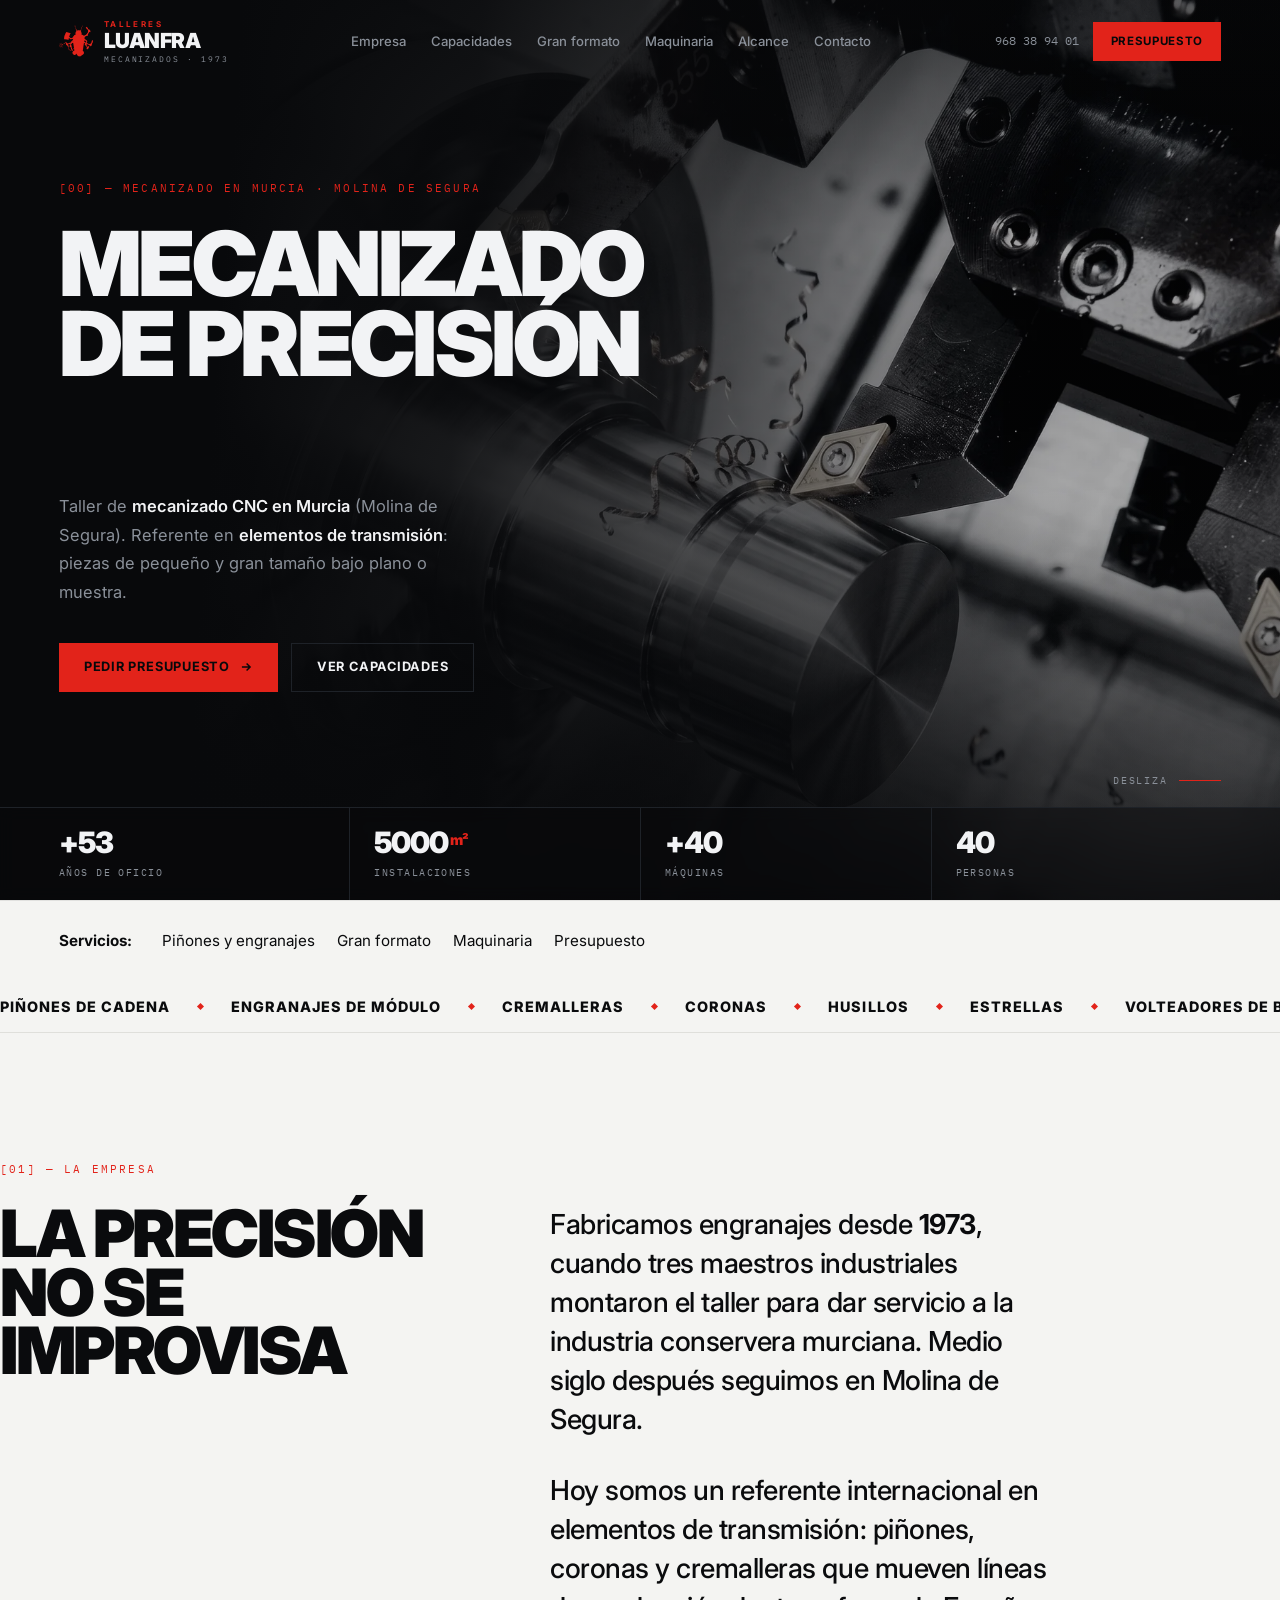
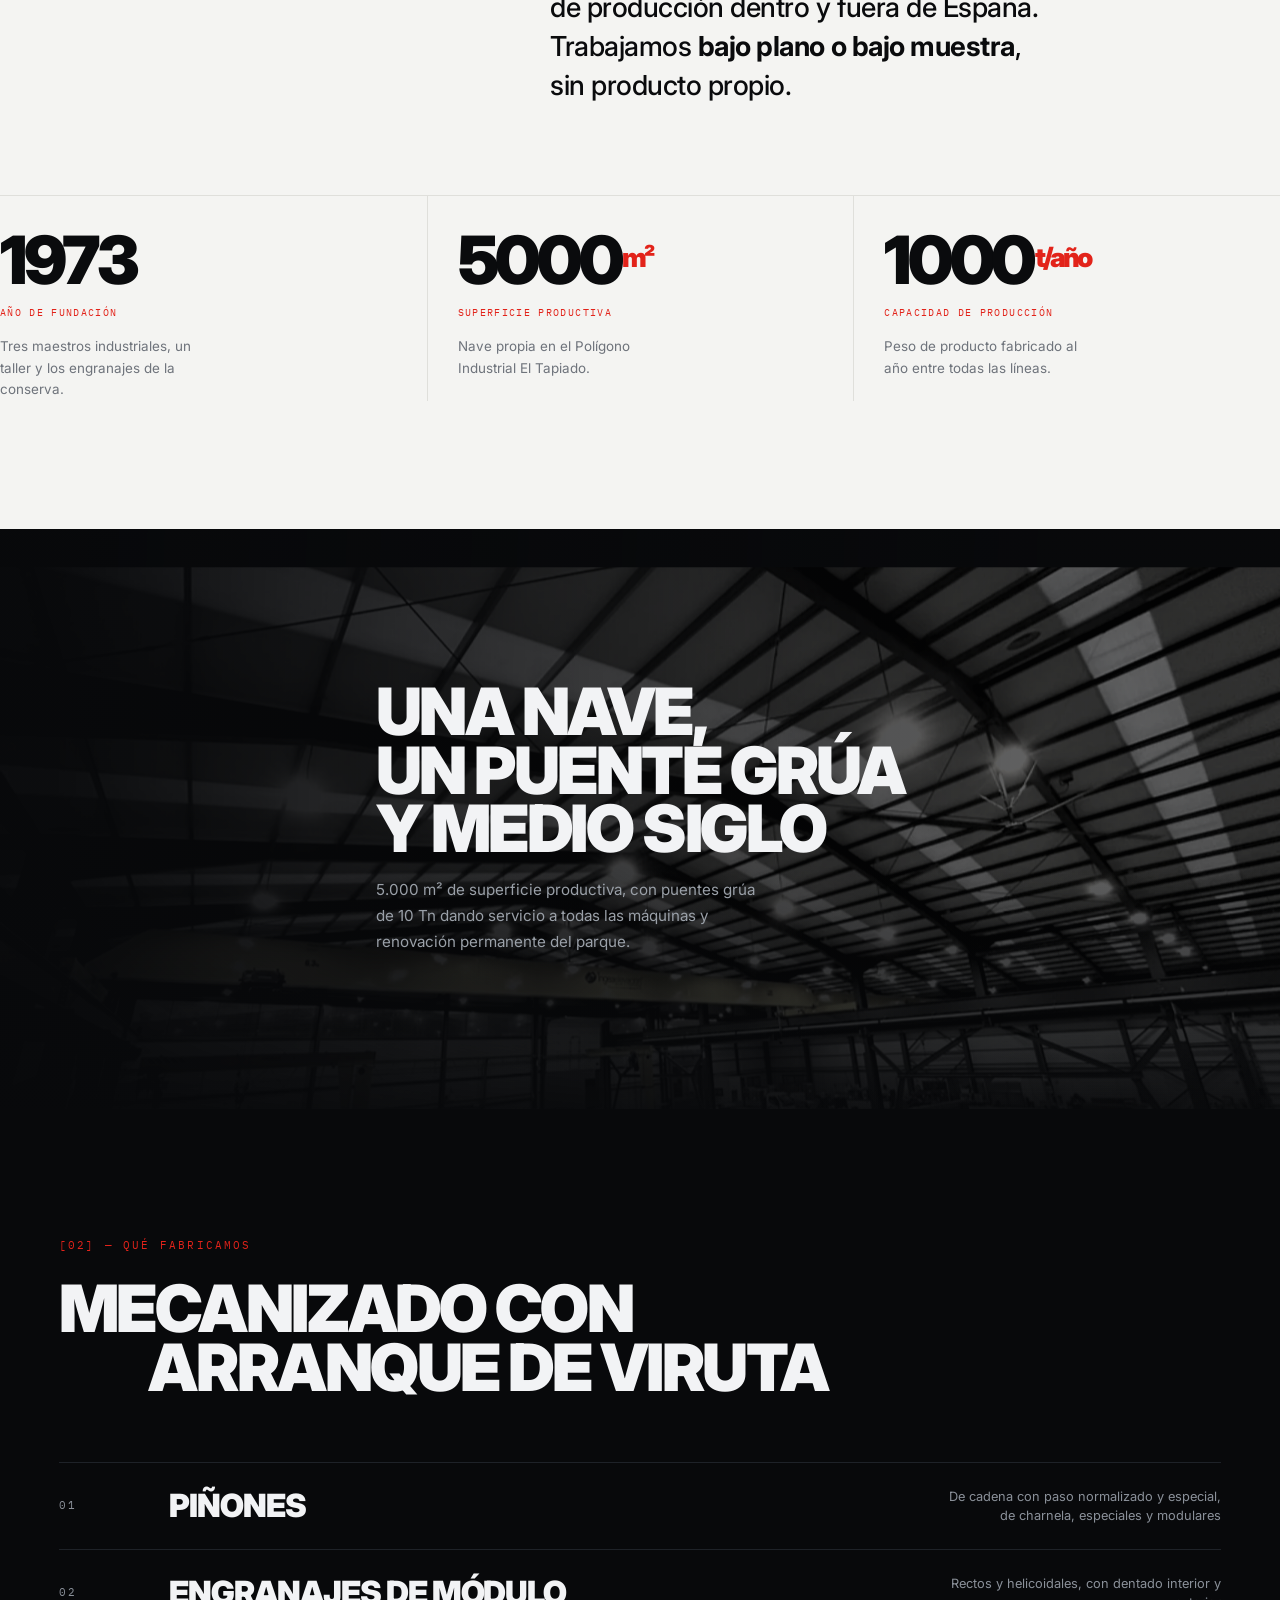
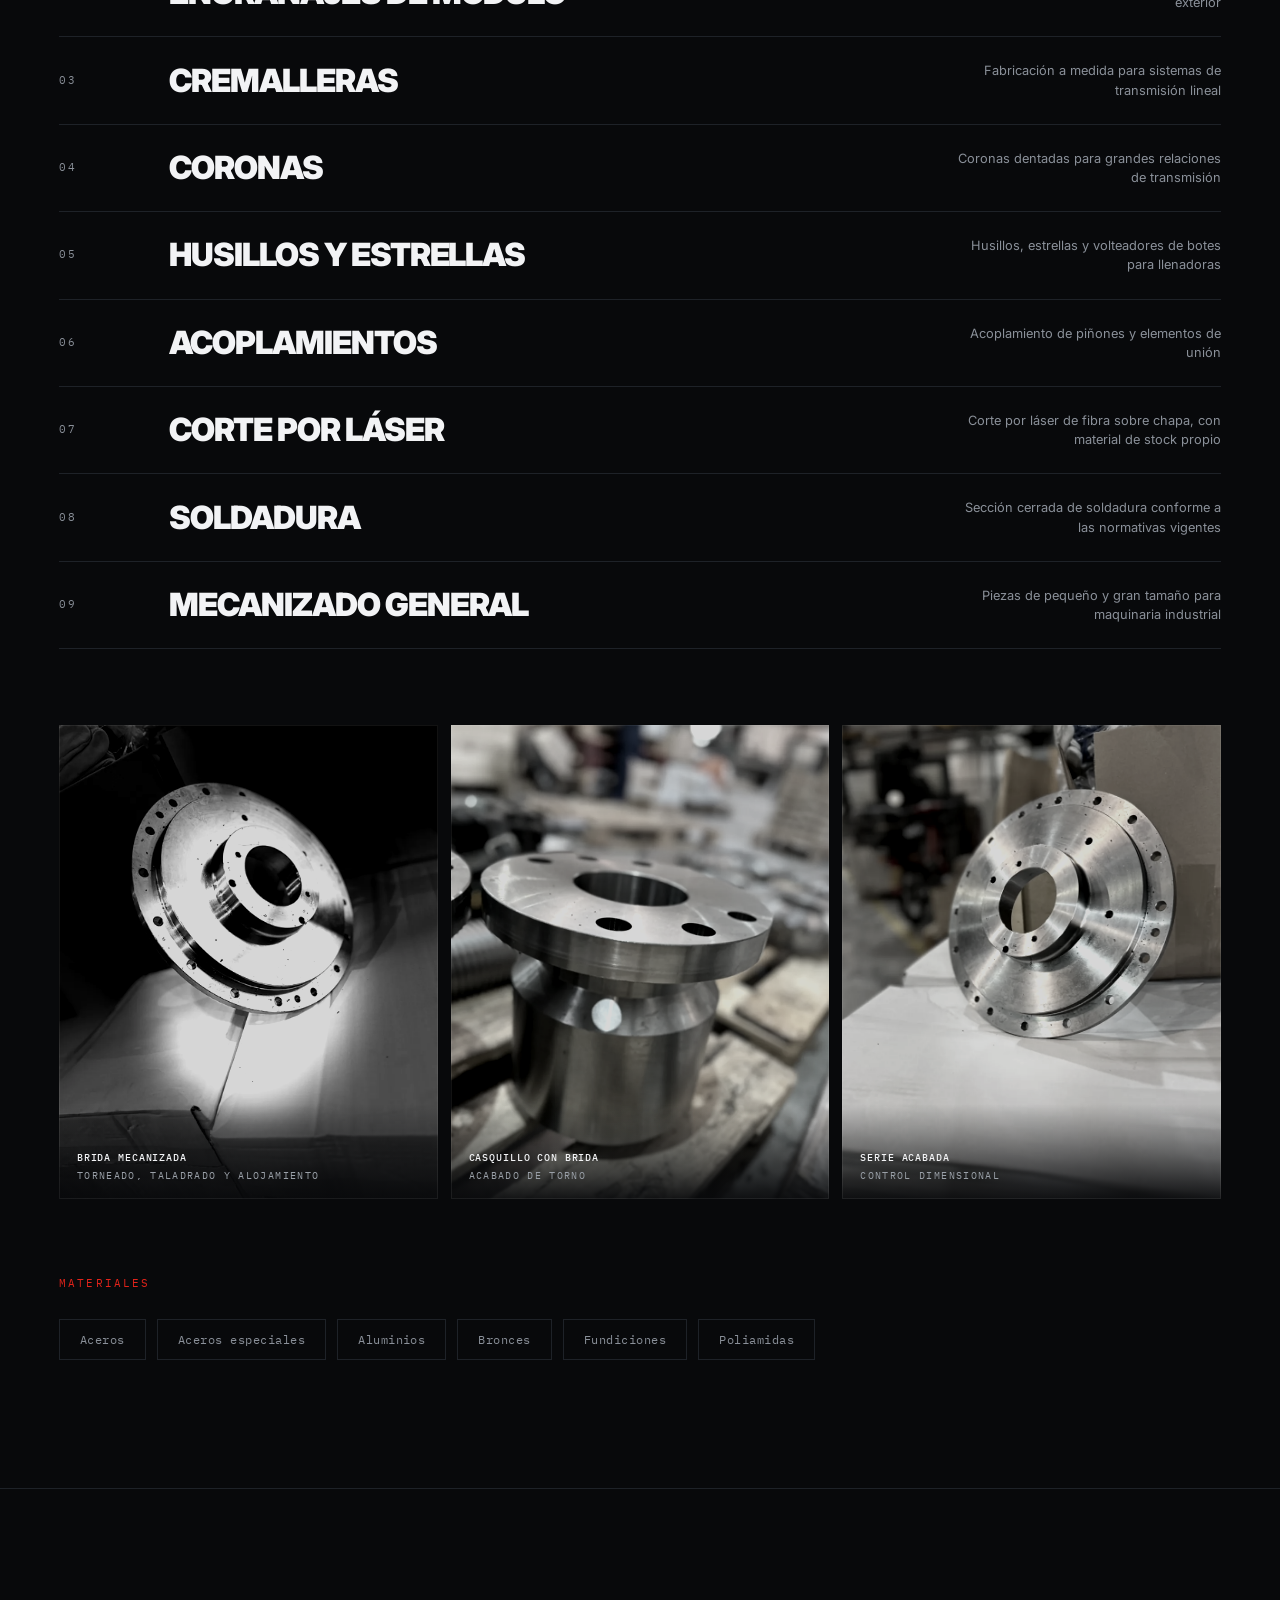
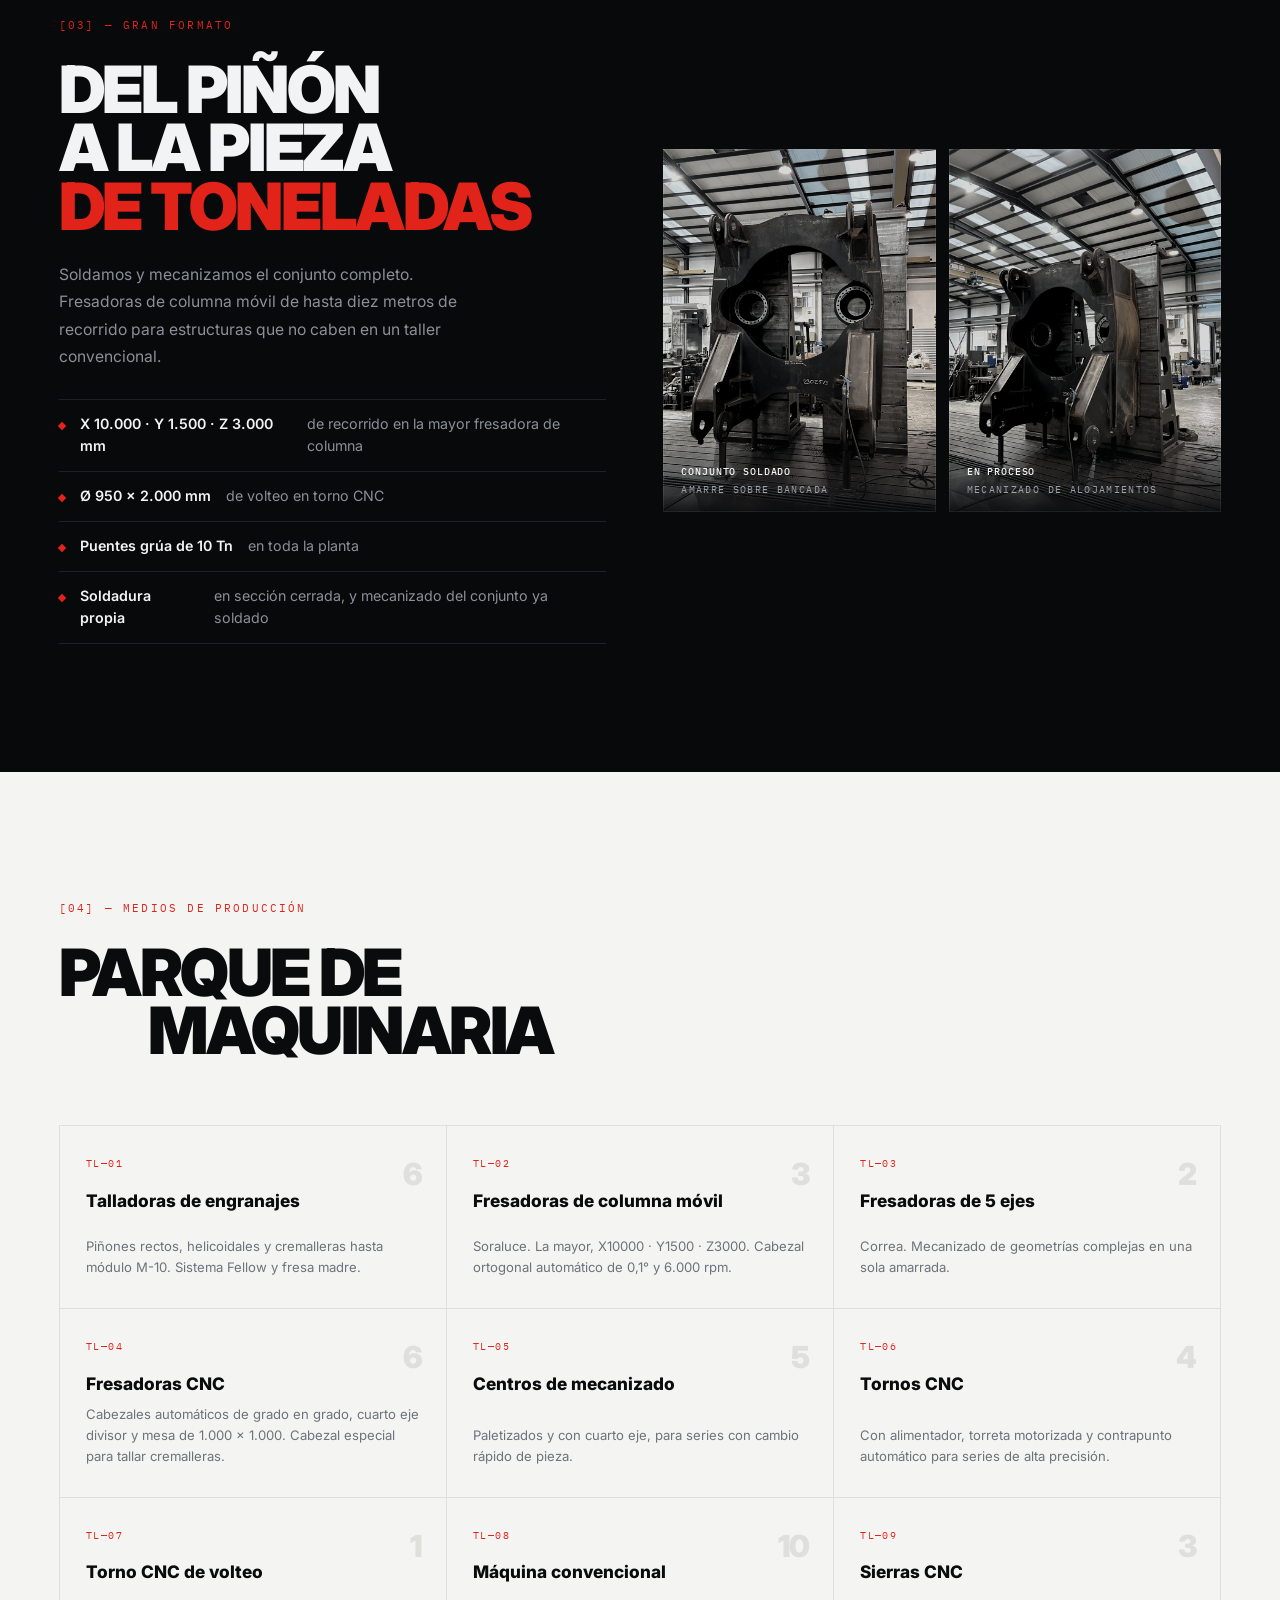
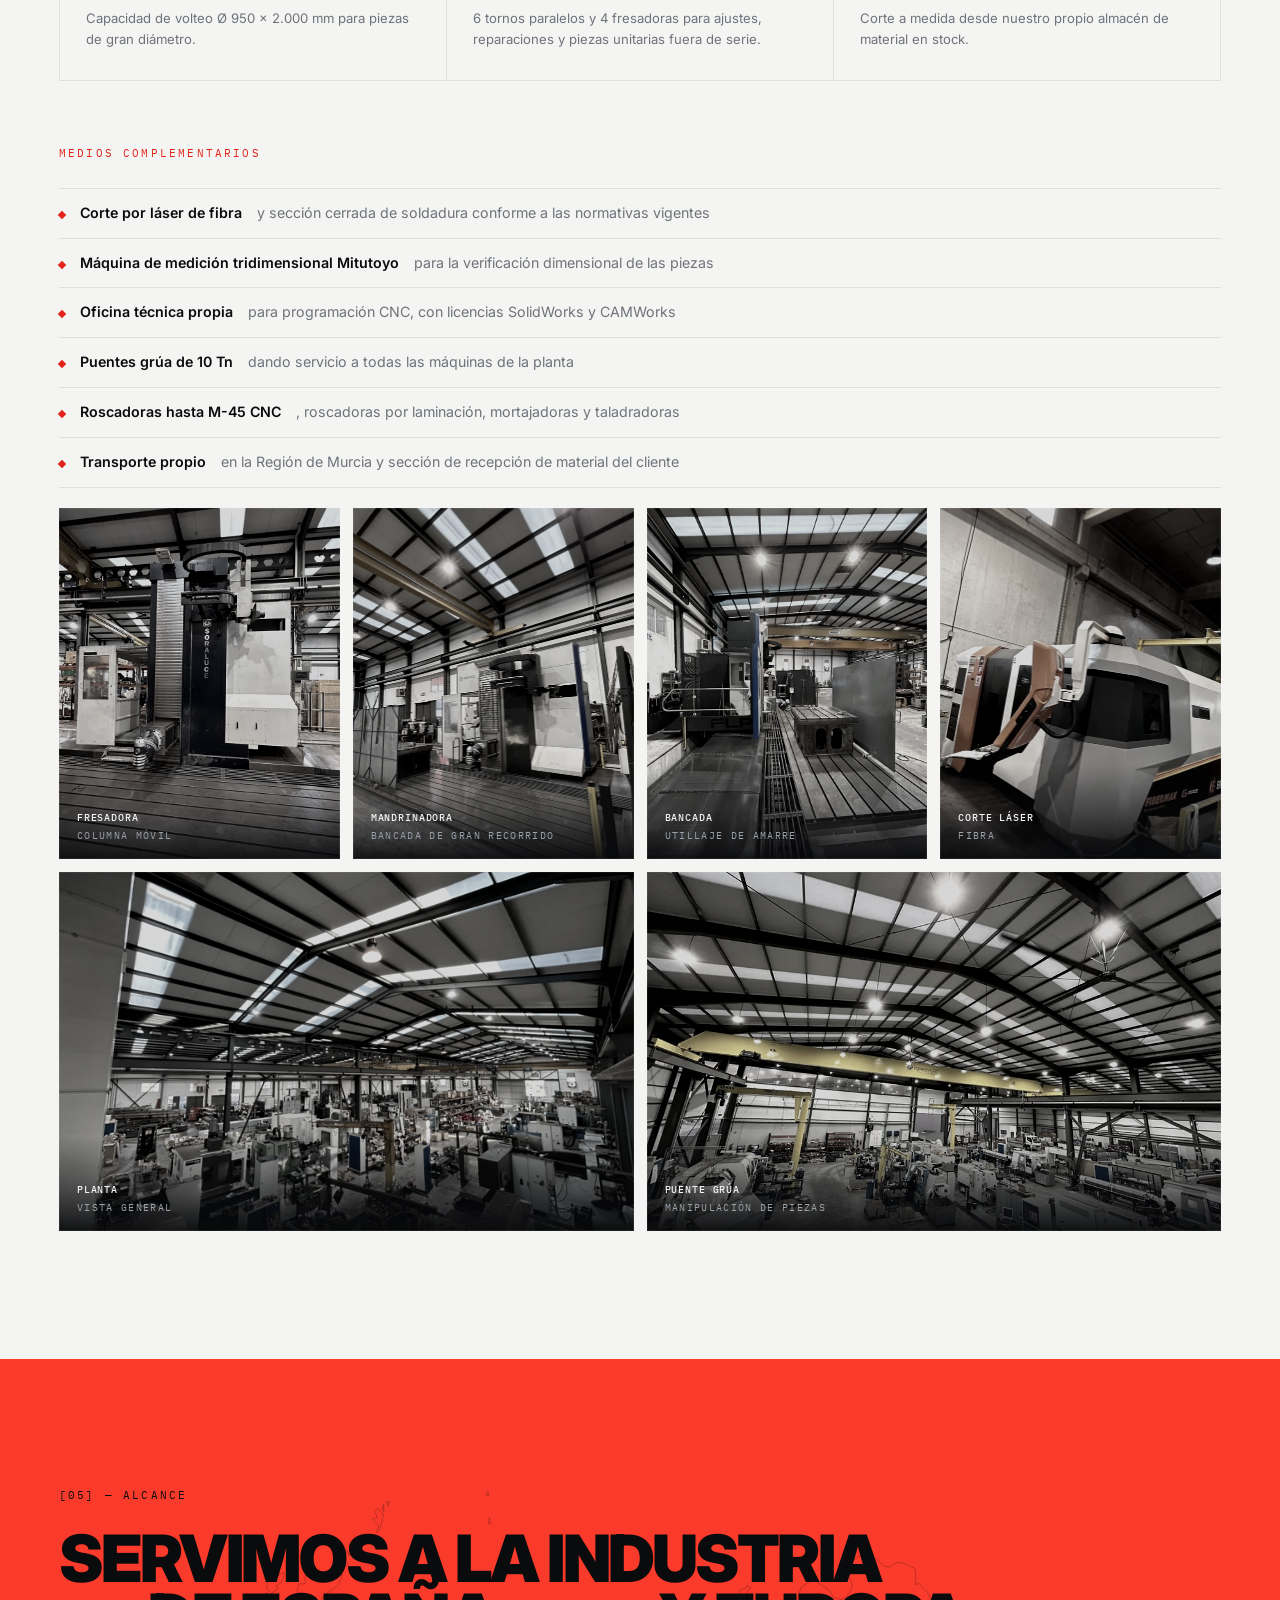
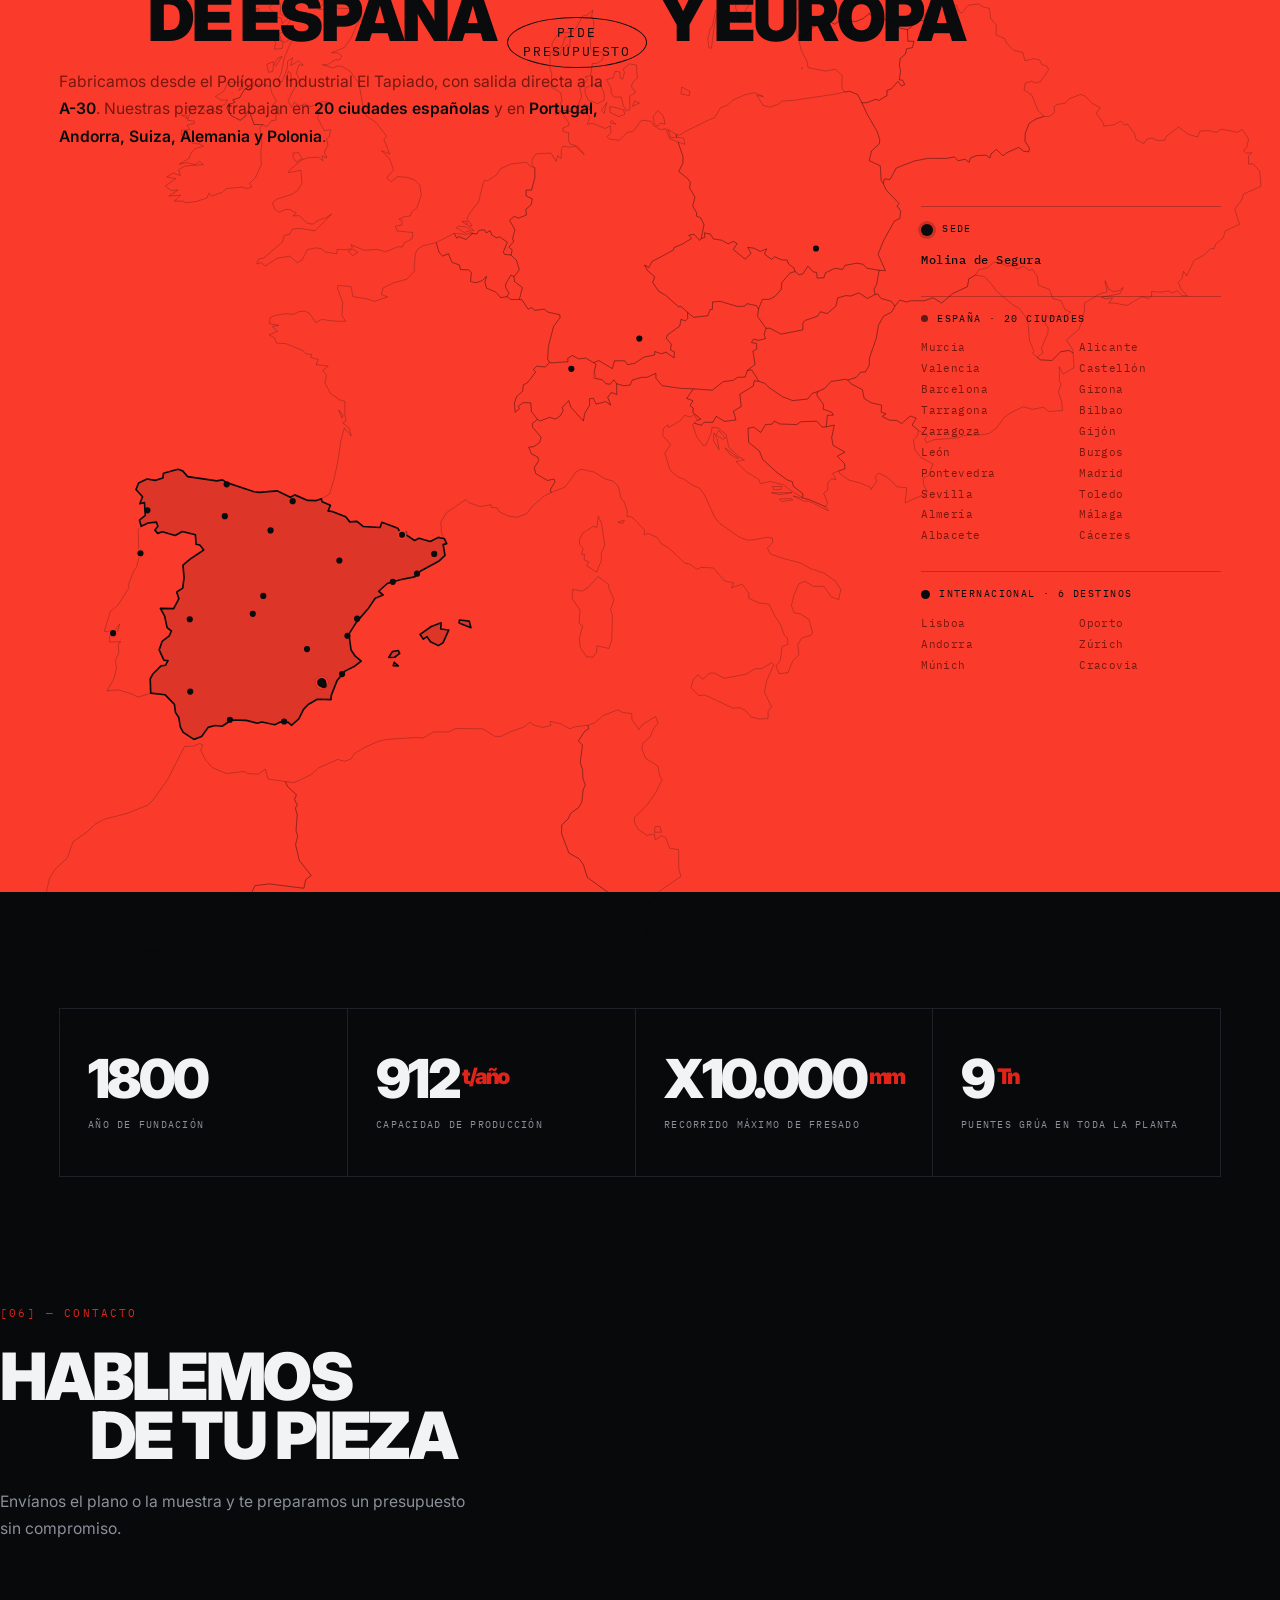
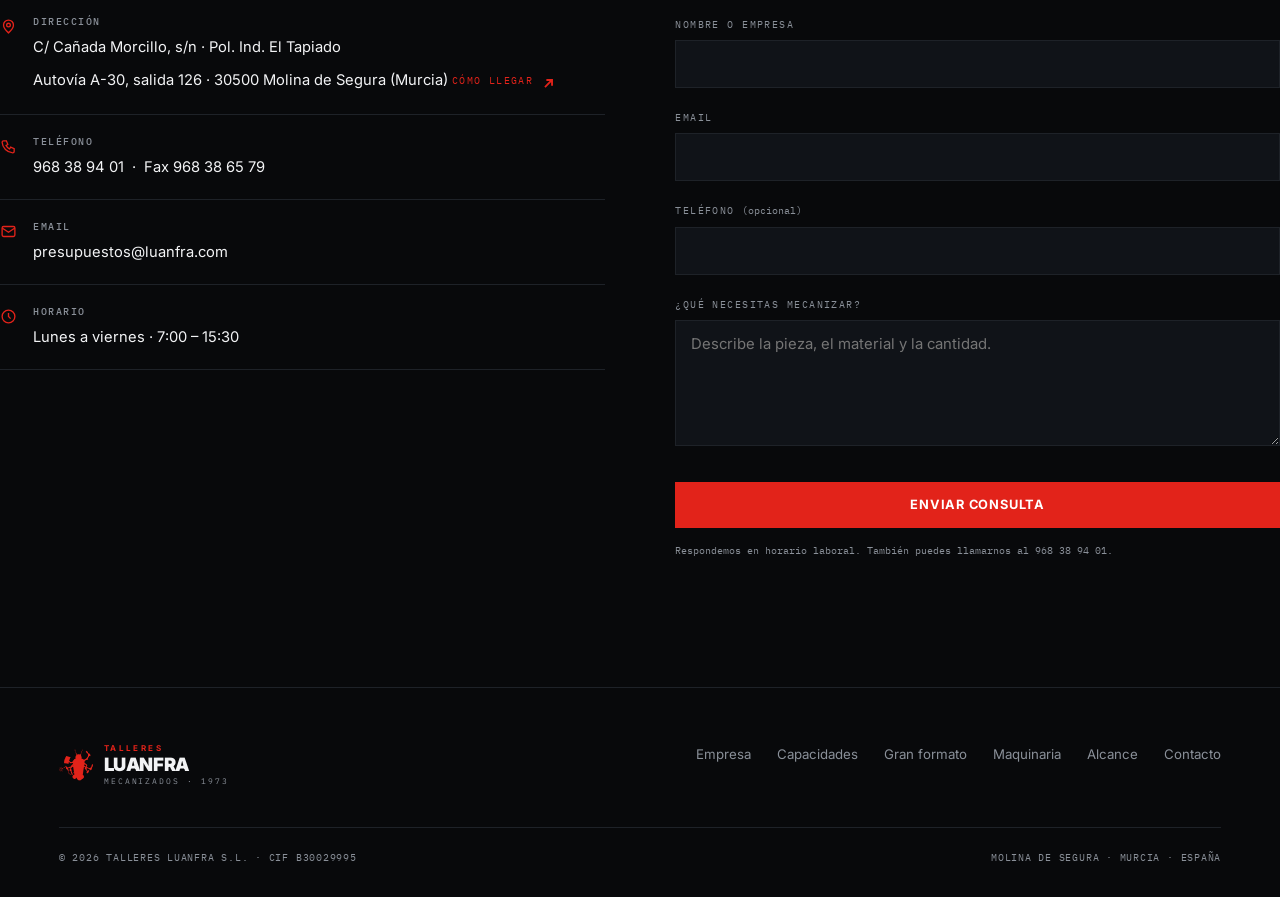
==== index.html @ c5b6d97c "Redirect SEO landings to the polished home. Permanent redirects for pinones, engranajes, gran format" ====
<!DOCTYPE html>
<html lang="es">
<head>
<meta charset="UTF-8">
<meta name="viewport" content="width=device-width, initial-scale=1.0">
<title>Talleres Luanfra S.L. — Mecanizado de precisión desde 1973 | Molina de Segura, Murcia</title>
<meta name="description" content="Referente internacional en el mecanizado de elementos de transmisión. Piñones, engranajes, cremalleras, coronas, husillos y estrellas. Mecanizado de piezas de pequeño y gran tamaño bajo plano o muestra. Molina de Segura, Murcia.">
<meta name="theme-color" content="#08090B">
<meta property="og:title" content="Talleres Luanfra S.L. — Mecanizado de precisión desde 1973">
<meta property="og:description" content="Referente internacional en el mecanizado de elementos de transmisión. Molina de Segura, Murcia.">
<meta property="og:type" content="website">
<link rel="icon" href="/favicon.ico" sizes="any">
<link rel="icon" type="image/png" sizes="96x96" href="/favicon-96.png">
<link rel="apple-touch-icon" sizes="180x180" href="/apple-touch-icon.png">
<link rel="manifest" href="/site.webmanifest">
<link rel="canonical" href="https://www.luanfra.com/">
<meta property="og:url" content="https://www.luanfra.com/">
<meta property="og:image" content="https://www.luanfra.com/og-image.jpg">
<meta property="og:image:width" content="1200">
<meta property="og:image:height" content="630">
<meta property="og:image:alt" content="Torneado de precisión en Talleres Luanfra">
<meta name="twitter:card" content="summary_large_image">
<meta name="twitter:image" content="https://www.luanfra.com/og-image.jpg">
<meta property="og:locale" content="es_ES">
<meta property="og:site_name" content="Talleres Luanfra S.L.">
<meta name="robots" content="index, follow, max-image-preview:large">
<meta name="geo.region" content="ES-MC">
<meta name="geo.placename" content="Molina de Segura">
<script type="application/ld+json">
{
  "@context": "https://schema.org",
  "@type": ["Organization","LocalBusiness","ProfessionalService"],
  "additionalType": "https://schema.org/ManufacturingBusiness",
  "sameAs": [
    "https://www.linkedin.com/company/talleres-luanfra-sl"
  ],
  "name": "Talleres Luanfra S.L.",
  "alternateName": "Luanfra",
  "url": "https://www.luanfra.com/",
  "logo": "https://www.luanfra.com/img/logo.png",
  "image": "https://www.luanfra.com/og-image.jpg",
  "description": "Mecanizado de precisión y fabricación de elementos de transmisión: piñones, engranajes de módulo, cremalleras, coronas, husillos y estrellas. Piezas de pequeño y gran tamaño bajo plano o muestra.",
  "foundingDate": "1973",
  "numberOfEmployees": {
    "@type": "QuantitativeValue",
    "value": 40
  },
  "address": {
    "@type": "PostalAddress",
    "streetAddress": "Calle Cañada Morcillo, s/n · Polígono Industrial El Tapiado",
    "addressLocality": "Molina de Segura",
    "addressRegion": "Murcia",
    "postalCode": "30500",
    "addressCountry": "ES"
  },
  "geo": {
    "@type": "GeoCoordinates",
    "latitude": 38.0548,
    "longitude": -1.2131
  },
  "telephone": "+34968389401",
  "faxNumber": "+34968386579",
  "email": "presupuestos@luanfra.com",
  "openingHoursSpecification": [
    {
      "@type": "OpeningHoursSpecification",
      "dayOfWeek": [
        "Monday",
        "Tuesday",
        "Wednesday",
        "Thursday",
        "Friday"
      ],
      "opens": "07:00",
      "closes": "15:30"
    }
  ],
  "areaServed": [
    {
      "@type": "Country",
      "name": "España"
    },
    {
      "@type": "Country",
      "name": "Portugal"
    },
    {
      "@type": "Country",
      "name": "Andorra"
    },
    {
      "@type": "Country",
      "name": "Suiza"
    },
    {
      "@type": "Country",
      "name": "Alemania"
    },
    {
      "@type": "Country",
      "name": "Polonia"
    }
  ],
  "knowsAbout": [
    "Mecanizado CNC",
    "Fabricación de engranajes",
    "Piñones de cadena",
    "Cremalleras",
    "Coronas dentadas",
    "Torneado",
    "Fresado",
    "Corte por láser",
    "Soldadura"
  ],
  "hasOfferCatalog": {
    "@type": "OfferCatalog",
    "name": "Capacidades de mecanizado",
    "itemListElement": [
      {
        "@type": "Offer",
        "itemOffered": {
          "@type": "Service",
          "name": "Piñones"
        }
      },
      {
        "@type": "Offer",
        "itemOffered": {
          "@type": "Service",
          "name": "Engranajes de módulo"
        }
      },
      {
        "@type": "Offer",
        "itemOffered": {
          "@type": "Service",
          "name": "Cremalleras"
        }
      },
      {
        "@type": "Offer",
        "itemOffered": {
          "@type": "Service",
          "name": "Coronas"
        }
      },
      {
        "@type": "Offer",
        "itemOffered": {
          "@type": "Service",
          "name": "Husillos y estrellas"
        }
      },
      {
        "@type": "Offer",
        "itemOffered": {
          "@type": "Service",
          "name": "Acoplamientos"
        }
      },
      {
        "@type": "Offer",
        "itemOffered": {
          "@type": "Service",
          "name": "Corte por láser"
        }
      },
      {
        "@type": "Offer",
        "itemOffered": {
          "@type": "Service",
          "name": "Soldadura"
        }
      },
      {
        "@type": "Offer",
        "itemOffered": {
          "@type": "Service",
          "name": "Mecanizado general"
        }
      }
    ]
  }
}
</script>
<link rel="preconnect" href="https://fonts.googleapis.com">
<link rel="preconnect" href="https://fonts.gstatic.com" crossorigin>
<link href="https://fonts.googleapis.com/css2?family=Inter:wght@400;500;600;700;800;900&family=IBM+Plex+Mono:wght@400;500&display=swap" rel="stylesheet">
<style>
/* ============================================================
   TALLERES LUANFRA S.L.
   Ritmo cromático: negro → blanco → negro → blanco → ROJO → negro
   ============================================================ */
:root{
  --rojo:#E2231A;
  --rojo-fondo:#FA3B2B;
  --f:'Inter',-apple-system,BlinkMacSystemFont,'Segoe UI',sans-serif;
  --mono:'IBM Plex Mono',ui-monospace,monospace;
  --ancho:1340px;
  --pad:clamp(20px,4.6vw,60px);
}
*{margin:0;padding:0;box-sizing:border-box}
html{scroll-behavior:smooth;-webkit-text-size-adjust:100%;background:#08090B}
[id]{scroll-margin-top:86px}
body{font-family:var(--f);line-height:1.6;overflow-x:hidden;-webkit-font-smoothing:antialiased}
img,svg,canvas{display:block;max-width:100%}
a{color:inherit;text-decoration:none}
ul,ol{list-style:none}
button{font:inherit;cursor:pointer;border:0;background:none;color:inherit}
::selection{background:var(--rojo);color:#fff}

/* ---------- temas de sección ---------- */
.tema{background:var(--bg);color:var(--fg)}
.t-negro {--bg:#08090B;--fg:#F2F3F5;--sec:#8A9099;--rule:#1E2228;--acc:#E2231A;--panel:#101318}
.t-blanco{--bg:#F4F4F2;--fg:#0A0B0D;--sec:#6E737B;--rule:#DFDFDB;--acc:#E2231A;--panel:#EAEAE7}
.t-rojo  {--bg:var(--rojo-fondo);--fg:#0A0B0D;--sec:#7A170F;--rule:rgba(10,11,13,.26);--acc:#0A0B0D;--panel:rgba(10,11,13,.06)}

.wrap{max-width:var(--ancho);margin:0 auto;padding-left:var(--pad);padding-right:var(--pad)}
.sec{padding:clamp(76px,10vw,138px) 0}

/* ---------- tipografía ---------- */
.h-xxl,.h-xl,.h-l{font-weight:900;letter-spacing:-0.038em;line-height:0.90;text-transform:uppercase}
.h-xxl{font-size:clamp(2.7rem,7vw,6.2rem)}
.h-xl{font-size:clamp(2.1rem,5.1vw,4.3rem)}
.h-l{font-size:clamp(1.5rem,2.8vw,2.3rem);letter-spacing:-0.028em}
.sangria{display:block;padding-left:clamp(0px,7vw,5.5em)}
.acc{color:var(--acc)}
.perfil{color:transparent;-webkit-text-stroke:1.4px currentColor;opacity:.55}

.marca-sec{font-family:var(--mono);font-size:.68rem;letter-spacing:.2em;text-transform:uppercase;
  color:var(--acc);margin-bottom:26px;display:block}
.cuerpo{color:var(--sec);font-size:.98rem;line-height:1.75;max-width:40ch}
.cuerpo strong{color:var(--fg);font-weight:600}
.declara{font-size:clamp(1.15rem,2.2vw,1.72rem);line-height:1.42;letter-spacing:-0.018em;
  font-weight:500;color:var(--fg);max-width:30ch}
.declara + .declara{margin-top:1.15em}

/* insignia inline, guiño a la referencia */
.insignia{display:inline-flex;flex-direction:column;align-items:center;justify-content:center;
  border:1px solid currentColor;border-radius:50%;padding:.42em 1.15em;margin:0 .18em;
  font-family:var(--mono);font-size:.2em;letter-spacing:.14em;line-height:1.45;
  text-transform:uppercase;font-weight:400;vertical-align:.32em;white-space:nowrap;
  transition:background .3s,color .3s}
.insignia:hover{background:var(--acc);color:var(--bg);border-color:var(--acc)}

/* ---------- animaciones ---------- */
.rv{opacity:0;transform:translateY(28px);transition:opacity .85s cubic-bezier(.16,1,.3,1),transform .85s cubic-bezier(.16,1,.3,1)}
.rv.on{opacity:1;transform:none}
.rv.d1{transition-delay:.09s}.rv.d2{transition-delay:.18s}.rv.d3{transition-delay:.27s}
@media (prefers-reduced-motion:reduce){
  html{scroll-behavior:auto}
  .rv{opacity:1;transform:none;transition:none}
  .cinta-pista{animation:none!important}
  *{animation-duration:.001s!important;transition-duration:.05s!important}
}

/* ============================================================ NAV */
.nav{position:fixed;inset:0 0 auto 0;z-index:140;padding:20px 0;
  border-bottom:1px solid transparent;
  transition:background .45s,padding .4s,border-color .45s,color .45s;
  color:var(--nav-fg)}
.nav.fija{background:var(--nav-bg);backdrop-filter:blur(14px);padding:11px 0;border-color:var(--nav-rule)}
.nav-negro {--nav-fg:#F2F3F5;--nav-sec:#8A9099;--nav-bg:rgba(8,9,11,.9);--nav-rule:#1E2228;--nav-acc:#E2231A;--nav-inv:#08090B}
.nav-blanco{--nav-fg:#0A0B0D;--nav-sec:#6E737B;--nav-bg:rgba(244,244,242,.93);--nav-rule:#DFDFDB;--nav-acc:#E2231A;--nav-inv:#F4F4F2}
.nav-rojo  {--nav-fg:#0A0B0D;--nav-sec:#7A170F;--nav-bg:rgba(250,59,43,.94);--nav-rule:rgba(10,11,13,.22);--nav-acc:#0A0B0D;--nav-inv:var(--rojo-fondo)}
.nav-in{display:flex;align-items:center;justify-content:space-between;gap:22px}
.marca{display:flex;align-items:center;gap:11px}
/* El logotipo es una silueta usada como máscara CSS: el color lo pone
   el fondo, así cambia solo con el tema de cada sección. */
.marca-logo{display:block;width:34px;height:34px;flex-shrink:0;
  background:var(--nav-acc);transition:background .45s;
  -webkit-mask:url(img/logo.png) center/contain no-repeat;
          mask:url(img/logo.png) center/contain no-repeat}
.marca-txt{font-weight:900;font-size:1.3rem;letter-spacing:-0.025em;line-height:1}
.marca-txt .sup{display:block;font-size:.5rem;font-weight:700;font-style:normal;
  letter-spacing:.3em;color:var(--nav-acc);margin-bottom:3px;text-transform:uppercase;
  transition:color .45s}
.marca-txt small{display:block;font-family:var(--mono);font-weight:400;font-size:.5rem;
  letter-spacing:.24em;color:var(--nav-sec);margin-top:3px;transition:color .45s}
.menu{display:flex;gap:25px;align-items:center}
.menu a{font-size:.82rem;font-weight:500;color:var(--nav-sec);position:relative;padding:6px 0;transition:color .25s}
.menu a::after{content:'';position:absolute;left:0;bottom:0;width:0;height:2px;background:var(--nav-acc);
  transition:width .3s cubic-bezier(.16,1,.3,1)}
.menu a:hover{color:var(--nav-fg)}
.menu a:hover::after{width:100%}
.nav-acc{display:flex;align-items:center;gap:14px}
.tel{font-family:var(--mono);font-size:.78rem;color:var(--nav-sec);transition:color .25s}
.tel:hover{color:var(--nav-fg)}
.btn{display:inline-flex;align-items:center;justify-content:center;gap:9px;
  font-weight:700;font-size:.8rem;letter-spacing:.06em;text-transform:uppercase;
  padding:13px 25px;transition:background .28s,color .28s,transform .2s,border-color .28s;white-space:nowrap}
.btn-acc{background:var(--nav-acc,var(--acc));color:var(--nav-inv,var(--bg))}
.btn-acc:hover{transform:translateY(-2px);opacity:.88}
.btn-linea{border:1px solid var(--rule);color:var(--fg)}
.btn-linea:hover{background:var(--fg);color:var(--bg);border-color:var(--fg)}
.btn-sm{padding:10px 18px;font-size:.72rem}
.burger{display:none;padding:8px;margin:-8px}
.burger span{display:block;width:23px;height:2px;background:var(--nav-fg);margin:5px 0;transition:transform .3s,opacity .3s}
.burger.x span:nth-child(1){transform:translateY(7px) rotate(45deg)}
.burger.x span:nth-child(2){opacity:0}
.burger.x span:nth-child(3){transform:translateY(-7px) rotate(-45deg)}

/* ============================================================ HERO */
.hero{position:relative;min-height:100svh;display:flex;align-items:center;overflow:hidden;isolation:isolate}
/* Fotografía real del taller ocupando el panel derecho. Imagen fija:
   sin animación ni librerías 3D. El degradado la funde con el negro. */
.hero-maquina{position:absolute;inset:0;z-index:0}
.hero-maquina picture{display:block;width:100%;height:100%}
.hero-maquina img{width:100%;height:100%;object-fit:cover;object-position:62% 50%}
.hero::after{content:'';position:absolute;inset:0;z-index:1;pointer-events:none;
  background:linear-gradient(94deg,#08090B 18%,rgba(8,9,11,.93) 36%,rgba(8,9,11,.62) 56%,rgba(8,9,11,.3) 80%),
             radial-gradient(130% 95% at 50% 106%,rgba(8,9,11,.9),transparent 55%),
             linear-gradient(rgba(8,9,11,.5) 0%,transparent 26%,transparent 54%,rgba(8,9,11,.8))}
.hero-in{position:relative;z-index:2;width:100%;padding-top:118px;padding-bottom:146px}
.hero h1{margin:24px 0 26px;max-width:17ch}
.hero .cuerpo{max-width:42ch;font-size:1.03rem}
.hero-ctas{display:flex;gap:13px;flex-wrap:wrap;margin-top:36px}
.barra{position:absolute;left:0;right:0;bottom:0;z-index:3;
  border-top:1px solid var(--rule);background:rgba(8,9,11,.5);backdrop-filter:blur(8px)}
.barra-in{display:grid;grid-template-columns:repeat(4,1fr)}
.dato{padding:20px 0 20px 24px;border-left:1px solid var(--rule)}
.dato:first-child{border-left:0;padding-left:0}
.dato b{display:block;font-weight:900;font-size:clamp(1.4rem,2.3vw,2rem);letter-spacing:-0.035em;line-height:1}
.dato b em{font-style:normal;color:var(--acc);font-size:.48em;vertical-align:.55em;margin-left:2px}
.dato span{font-family:var(--mono);font-size:.6rem;letter-spacing:.15em;text-transform:uppercase;
  color:var(--sec);display:block;margin-top:7px}
.pista{position:absolute;right:var(--pad);bottom:112px;z-index:4;display:flex;align-items:center;gap:11px;
  font-family:var(--mono);font-size:.6rem;letter-spacing:.2em;color:var(--sec);transition:opacity .4s}
.pista.off{opacity:0}
.pista i{display:block;width:42px;height:1px;background:currentColor;position:relative;overflow:hidden}
.pista i::after{content:'';position:absolute;inset:0;background:var(--acc);animation:corre 2s ease-in-out infinite}
@keyframes corre{0%{transform:translateX(-100%)}60%,100%{transform:translateX(100%)}}

/* ============================================================ CINTA */
.cinta{overflow:hidden;padding:14px 0;border-bottom:1px solid var(--rule);position:relative;z-index:5}
.cinta-pista{display:flex;width:max-content;animation:desliza 46s linear infinite}
.cinta:hover .cinta-pista{animation-play-state:paused}
.cinta-item{display:flex;align-items:center;gap:28px;padding-right:28px;white-space:nowrap;
  font-weight:800;font-size:.9rem;letter-spacing:.07em;text-transform:uppercase}
.cinta-item::after{content:'';width:5px;height:5px;background:var(--acc);transform:rotate(45deg);flex-shrink:0}
@keyframes desliza{to{transform:translateX(-50%)}}

/* ============================================================ EMPRESA (blanco) */
.declara-fila{display:grid;grid-template-columns:minmax(0,.9fr) minmax(0,1.35fr);gap:clamp(30px,5vw,80px);
  align-items:start}
.stats{display:grid;grid-template-columns:repeat(3,1fr);gap:0;margin-top:clamp(56px,7vw,96px);
  border-top:1px solid var(--rule)}
.stat{padding:34px 30px 0 0;border-left:1px solid var(--rule);padding-left:30px}
.stat:first-child{border-left:0;padding-left:0}
.stat b{display:block;font-weight:900;font-size:clamp(2.4rem,5.2vw,4.2rem);letter-spacing:-0.05em;line-height:.92}
.stat b em{font-style:normal;font-size:.4em;vertical-align:.62em;color:var(--acc);margin-left:2px}
.stat .et{font-family:var(--mono);font-size:.6rem;letter-spacing:.14em;text-transform:uppercase;
  color:var(--acc);display:block;margin-top:14px}
.stat p{font-size:.84rem;color:var(--sec);margin-top:16px;line-height:1.6;max-width:26ch}

/* ============================================================ FOTOGRAFÍA */
.foto{position:relative;overflow:hidden;background:var(--panel);display:block}
.foto picture,.banda picture{display:block;width:100%;height:100%}
.foto img{width:100%;height:100%;object-fit:cover;display:block;
  filter:grayscale(.76) contrast(1.15) brightness(.84);transform:scale(1.015);
  transition:filter .85s cubic-bezier(.16,1,.3,1),transform 1.2s cubic-bezier(.16,1,.3,1)}
.foto:hover img{filter:grayscale(0) contrast(1.03) brightness(.98);transform:scale(1.05)}
.foto figcaption{position:absolute;left:0;right:0;bottom:0;padding:46px 18px 15px;
  background:linear-gradient(transparent,rgba(8,9,11,.94));pointer-events:none;
  font-family:var(--mono);font-size:.6rem;letter-spacing:.14em;text-transform:uppercase;color:#9AA0A8}
.foto figcaption b{color:#F2F3F5;font-weight:500;display:block;margin-bottom:3px;letter-spacing:.09em}
.foto::after{content:'';position:absolute;inset:0;border:1px solid rgba(255,255,255,.07);pointer-events:none}

.banda{position:relative;height:min(74svh,580px);overflow:hidden}
.banda img{width:100%;height:116%;object-fit:cover;filter:grayscale(.84) contrast(1.2) brightness(.48);will-change:transform}
.banda::after{content:'';position:absolute;inset:0;
  background:linear-gradient(92deg,rgba(8,9,11,.95) 5%,rgba(8,9,11,.6) 44%,rgba(8,9,11,.22) 80%),
             linear-gradient(transparent 58%,rgba(8,9,11,.88))}
.banda-txt{position:absolute;inset:0;z-index:2;display:flex;align-items:center;color:#F2F3F5}
.banda-txt .h-xl{max-width:14ch}
.banda-txt p{margin-top:18px;max-width:40ch;color:#9AA0A8;font-size:.95rem;line-height:1.7}

.piezas{display:grid;grid-template-columns:repeat(3,1fr);gap:13px;margin-top:clamp(46px,6vw,76px)}
.piezas .foto{aspect-ratio:4/5}
.galeria{display:grid;grid-template-columns:repeat(4,1fr);gap:13px;margin-top:20px}
.galeria .foto{aspect-ratio:4/5}
.planta{display:grid;grid-template-columns:repeat(2,1fr);gap:13px}
.planta .foto{aspect-ratio:16/10}

/* ============================================================ CAPACIDADES */
.caps{border-top:1px solid var(--rule)}
.cap{display:grid;grid-template-columns:88px 1fr auto;gap:22px;align-items:center;
  padding:24px 0;border-bottom:1px solid var(--rule);position:relative;
  transition:padding-left .4s cubic-bezier(.16,1,.3,1)}
.cap::before{content:'';position:absolute;left:0;top:0;bottom:0;width:0;background:var(--acc);
  transition:width .4s cubic-bezier(.16,1,.3,1)}
.cap:hover{padding-left:24px}
.cap:hover::before{width:4px}
.cap-num{font-family:var(--mono);font-size:.7rem;letter-spacing:.15em;color:var(--sec);transition:color .3s}
.cap:hover .cap-num{color:var(--acc)}
.cap-nom{font-weight:900;font-size:clamp(1.3rem,2.5vw,2rem);letter-spacing:-0.032em;text-transform:uppercase;line-height:1}
.cap-det{font-size:.8rem;color:var(--sec);text-align:right;max-width:34ch;line-height:1.5}
.chips{display:flex;flex-wrap:wrap;gap:11px;margin-top:26px}
.chip{font-family:var(--mono);font-size:.76rem;letter-spacing:.04em;border:1px solid var(--rule);
  padding:10px 20px;color:var(--sec);transition:all .3s}
.chip:hover{border-color:var(--acc);color:var(--fg)}

/* ============================================================ GRAN FORMATO */
.gf-grid{display:grid;grid-template-columns:1fr 1.02fr;gap:clamp(30px,4.5vw,68px);align-items:center}
.gf-fotos{display:grid;grid-template-columns:repeat(2,1fr);gap:13px}
.gf-fotos .foto{aspect-ratio:3/4}
.gf-lista{margin-top:28px;border-top:1px solid var(--rule)}
.gf-lista li{display:flex;gap:15px;align-items:baseline;padding:13px 0;border-bottom:1px solid var(--rule);
  font-size:.89rem;color:var(--sec)}
.gf-lista li::before{content:'';width:6px;height:6px;background:var(--acc);flex-shrink:0;transform:rotate(45deg)}
.gf-lista b{color:var(--fg);font-weight:600}

/* ============================================================ MAQUINARIA */
.maq-grid{display:grid;grid-template-columns:repeat(3,1fr);gap:1px;background:var(--rule);
  border:1px solid var(--rule);margin-bottom:clamp(40px,5vw,64px)}
.ficha{background:var(--bg);padding:30px 26px;min-height:182px;display:flex;flex-direction:column;
  transition:background .35s;position:relative}
.ficha:hover{background:var(--panel)}
.ficha .n{font-family:var(--mono);font-size:.62rem;letter-spacing:.15em;color:var(--acc);margin-bottom:18px}
.ficha h3{font-weight:800;font-size:1.08rem;line-height:1.25;margin-bottom:9px}
.ficha p{font-size:.82rem;color:var(--sec);line-height:1.6;margin-top:auto}
.ficha .cant{position:absolute;top:24px;right:24px;font-weight:900;font-size:1.9rem;
  letter-spacing:-0.045em;color:var(--rule);transition:color .35s}
.ficha:hover .cant{color:var(--acc)}

/* ============================================================ MAPA (rojo) */
.alcance-grid{display:grid;grid-template-columns:minmax(0,1fr) minmax(240px,300px);
  gap:clamp(28px,4vw,64px);align-items:start;margin-top:clamp(28px,3.5vw,44px)}
.mapa-euro{max-height:62vh;display:flex}
.mapa-svg{width:100%;height:auto;max-height:62vh;overflow:visible}
.mapa-svg .pais{fill:none;stroke:#0A0B0D;stroke-width:1;opacity:.34}
.mapa-svg .espana{fill:rgba(10,11,13,.12);stroke:#0A0B0D;stroke-width:2.4;stroke-linejoin:round}
.mapa-svg .punto{fill:#0A0B0D;transition:r .25s ease}
.mapa-svg .punto.int{stroke:var(--bg);stroke-width:2}
.mapa-svg .sede{fill:#0A0B0D;stroke:var(--bg);stroke-width:2.5}
.mapa-svg .halo{fill:#0A0B0D;opacity:.22;transform-origin:center;transform-box:fill-box}
.tema.on .mapa-svg .halo{animation:latido 2.8s ease-out infinite}
@keyframes latido{0%{transform:scale(.5);opacity:.42}70%,100%{transform:scale(3);opacity:0}}
/* al señalar una ciudad del listado, su punto crece en el mapa */
.mapa-svg circle.resalta{r:11;filter:drop-shadow(0 0 6px rgba(10,11,13,.5))}

.destinos{display:grid;gap:26px}
.dest-bloque{border-top:1px solid var(--rule);padding-top:14px}
.dest-tit{display:flex;align-items:center;gap:9px;
  font-family:var(--mono);font-size:.64rem;letter-spacing:.14em;text-transform:uppercase;
  color:var(--fg);margin-bottom:12px}
.dest-tit .pt{width:9px;height:9px;border-radius:50%;background:#0A0B0D;flex-shrink:0}
.dest-tit .pt.nac{width:7px;height:7px;opacity:.65}
.dest-tit .pt.sede{width:12px;height:12px;box-shadow:0 0 0 3px rgba(10,11,13,.2)}
.dest-lista{display:grid;gap:3px}
.dest-lista.col2{grid-template-columns:1fr 1fr;gap:3px 16px}
.dest-lista li{font-family:var(--mono);font-size:.7rem;letter-spacing:.04em;color:var(--sec);
  cursor:default;transition:color .2s,transform .2s;outline:none}
.dest-lista li:hover,.dest-lista li:focus{color:var(--fg);transform:translateX(3px)}
.dest-lista li.es-sede{color:var(--fg);font-weight:500;font-size:.78rem}

@media(max-width:960px){
  .alcance-grid{grid-template-columns:1fr;gap:34px}
  .mapa-euro,.mapa-svg{max-height:none}
  .dest-lista.col2{grid-template-columns:repeat(auto-fill,minmax(108px,1fr))}
}


/* ============================================================ CIFRAS / CONTACTO */
.cifras-grid{display:grid;grid-template-columns:repeat(4,1fr);gap:1px;background:var(--rule);
  border:1px solid var(--rule)}
.cifra{background:var(--bg);padding:clamp(28px,3.6vw,44px) clamp(18px,2.2vw,32px)}
.cifra b{display:block;font-weight:900;font-size:clamp(2rem,4.2vw,3.4rem);letter-spacing:-0.048em;line-height:.95}
.cifra b em{font-style:normal;font-size:.4em;color:var(--acc);vertical-align:.62em;margin-left:3px}
.cifra span{font-family:var(--mono);font-size:.6rem;letter-spacing:.13em;text-transform:uppercase;
  color:var(--sec);display:block;margin-top:13px}
.cont-grid{display:grid;grid-template-columns:1fr 1fr;gap:clamp(38px,5.5vw,84px);margin-top:52px}
.datos li{display:flex;gap:16px;padding:19px 0;border-bottom:1px solid var(--rule);align-items:flex-start}
.datos svg{width:17px;height:17px;color:var(--acc);flex-shrink:0;margin-top:4px}
.datos b{display:block;font-family:var(--mono);font-size:.6rem;letter-spacing:.16em;text-transform:uppercase;
  color:var(--sec);margin-bottom:5px;font-weight:500}
.datos a,.datos span{font-size:.92rem}
.datos a{transition:color .25s}
.datos a:hover{color:var(--acc)}
.datos .ir{display:inline-flex;align-items:center;gap:7px;margin-top:11px;
  font-family:var(--mono);font-size:.62rem;letter-spacing:.14em;text-transform:uppercase;
  color:var(--acc);border-bottom:1px solid transparent;padding-bottom:2px;transition:border-color .25s}
.datos .ir:hover{border-color:var(--acc)}
.form label{display:block;font-family:var(--mono);font-size:.6rem;letter-spacing:.15em;text-transform:uppercase;
  color:var(--sec);margin:22px 0 8px}
.form input,.form textarea{width:100%;background:var(--panel);border:1px solid var(--rule);color:var(--fg);
  padding:14px 15px;font-family:var(--f);font-size:.93rem;transition:border-color .25s}
.form input:focus,.form textarea:focus{outline:none;border-color:var(--acc)}
.form textarea{min-height:126px;resize:vertical}
.form .btn{margin-top:28px;width:100%;background:var(--acc);color:#fff}
.nota{font-family:var(--mono);font-size:.6rem;color:var(--sec);margin-top:15px;line-height:1.7}
.aviso{margin-top:17px;padding:12px 15px;border:1px solid var(--acc);font-size:.84rem;color:var(--fg);display:none}
.aviso.ver{display:block}
.aviso.bien{border-color:#2E9E5B;color:#8FE0AC}
.form button[disabled]{opacity:.6;cursor:progress}

footer{padding:56px 0 32px;border-top:1px solid var(--rule)}
.pie{display:flex;justify-content:space-between;gap:34px;flex-wrap:wrap;align-items:flex-start}
.pie-nav{display:flex;gap:26px;flex-wrap:wrap}
.pie-nav a{font-size:.83rem;color:var(--sec);transition:color .25s}
.pie-nav a:hover{color:var(--fg)}
.legal{margin-top:42px;padding-top:22px;border-top:1px solid var(--rule);display:flex;
  justify-content:space-between;gap:15px;flex-wrap:wrap;
  font-family:var(--mono);font-size:.6rem;letter-spacing:.08em;color:var(--sec)}



/* ============================================================ RESPONSIVE */
@media(max-width:1100px){
  .declara-fila{grid-template-columns:1fr;gap:34px}
  .maq-grid{grid-template-columns:repeat(2,1fr)}
  .maq-grid .ficha:last-child{grid-column:1/-1}
  .galeria{grid-template-columns:repeat(2,1fr)}
  .gf-grid{grid-template-columns:1fr}
  .cifras-grid{grid-template-columns:repeat(2,1fr)}
  .cap{grid-template-columns:64px 1fr;gap:16px}
  .cap-det{display:none}
}
@media(max-width:860px){
  .menu{position:fixed;inset:0 0 auto 0;flex-direction:column;align-items:flex-start;
    background:var(--nav-bg);backdrop-filter:blur(16px);padding:94px var(--pad) 38px;gap:4px;
    transform:translateY(-101%);transition:transform .45s cubic-bezier(.16,1,.3,1);
    border-bottom:1px solid var(--nav-rule)}
  .menu.abierto{transform:none}
  .menu a{font-size:1.5rem;font-weight:800;letter-spacing:-0.025em;color:var(--nav-fg);
    padding:10px 0;text-transform:uppercase}
  .burger{display:block;z-index:2}
  .tel,.nav-acc .btn{display:none}
  .barra-in{grid-template-columns:repeat(2,1fr)}
  .dato{padding:15px 0 15px 16px}
  .dato:nth-child(odd){border-left:0;padding-left:0}
  .dato:nth-child(n+3){border-top:1px solid var(--rule)}
  .hero-in{padding-bottom:184px}
  .hero-maquina img{opacity:.5;object-position:58% 50%}
  .pista{display:none}
  .stats{grid-template-columns:1fr}
  .stat{border-left:0;padding-left:0;border-top:1px solid var(--rule);padding-top:26px;margin-top:8px}
  .stat:first-child{border-top:0;margin-top:0}
  .cont-grid{grid-template-columns:1fr}
  .planta{grid-template-columns:1fr}
  .banda{height:min(60svh,420px)}
  .sangria{padding-left:0}
}
@media(max-width:560px){
  .piezas{grid-template-columns:1fr 1fr}
  .piezas .foto:first-child{grid-column:1/-1;aspect-ratio:4/3}
  .maq-grid,.cifras-grid{grid-template-columns:1fr}

}
</style>
</head>
<body>

<!-- ============ NAV ============ -->
<nav class="nav nav-negro" id="nav">
  <div class="wrap nav-in">
    <a class="marca" href="#top" aria-label="Talleres Luanfra — inicio">
      <i class="marca-logo" aria-hidden="true"></i>
      <span class="marca-txt"><i class="sup">Talleres</i>LUANFRA<small>MECANIZADOS · 1973</small></span>
    </a>
    <div class="menu" id="menu">
      <a href="#empresa">Empresa</a>
      <a href="#capacidades">Capacidades</a>
      <a href="#granformato">Gran formato</a>
      <a href="#maquinaria">Maquinaria</a>
      <a href="#alcance">Alcance</a>
      <a href="#contacto">Contacto</a>
    </div>
    <div class="nav-acc">
      <a class="tel" href="tel:+34968389401">968 38 94 01</a>
      <a class="btn btn-acc btn-sm" href="#contacto">Presupuesto</a>
      <button class="burger" id="burger" aria-label="Menú" aria-expanded="false" aria-controls="menu">
        <span></span><span></span><span></span>
      </button>
    </div>
  </div>
</nav>

<!-- ============ HERO (negro) ============ -->
<header class="hero tema t-negro" id="top" data-tema="negro">
  <div class="hero-maquina" aria-hidden="true">
    <picture><source srcset="img/hero-torno.webp" type="image/webp">
      <img src="img/hero-torno.jpg" alt="" width="2000" height="1267" fetchpriority="high" decoding="async"></picture>
  </div>
  <div class="wrap hero-in">
    <span class="marca-sec">[00] — Mecanizado en Murcia · Molina de Segura</span>
    <h1 class="h-xxl">Mecanizado<br>de precisión<br><span class="perfil">desde 1973</span></h1>
    <p class="cuerpo">Taller de <strong>mecanizado CNC en Murcia</strong> (Molina de Segura). Referente en <strong>elementos de transmisión</strong>: piezas de pequeño y gran tamaño bajo plano o muestra.</p>
    <div class="hero-ctas">
      <a class="btn btn-acc" href="#contacto">Pedir presupuesto
        <svg width="14" height="14" viewBox="0 0 24 24" fill="none" stroke="currentColor" stroke-width="2.6" aria-hidden="true"><path d="M5 12h14M13 6l6 6-6 6"/></svg></a>
      <a class="btn btn-linea" href="#capacidades">Ver capacidades</a>
    </div>
  </div>
  <div class="pista" id="pista"><span>DESLIZA</span><i></i></div>
  <div class="barra">
    <div class="wrap barra-in">
      <div class="dato"><b data-desde="1973">+53</b><span>Años de oficio</span></div>
      <div class="dato"><b data-n="5000" data-mil="1">5.000<em>m²</em></b><span>Instalaciones</span></div>
      <div class="dato"><b data-n="40" data-pre="+">+40</b><span>Máquinas</span></div>
      <div class="dato"><b data-n="40">40</b><span>Personas</span></div>
    </div>
  </div>
</header>

<section id="seo-servicios" class="tema t-blanco" data-tema="blanco" style="padding:28px 0;border-top:1px solid rgba(0,0,0,.08)">
  <div class="wrap" style="display:flex;flex-wrap:wrap;gap:14px 22px;align-items:center;font-size:.95rem">
    <strong style="margin-right:8px">Servicios:</strong>
    <a href="#capacidades">Piñones y engranajes</a>
    <a href="#granformato">Gran formato</a>
    <a href="#maquinaria">Maquinaria</a>
    <a href="#contacto">Presupuesto</a>
  </div>
</section>
<!-- ============ EMPRESA (blanco) ============ -->
<section class="tema t-blanco" data-tema="blanco" id="empresa">
  <div class="cinta" aria-hidden="true">
    <div class="cinta-pista" id="cintaPista">
      <span class="cinta-item">Piñones de cadena</span>
      <span class="cinta-item">Engranajes de módulo</span>
      <span class="cinta-item">Cremalleras</span>
      <span class="cinta-item">Coronas</span>
      <span class="cinta-item">Husillos</span>
      <span class="cinta-item">Estrellas</span>
      <span class="cinta-item">Volteadores de botes</span>
      <span class="cinta-item">Piñones de charnela</span>
      <span class="cinta-item">Acoplamientos</span>
      <span class="cinta-item">Mecanizado general</span>
    </div>
  </div>

  <div class="wrap sec">
    <span class="marca-sec rv">[01] — La empresa</span>
    <div class="declara-fila">
      <h2 class="h-xl rv">La precisión<br>no se improvisa</h2>
      <div class="rv d1">
        <p class="declara">Fabricamos engranajes desde <strong>1973</strong>, cuando tres maestros industriales montaron el taller para dar servicio a la industria conservera murciana. Medio siglo después seguimos en Molina de Segura.</p>
        <p class="declara">Hoy somos un referente internacional en elementos de transmisión: piñones, coronas y cremalleras que mueven líneas de producción dentro y fuera de España. Trabajamos <strong>bajo plano o bajo muestra</strong>, sin producto propio.</p>
      </div>
    </div>

    <div class="stats">
      <div class="stat rv"><b data-n="1973">1973</b><span class="et">Año de fundación</span>
        <p>Tres maestros industriales, un taller y los engranajes de la conserva.</p></div>
      <div class="stat rv d1"><b data-n="5000" data-mil="1">5.000<em>m²</em></b><span class="et">Superficie productiva</span>
        <p>Nave propia en el Polígono Industrial El Tapiado.</p></div>
      <div class="stat rv d2"><b data-n="1000" data-mil="1">1.000<em>t/año</em></b><span class="et">Capacidad de producción</span>
        <p>Peso de producto fabricado al año entre todas las líneas.</p></div>
    </div>
  </div>
</section>

<!-- ============ BANDA (foto nave) ============ -->
<div class="banda tema t-negro" data-tema="negro">
  <picture><source srcset="img/nave-panoramica.webp" type="image/webp"><img src="img/nave-panoramica.jpg" alt="Interior de la nave de Talleres Luanfra con puente grúa y línea de tornos CNC" id="bandaImg" loading="lazy" decoding="async" width="1700" height="1275"></picture>
  <div class="banda-txt">
    <div class="wrap">
      <h2 class="h-xl rv">Una nave,<br>un puente grúa<br>y medio siglo</h2>
      <p class="rv d1">5.000 m² de superficie productiva, con puentes grúa de 10 Tn dando servicio a todas las máquinas y renovación permanente del parque.</p>
    </div>
  </div>
</div>

<!-- ============ CAPACIDADES (negro) ============ -->
<section class="tema t-negro sec" data-tema="negro" id="capacidades">
  <div class="wrap">
    <span class="marca-sec rv">[02] — Qué fabricamos</span>
    <h2 class="h-xl rv" style="margin-bottom:clamp(40px,5vw,72px)">Mecanizado con<br><span class="sangria">arranque de viruta</span></h2>
    <div class="caps">
      <div class="cap rv"><span class="cap-num">01</span><span class="cap-nom">Piñones</span><span class="cap-det">De cadena con paso normalizado y especial, de charnela, especiales y modulares</span></div>
      <div class="cap rv"><span class="cap-num">02</span><span class="cap-nom">Engranajes de módulo</span><span class="cap-det">Rectos y helicoidales, con dentado interior y exterior</span></div>
      <div class="cap rv"><span class="cap-num">03</span><span class="cap-nom">Cremalleras</span><span class="cap-det">Fabricación a medida para sistemas de transmisión lineal</span></div>
      <div class="cap rv"><span class="cap-num">04</span><span class="cap-nom">Coronas</span><span class="cap-det">Coronas dentadas para grandes relaciones de transmisión</span></div>
      <div class="cap rv"><span class="cap-num">05</span><span class="cap-nom">Husillos y estrellas</span><span class="cap-det">Husillos, estrellas y volteadores de botes para llenadoras</span></div>
      <div class="cap rv"><span class="cap-num">06</span><span class="cap-nom">Acoplamientos</span><span class="cap-det">Acoplamiento de piñones y elementos de unión</span></div>
      <div class="cap rv"><span class="cap-num">07</span><span class="cap-nom">Corte por láser</span><span class="cap-det">Corte por láser de fibra sobre chapa, con material de stock propio</span></div>
      <div class="cap rv"><span class="cap-num">08</span><span class="cap-nom">Soldadura</span><span class="cap-det">Sección cerrada de soldadura conforme a las normativas vigentes</span></div>
      <div class="cap rv"><span class="cap-num">09</span><span class="cap-nom">Mecanizado general</span><span class="cap-det">Piezas de pequeño y gran tamaño para maquinaria industrial</span></div>
    </div>

    <div class="piezas">
      <figure class="foto rv"><picture><source srcset="img/pieza-bn.webp" type="image/webp"><img src="img/pieza-bn.jpg" alt="Brida mecanizada de acero con taladros pasantes y alojamiento torneado" loading="lazy" decoding="async" width="1000" height="1333"></picture>
        <figcaption><b>Brida mecanizada</b>Torneado, taladrado y alojamiento</figcaption></figure>
      <figure class="foto rv d1"><picture><source srcset="img/pieza-macro.webp" type="image/webp"><img src="img/pieza-macro.jpg" alt="Detalle macro de pieza cilíndrica con brida y acabado de torneado" loading="lazy" decoding="async" width="900" height="1200"></picture>
        <figcaption><b>Casquillo con brida</b>Acabado de torno</figcaption></figure>
      <figure class="foto rv d2"><picture><source srcset="img/pieza-brida.webp" type="image/webp"><img src="img/pieza-brida.jpg" alt="Brida de acero acabada con círculo de taladros y chavetero" loading="lazy" decoding="async" width="850" height="1133"></picture>
        <figcaption><b>Serie acabada</b>Control dimensional</figcaption></figure>
    </div>

    <span class="marca-sec rv" style="margin-top:clamp(50px,6vw,80px)">Materiales</span>
    <div class="chips rv">
      <span class="chip">Aceros</span><span class="chip">Aceros especiales</span><span class="chip">Aluminios</span>
      <span class="chip">Bronces</span><span class="chip">Fundiciones</span><span class="chip">Poliamidas</span>
    </div>
  </div>
</section>

<!-- ============ GRAN FORMATO (negro) ============ -->
<section class="tema t-negro sec" data-tema="negro" id="granformato" style="border-top:1px solid #1E2228">
  <div class="wrap gf-grid">
    <div>
      <span class="marca-sec rv">[03] — Gran formato</span>
      <h2 class="h-xl rv">Del piñón<br>a la pieza<br><span class="acc">de toneladas</span></h2>
      <p class="cuerpo rv d1" style="margin-top:24px">Soldamos y mecanizamos el conjunto completo. Fresadoras de columna móvil de hasta diez metros de recorrido para estructuras que no caben en un taller convencional.</p>
      <ul class="gf-lista rv d2">
        <li><b>X 10.000 · Y 1.500 · Z 3.000 mm</b> de recorrido en la mayor fresadora de columna</li>
        <li><b>Ø 950 × 2.000 mm</b> de volteo en torno CNC</li>
        <li><b>Puentes grúa de 10 Tn</b> en toda la planta</li>
        <li><b>Soldadura propia</b> en sección cerrada, y mecanizado del conjunto ya soldado</li>
      </ul>
    </div>
    <div class="gf-fotos">
      <figure class="foto rv d1"><picture><source srcset="img/granformato-1.webp" type="image/webp"><img src="img/granformato-1.jpg" alt="Estructura soldada de gran tamaño amarrada sobre la bancada de la mandrinadora" loading="lazy" decoding="async" width="1050" height="1400"></picture>
        <figcaption><b>Conjunto soldado</b>Amarre sobre bancada</figcaption></figure>
      <figure class="foto rv d2"><picture><source srcset="img/granformato-2.webp" type="image/webp"><img src="img/granformato-2.jpg" alt="Vista lateral de la estructura de gran formato durante el mecanizado" loading="lazy" decoding="async" width="900" height="1200"></picture>
        <figcaption><b>En proceso</b>Mecanizado de alojamientos</figcaption></figure>
    </div>
  </div>
</section>

<!-- ============ MAQUINARIA (blanco) ============ -->
<section class="tema t-blanco sec" data-tema="blanco" id="maquinaria">
  <div class="wrap">
    <span class="marca-sec rv">[04] — Medios de producción</span>
    <h2 class="h-xl rv" style="margin-bottom:clamp(40px,5vw,68px)">Parque de<br><span class="sangria">maquinaria</span></h2>
    <div class="maq-grid">
      <article class="ficha rv"><span class="cant">6</span><span class="n">TL—01</span>
        <h3>Talladoras de engranajes</h3><p>Piñones rectos, helicoidales y cremalleras hasta módulo M-10. Sistema Fellow y fresa madre.</p></article>
      <article class="ficha rv d1"><span class="cant">3</span><span class="n">TL—02</span>
        <h3>Fresadoras de columna móvil</h3><p>Soraluce. La mayor, X10000 · Y1500 · Z3000. Cabezal ortogonal automático de 0,1° y 6.000 rpm.</p></article>
      <article class="ficha rv d2"><span class="cant">2</span><span class="n">TL—03</span>
        <h3>Fresadoras de 5 ejes</h3><p>Correa. Mecanizado de geometrías complejas en una sola amarrada.</p></article>
      <article class="ficha rv"><span class="cant">6</span><span class="n">TL—04</span>
        <h3>Fresadoras CNC</h3><p>Cabezales automáticos de grado en grado, cuarto eje divisor y mesa de 1.000 × 1.000. Cabezal especial para tallar cremalleras.</p></article>
      <article class="ficha rv d1"><span class="cant">5</span><span class="n">TL—05</span>
        <h3>Centros de mecanizado</h3><p>Paletizados y con cuarto eje, para series con cambio rápido de pieza.</p></article>
      <article class="ficha rv d2"><span class="cant">4</span><span class="n">TL—06</span>
        <h3>Tornos CNC</h3><p>Con alimentador, torreta motorizada y contrapunto automático para series de alta precisión.</p></article>
      <article class="ficha rv"><span class="cant">1</span><span class="n">TL—07</span>
        <h3>Torno CNC de volteo</h3><p>Capacidad de volteo Ø 950 × 2.000 mm para piezas de gran diámetro.</p></article>
      <article class="ficha rv d1"><span class="cant">10</span><span class="n">TL—08</span>
        <h3>Máquina convencional</h3><p>6 tornos paralelos y 4 fresadoras para ajustes, reparaciones y piezas unitarias fuera de serie.</p></article>
      <article class="ficha rv d2"><span class="cant">3</span><span class="n">TL—09</span>
        <h3>Sierras CNC</h3><p>Corte a medida desde nuestro propio almacén de material en stock.</p></article>
    </div>

    <span class="marca-sec rv" style="margin-top:clamp(44px,5vw,68px)">Medios complementarios</span>
    <ul class="gf-lista rv" style="margin-top:20px;max-width:none">
      <li><b>Corte por láser de fibra</b> y sección cerrada de soldadura conforme a las normativas vigentes</li>
      <li><b>Máquina de medición tridimensional Mitutoyo</b> para la verificación dimensional de las piezas</li>
      <li><b>Oficina técnica propia</b> para programación CNC, con licencias SolidWorks y CAMWorks</li>
      <li><b>Puentes grúa de 10 Tn</b> dando servicio a todas las máquinas de la planta</li>
      <li><b>Roscadoras hasta M-45 CNC</b>, roscadoras por laminación, mortajadoras y taladradoras</li>
      <li><b>Transporte propio</b> en la Región de Murcia y sección de recepción de material del cliente</li>
    </ul>

    <div class="galeria">
      <figure class="foto rv"><picture><source srcset="img/maq-soraluce.webp" type="image/webp"><img src="img/maq-soraluce.jpg" alt="Fresadora de columna móvil con cabezal automático" loading="lazy" decoding="async" width="820" height="1093"></picture>
        <figcaption><b>Fresadora</b>Columna móvil</figcaption></figure>
      <figure class="foto rv d1"><picture><source srcset="img/maq-mandrinadora.webp" type="image/webp"><img src="img/maq-mandrinadora.jpg" alt="Mandrinadora de gran formato con bancada de ranuras en T" loading="lazy" decoding="async" width="950" height="713"></picture>
        <figcaption><b>Mandrinadora</b>Bancada de gran recorrido</figcaption></figure>
      <figure class="foto rv d2"><picture><source srcset="img/maq-bancada.webp" type="image/webp"><img src="img/maq-bancada.jpg" alt="Bancada de mecanizado con utillaje de amarre" loading="lazy" decoding="async" width="820" height="1093"></picture>
        <figcaption><b>Bancada</b>Utillaje de amarre</figcaption></figure>
      <figure class="foto rv d3"><picture><source srcset="img/maq-laser.webp" type="image/webp"><img src="img/maq-laser.jpg" alt="Máquina de corte por láser de fibra en la planta" loading="lazy" decoding="async" width="950" height="713"></picture>
        <figcaption><b>Corte láser</b>Fibra</figcaption></figure>
    </div>

    <div class="planta" style="margin-top:13px">
      <figure class="foto rv"><picture><source srcset="img/nave-planta.webp" type="image/webp"><img src="img/nave-planta.jpg" alt="Vista general de la planta con las líneas de tornos y fresadoras" loading="lazy" decoding="async" width="1400" height="1050"></picture>
        <figcaption><b>Planta</b>Vista general</figcaption></figure>
      <figure class="foto rv d1"><picture><source srcset="img/nave-puente.webp" type="image/webp"><img src="img/nave-puente.jpg" alt="Puente grúa sobre la zona de mecanizado" loading="lazy" decoding="async" width="950" height="713"></picture>
        <figcaption><b>Puente grúa</b>Manipulación de piezas</figcaption></figure>
    </div>
  </div>
</section>

<!-- ============ ALCANCE (rojo) ============ -->
<section class="tema t-rojo sec" data-tema="rojo" id="alcance">
  <div class="wrap">
    <span class="marca-sec rv" style="color:#0A0B0D">[05] — Alcance</span>
    <div class="mapa-cab">
      <h2 class="h-xl rv">Servimos a la industria<br><span class="sangria">de España <a class="insignia" href="#contacto"><span>Pide</span><span>presupuesto</span></a> y Europa</span></h2>
    </div>
    <p class="cuerpo rv d1" style="max-width:56ch;margin-bottom:clamp(36px,4.5vw,56px)">Fabricamos desde el Polígono Industrial El Tapiado, con salida directa a la <strong>A-30</strong>. Nuestras piezas trabajan en <strong>20 ciudades españolas</strong> y en <strong>Portugal, Andorra, Suiza, Alemania y Polonia</strong>.</p>
    <div class="alcance-grid">
      <div class="mapa-euro rv">
        <svg class="mapa-svg" viewBox="174.3 58 1181.4 814" role="img"
             aria-label="Mapa de Europa con las 20 ciudades españolas y los 6 destinos internacionales a los que servimos, con origen en Molina de Segura">
          <path class="pais" d="M563.3,74.9L553.3,78.2L542.9,84.6L534.6,82.5L523.8,72.1L514.6,72.5L519.6,68.5L510.9,63.4L504.4,62.8L494.4,67.2L488.0,62.4L484.9,53.3L490.9,48.1L513.7,40.7L521.6,35.1L527.9,24.9L526.3,5.9L508.2,9.3L510.0,5.2L527.8,-9.3L537.2,-12.5L552.0,-13.2L558.3,-8.1L556.9,-15.1L564.2,-12.1L560.5,-20.7L565.8,-31.3L563.7,-40.2L567.6,-42.6L569.7,-53.4L560.6,-51.8L550.6,-70.1L555.3,-85.1L561.7,-91.2L568.6,-92.9L557.2,-94.6L541.0,-87.0L531.3,-90.9L524.7,-87.7L516.5,-93.2L512.9,-85.7L507.5,-94.9L514.1,-108.9L524.5,-125.5L519.7,-136.2L523.5,-148.1L529.8,-147.2L523.2,-153.8L511.3,-146.9L514.3,-158.3L506.9,-153.0L506.9,-144.4L498.8,-123.1L492.8,-124.2L498.0,-137.8L501.7,-156.7L510.8,-179.1L518.0,-190.6L503.6,-180.9L497.9,-183.2L495.9,-190.0L491.6,-192.1L503.7,-197.4L500.4,-200.4L509.1,-209.5L510.9,-216.0L505.5,-224.2L507.3,-230.1L512.4,-231.9L508.8,-238.7L513.9,-248.9L526.1,-247.3L520.7,-256.4L523.5,-266.1L532.4,-266.2L532.5,-279.5L536.8,-282.5L541.9,-277.8L586.7,-279.3L580.8,-263.8L558.0,-247.6L556.2,-242.2L560.8,-240.0L551.9,-228.6L559.3,-228.9L572.5,-233.1L581.0,-230.5L608.5,-229.3L615.8,-218.0L608.1,-206.7L599.7,-187.2L589.0,-172.8L570.8,-165.5L580.1,-165.3L586.2,-160.6L582.4,-155.0L576.4,-155.2L564.8,-147.9L557.8,-148.1L573.3,-143.2L579.6,-146.4L586.3,-145.7L598.5,-138.3L611.1,-120.3L618.3,-79.3L621.9,-73.1L635.4,-64.4L651.3,-43.9L647.4,-39.2L655.7,-17.9L643.8,-22.8L655.6,-10.8L661.5,5.0L651.4,17.3L658.2,22.6L667.1,15.1L682.1,16.3L691.8,20.0L699.9,27.4L702.0,41.8L695.5,60.7L687.7,66.8L686.2,72.4L676.2,73.8L669.6,77.4L674.1,79.6L673.6,85.5L664.2,87.6L666.7,94.4L689.5,96.7L688.5,105.8L677.1,111.9L674.1,117.9L668.2,117.2L649.8,124.7L637.2,121.3L618.6,122.6L599.3,114.5L601.6,118.5L595.5,121.7L579.2,121.5L578.5,127.5L562.4,125.4L555.6,120.3L548.6,119.0L535.5,121.9L528.2,136.7L521.0,140.7L509.8,131.2L491.7,134.2L474.3,145.6L468.2,140.6L461.9,142.5L464.4,135.4L472.0,134.0L499.1,110.6L502.2,100.9L509.6,99.2L513.9,91.6L524.9,90.7L546.8,94.3L571.2,69.7ZM525.8,-14.7L528.8,-11.5L519.5,-6.0L514.8,-12.9L515.1,-19.2L522.8,-19.9ZM602.9,-308.6L602.9,-308.6L602.9,-308.6ZM647.4,-371.3L644.7,-376.2L647.0,-382.1ZM640.8,-373.0L646.9,-367.7L641.4,-345.4L637.0,-340.8L639.9,-351.1L630.6,-360.6L638.3,-362.6L634.4,-370.6L638.4,-376.4ZM655.3,-386.2L653.6,-379.7L651.4,-385.7ZM584.5,-287.8L584.5,-287.8L584.5,-287.8ZM590.6,-284.5L590.6,-284.5L590.6,-284.5ZM588.6,-299.5L596.0,-295.0L593.0,-291.9L581.1,-297.3L582.5,-305.4L589.1,-303.1ZM598.0,-306.7L591.1,-312.9L592.4,-315.6ZM477.5,-187.3L477.5,-187.3L477.5,-187.3ZM512.0,-124.4L505.9,-126.9L507.6,-138.3L511.9,-135.6ZM499.0,-171.9L487.4,-170.6L489.8,-180.6L485.6,-184.4L491.9,-188.4L500.4,-179.2ZM486.3,-152.5L485.5,-138.6L479.0,-136.9L476.6,-148.8ZM489.9,-146.0L487.3,-148.1L492.4,-157.5L498.9,-160.4ZM501.4,-275.5L496.7,-267.2L490.0,-263.1L492.9,-259.0L476.6,-247.4L473.7,-251.1L480.6,-255.8L475.8,-260.6L478.8,-271.8L486.2,-269.2L485.1,-273.7L501.4,-282.7ZM489.3,-205.1L489.3,-205.1L489.3,-205.1ZM496.8,-231.9L495.7,-222.2L507.9,-216.0L499.0,-207.9L497.7,-216.1L489.8,-217.2L487.4,-224.0L479.6,-231.1L484.5,-236.6L495.0,-239.6ZM469.4,-245.0L472.0,-241.7L465.1,-237.9L461.1,-243.9ZM463.9,-216.6L460.3,-217.9L461.5,-230.6L465.3,-229.6ZM458.1,-209.8L458.1,-209.8L458.1,-209.8ZM470.9,-60.6L458.0,-60.9L452.0,-77.8L448.9,-80.1L444.6,-72.1L437.8,-67.1L424.1,-74.1L418.0,-85.2L420.9,-89.8L430.4,-93.5L426.7,-96.6L437.2,-100.2L444.2,-112.5L449.2,-115.0L452.3,-112.2L457.7,-118.3L471.6,-119.2L481.3,-116.7L484.1,-106.7L490.5,-95.0L484.8,-89.0L493.3,-86.8L494.7,-75.3L489.9,-81.4L490.0,-67.4L483.3,-66.3L476.5,-57.9ZM609.6,125.7L601.6,130.2L595.3,123.9L602.1,120.9Z"/><path class="pais" d="M1895.4,84.6L1874.9,94.3L1871.7,104.3L1860.5,113.8L1858.3,120.7L1854.1,119.8L1843.1,129.9L1829.4,137.3L1818.3,160.2L1813.9,153.3L1811.6,163.5L1806.2,169.7L1810.1,179.0L1819.3,189.0L1811.7,188.8L1804.8,181.6L1797.3,185.0L1792.5,181.8L1781.1,183.6L1767.3,182.8L1767.3,189.3L1762.6,193.2L1753.3,190.2L1731.3,203.1L1714.0,199.7L1704.7,199.6L1710.4,192.1L1700.2,193.4L1693.7,191.2L1721.1,186.0L1725.8,176.9L1719.4,181.8L1711.6,182.9L1704.7,179.3L1699.3,166.9L1702.4,183.2L1691.2,186.4L1669.1,199.7L1669.6,209.2L1666.8,223.8L1660.8,238.2L1643.2,253.5L1652.4,268.2L1652.9,272.4L1646.7,268.6L1634.7,270.7L1621.8,283.4L1605.2,282.5L1600.2,278.5L1608.9,272.5L1606.6,265.5L1616.1,242.7L1616.3,236.0L1610.1,225.0L1615.8,217.9L1619.8,224.4L1621.8,219.2L1641.0,219.3L1649.4,212.8L1641.0,209.4L1635.1,196.2L1623.1,192.9L1618.3,179.7L1602.5,173.7L1600.2,160.0L1592.8,149.6L1589.7,152.7L1580.6,145.8L1571.1,150.1L1563.5,144.7L1556.8,145.8L1546.0,140.6L1536.6,140.1L1527.9,148.2L1515.5,150.8L1509.9,158.9L1500.6,164.3L1498.7,175.7L1477.2,185.6L1461.1,199.6L1448.3,191.8L1435.6,196.3L1416.8,196.1L1409.7,198.0L1399.8,195.3L1392.9,204.1L1387.6,197.0L1372.5,192.8L1367.7,186.2L1363.8,187.1L1362.4,179.1L1366.2,172.3L1369.8,151.8L1379.0,152.4L1368.3,128.3L1376.5,108.0L1392.2,79.9L1400.0,76.3L1401.3,65.4L1395.8,58.1L1398.9,54.3L1380.1,34.8L1375.9,25.1L1377.6,18.4L1385.7,19.4L1394.8,2.6L1421.0,-7.6L1441.0,-11.5L1468.2,-11.4L1479.5,-13.6L1485.1,-8.0L1495.2,-10.2L1501.1,-5.7L1503.1,-12.1L1512.5,-15.6L1525.9,-16.2L1531.4,-12.1L1533.3,-18.3L1540.8,-24.6L1550.5,-15.3L1555.9,-19.7L1573.3,-27.5L1580.7,-21.9L1588.0,-21.1L1589.2,-26.2L1582.5,-36.7L1583.1,-48.4L1588.6,-62.5L1598.4,-68.9L1610.6,-72.8L1617.6,-72.3L1625.5,-78.6L1625.2,-86.9L1628.7,-90.1L1640.9,-91.7L1646.7,-98.3L1663.5,-104.7L1670.5,-102.2L1680.8,-91.6L1692.5,-85.3L1686.3,-77.6L1697.5,-62.1L1697.3,-58.4L1712.6,-60.5L1722.3,-65.9L1727.7,-60.4L1732.4,-61.3L1742.0,-48.1L1744.7,-38.9L1756.0,-33.1L1760.7,-39.8L1767.9,-41.2L1775.9,-37.5L1786.5,-38.0L1789.0,-43.6L1806.3,-57.2L1820.5,-46.9L1834.3,-42.5L1837.9,-51.4L1851.3,-51.8L1861.9,-49.4L1868.7,-54.2L1892.5,-49.5L1899.3,-53.9L1908.8,-39.4L1906.2,-27.9L1901.3,-22.6L1905.3,-19.2L1913.5,-19.6L1908.7,-15.0L1908.7,-3.1L1915.5,-3.5L1924.9,7.2L1926.9,29.4L1901.3,40.5L1898.6,49.3L1888.5,62.3ZM1714.2,202.6L1714.2,202.6L1714.2,202.6Z"/><path class="pais" d="M1077.4,997.0L1077.5,1024.6L1080.5,1036.0L1052.8,1055.2L1043.8,1063.5L1038.8,1073.7L1031.5,1075.8L1024.1,1088.6L1031.1,1110.3L1030.7,1123.1L1017.8,1144.2L1001.8,1153.2L976.0,1060.3L944.3,1037.7L938.2,1018.4L932.3,1010.4L917.3,1001.9L906.6,973.6L906.8,961.0L916.3,951.9L919.8,943.9L931.4,935.7L936.1,926.9L938.1,909.1L941.2,903.0L937.7,893.0L937.2,880.4L933.8,869.7L937.0,844.4L931.1,838.3L940.0,824.6L946.2,820.6L944.9,815.5L954.6,812.0L966.9,801.5L988.4,793.0L996.1,796.9L1009.0,798.4L1009.3,807.2L1019.2,821.7L1025.1,813.8L1043.7,802.8L1047.3,812.5L1041.4,819.5L1035.5,832.6L1025.1,841.9L1023.7,849.4L1029.2,863.6L1047.0,875.1L1049.8,890.0L1053.2,894.5L1044.2,913.2L1031.7,931.2L1013.1,949.4L1013.0,957.3L1018.2,967.4L1031.2,976.1L1042.0,973.9L1043.1,982.8L1052.6,976.4L1058.3,979.2L1064.3,994.7ZM1061.6,918.5L1061.6,918.5L1061.6,918.5ZM1052.2,971.5L1042.3,971.5L1042.7,963.8L1050.1,963.0Z"/><path class="pais" d="M953.4,286.5L957.0,289.2L954.2,299.1L953.5,309.5L956.7,309.6L965.7,311.5L971.2,317.3L977.5,318.0L982.8,311.6L986.8,317.3L987.1,333.0L978.9,330.0L973.9,337.1L978.3,348.4L970.8,343.4L956.9,347.0L953.0,338.5L947.3,339.1L947.5,348.5L940.3,360.6L938.4,371.7L920.3,351.8L917.0,342.0L907.3,351.8L909.0,356.5L904.8,363.9L897.9,368.8L889.2,366.3L875.2,371.6L871.4,369.4L862.5,357.7L861.7,345.2L850.4,344.8L843.4,350.4L845.2,353.7L838.8,359.0L837.8,345.0L841.1,335.9L849.5,328.6L850.9,318.9L856.6,316.0L868.9,300.0L865.4,296.5L870.5,291.6L882.9,292.9L889.2,285.9L892.0,286.9L916.0,285.1L915.5,280.2L922.4,276.0L931.5,281.1L941.5,279.8Z"/><path class="pais" d="M1182.4,-260.9L1176.6,-253.2L1177.9,-241.9L1181.8,-238.2L1170.3,-220.1L1169.9,-214.4L1165.1,-210.7L1167.6,-219.5L1161.1,-228.1L1159.6,-242.6L1168.1,-258.2L1175.2,-259.6L1177.1,-264.2ZM1125.2,-172.1L1121.5,-172.7L1119.9,-185.6L1123.8,-202.1L1126.3,-203.7L1131.2,-227.2L1133.8,-226.3L1128.4,-199.0ZM1183.9,-265.7L1183.9,-265.7L1183.9,-265.7ZM1154.7,-318.3L1154.7,-318.3L1154.7,-318.3ZM1155.6,-341.5L1155.6,-341.5L1155.6,-341.5Z"/><path class="espana" d="M668.4,728.9L661.0,728.6L662.4,723.8ZM730.2,675.0L741.9,676.6L733.6,695.2L726.9,699.3L715.3,693.6L710.3,686.2L705.0,689.9L700.2,683.0L716.5,671.4L731.0,666.0ZM774.3,673.1L757.1,666.2L757.6,661.9L771.8,663.5ZM663.1,716.3L654.4,716.6L659.7,708.0L668.2,706.4L670.4,710.6ZM556.1,485.2L557.2,489.5L569.3,494.7L566.0,502.9L573.0,503.9L591.7,511.4L597.6,518.8L608.1,518.1L617.1,525.5L641.7,527.0L644.4,519.3L667.8,528.2L670.5,533.1L672.3,541.2L680.5,538.1L692.2,546.0L698.6,542.8L715.0,547.4L726.8,541.4L735.7,543.4L739.0,550.5L733.8,552.0L736.5,567.7L727.3,576.3L701.0,590.5L692.2,599.1L672.7,602.9L652.3,608.7L639.8,620.0L646.2,625.3L634.7,630.1L625.2,644.3L607.1,665.4L596.3,682.6L599.5,705.7L605.6,714.7L614.3,721.8L603.9,729.9L590.6,736.5L579.2,750.0L570.7,771.5L570.2,778.1L550.2,777.5L537.0,785.2L530.1,792.4L523.3,806.3L512.4,815.5L508.0,811.3L496.3,810.9L488.2,814.7L469.5,810.8L462.3,812.5L446.7,808.4L424.9,807.8L411.4,816.9L401.0,815.9L391.0,818.6L381.5,832.0L370.2,836.1L354.6,825.8L350.4,817.8L348.1,804.1L343.3,796.7L341.8,785.1L328.0,770.9L307.2,768.6L306.5,747.8L310.0,741.1L322.2,728.8L328.9,727.9L332.4,721.2L326.6,720.7L319.5,705.6L323.8,693.2L334.3,685.1L337.3,678.0L331.1,673.1L327.4,655.8L321.3,645.0L340.7,645.3L348.3,630.8L345.1,621.0L353.9,615.5L355.8,600.1L354.3,582.0L364.6,573.1L384.5,559.9L378.8,552.5L373.3,551.4L372.4,537.6L353.3,532.9L342.9,538.7L324.2,533.2L317.4,535.6L313.3,530.8L317.7,525.3L315.6,519.2L303.3,520.4L293.4,525.2L290.8,516.4L299.3,509.4L298.1,490.7L291.3,492.3L295.3,482.2L285.7,471.5L289.5,462.2L301.8,456.2L313.8,458.2L324.9,454.9L325.8,447.9L347.1,442.0L353.8,444.4L361.2,452.8L403.5,458.9L412.0,457.6L418.2,461.5L458.0,474.9L465.6,475.8L491.5,473.5L510.9,482.9L517.4,479.4L536.2,487.5L548.7,487.7ZM-158.6,1126.9L-165.3,1137.3L-177.9,1141.6L-184.1,1122.1L-166.2,1123.1L-155.5,1118.1L-147.1,1122.0ZM-36.6,1129.3L-43.5,1130L-38.2,1121.3L-26.0,1119.5L-25.1,1127.0ZM-66.8,1161.6L-74.3,1165.8L-80.8,1161.8L-67.9,1158.9L-49.3,1135.3L-45.4,1144.6L-53.8,1160.2ZM-200.9,1134.5L-205.7,1128.0L-196.6,1128.5ZM-222.6,1102.8L-226.1,1087.6L-221.8,1084.2L-214.5,1089.4Z"/><path class="pais" d="M1369.8,151.8L1366.2,172.3L1362.4,179.1L1363.8,187.1L1352.7,192.9L1340.3,184.6L1328.3,189.4L1321.5,188.7L1309.4,192.0L1306.6,204.3L1293.9,215.0L1284.1,212.2L1280.0,218.7L1262.3,224.8L1258.7,227.9L1258.4,238.8L1226.7,244.9L1210.4,236.3L1204.7,236.4L1192.5,219.1L1193.9,208.2L1199.6,194.1L1209.4,194.3L1217.8,189.9L1227.0,179.5L1227.9,169.6L1239.9,155.8L1247.3,153.5L1252.6,158.4L1258.4,157.2L1266.0,145.8L1273.6,154.1L1278.6,155.0L1279.5,163.3L1289.4,162.6L1291.5,155.4L1305.3,148.9L1316.5,150.5L1319.8,144.7L1337.6,141.3L1346.3,143.0L1351.8,148.7Z"/><path class="pais" d="M1194.4,313.7L1187.6,313.0L1186.3,320.5L1166.6,332.6L1168.6,350.7L1157.2,357.3L1161.0,370.1L1144.1,372.2L1132.2,364.7L1127.4,373.4L1114.2,373.6L1110.7,378.0L1099.8,374.8L1104.4,370.7L1109.6,368.9L1097.9,359.1L1098.7,352.7L1093.9,349.3L1098.2,342.0L1089.1,338.7L1098.7,324.7L1126.6,326.7L1142.2,314.3L1157.1,312.3L1163.2,308L1174.3,307.6L1177.7,297.8L1184.1,297.2Z"/><path class="pais" d="M1427.3,385.5L1425.4,394.2L1419.8,398.9L1422.1,413.7L1430.5,424.7L1448.3,434.3L1442.0,451.2L1433.9,455.2L1435.1,465.7L1440.2,474.2L1435.1,481.8L1430.9,480.5L1407.6,491.0L1410.2,469L1396.4,467.7L1381.2,453.5L1369.0,447.5L1364.3,452.5L1366.2,459.4L1358.2,471.4L1357.4,468.3L1341.4,461.8L1326.3,458.0L1312.4,448.4L1310.8,444.5L1319.7,441.4L1319.7,434.3L1308.8,423.0L1320.0,417.1L1302.6,407.1L1300.6,396.1L1304.4,377.5L1292.6,380.2L1294.3,363.4L1303.2,363.0L1300.4,358.7L1288.1,354.3L1288.7,347.7L1278.7,333.8L1280.1,328.7L1290.0,324.4L1299.5,314.0L1320.9,310.7L1323.9,311.8L1329.2,317.6L1345.4,325.9L1348.0,338.8L1358.1,345.1L1373.4,348.5L1372.8,358.8L1379.7,361.1L1374.1,365.1L1385.2,370.5L1395.2,370.7L1402.8,375.4L1415.1,364.3L1423.9,367.5L1417.9,377.5Z"/><path class="pais" d="M1600.2,278.5L1605.2,282.5L1621.8,283.4L1634.7,270.7L1646.7,268.6L1652.9,272.4L1654.2,293.7L1638.2,303.1L1632.6,292.6L1632.8,314.7L1635.3,317.1L1631.2,329.2L1636.2,344.0L1637.2,356.2L1617.6,357.9L1609.6,351.6L1593.4,354.6L1579.8,350.8L1560.3,360.5L1551.9,366.8L1541.1,382.0L1531.1,389.5L1519.1,391.8L1492.5,392.9L1485.7,396.1L1449.5,399.0L1439.2,403.4L1436.2,398.3L1440.5,392.3L1427.3,385.5L1417.9,377.5L1423.9,367.5L1415.1,364.3L1402.8,375.4L1395.2,370.7L1385.2,370.5L1374.1,365.1L1379.7,361.1L1372.8,358.8L1373.4,348.5L1358.1,345.1L1348.0,338.8L1345.4,325.9L1329.2,317.6L1323.9,311.8L1336.2,308.2L1342.7,300.5L1349.7,300.0L1355.5,290.2L1355.5,280.3L1365.6,251.2L1368.8,231.9L1376.1,218.9L1388.0,212.7L1392.9,204.1L1399.8,195.3L1409.7,198.0L1416.8,196.1L1435.6,196.3L1448.3,191.8L1461.1,199.6L1477.2,185.6L1498.7,175.7L1500.6,164.3L1509.9,158.9L1522.8,160.7L1531.0,168.6L1541.2,182.2L1565.2,202.6L1574.2,207.0L1584.4,221.5L1587.2,230.5L1589.2,254.7L1595.8,269.7L1593.6,272.8Z"/><path class="pais" d="M-133.9,895.1L-114.8,906.2L-122.4,909.9L-135,902.4ZM293.4,525.2L303.3,520.4L315.6,519.2L317.7,525.3L313.3,530.8L317.4,535.6L324.2,533.2L342.9,538.7L353.3,532.9L372.4,537.6L373.3,551.4L378.8,552.5L384.5,559.9L364.6,573.1L354.3,582.0L355.8,600.1L353.9,615.5L345.1,621.0L348.3,630.8L340.7,645.3L321.3,645.0L327.4,655.8L331.1,673.1L337.3,678.0L334.3,685.1L323.8,693.2L319.5,705.6L326.6,720.7L332.4,721.2L328.9,727.9L322.2,728.8L310.0,741.1L306.5,747.8L307.2,768.6L288.9,774.5L277.5,769.0L259.7,763.8L243.2,765.4L253.8,747.0L257.2,732.2L255.8,720.5L260.6,709.9L259.9,696.4L263.6,693.5L247.0,694.1L247.5,683.6L259.3,678.2L261.9,667.9L252.6,680.1L239.5,678.4L248.6,649.1L259.1,640.6L275.8,614.5L274.4,611.1L282.4,590.8L286.8,584.1L290.2,570.7L288.8,529.9Z"/><path class="pais" d="M1375.9,25.1L1380.1,34.8L1398.9,54.3L1395.8,58.1L1401.3,65.4L1400.0,76.3L1392.2,79.9L1376.5,108.0L1368.3,128.3L1379.0,152.4L1369.8,151.8L1351.8,148.7L1346.3,143.0L1337.6,141.3L1319.8,144.7L1316.5,150.5L1305.3,148.9L1291.5,155.4L1289.4,162.6L1279.5,163.3L1278.6,155.0L1273.6,154.1L1266.0,145.8L1258.4,157.2L1252.6,158.4L1247.3,153.5L1245.7,148.6L1237.7,142.7L1235.7,136.9L1227.1,136.5L1217.4,132.0L1213.1,135.9L1202.5,128.2L1205.6,120.6L1196.3,124.3L1187.1,119.5L1178.1,118.3L1183.0,127.2L1174.3,135.5L1157.0,121.5L1162.6,113.1L1157.7,109.7L1149.4,113.1L1139.9,107.9L1127.7,105.9L1123.7,99.0L1115.0,97.2L1115.5,103.7L1110.2,105.7L1114.3,85.3L1109.6,75.3L1103.6,73.0L1103.5,67.8L1097.9,58.1L1101.1,45.1L1093.4,32.0L1094.3,23.4L1090.5,17.9L1077.5,7.7L1083.5,-4.5L1083.8,-13.6L1076.5,-35.3L1086.6,-31.9L1084.8,-41.1L1074.4,-42.2L1073.9,-46.2L1079.1,-45.5L1088.3,-51.3L1121.5,-67.6L1129.6,-70.6L1138.5,-85.3L1147.7,-88.7L1157.5,-97.0L1173.6,-104.0L1187.2,-107.3L1201.0,-101.8L1191.3,-103.2L1200.6,-88.7L1210.3,-86.2L1222.3,-90.2L1227.4,-94.9L1245.2,-96.2L1302.2,-104.6L1319.4,-108.2L1326.7,-109.4L1338.5,-104.5L1344.7,-92.5L1352.0,-76.6L1367.0,-50.5L1370.8,-38.2L1369.9,-32.5L1358.7,-22.3L1355.3,-8.1L1371.4,-0.7L1372.8,20.7Z"/><path class="pais" d="M800.4,-395.2L796.4,-395.0L799.3,-401.2ZM803.6,-354.8L800.0,-353.1L801.2,-362.3Z"/><path class="pais" d="M832.8,129.6L823.3,128.5L821.6,125.1L827.4,110.9L816.4,103.0L811.2,104.4L804.5,100.0L802.4,93.9L796.6,97.2L793.8,92.8L785.9,93.6L782.8,98.9L777.2,97.9L770.4,95.0L764.6,96.6L753.2,89.8L756.2,87.5L766.8,88.4L774.6,94.4L778.8,93.7L770.5,87.3L776.0,86.7L768.8,76.6L773.2,67.4L785.6,51.7L791.6,26.7L794.4,20.0L798.0,21.7L812.2,12.3L817.4,3.6L833.2,-3.5L855.8,-5.7L860.5,-0.0L867.5,2.1L867.6,16.3L862.8,34.8L854.7,34.9L854.8,43.4L863.8,47.4L862.2,56.2L854.5,62.7L855.2,71.2L843.4,75.8L837.4,73.0L830.8,79.0L838.6,92.6L835.1,105.9L836.8,109.8L829.6,118.0L834.5,121.9ZM777.2,97.9L767.0,106.8L757.0,102.7L753.6,104.8L749.9,97.9L766.5,99.4ZM841.3,-8.9L841.3,-8.9L841.3,-8.9ZM829.3,-6.1L829.3,-6.1L829.3,-6.1ZM804.7,1.6L804.7,1.6L804.7,1.6ZM811.2,-2.3L811.2,-2.3L811.2,-2.3ZM798,13.6L798,13.6L798,13.6ZM768.8,80.2L768.8,85.7L761.1,80.5ZM853.2,-12.7L853.2,-12.7L853.2,-12.7Z"/><path class="pais" d="M503.8,897.6L506.7,904.7L519.8,916.9L516.9,923.9L521.1,931.4L518.3,936.2L520.9,946.2L519.2,969.3L521.6,977.2L518.5,989.6L523.9,1012.5L541.3,1034.7L533.3,1040.8L530.7,1053.3L480.5,1046.9L459.3,1049.4L454.5,1059.6L435.7,1064.2L418.8,1064.7L418.7,1080.1L415.9,1088.2L424.3,1095.9L420.2,1101.7L407.6,1101.9L391.7,1111.2L361.9,1119.6L350.8,1133.8L337.6,1142.8L322.5,1145.4L290.1,1144.0L282.3,1155.4L262.5,1149.5L243.3,1158.7L234.2,1159.5L185.5,1184.5L183.5,1189.3L175.1,1238.5L169.1,1237.5L167.9,1261.8L165.5,1265.2L136.9,1261.8L120.0,1270.9L107.0,1265.8L96.5,1266.4L84.1,1257.2L67.3,1252.7L44.7,1255.0L44.5,1268.3L37.2,1272.8L21.4,1291.6L6.4,1292.4L-4.4,1311.1L-16.8,1336.8L-25.6,1350.0L-60.0,1365.6L-76.7,1384.5L-100.7,1389.2L-107.5,1393.0L-119.0,1409.4L-132.4,1438.0L-140.5,1460.8L-166.0,1479.3L-171.2,1492.4L-181.4,1498.1L-211.4,1490.5L-225.0,1484.8L-272.6,1473.1L-286.4,1472.0L-275.9,1448.2L-258.9,1432.2L-250.0,1431.3L-238.9,1419.8L-224.8,1395.9L-196.9,1367.5L-206.3,1369.3L-200.0,1361.4L-182.3,1353.6L-158.5,1337.6L-150.5,1335.8L-137.9,1321.4L-128.3,1295.0L-109.3,1271.5L-100.1,1256.0L-76.3,1249.2L-56.3,1240.7L-27.5,1198.4L-14.2,1187.5L31.1,1186.0L58.6,1178.3L77.5,1164.7L107.5,1152.2L142.6,1119.8L153.4,1106.1L157.2,1089.1L150.0,1073.8L153.1,1067.6L159.5,1038.8L167.9,1025.5L185.3,1009.1L193.9,985.5L214.2,971.1L226.6,959.5L240.5,952.3L273.5,943.8L303.6,931.6L310.7,924.3L332.0,894.5L356.5,846.4L369.0,846.0L378.7,842.1L383.3,844.1L380.0,851.7L387.6,866.7L397.4,877.4L417.5,885.9L444.3,882.9L448.1,885.9L463.9,886.9L474.4,879.5L478.5,894.0Z"/><path class="pais" d="M837.2,161.1L838.0,168.3L849.4,177.0L845.0,194.3L832.5,194.4L827.0,190.3L829.9,184.9L824.8,176.8L825.3,171.2L832.7,158.8Z"/><path class="pais" d="M1258.3,-142.9L1256.6,-143.0L1258.3,-142.9ZM1319.4,-108.2L1315.4,-114.4L1315.9,-132.4L1306.0,-141.6L1292.0,-138.8L1266.2,-143.8L1264.4,-153.3L1255.9,-170.0L1252.9,-182.7L1267.2,-198.3L1278.1,-205.4L1292.3,-206.9L1299.9,-209.7L1305.3,-207.1L1309.1,-210.2L1326.4,-212.3L1335.6,-211.1L1346.4,-215.4L1355.4,-223.0L1362.3,-214.3L1377.4,-214.6L1391.3,-208.2L1401.4,-201.0L1411.1,-199.3L1411.7,-182.4L1420.7,-182.3L1418.5,-173.1L1409.8,-171.2L1408.2,-163.6L1400.5,-157.2L1399.3,-146.4L1401.2,-138.9L1399.2,-126.2L1404.1,-125.4L1407.2,-119.2L1402.3,-117.0L1397.2,-123.6L1387.4,-112.8L1381.2,-110.5L1381.3,-103.1L1369.3,-95.9L1365.0,-97.8L1352.2,-92.8L1344.7,-92.5L1338.5,-104.5L1326.7,-109.4Z"/><path class="pais" d="M1411.1,-199.3L1401.4,-201.0L1391.3,-208.2L1377.4,-214.6L1362.3,-214.3L1355.4,-223.0L1346.4,-215.4L1335.6,-211.1L1326.4,-212.3L1309.1,-210.2L1305.3,-207.1L1299.9,-209.7L1292.3,-206.9L1278.1,-205.4L1267.2,-198.3L1252.9,-182.7L1250.1,-192.0L1246.1,-220.4L1251.6,-231.6L1251.4,-247.4L1256.1,-261.4L1276.6,-273.8L1280.5,-267.9L1296.6,-257.3L1303.3,-246.6L1314.4,-243.0L1321.6,-246.7L1329.1,-257.0L1330.5,-265.4L1321.8,-291.9L1340.2,-306.6L1344.8,-307.1L1360.5,-301.6L1366.1,-301.5L1377.3,-292.0L1384.5,-290.3L1394.9,-297.2L1406.2,-296.1L1420.9,-289.1L1423.0,-286.0L1423.3,-264.8L1427.5,-267.1L1440.1,-253.8L1446.8,-240.7L1447.0,-234.5L1441.1,-229.3L1436.5,-219.3L1436.3,-213.2L1421.5,-210.7L1416.8,-203.0Z"/><path class="pais" d="M871.4,369.4L875.2,371.6L889.2,366.3L897.9,368.8L904.8,363.9L909.0,356.5L907.3,351.8L917.0,342.0L920.3,351.8L938.4,371.7L940.3,360.6L947.5,348.5L947.3,339.1L953.0,338.5L956.9,347.0L970.8,343.4L978.3,348.4L973.9,337.1L978.9,330.0L987.1,333.0L986.8,317.3L997.4,320.2L1006.5,319.3L1009.6,312.1L1022.8,308.0L1031.1,307.9L1044.1,302.0L1044.2,309.3L1053.2,320.1L1080.3,324.0L1098.7,324.7L1089.1,338.7L1098.2,342.0L1093.9,349.3L1098.7,352.7L1097.9,359.1L1109.6,368.9L1104.4,370.7L1100.2,362.1L1094.9,365.7L1085.6,363.5L1080.2,370.8L1062.6,381.3L1061.9,377.1L1054.9,382.8L1054.1,393.1L1065.7,405.6L1057.2,418.7L1064.7,442.9L1076.3,453.3L1084.3,456.1L1099.4,466.4L1107.4,469.2L1115.1,479.5L1130.4,513.0L1137.7,521.3L1165.4,540.8L1177.2,545.3L1186.1,545.2L1206.4,541.2L1214.1,542.3L1214.5,549.1L1206.7,557.1L1211.5,565.8L1232.9,573.0L1254.6,578.4L1270.1,587.2L1289.6,593.5L1305.9,605.1L1313.9,617.3L1310.9,632.2L1299.9,628.1L1289.2,612.5L1274.3,613.1L1261.8,605.5L1252.6,609.1L1245.2,626.4L1241.9,640.9L1246.0,651.4L1255.1,653.2L1267.5,661.3L1272.7,679.9L1270.4,684.2L1257.5,687.7L1251.1,697.4L1252.7,712.6L1243.6,721.9L1237.0,738.5L1223.9,740.3L1219.3,729.0L1225.4,721.7L1228.4,700.7L1236.9,697.2L1236.0,688.1L1231.6,684.5L1226.0,668.6L1217.7,656.0L1209.3,638.9L1193.6,636.9L1179.5,630.1L1180.0,623.0L1170.0,609.7L1154.4,615.0L1158.1,608.1L1144.2,604.7L1128.1,586.0L1109.7,585.3L1104.0,588.1L1094.4,580.8L1085.9,578.6L1063.2,557.1L1052.7,551.0L1045.6,541.2L1032.5,535.5L1027.0,537.6L1027.5,530.4L1009.2,511.7L1002.1,510.6L1002.1,502.0L998.4,490.7L993.2,484.0L989.5,467.3L981.8,459.4L970.2,456.1L954,446.1L935.1,442.0L927.7,446.0L911.8,467.9L891.0,476.3L890.4,471.4L897.0,460.3L895.5,456.3L886.1,458.4L869.0,448.5L866.7,439.9L873.1,429.5L871.7,424.0L862.6,419.6L858.6,409.9L866.0,408.9L874.2,403.5L876.7,395.4L864.1,380.3L864.0,375.1ZM1076.9,558.0L1076.9,558.0L1076.9,558.0ZM1069.4,458.6L1069.4,458.6L1069.4,458.6ZM998.1,516.4L996.2,521.2L988.6,519.3ZM1138.6,611.4L1138.6,611.4L1138.6,611.4ZM1084.9,815.3L1084.9,815.3L1084.9,815.3ZM1216.3,727.1L1205.7,750.5L1202.5,767.4L1213.0,788.6L1207.8,795.4L1207.8,805.8L1194.2,806.3L1182.8,803.2L1176.3,795.2L1166.7,789.6L1157.2,790.8L1115.8,771.4L1107.0,772.3L1095.4,760.9L1098.7,748.9L1105.5,741.7L1112.8,748.4L1122.1,739.6L1129.6,739.3L1143.5,747.0L1175.6,741.1L1188.1,733.2L1198.9,732.8L1212.9,724.0ZM975.9,616.3L983.0,632.2L978.1,646.8L980.8,655.5L979.7,692.5L975.3,703.5L958.4,699.4L957.6,709.2L952.5,716.0L943.3,715.7L933.8,702.2L932.5,688.5L937.4,670.4L931.9,666.7L933.6,647.8L922.0,630.5L922.9,617.3L936.2,619.9L945.3,614.5L959.8,598.5L975.2,610.2ZM936.5,709.0L936.5,709.0L936.5,709.0ZM924.9,610.9L924.9,610.9L924.9,610.9Z"/><path class="pais" d="M360.4,-69.7L351.8,-74.6L359.9,-74.4ZM449.2,-115.0L444.2,-112.5L437.2,-100.2L426.7,-96.6L430.4,-93.5L420.9,-89.8L418.0,-85.2L424.1,-74.1L437.8,-67.1L444.6,-72.1L448.9,-80.1L452.0,-77.8L458.0,-60.9L470.9,-60.6L466.4,-56.0L469.5,-34.8L467.8,-21.0L468.5,-2.0L460.2,16.4L451.3,25.2L454.9,30.6L447.2,32.5L440.7,30.4L417.2,32.6L412.0,37.8L396.1,43.7L392.3,39.1L389.2,46.3L373.7,51.5L358.1,53.2L353.3,50.8L341.5,50.9L351.1,42.2L333.8,43.5L347.2,34.6L336.5,35.3L328.6,28.8L343.8,18.1L330.6,15.7L339.8,9.9L350.4,13.5L347.8,5.2L357.3,-0.4L384.0,-2.4L378.4,-7.3L371.8,-2.2L360.4,-5.3L349.0,-3.1L362.9,-11.3L366.0,-19.2L372.1,-25.8L384.1,-29.3L378.3,-32.5L368.3,-33.5L360.2,-43.2L351.6,-45.7L352.1,-52.6L364.2,-53.2L360.1,-60.2L370.3,-62.3L370.9,-66.0L361.0,-67.0L364.8,-78.1L360.5,-87.3L370.7,-87.6L382.4,-85.4L386.5,-80.1L391.3,-83.2L404.2,-78.7L402.8,-84.3L415.5,-90.4L419.4,-96.6L409.8,-96.6L401.6,-101.6L414.4,-110.1L419.5,-122.4L434.8,-122.0L438.7,-124.3L439.8,-117.9L435.7,-110.8L441.4,-113.9L441.0,-121.4L450.5,-128.1L457.7,-121.1Z"/><path class="pais" d="M1363.8,187.1L1367.7,186.2L1372.5,192.8L1387.6,197.0L1392.9,204.1L1388.0,212.7L1376.1,218.9L1368.8,231.9L1365.6,251.2L1355.5,280.3L1355.5,290.2L1349.7,300.0L1342.7,300.5L1336.2,308.2L1323.9,311.8L1320.9,310.7L1299.5,314.0L1290.0,324.4L1280.1,328.7L1272.1,331.4L1265.5,339.6L1243.7,341.9L1228.8,336.2L1210.6,323.8L1203.0,316.7L1194.4,313.7L1184.1,297.2L1177.7,297.8L1188.8,289.1L1185.7,269.8L1191.3,266.5L1190.8,258.5L1183.5,257.2L1186.8,252.1L1193.8,254.1L1204.2,251.5L1202.0,245.3L1204.7,236.4L1210.4,236.3L1226.7,244.9L1258.4,238.8L1258.7,227.9L1262.3,224.8L1280.0,218.7L1284.1,212.2L1293.9,215.0L1306.6,204.3L1309.4,192.0L1321.5,188.7L1328.3,189.4L1340.3,184.6L1352.7,192.9Z"/><path class="pais" d="M953.4,286.5L941.5,279.8L931.5,281.1L922.4,276.0L915.5,280.2L916.0,285.1L892.0,286.9L889.2,285.9L886.2,282.0L887.4,262.5L894.9,233.7L904.4,220.9L904.0,216.6L886.7,212.8L881.3,208.4L867.4,210.3L863.1,206.2L857.9,208.6L848.7,194.8L845.0,194.3L849.4,177.0L838.0,168.3L837.2,161.1L844.9,151.1L840.7,137.2L832.8,129.6L834.5,121.9L829.6,118.0L836.8,109.8L835.1,105.9L838.6,92.6L830.8,79.0L837.4,73.0L843.4,75.8L855.2,71.2L854.5,62.7L862.2,56.2L863.8,47.4L854.8,43.4L854.7,34.9L862.8,34.8L867.6,16.3L867.5,2.1L863.0,-2.5L864.4,-11.7L869.5,-18.1L891.1,-19.2L898.6,-7.2L900.9,-15.4L905.9,-11.0L906.3,-24.4L908.9,-29.3L917.2,-27.7L926.3,-29.2L939.7,-17.0L929.4,-29.5L919.3,-32.4L917.0,-36.0L916.5,-49.1L908.7,-50.4L908.5,-55.7L917.2,-59.6L917.3,-63.2L908.6,-75.6L908.0,-81.2L914.8,-81.1L927.7,-77.2L939.3,-78.9L947.9,-71.7L944.1,-61.3L952.0,-62.6L969.8,-55.1L977.9,-58.9L978.5,-48.9L973.0,-43.1L976.5,-39.4L990.9,-37.9L1001.8,-48.9L1011.0,-50.9L1023.3,-67.2L1036.8,-65.6L1040.9,-59.5L1050.4,-53.3L1058.5,-54.8L1064.2,-40.2L1076.5,-35.3L1083.8,-13.6L1083.5,-4.5L1077.5,7.7L1090.5,17.9L1094.3,23.4L1093.4,32.0L1101.1,45.1L1097.9,58.1L1103.5,67.8L1103.6,73.0L1109.6,75.3L1114.3,85.3L1110.2,105.7L1107.8,108.2L1099.9,99.3L1092.0,100.6L1096.2,105.4L1082.2,113.8L1070.9,118.5L1069.6,122.4L1038.7,138.9L1033.8,147.8L1027.5,144.0L1032.0,152.2L1042.6,161.4L1039.4,169.5L1048.5,182.6L1058.3,188.2L1077.2,205.0L1080.7,204.5L1090.4,213.1L1090.5,222.1L1087.1,225.6L1080.7,223.4L1079.1,233.0L1060.6,246.5L1059.3,250.9L1066.6,259.5L1065.5,268.0L1071.1,270.8L1070.7,279.7L1058.7,271.3L1052.1,273.5L1042.6,270.3L1042.2,275.3L1026.7,278.5L1013.3,287.4L1002.8,289.5L998.7,283.8L983.8,283.8L980.5,295.3L960.9,283.5ZM1056.8,-66.2L1057.2,-61.2L1050.3,-63.2L1047.4,-58.3L1041.8,-61.8L1040.4,-72.7L1046.7,-81.2L1054.8,-73.8ZM1073.9,-46.2L1074.4,-42.2L1065.9,-41.7L1061.6,-53.8ZM985.7,-61.4L977.5,-63.2L979.5,-66.8ZM897.7,-74.9L897.1,-81.0L906.9,-80.5ZM906.0,-71.4L906.0,-71.4L906.0,-71.4Z"/><path class="pais" d="M964.9,521.0L969.5,552.8L964.4,564.8L964.7,574.6L957.8,592.2L943.2,582.8L945.9,577.0L939.5,574.3L939.9,566.1L935.5,566.1L938.1,557.7L932.9,551.8L932.6,544.9L937.6,535.1L952.7,525.3L958.2,526.9L960.0,510.7ZM889.2,285.9L882.9,292.9L870.5,291.6L865.4,296.5L868.9,300.0L856.6,316.0L850.9,318.9L849.5,328.6L841.1,335.9L837.8,345.0L838.8,359.0L845.2,353.7L843.4,350.4L850.4,344.8L861.7,345.2L862.5,357.7L871.4,369.4L864.0,375.1L864.1,380.3L876.7,395.4L874.2,403.5L866.0,408.9L858.6,409.9L862.6,419.6L871.7,424.0L873.1,429.5L866.7,439.9L869.0,448.5L886.1,458.4L895.5,456.3L897.0,460.3L890.4,471.4L891.0,476.3L889.1,477.2L886.9,478.1L879.9,481.9L863.5,496.6L855.6,506.9L841.9,511.9L830.8,510.8L816.1,504.4L813.0,498.6L804.1,497.6L803.6,493.7L788.0,496.5L771.2,490.6L767.2,486.1L738.3,505.6L730.4,519.2L731.4,535.3L735.7,543.4L726.8,541.4L715.0,547.4L698.6,542.8L692.2,546.0L680.5,538.1L680.8,533.1L670.5,533.1L667.8,528.2L644.4,519.3L641.7,527.0L617.1,525.5L608.1,518.1L597.6,518.8L591.7,511.4L573.0,503.9L566.0,502.9L569.3,494.7L557.2,489.5L556.1,485.2L567.9,478.4L574.7,456.1L580.4,429.7L584.6,400.0L589.7,381.9L599.9,393.5L596.7,382.1L587.3,374.1L592.2,371.7L590.4,362.4L590.4,343.0L582.2,340.5L569.3,331.2L561.3,315.8L563.7,304.6L558.2,297.9L566.3,291.3L548.5,289.6L551.8,281.9L540.6,278.8L542.2,274.5L534.5,273.7L528.4,268.5L504.5,258.8L490.8,258.0L487.8,250.4L479.9,245.8L492.2,240.8L484.7,233.9L494.2,232.1L480.5,229.6L481.5,220.9L488.2,217.7L504.1,215.1L515.4,216.2L523.8,212.0L531.9,211.4L539.0,214.7L548.0,228.2L556.6,223.5L576.9,226.1L591.7,226.3L586.2,218.2L587.2,198.4L579.5,178.1L580.3,173.8L599.5,175.5L602.3,190.3L622.2,193.4L633.6,197.1L652.8,190.6L643.7,187.1L646.1,177.6L660.5,170.4L680.9,164.7L692.6,152.4L691.3,150.3L693.2,128.1L696.5,121.0L704.3,116.0L723.7,111.4L727.8,125.7L733.0,130.9L741.6,127.7L746.6,140.2L757.7,144.1L758.9,150.7L770.9,151.1L775.0,154.9L773.7,168.0L781.1,170.0L790.4,167.2L797.0,160.5L794.7,169.4L797.2,177.9L810.4,183.4L817.8,191.7L827.0,190.3L832.5,194.4L845.0,194.3L848.7,194.8L857.9,208.6L863.1,206.2L867.4,210.3L881.3,208.4L886.7,212.8L904.0,216.6L904.4,220.9L894.9,233.7L887.4,262.5L886.2,282.0ZM587.7,363.2L586.2,367.4L581.1,355.4Z"/><path class="pais" d="M1016.8,-133.5L1017.3,-128.4L1010.7,-122.8L1008.2,-116.4L1014.7,-107.9L1005.9,-102.1L1006.4,-83.2L1001.1,-80.7L997.0,-87.5L993.3,-101.0L982.7,-101.0L978.8,-107.0L978.9,-114.0L971.9,-126.4L981.6,-128.8L985.1,-138.8L991.5,-137.5L992.1,-128.5L995.9,-127.1L998.4,-137.5L996.1,-140.9L1005.4,-149.4L1015.8,-147.6ZM939.3,-78.9L927.7,-77.2L914.8,-81.1L908.0,-81.2L904.7,-92.7L907.4,-93.9L905.3,-107.2L891.0,-115.7L892.3,-135.1L889.6,-143.1L889.9,-166.8L900.9,-164.9L904.4,-161.8L905.9,-168.5L914.7,-177.5L918.5,-173.0L919.3,-188.8L912.0,-188.6L906.6,-173.5L898.3,-170.1L892.5,-174.4L892.8,-179.5L901.5,-193.0L920.1,-195.7L927.0,-200.5L937.2,-218.9L945.1,-221.2L952.2,-227.7L950.4,-218.8L953.3,-213.2L953.7,-202.7L948.2,-189.8L949.1,-170.6L955.2,-165.9L965.1,-166.7L967.8,-162.9L966.3,-155.3L957.7,-149.8L951.5,-150.0L948.8,-132.2L940.9,-130.5L944.6,-126.6L933.1,-112.4L936.0,-101.0L930.4,-89.2L938.6,-86.0ZM962.7,-120.1L968.8,-105.9L968.5,-96.3L958.9,-91.4L945.4,-96.4L941.1,-105.9L940.7,-113.9L952.6,-119.4L959.0,-117.2ZM986.0,-85.4L997.3,-82.1L998.7,-75.7L989.9,-72.4L977.1,-78.7L977.1,-87.2ZM968.4,-77.0L964.8,-81.8L972.7,-93.0ZM1020.1,-92.1L1009.9,-87.5L1012.9,-95.3ZM1020.5,-124.2L1020.5,-124.2L1020.5,-124.2ZM960.8,-81.4L960.8,-81.4L960.8,-81.4ZM948.4,-82.5L940.9,-83.0L939.5,-90.7L946.3,-87.5ZM961.1,-128.8L961.1,-128.8L961.1,-128.8ZM968.2,-204.2L968.2,-204.2L968.2,-204.2ZM1092.9,-102.9L1080.8,-105.6L1082.0,-115.6L1093.5,-109.3Z"/><path class="pais" d="M1247.3,153.5L1239.9,155.8L1227.9,169.6L1227.0,179.5L1217.8,189.9L1209.4,194.3L1199.6,194.1L1193.9,208.2L1190.8,203.3L1177.0,200.5L1173.8,204.0L1163.6,204.7L1137.9,197.1L1126.8,198.0L1126.6,208.6L1123.3,208.9L1120.0,218.1L1099.0,220.4L1090.4,213.1L1080.7,204.5L1077.2,205.0L1058.3,188.2L1048.5,182.6L1039.4,169.5L1042.6,161.4L1032.0,152.2L1027.5,144.0L1033.8,147.8L1038.7,138.9L1069.6,122.4L1070.9,118.5L1082.2,113.8L1096.2,105.4L1092.0,100.6L1099.9,99.3L1107.8,108.2L1110.2,105.7L1115.5,103.7L1115.0,97.2L1123.7,99.0L1127.7,105.9L1139.9,107.9L1149.4,113.1L1157.7,109.7L1162.6,113.1L1157.0,121.5L1174.3,135.5L1183.0,127.2L1178.1,118.3L1187.1,119.5L1196.3,124.3L1205.6,120.6L1202.5,128.2L1213.1,135.9L1217.4,132.0L1227.1,136.5L1235.7,136.9L1237.7,142.7L1245.7,148.6Z"/><path class="pais" d="M1099.8,374.8L1110.7,378.0L1114.2,373.6L1127.4,373.4L1132.2,364.7L1144.1,372.2L1161.0,370.1L1157.2,357.3L1168.6,350.7L1166.6,332.6L1186.3,320.5L1187.6,313.0L1194.4,313.7L1203.0,316.7L1210.6,323.8L1228.8,336.2L1243.7,341.9L1265.5,339.6L1272.1,331.4L1280.1,328.7L1278.7,333.8L1288.7,347.7L1288.1,354.3L1300.4,358.7L1303.2,363.0L1294.3,363.4L1292.6,380.2L1286.7,380.5L1279.0,372.0L1255.3,372.7L1249.5,376.9L1225.0,376.0L1217.0,371.9L1213.2,376.4L1204.0,376.8L1197.2,388.3L1186.8,380.6L1178.5,382.3L1179.5,402.9L1195.2,415.4L1199.9,427.7L1220.7,446.6L1235.8,457.6L1243.1,460.1L1244.8,466.9L1258.7,477.9L1258.1,483.3L1239.7,472.4L1230.3,464.7L1210.9,459.9L1196.5,463.1L1194.1,456.6L1176.7,446.2L1161.1,430.8L1173.3,428.4L1165.5,423.9L1150.3,409.6L1146.7,391.2L1134.7,381.8L1126.2,380.8L1124.6,389.9L1117.0,407.0L1113.3,407.3L1103.7,394.8L1097.8,376.7ZM1224.1,485.5L1240.3,484.7L1244.0,486.6L1227.8,489.2ZM1242.7,476.2L1224.2,479.1L1212.6,476.3ZM1226.9,471.3L1216.2,472.1L1214.1,467.3L1228.1,467.1ZM1166.1,439.9L1166.1,439.9L1166.1,439.9ZM1145.7,396.6L1141.5,398.1L1132.0,392.1L1135.9,385.3ZM1147.7,407.3L1147.7,407.3L1147.7,407.3ZM1162.9,426.5L1152.3,420.4L1144.9,410.7L1164.7,425.6ZM1165.6,447.0L1165.6,447.0L1165.6,447.0ZM1171.6,443.6L1171.6,443.6L1171.6,443.6ZM1136.3,413.6L1128.1,400.5L1128.8,389.0L1133.8,398.3ZM1260.3,491.5L1260.3,491.5L1260.3,491.5ZM1291.9,496.9L1295.8,502.6L1267.9,488.9L1258.9,488.3L1244.3,481.0L1261.4,484.9L1268.0,486.4Z"/><path class="pais" d="M1310.8,444.5L1302.1,447.9L1306.9,457.3L1300.2,455.8L1294.9,462.5L1294.7,472.8L1288.8,476.8L1294.7,490.7L1291.9,496.9L1268.0,486.4L1261.4,484.9L1258.1,483.3L1258.7,477.9L1244.8,466.9L1243.1,460.1L1235.8,457.6L1220.7,446.6L1199.9,427.7L1195.2,415.4L1179.5,402.9L1178.5,382.3L1186.8,380.6L1197.2,388.3L1204.0,376.8L1213.2,376.4L1217.0,371.9L1225.0,376.0L1249.5,376.9L1255.3,372.7L1279.0,372.0L1286.7,380.5L1292.6,380.2L1304.4,377.5L1300.6,396.1L1302.6,407.1L1320.0,417.1L1308.8,423.0L1319.7,434.3L1319.7,441.4Z"/><path class="pais" d="M777.2,97.9L782.8,98.9L785.9,93.6L793.8,92.8L796.6,97.2L802.4,93.9L804.5,100.0L811.2,104.4L816.4,103.0L827.4,110.9L821.6,125.1L823.3,128.5L832.8,129.6L840.7,137.2L844.9,151.1L837.2,161.1L832.7,158.8L825.3,171.2L824.8,176.8L829.9,184.9L827.0,190.3L817.8,191.7L810.4,183.4L797.2,177.9L794.7,169.4L797.0,160.5L790.4,167.2L781.1,170.0L773.7,168.0L775.0,154.9L770.9,151.1L758.9,150.7L757.7,144.1L746.6,140.2L741.6,127.7L733.0,130.9L727.8,125.7L723.7,111.4L749.9,97.9L753.6,104.8L757.0,102.7L767.0,106.8Z"/><path class="pais" d="M1610.6,-72.8L1598.4,-68.9L1588.6,-62.5L1583.1,-48.4L1582.5,-36.7L1589.2,-26.2L1588.0,-21.1L1580.7,-21.9L1573.3,-27.5L1555.9,-19.7L1550.5,-15.3L1540.8,-24.6L1533.3,-18.3L1531.4,-12.1L1525.9,-16.2L1512.5,-15.6L1503.1,-12.1L1501.1,-5.7L1495.2,-10.2L1485.1,-8.0L1479.5,-13.6L1468.2,-11.4L1441.0,-11.5L1421.0,-7.6L1394.8,2.6L1385.7,19.4L1377.6,18.4L1375.9,25.1L1372.8,20.7L1371.4,-0.7L1355.3,-8.1L1358.7,-22.3L1369.9,-32.5L1370.8,-38.2L1367.0,-50.5L1352.0,-76.6L1344.7,-92.5L1352.2,-92.8L1365.0,-97.8L1369.3,-95.9L1381.3,-103.1L1381.2,-110.5L1387.4,-112.8L1397.2,-123.6L1402.3,-117.0L1407.2,-119.2L1404.1,-125.4L1399.2,-126.2L1401.2,-138.9L1399.3,-146.4L1400.5,-157.2L1408.2,-163.6L1409.8,-171.2L1418.5,-173.1L1420.7,-182.3L1411.7,-182.4L1411.1,-199.3L1416.8,-203.0L1421.5,-210.7L1436.3,-213.2L1436.5,-219.3L1441.1,-229.3L1447.0,-234.5L1452.0,-231.4L1459.0,-235.4L1465.8,-230.2L1474.2,-236.2L1483.3,-234.6L1485.0,-226.9L1490.1,-223.3L1499.9,-234.9L1514.9,-236.6L1521.5,-232.3L1530.6,-230.2L1532.7,-215.4L1540.8,-205.9L1540.2,-191.5L1552.8,-186.4L1556.1,-179.2L1566.4,-168.9L1579.5,-166.0L1582.4,-153.9L1595.5,-156.9L1603.9,-155.2L1607.0,-148.5L1614.7,-145.9L1617.1,-140.8L1605.3,-123.5L1596.7,-121.4L1592.4,-124.1L1582.9,-121.4L1581.2,-111.3L1592.7,-103.6L1601.8,-80.9Z"/><path class="pais" d="M954.2,299.1L957.0,289.2L953.4,286.5L960.9,283.5L980.5,295.3L983.8,283.8L998.7,283.8L1002.8,289.5L1013.3,287.4L1026.7,278.5L1042.2,275.3L1042.6,270.3L1052.1,273.5L1058.7,271.3L1070.7,279.7L1071.1,270.8L1065.5,268.0L1066.6,259.5L1059.3,250.9L1060.6,246.5L1079.1,233.0L1080.7,223.4L1087.1,225.6L1090.5,222.1L1090.4,213.1L1099.0,220.4L1120.0,218.1L1123.3,208.9L1126.6,208.6L1126.8,198.0L1137.9,197.1L1163.6,204.7L1173.8,204.0L1177.0,200.5L1190.8,203.3L1193.9,208.2L1192.5,219.1L1204.7,236.4L1202.0,245.3L1204.2,251.5L1193.8,254.1L1186.8,252.1L1183.5,257.2L1190.8,258.5L1191.3,266.5L1185.7,269.8L1188.8,289.1L1177.7,297.8L1174.3,307.6L1163.2,308L1157.1,312.3L1142.2,314.3L1126.6,326.7L1098.7,324.7L1080.3,324.0L1053.2,320.1L1044.2,309.3L1044.1,302.0L1031.1,307.9L1022.8,308.0L1009.6,312.1L1006.5,319.3L997.4,320.2L986.8,317.3L982.8,311.6L977.5,318.0L971.2,317.3L965.7,311.5L956.7,309.6Z"/><path class="pais" d="M680.5,538.1L672.3,541.2L670.5,533.1L680.8,533.1Z"/><path class="pais" d="M944.9,815.5L946.2,820.6L940.0,824.6L931.1,838.3L937.0,844.4L933.8,869.7L937.2,880.4L937.7,893.0L941.2,903.0L938.1,909.1L936.1,926.9L931.4,935.7L919.8,943.9L916.3,951.9L906.8,961.0L906.6,973.6L917.3,1001.9L932.3,1010.4L938.2,1018.4L944.3,1037.7L976.0,1060.3L1001.8,1153.2L992.8,1159.6L1008.8,1183.4L1020.0,1217.2L1019.9,1238.3L1023.5,1264.9L1026.9,1278.1L1020.6,1302.1L1026.0,1323.5L1028.9,1326.8L1028.1,1342.3L1011.7,1354.7L1010.4,1368.8L1038.6,1405.7L1040.9,1420.3L1046.1,1433.8L1053.3,1443.8L1062.5,1449.1L1074.1,1444.5L1114.4,1454.0L1140.1,1494.2L1034.3,1571.7L926.6,1648.4L902.2,1670.9L844.4,1725.7L839.8,1728.2L761.6,1744.0L718.7,1751.8L703.7,1742.7L711.8,1728.7L709.5,1708.0L692.6,1698.5L669.3,1692.0L660.1,1681.7L645.3,1679.9L633.3,1673.7L629.9,1663.9L608.0,1648.8L607.8,1633.4L476.0,1524.1L347.3,1414.0L334.0,1402.3L304.0,1375.8L171.9,1257.6L175.1,1238.5L183.5,1189.3L185.5,1184.5L234.2,1159.5L243.3,1158.7L262.5,1149.5L282.3,1155.4L290.1,1144.0L322.5,1145.4L337.6,1142.8L350.8,1133.8L361.9,1119.6L391.7,1111.2L407.6,1101.9L420.2,1101.7L424.3,1095.9L415.9,1088.2L418.7,1080.1L418.8,1064.7L435.7,1064.2L454.5,1059.6L459.3,1049.4L480.5,1046.9L530.7,1053.3L533.3,1040.8L541.3,1034.7L523.9,1012.5L518.5,989.6L521.6,977.2L519.2,969.3L520.9,946.2L518.3,936.2L521.1,931.4L516.9,923.9L519.8,916.9L506.7,904.7L503.8,897.6L516.3,899.2L541.1,887.6L552.1,877.6L580.1,865.3L589.7,868.1L599.6,864.6L604.3,856.7L619.7,847.5L638.5,839.3L650.3,836.2L694.2,833.3L704.3,834.1L719.8,825.3L741.8,825.2L752.3,820.3L791.7,820.7L809.3,831.7L818.5,831.7L830.6,825.4L851.5,818.2L860.9,810.7L864.6,814.7L878.8,818.6L891.2,815.8L889.7,809.7L906.0,813.8L918.4,820.6L927.0,817.6Z"/>
          <circle class="halo" cx="556.6" cy="753.2" r="10"/><circle class="sede" data-c="molina-de-segura" cx="556.6" cy="753.2" r="8"/><circle class="punto nac" data-c="murcia" cx="559.6" cy="756.6" r="4.5"/><circle class="punto nac" data-c="alicante" cx="586.4" cy="740.8" r="4.5"/><circle class="punto nac" data-c="valencia" cx="594.2" cy="684.9" r="4.5"/><circle class="punto nac" data-c="castellon" cx="608.3" cy="660" r="4.5"/><circle class="punto nac" data-c="barcelona" cx="695.7" cy="594.4" r="4.5"/><circle class="punto nac" data-c="girona" cx="720.8" cy="565.5" r="4.5"/><circle class="punto nac" data-c="tarragona" cx="660.4" cy="606.2" r="4.5"/><circle class="punto nac" data-c="bilbao" cx="514.3" cy="488.6" r="4.5"/><circle class="punto nac" data-c="zaragoza" cx="582.4" cy="575.1" r="4.5"/><circle class="punto nac" data-c="gijon" cx="418" cy="464" r="4.5"/><circle class="punto nac" data-c="leon" cx="415.3" cy="510.5" r="4.5"/><circle class="punto nac" data-c="burgos" cx="482" cy="531.3" r="4.5"/><circle class="punto nac" data-c="pontevedra" cx="302.4" cy="502" r="4.5"/><circle class="punto nac" data-c="madrid" cx="471.4" cy="626.8" r="4.5"/><circle class="punto nac" data-c="sevilla" cx="364.9" cy="766.3" r="4.5"/><circle class="punto nac" data-c="toledo" cx="456.1" cy="652.9" r="4.5"/><circle class="punto nac" data-c="almeria" cx="501.8" cy="810" r="4.5"/><circle class="punto nac" data-c="malaga" cx="422.8" cy="807.4" r="4.5"/><circle class="punto nac" data-c="albacete" cx="535.2" cy="704.3" r="4.5"/><circle class="punto nac" data-c="caceres" cx="364.2" cy="660.8" r="4.5"/><circle class="punto int" data-c="lisboa" cx="252.3" cy="681.1" r="5.5"/><circle class="punto int" data-c="oporto" cx="292.3" cy="564.6" r="5.5"/><circle class="punto int" data-c="andorra" cx="673.8" cy="537.6" r="5.5"/><circle class="punto int" data-c="zurich" cx="920.8" cy="295.5" r="5.5"/><circle class="punto int" data-c="munich" cx="1020" cy="251.4" r="5.5"/><circle class="punto int" data-c="cracovia" cx="1277.7" cy="120" r="5.5"/>
        </svg>
      </div>
      <div class="destinos rv d1">
        <div class="dest-bloque">
          <span class="dest-tit"><i class="pt sede"></i>Sede</span>
          <ul class="dest-lista"><li class="es-sede" data-c="molina-de-segura" tabindex="0">Molina de Segura</li></ul>
        </div>
        <div class="dest-bloque">
          <span class="dest-tit"><i class="pt nac"></i>España · 20 ciudades</span>
          <ul class="dest-lista col2"><li data-c="murcia" tabindex="0">Murcia</li><li data-c="alicante" tabindex="0">Alicante</li><li data-c="valencia" tabindex="0">Valencia</li><li data-c="castellon" tabindex="0">Castellón</li><li data-c="barcelona" tabindex="0">Barcelona</li><li data-c="girona" tabindex="0">Girona</li><li data-c="tarragona" tabindex="0">Tarragona</li><li data-c="bilbao" tabindex="0">Bilbao</li><li data-c="zaragoza" tabindex="0">Zaragoza</li><li data-c="gijon" tabindex="0">Gijón</li><li data-c="leon" tabindex="0">León</li><li data-c="burgos" tabindex="0">Burgos</li><li data-c="pontevedra" tabindex="0">Pontevedra</li><li data-c="madrid" tabindex="0">Madrid</li><li data-c="sevilla" tabindex="0">Sevilla</li><li data-c="toledo" tabindex="0">Toledo</li><li data-c="almeria" tabindex="0">Almería</li><li data-c="malaga" tabindex="0">Málaga</li><li data-c="albacete" tabindex="0">Albacete</li><li data-c="caceres" tabindex="0">Cáceres</li></ul>
        </div>
        <div class="dest-bloque">
          <span class="dest-tit"><i class="pt int"></i>Internacional · 6 destinos</span>
          <ul class="dest-lista col2"><li data-c="lisboa" tabindex="0">Lisboa</li><li data-c="oporto" tabindex="0">Oporto</li><li data-c="andorra" tabindex="0">Andorra</li><li data-c="zurich" tabindex="0">Zúrich</li><li data-c="munich" tabindex="0">Múnich</li><li data-c="cracovia" tabindex="0">Cracovia</li></ul>
        </div>
      </div>
    </div>
  </div>
</section>

<!-- ============ CIFRAS + CONTACTO (negro) ============ -->
<section class="tema t-negro" data-tema="negro">
  <div class="wrap" style="padding-top:clamp(70px,9vw,120px)">
    <div class="cifras-grid">
      <div class="cifra rv"><b data-n="1973">1973</b><span>Año de fundación</span></div>
      <div class="cifra rv d1"><b data-n="1000" data-mil="1">1.000<em>t/año</em></b><span>Capacidad de producción</span></div>
      <div class="cifra rv d2"><b>X10.000<em>mm</em></b><span>Recorrido máximo de fresado</span></div>
      <div class="cifra rv d3"><b data-n="10">10<em>Tn</em></b><span>Puentes grúa en toda la planta</span></div>
    </div>
  </div>
  </div>

  <div class="wrap sec" id="contacto">
    <span class="marca-sec rv">[06] — Contacto</span>
    <h2 class="h-xl rv">Hablemos<br><span class="sangria">de tu pieza</span></h2>
    <p class="cuerpo rv d1" style="margin-top:22px;max-width:48ch">Envíanos el plano o la muestra y te preparamos un presupuesto sin compromiso.</p>
    <div class="cont-grid">
      <ul class="datos rv">
        <li><svg viewBox="0 0 24 24" fill="none" stroke="currentColor" stroke-width="1.9" aria-hidden="true"><path d="M12 21s-7-6.1-7-11a7 7 0 1 1 14 0c0 4.9-7 11-7 11z"/><circle cx="12" cy="10" r="2.6"/></svg>
          <div><b>Dirección</b><span>C/ Cañada Morcillo, s/n · Pol. Ind. El Tapiado<br>Autovía A-30, salida 126 · 30500 Molina de Segura (Murcia)</span>
            <a class="ir" href="https://www.google.com/maps/search/?api=1&amp;query=Talleres%20Luanfra%20S.L.%2C%20Calle%20Ca%C3%B1ada%20Morcillo%2C%2030500%20Molina%20de%20Segura%2C%20Murcia"
               target="_blank" rel="noopener noreferrer">Cómo llegar
              <svg width="11" height="11" viewBox="0 0 24 24" fill="none" stroke="currentColor" stroke-width="2.6" aria-hidden="true"><path d="M7 17 17 7M9 7h8v8"/></svg>
            </a></div></li>
        <li><svg viewBox="0 0 24 24" fill="none" stroke="currentColor" stroke-width="1.9" aria-hidden="true"><path d="M5 4h4l2 5-2.5 1.5a12 12 0 0 0 5 5L15 13l5 2v4a2 2 0 0 1-2 2A16 16 0 0 1 3 6a2 2 0 0 1 2-2z"/></svg>
          <div><b>Teléfono</b><span><a href="tel:+34968389401">968 38 94 01</a> &nbsp;·&nbsp; Fax 968 38 65 79</span></div></li>
        <li><svg viewBox="0 0 24 24" fill="none" stroke="currentColor" stroke-width="1.9" aria-hidden="true"><rect x="3" y="5" width="18" height="14" rx="2"/><path d="m3 7 9 6 9-6"/></svg>
          <div><b>Email</b><span><a href="mailto:presupuestos@luanfra.com">presupuestos@luanfra.com</a></span></div></li>
        <li><svg viewBox="0 0 24 24" fill="none" stroke="currentColor" stroke-width="1.9" aria-hidden="true"><circle cx="12" cy="12" r="9"/><path d="M12 7v5l3 3"/></svg>
          <div><b>Horario</b><span>Lunes a viernes · 7:00 – 15:30</span></div></li>
      </ul>



      <form class="form rv d1" id="formulario" novalidate>
        <input type="hidden" name="_subject" value="Consulta de mecanizado desde la web">
        <input type="text" name="_gotcha" tabindex="-1" autocomplete="off"
               aria-hidden="true" style="position:absolute;left:-9999px;width:1px;height:1px">
        <label for="f-emp">Nombre o empresa</label>
        <input id="f-emp" name="empresa" type="text" required autocomplete="organization">
        <label for="f-mail">Email</label>
        <input id="f-mail" name="email" type="email" required autocomplete="email">
        <label for="f-tel">Teléfono <span style="text-transform:none;letter-spacing:0">(opcional)</span></label>
        <input id="f-tel" name="telefono" type="tel" autocomplete="tel">
        <label for="f-msg">¿Qué necesitas mecanizar?</label>
        <textarea id="f-msg" name="mensaje" required placeholder="Describe la pieza, el material y la cantidad."></textarea>
        <button class="btn" type="submit">Enviar consulta</button>
        <div class="aviso" id="aviso" role="status"></div>
        <p class="nota">Respondemos en horario laboral. También puedes llamarnos al 968 38 94 01.</p>
      </form>
    </div>
  </div>

  </div>
  </div>

  <footer>
    <div class="wrap">
      <div class="pie">
        <a class="marca" href="#top" style="--nav-acc:#E2231A;--nav-inv:#08090B;--nav-sec:#8A9099">
          <i class="marca-logo" aria-hidden="true"></i>
          <span class="marca-txt" style="font-size:1.15rem"><i class="sup">Talleres</i>LUANFRA<small>MECANIZADOS · 1973</small></span>
        </a>
        <nav class="pie-nav" aria-label="Pie de página">
          <a href="#empresa">Empresa</a><a href="#capacidades">Capacidades</a>
          <a href="#granformato">Gran formato</a><a href="#maquinaria">Maquinaria</a>
          <a href="#alcance">Alcance</a><a href="#contacto">Contacto</a>
        </nav>
      </div>
      <div class="legal">
        <span>© <span id="anio">2026</span> TALLERES LUANFRA S.L. · CIF B30029995</span>
        <span>MOLINA DE SEGURA · MURCIA · ESPAÑA</span>
      </div>
    </div>
  </footer>
</section>

<script>
(function(){
  'use strict';
  var reduce = window.matchMedia ? window.matchMedia('(prefers-reduced-motion: reduce)').matches : false;
  var nav = document.getElementById('nav');
  var burger = document.getElementById('burger');
  var menu = document.getElementById('menu');
  var pista = document.getElementById('pista');
  var banda = document.getElementById('bandaImg');
  var temas = document.querySelectorAll('[data-tema]');

  /* ---------- menú ---------- */
  burger.addEventListener('click', function(){
    var ab = menu.classList.toggle('abierto');
    burger.classList.toggle('x', ab);
    burger.setAttribute('aria-expanded', String(ab));
    document.body.style.overflow = ab ? 'hidden' : '';
  });
  function cerrarMenu(){
    menu.classList.remove('abierto'); burger.classList.remove('x');
    burger.setAttribute('aria-expanded','false'); document.body.style.overflow = '';
  }

  /* Navegación por anclas gestionada a mano.
     Con el menú desplegado el body lleva overflow:hidden, así que el salto
     nativo por hash medía mal y acababa en otro punto de la página. Aquí se
     cierra primero el menú, se espera a que el navegador rehaga el diseño y
     sólo entonces se calcula el destino, descontando la altura de la barra. */
  function subeHasta(el){
    while(el && el !== document){
      if(el.tagName === 'A') return el;
      el = el.parentNode;
    }
    return null;
  }
  document.addEventListener('click', function(e){
    var a = subeHasta(e.target);
    if(!a) return;
    var href = a.getAttribute('href') || '';
    if(href.charAt(0) !== '#' || href.length < 2) return;
    var destino = document.getElementById(href.slice(1));
    if(!destino) return;
    e.preventDefault();
    cerrarMenu();
    requestAnimationFrame(function(){
      requestAnimationFrame(function(){
        var alto = nav.offsetHeight || 64;
        var y = destino.getBoundingClientRect().top + (window.pageYOffset || 0) - alto - 10;
        window.scrollTo({top: Math.max(0, y), behavior: reduce ? 'auto' : 'smooth'});
        if(history.replaceState) history.replaceState(null, '', href);
      });
    });
  });

  /* ---------- scroll: nav adaptativo + parallax ---------- */
  var scrollY = 0, pendiente = false;
  function pinta(){
    pendiente = false;
    nav.classList.toggle('fija', scrollY > 30);
    if(pista) pista.classList.toggle('off', scrollY > 80);

    // el nav toma el tema de la sección que tiene detrás
    var tema = 'negro';
    for(var i = 0; i < temas.length; i++){
      var r = temas[i].getBoundingClientRect();
      if(r.top <= 56 && r.bottom > 56){ tema = temas[i].getAttribute('data-tema'); }
    }
    if(nav.getAttribute('data-actual') !== tema){
      nav.setAttribute('data-actual', tema);
      nav.className = 'nav' + (scrollY > 30 ? ' fija' : '') + ' nav-' + tema;
    }

    // parallax suave de la banda
    if(banda && !reduce){
      var rb = banda.parentElement.getBoundingClientRect();
      var vh = window.innerHeight || 800;
      if(rb.bottom > 0 && rb.top < vh){
        var p = (rb.top + rb.height / 2 - vh / 2) / vh;   // -1 .. 1
        banda.style.transform = 'translateY(' + (p * -7).toFixed(2) + '%)';
      }
    }
  }
  function alScroll(){
    scrollY = window.pageYOffset || document.documentElement.scrollTop || 0;
    if(!pendiente){ pendiente = true; requestAnimationFrame(pinta); }
  }
  window.addEventListener('scroll', alScroll, {passive:true});
  window.addEventListener('resize', alScroll);
  alScroll(); pinta();

  /* ---------- reveals ---------- */
  var revs = document.querySelectorAll('.rv');
  if('IntersectionObserver' in window){
    var io = new IntersectionObserver(function(es){
      es.forEach(function(e){ if(e.isIntersecting){ e.target.classList.add('on'); io.unobserve(e.target); } });
    }, {threshold:0.12, rootMargin:'0px 0px -6% 0px'});
    for(var i=0;i<revs.length;i++) io.observe(revs[i]);
    // el latido del mapa arranca al verse la sección
    var alc = document.getElementById('alcance');
    var io4 = new IntersectionObserver(function(es){
      es.forEach(function(e){ if(e.isIntersecting){ e.target.classList.add('on'); io4.unobserve(e.target); } });
    }, {threshold:0.2});
    if(alc) io4.observe(alc);
  }else{
    for(var j=0;j<revs.length;j++) revs[j].classList.add('on');
    var a2 = document.getElementById('alcance'); if(a2) a2.classList.add('on');
  }

  /* ---------- contadores ---------- */
  /* los años de oficio se calculan solos desde 1973: así la cifra
     nunca se queda desactualizada aunque nadie toque la web */
  (function(){
    var e = document.querySelector('[data-desde]');
    if(e){
      var años = new Date().getFullYear() - parseInt(e.getAttribute('data-desde'), 10);
      e.setAttribute('data-n', años);
      e.setAttribute('data-pre', '+');
      e.textContent = '+' + años;
    }
  })();

  function anima(el){
    var fin = parseFloat(el.getAttribute('data-n'));
    if(isNaN(fin) || reduce) return;
    var mil = el.getAttribute('data-mil') === '1';
    var pre = el.getAttribute('data-pre') || '';
    var em = el.querySelector('em');
    var suf = em ? em.outerHTML : '';
    var t0 = null;
    function paso(t){
      if(t0 === null) t0 = t;
      var p = Math.min(1, (t - t0) / 1500);
      var e = 1 - Math.pow(1 - p, 3);
      var v = Math.round(fin * e);
      el.innerHTML = pre + (mil ? v.toLocaleString('es-ES') : v) + suf;
      if(p < 1) requestAnimationFrame(paso);
    }
    requestAnimationFrame(paso);
  }
  var cif = document.querySelectorAll('[data-n]');
  if('IntersectionObserver' in window){
    var io2 = new IntersectionObserver(function(es){
      es.forEach(function(e){ if(e.isIntersecting){ anima(e.target); io2.unobserve(e.target); } });
    }, {threshold:0.5});
    for(var k=0;k<cif.length;k++) io2.observe(cif[k]);
  }

  /* ---------- cinta ---------- */
  var cinta = document.getElementById('cintaPista');
  if(cinta) cinta.innerHTML = cinta.innerHTML + cinta.innerHTML;


  /* ---------- formulario ---------- */
  var form = document.getElementById('formulario'), aviso = document.getElementById('aviso');
  var campo = function(id){ var n=document.getElementById(id); return n ? n.value.trim() : ''; };
  form.addEventListener('submit', function(e){
    e.preventDefault();
    var emp=campo('f-emp'), mail=campo('f-mail'), msg=campo('f-msg');
    if(!emp || !mail || !msg){
      aviso.textContent='Completa el nombre, el email y la descripción de la pieza.';
      aviso.className='aviso ver'; return;
    }
    if(!/^[^\s@]+@[^\s@]+\.[^\s@]{2,}$/.test(mail)){
      aviso.textContent='Revisa el email: no parece válido.';
      aviso.className='aviso ver'; return;
    }

    /* Envío a Formspree por fetch: el visitante no sale de la página
       y no necesita tener configurado un gestor de correo. */
    var boton = form.querySelector('button[type="submit"]');
    var textoBoton = boton.textContent;
    boton.disabled = true;
    boton.textContent = 'Enviando…';
    aviso.className='aviso';

    fetch('https://formspree.io/f/mdeoeepj', {
      method: 'POST',
      headers: {'Accept': 'application/json'},
      body: new FormData(form)
    }).then(function(r){
      if(r.ok){
        form.reset();
        aviso.textContent='Consulta enviada. Te responderemos lo antes posible.';
        aviso.className='aviso ver bien';
      }else{
        return r.json().then(function(d){
          var m = (d && d.errors) ? d.errors.map(function(x){return x.message;}).join('. ')
                                  : 'No se ha podido enviar. Inténtalo de nuevo.';
          aviso.textContent=m; aviso.className='aviso ver';
        });
      }
    }).catch(function(){
      aviso.textContent='No se ha podido enviar. Escríbenos a presupuestos@luanfra.com o llama al 968 38 94 01.';
      aviso.className='aviso ver';
    }).then(function(){
      boton.disabled = false;
      boton.textContent = textoBoton;
    });
  });




  /* ---------- listado de destinos ↔ puntos del mapa ---------- */
  (function(){
    var filas = document.querySelectorAll('.dest-lista li[data-c]');
    if(!filas.length) return;
    function marca(id, on){
      var p = document.querySelector('.mapa-svg [data-c="' + id + '"]');
      if(p) p.classList.toggle('resalta', on);
    }
    for(var i = 0; i < filas.length; i++){
      (function(li){
        var id = li.getAttribute('data-c');
        li.addEventListener('mouseenter', function(){ marca(id, true); });
        li.addEventListener('mouseleave', function(){ marca(id, false); });
        li.addEventListener('focus', function(){ marca(id, true); });
        li.addEventListener('blur', function(){ marca(id, false); });
      })(filas[i]);
    }
  })();

  document.getElementById('anio').textContent = new Date().getFullYear();
})();
</script>


</body>
</html>
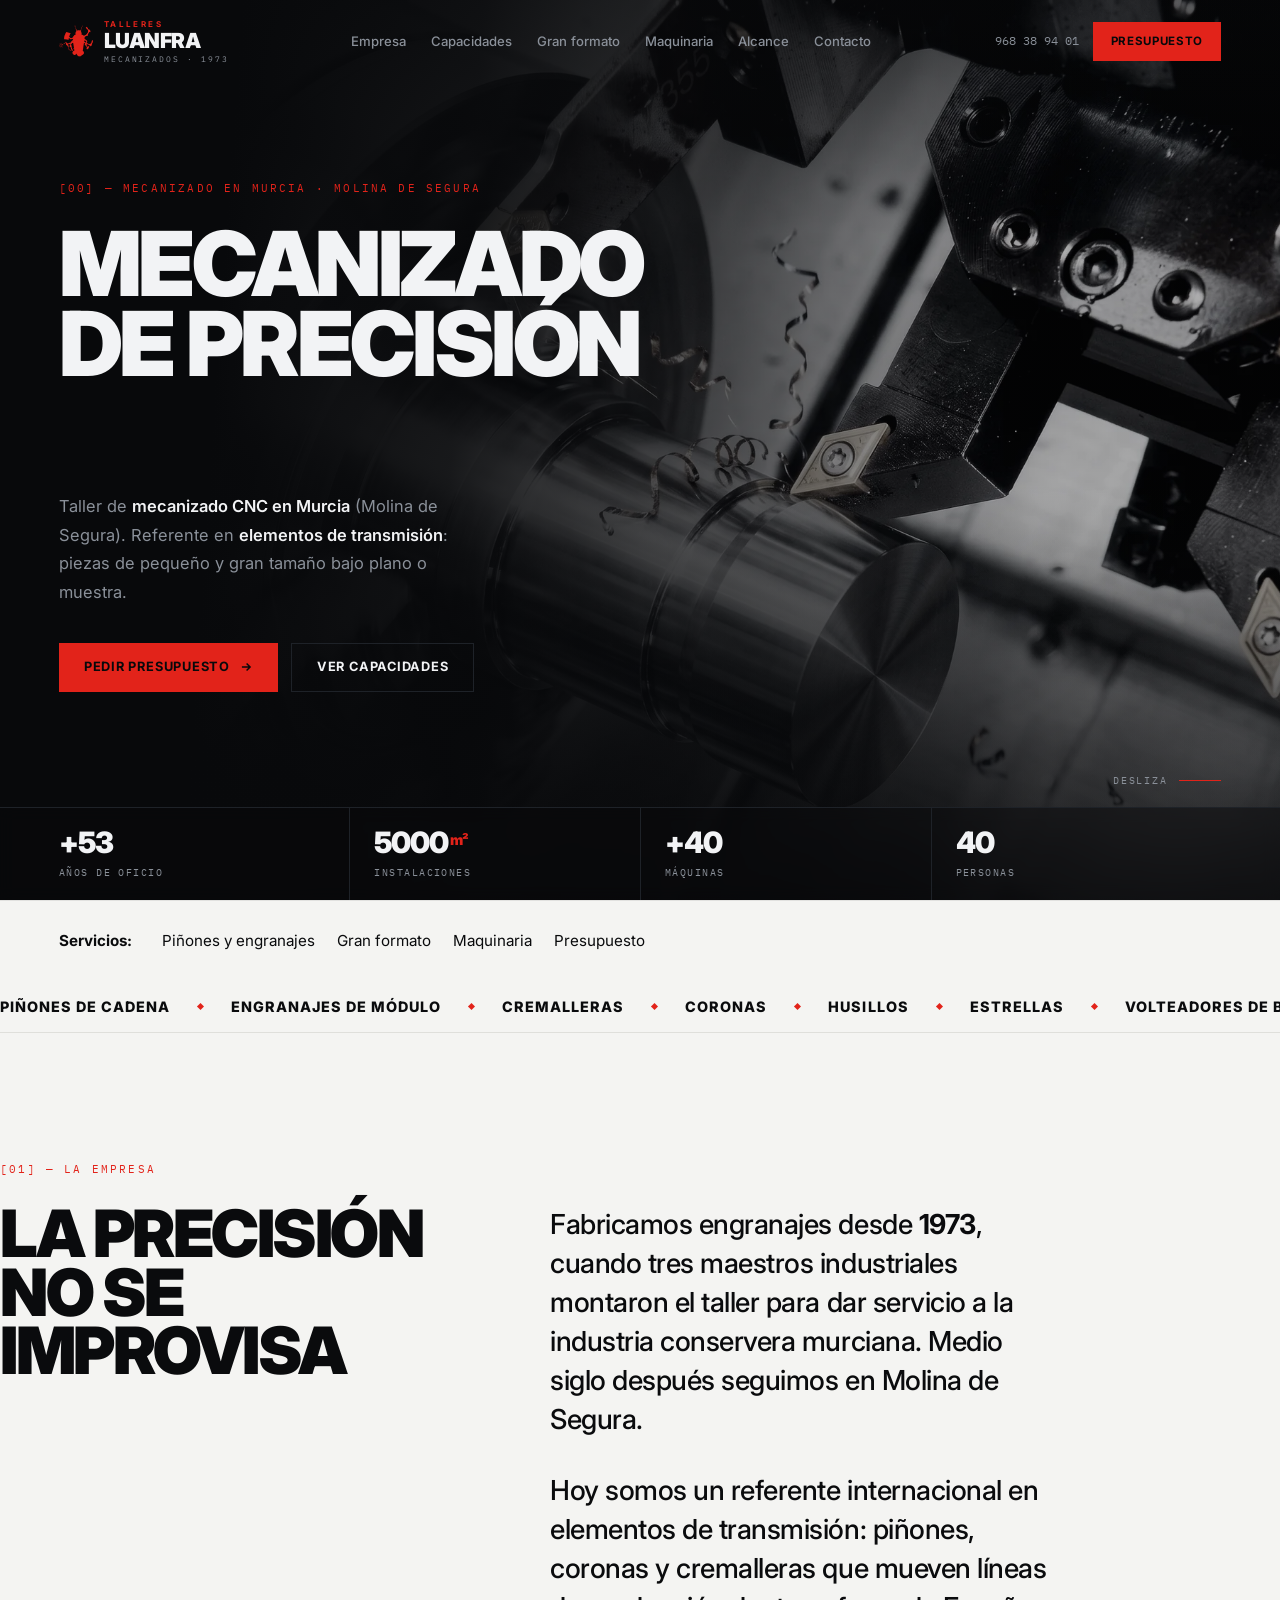
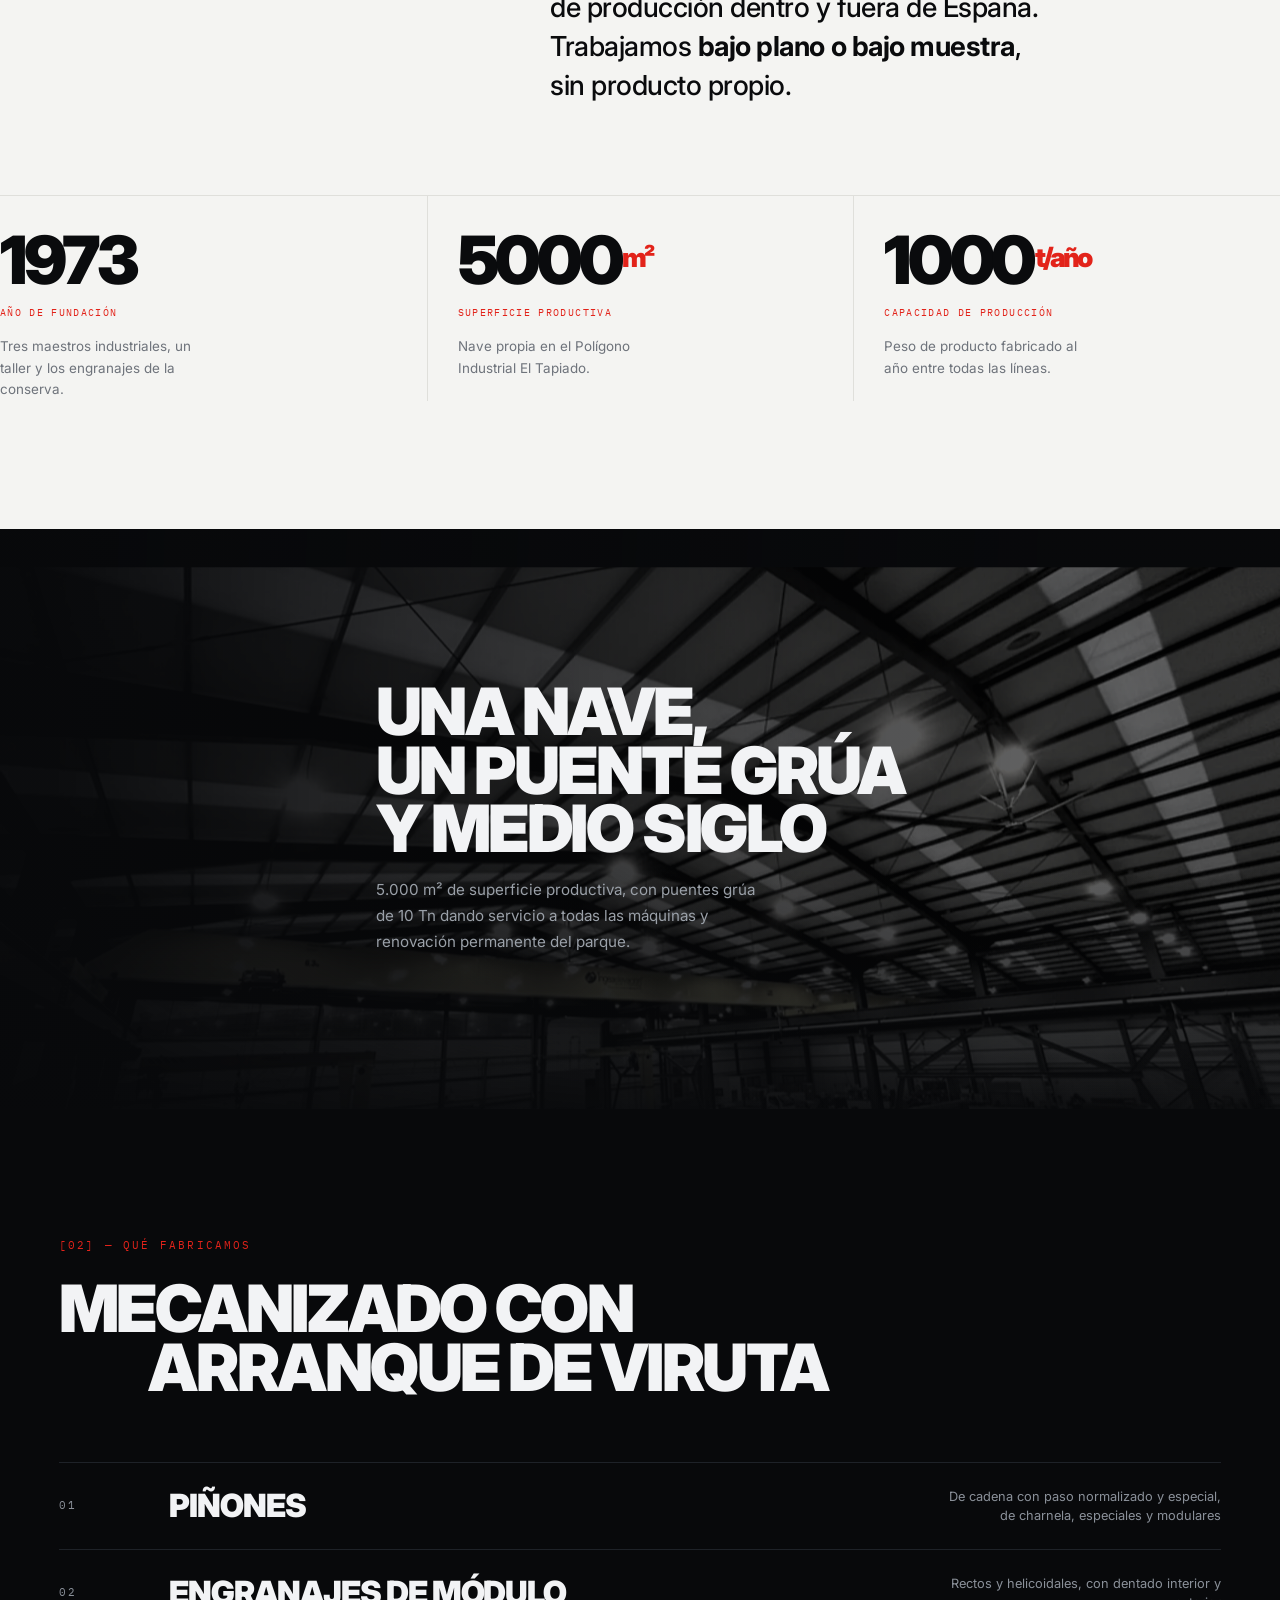
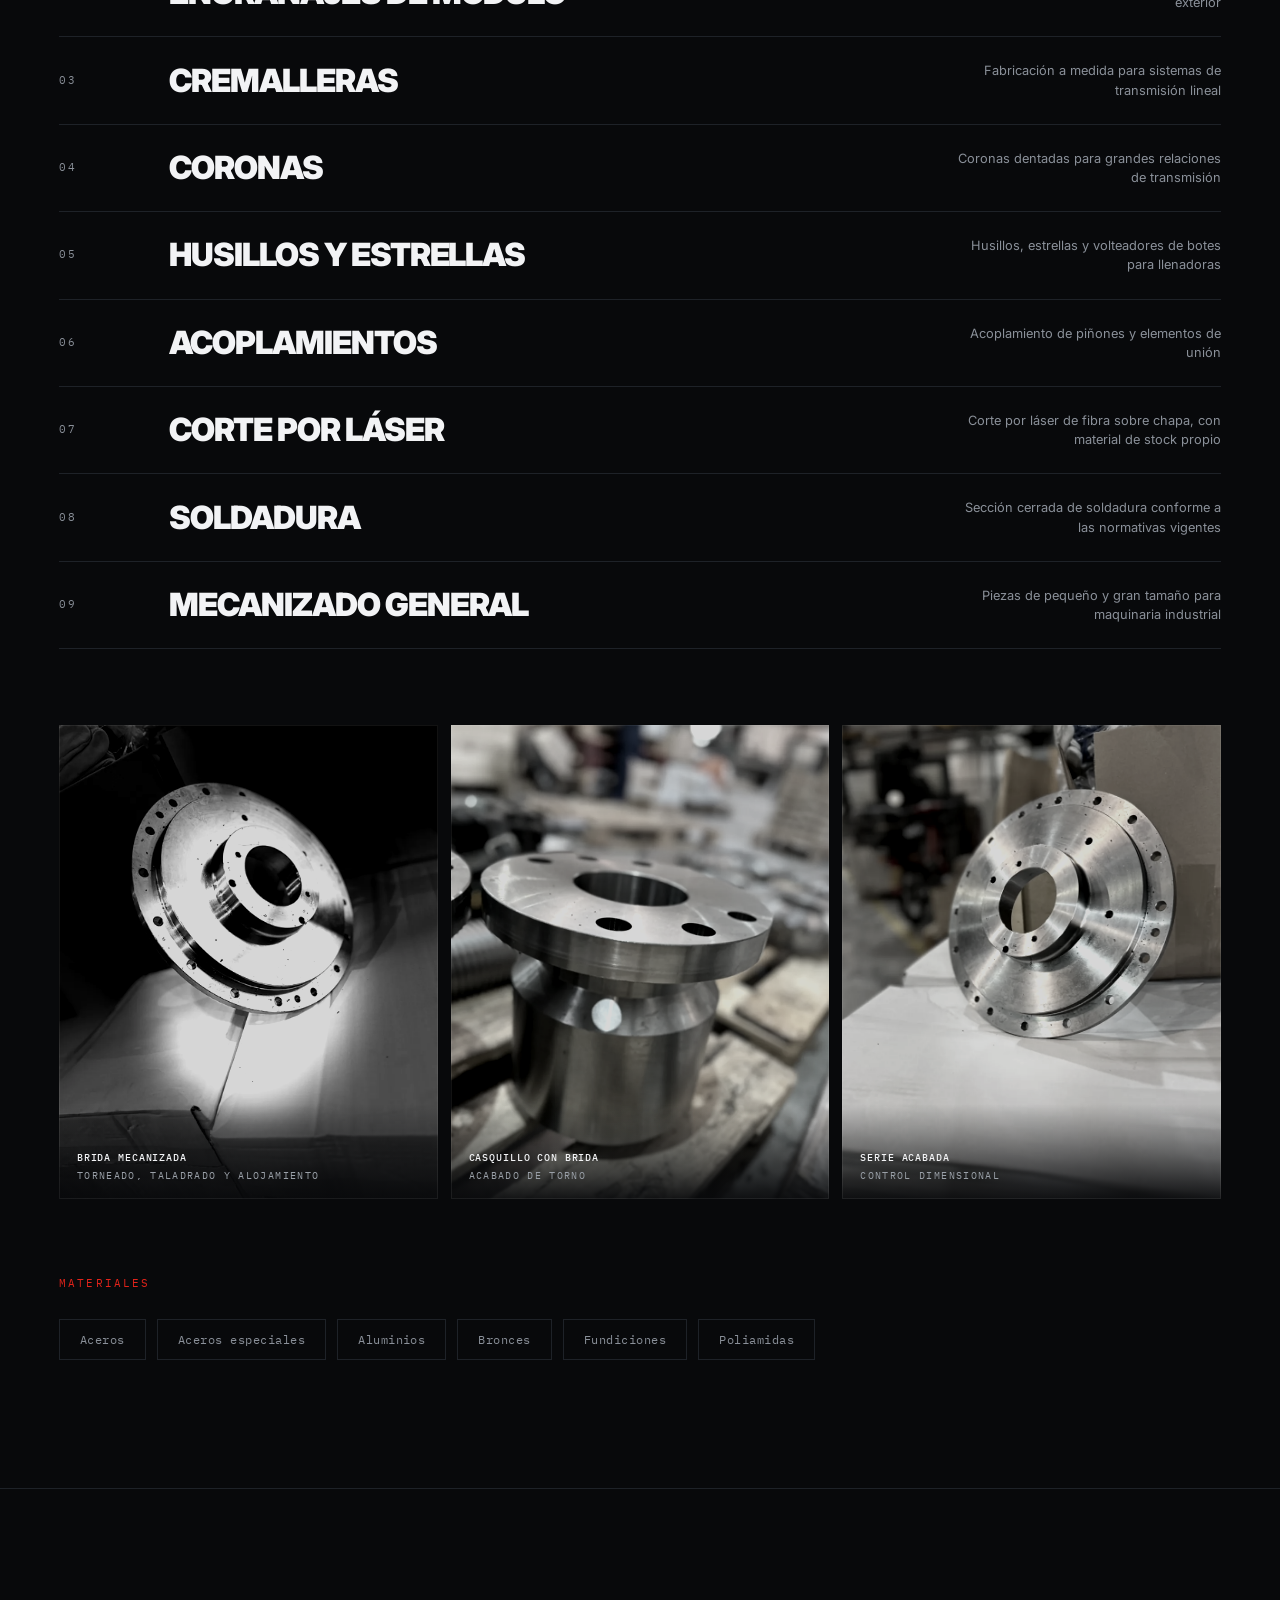
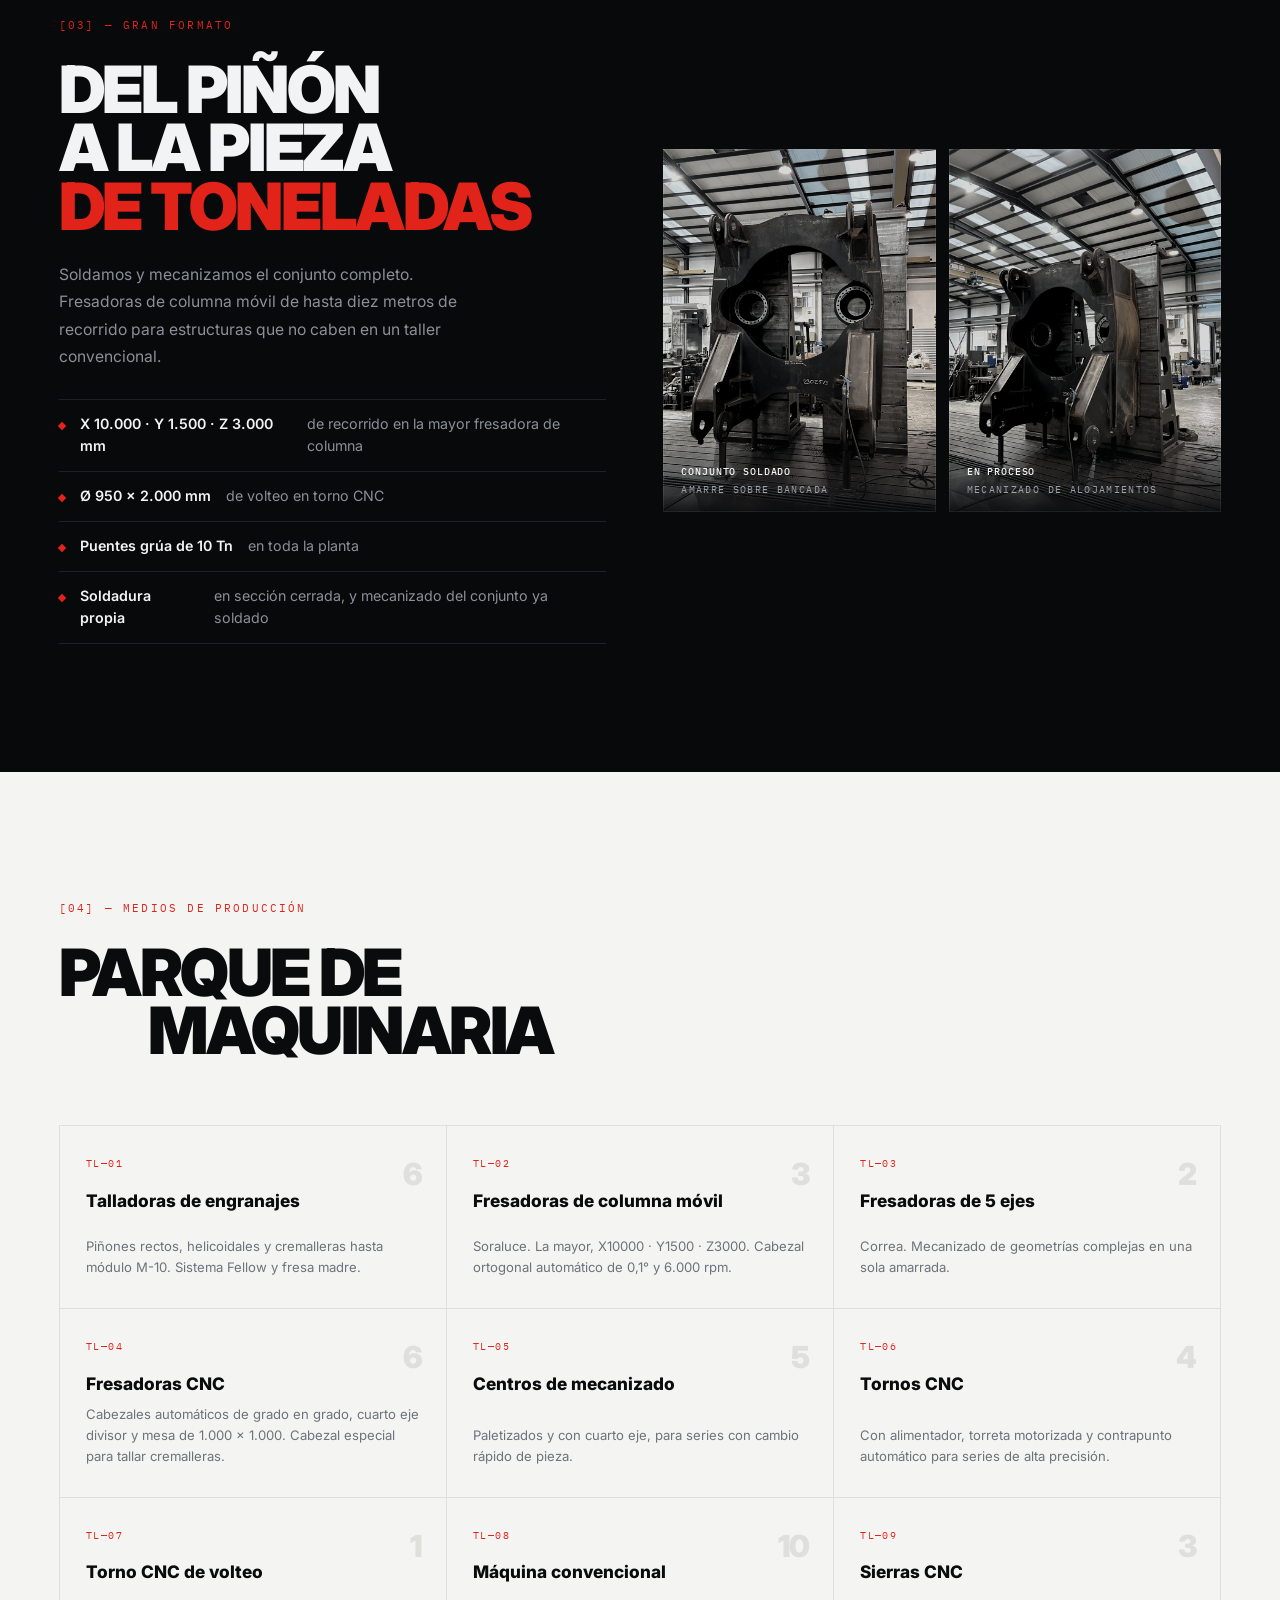
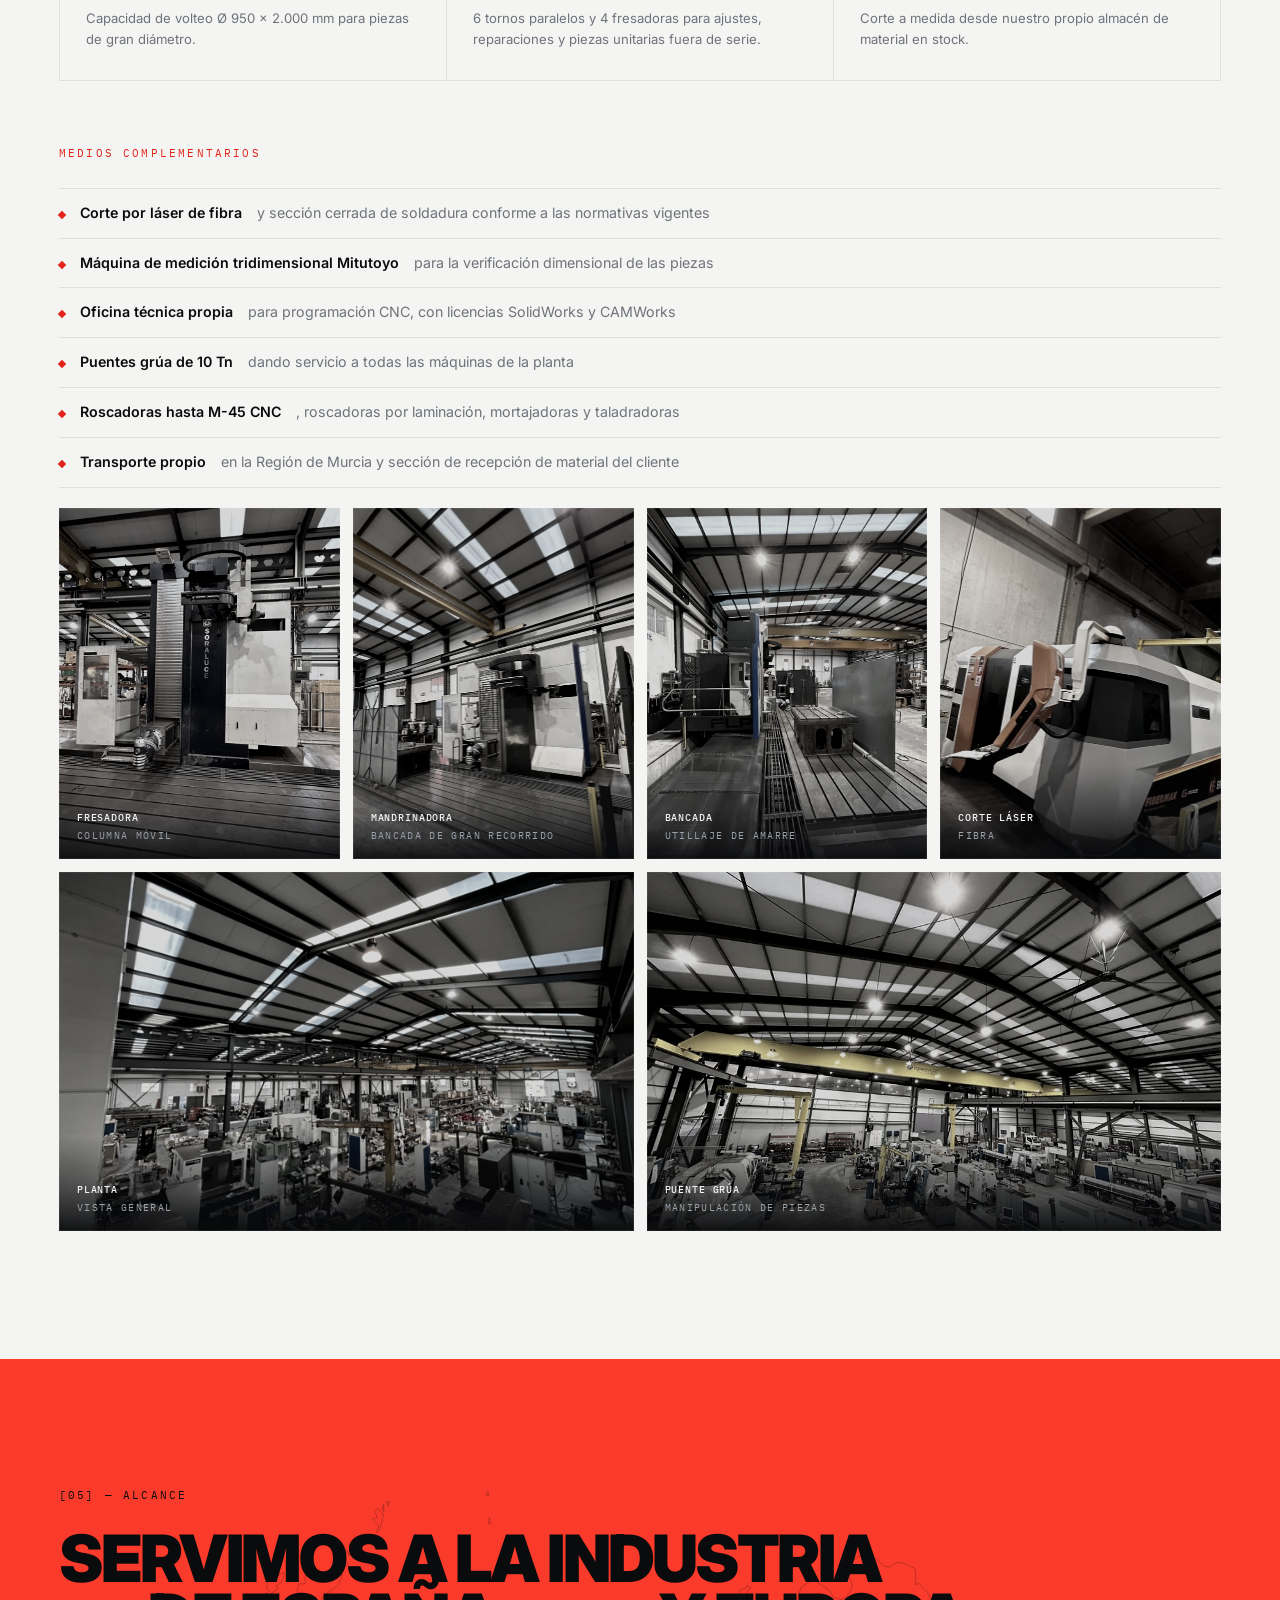
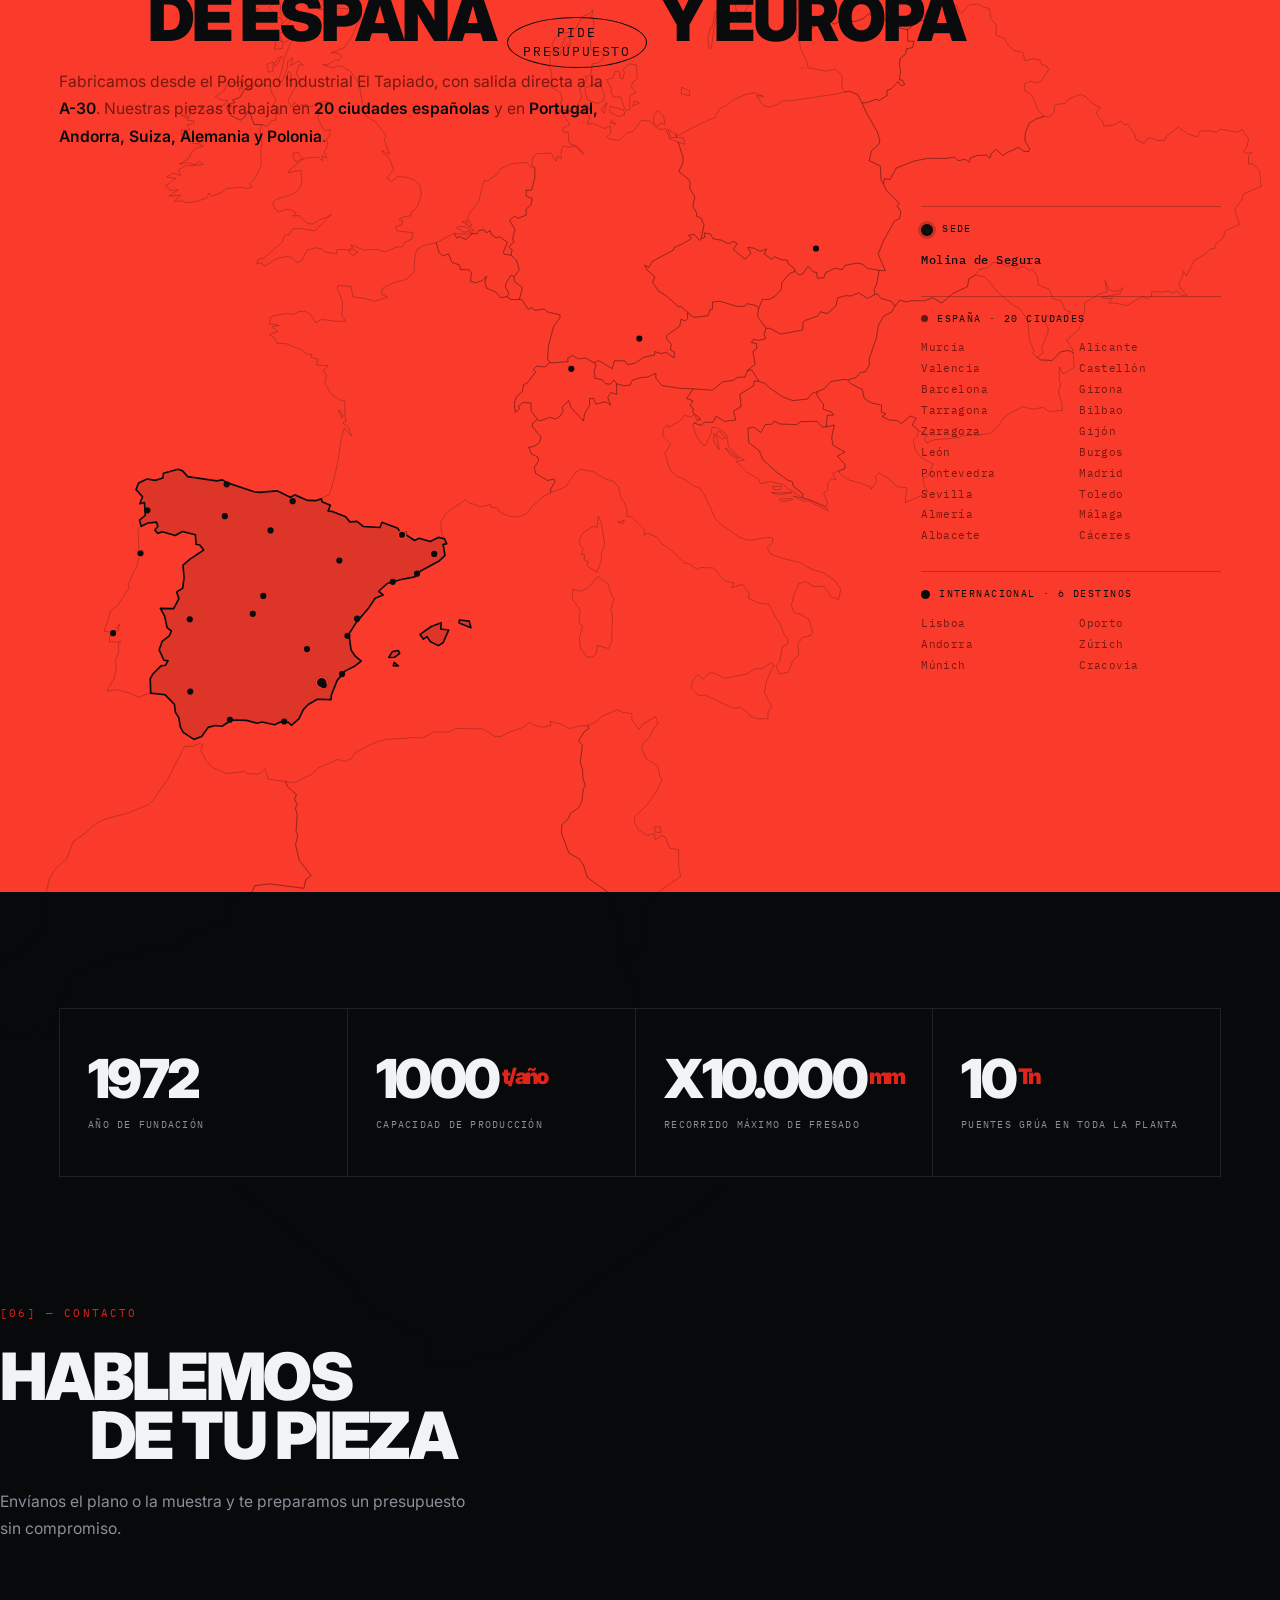
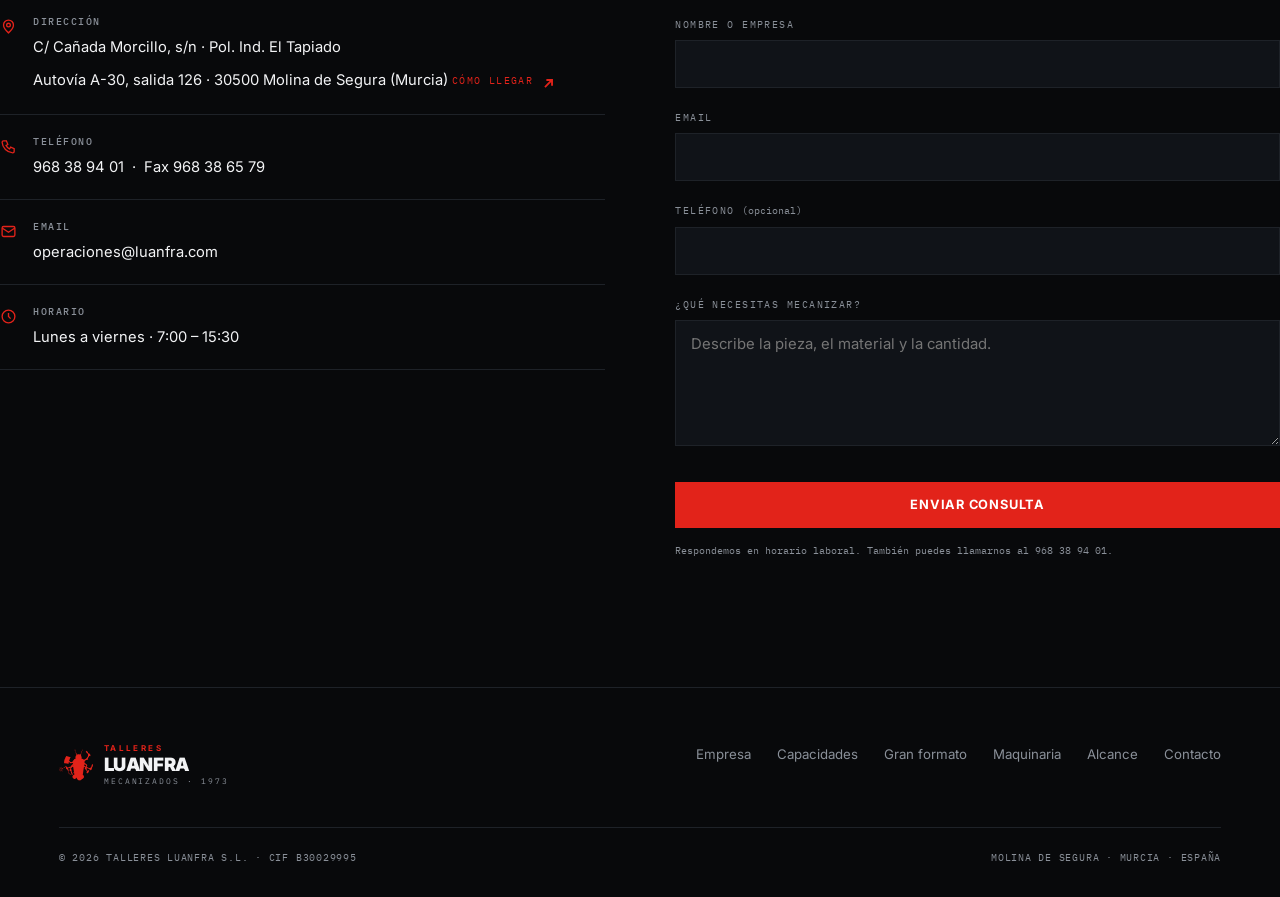
==== commit bed6a648: "Point all public web emails to operaciones@luanfra.com. Replace presupuestos@ in home, landings and " ====
--- a/index.html
+++ b/index.html
@@ -1,4 +1,4 @@
-<!DOCTYPE html>
+﻿<!DOCTYPE html>
 <html lang="es">
 <head>
 <meta charset="UTF-8">
@@ -60,7 +60,7 @@
   },
   "telephone": "+34968389401",
   "faxNumber": "+34968386579",
-  "email": "presupuestos@luanfra.com",
+  "email": "operaciones@luanfra.com",
   "openingHoursSpecification": [
     {
       "@type": "OpeningHoursSpecification",
@@ -835,7 +835,7 @@
         <li><svg viewBox="0 0 24 24" fill="none" stroke="currentColor" stroke-width="1.9" aria-hidden="true"><path d="M5 4h4l2 5-2.5 1.5a12 12 0 0 0 5 5L15 13l5 2v4a2 2 0 0 1-2 2A16 16 0 0 1 3 6a2 2 0 0 1 2-2z"/></svg>
           <div><b>Teléfono</b><span><a href="tel:+34968389401">968 38 94 01</a> &nbsp;·&nbsp; Fax 968 38 65 79</span></div></li>
         <li><svg viewBox="0 0 24 24" fill="none" stroke="currentColor" stroke-width="1.9" aria-hidden="true"><rect x="3" y="5" width="18" height="14" rx="2"/><path d="m3 7 9 6 9-6"/></svg>
-          <div><b>Email</b><span><a href="mailto:presupuestos@luanfra.com">presupuestos@luanfra.com</a></span></div></li>
+          <div><b>Email</b><span><a href="mailto:operaciones@luanfra.com">operaciones@luanfra.com</a></span></div></li>
         <li><svg viewBox="0 0 24 24" fill="none" stroke="currentColor" stroke-width="1.9" aria-hidden="true"><circle cx="12" cy="12" r="9"/><path d="M12 7v5l3 3"/></svg>
           <div><b>Horario</b><span>Lunes a viernes · 7:00 – 15:30</span></div></li>
       </ul>
@@ -1077,7 +1077,7 @@
         });
       }
     }).catch(function(){
-      aviso.textContent='No se ha podido enviar. Escríbenos a presupuestos@luanfra.com o llama al 968 38 94 01.';
+      aviso.textContent='No se ha podido enviar. Escríbenos a operaciones@luanfra.com o llama al 968 38 94 01.';
       aviso.className='aviso ver';
     }).then(function(){
       boton.disabled = false;
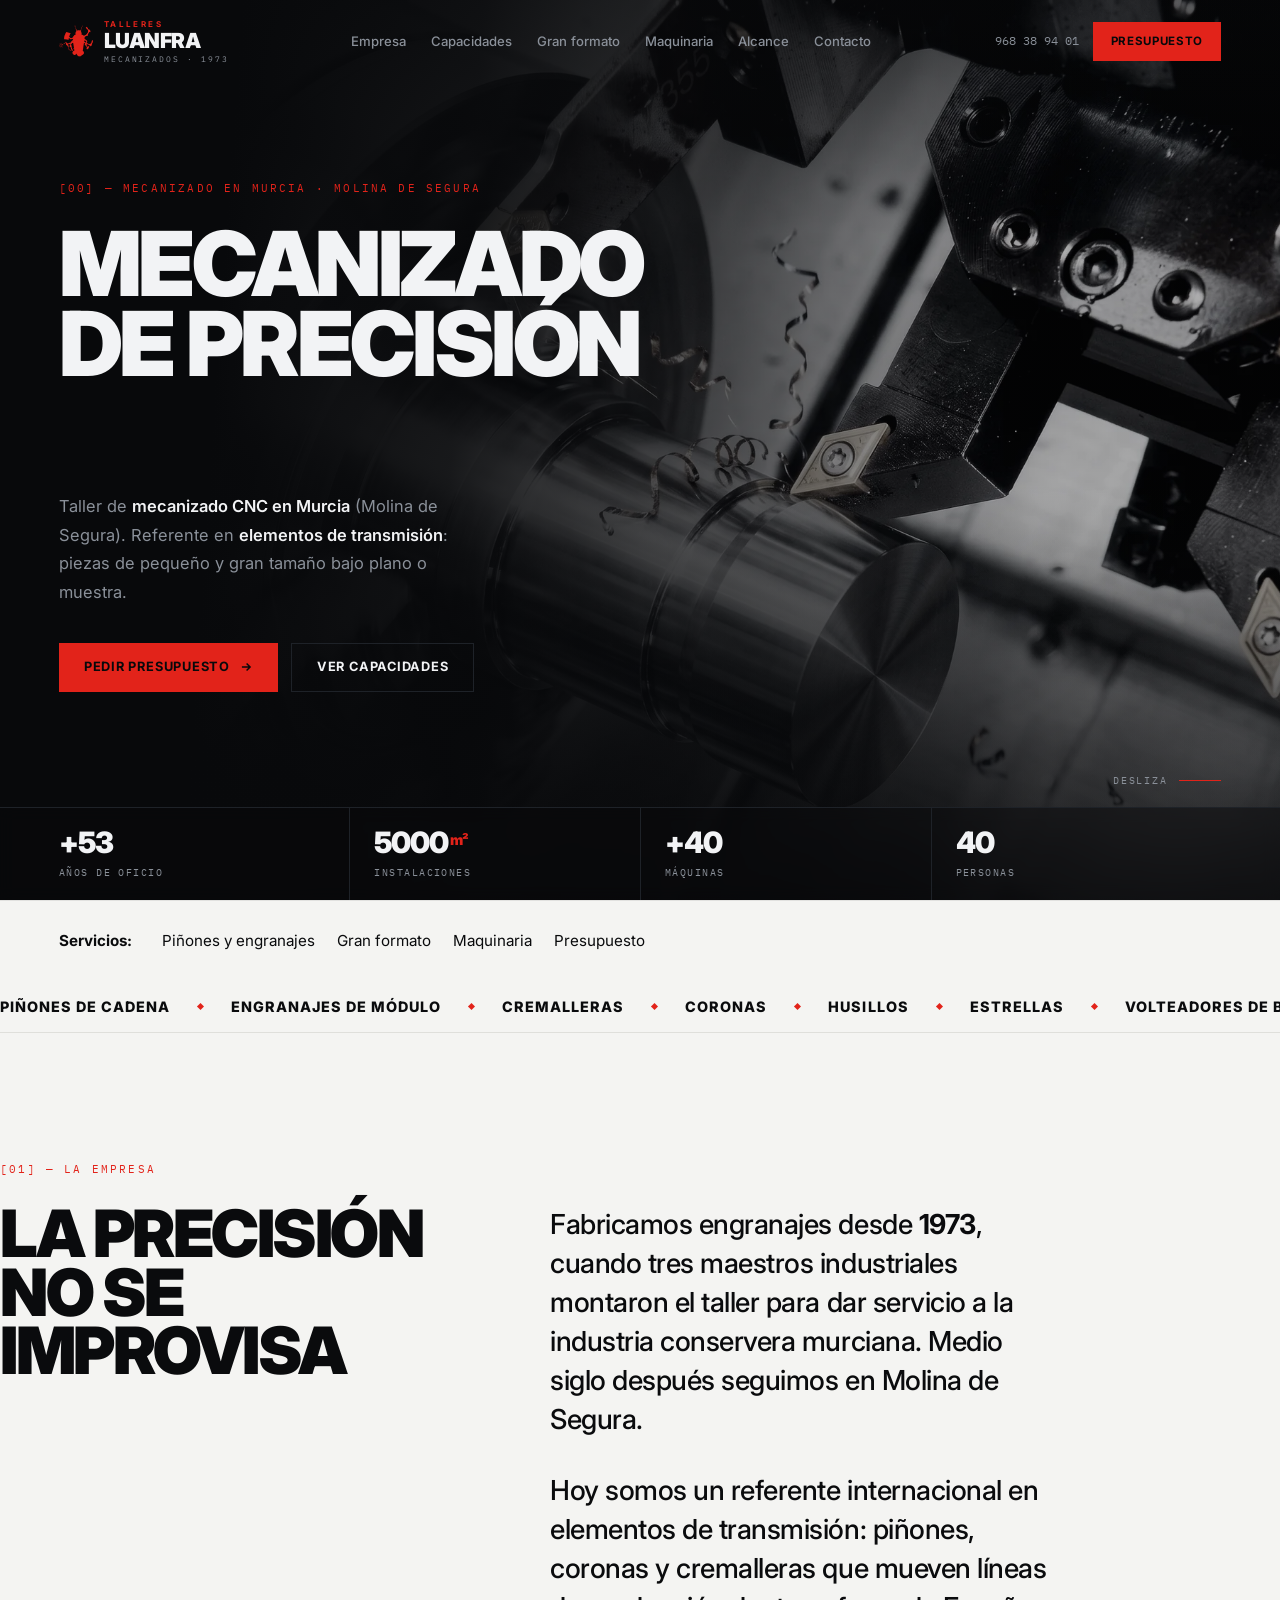
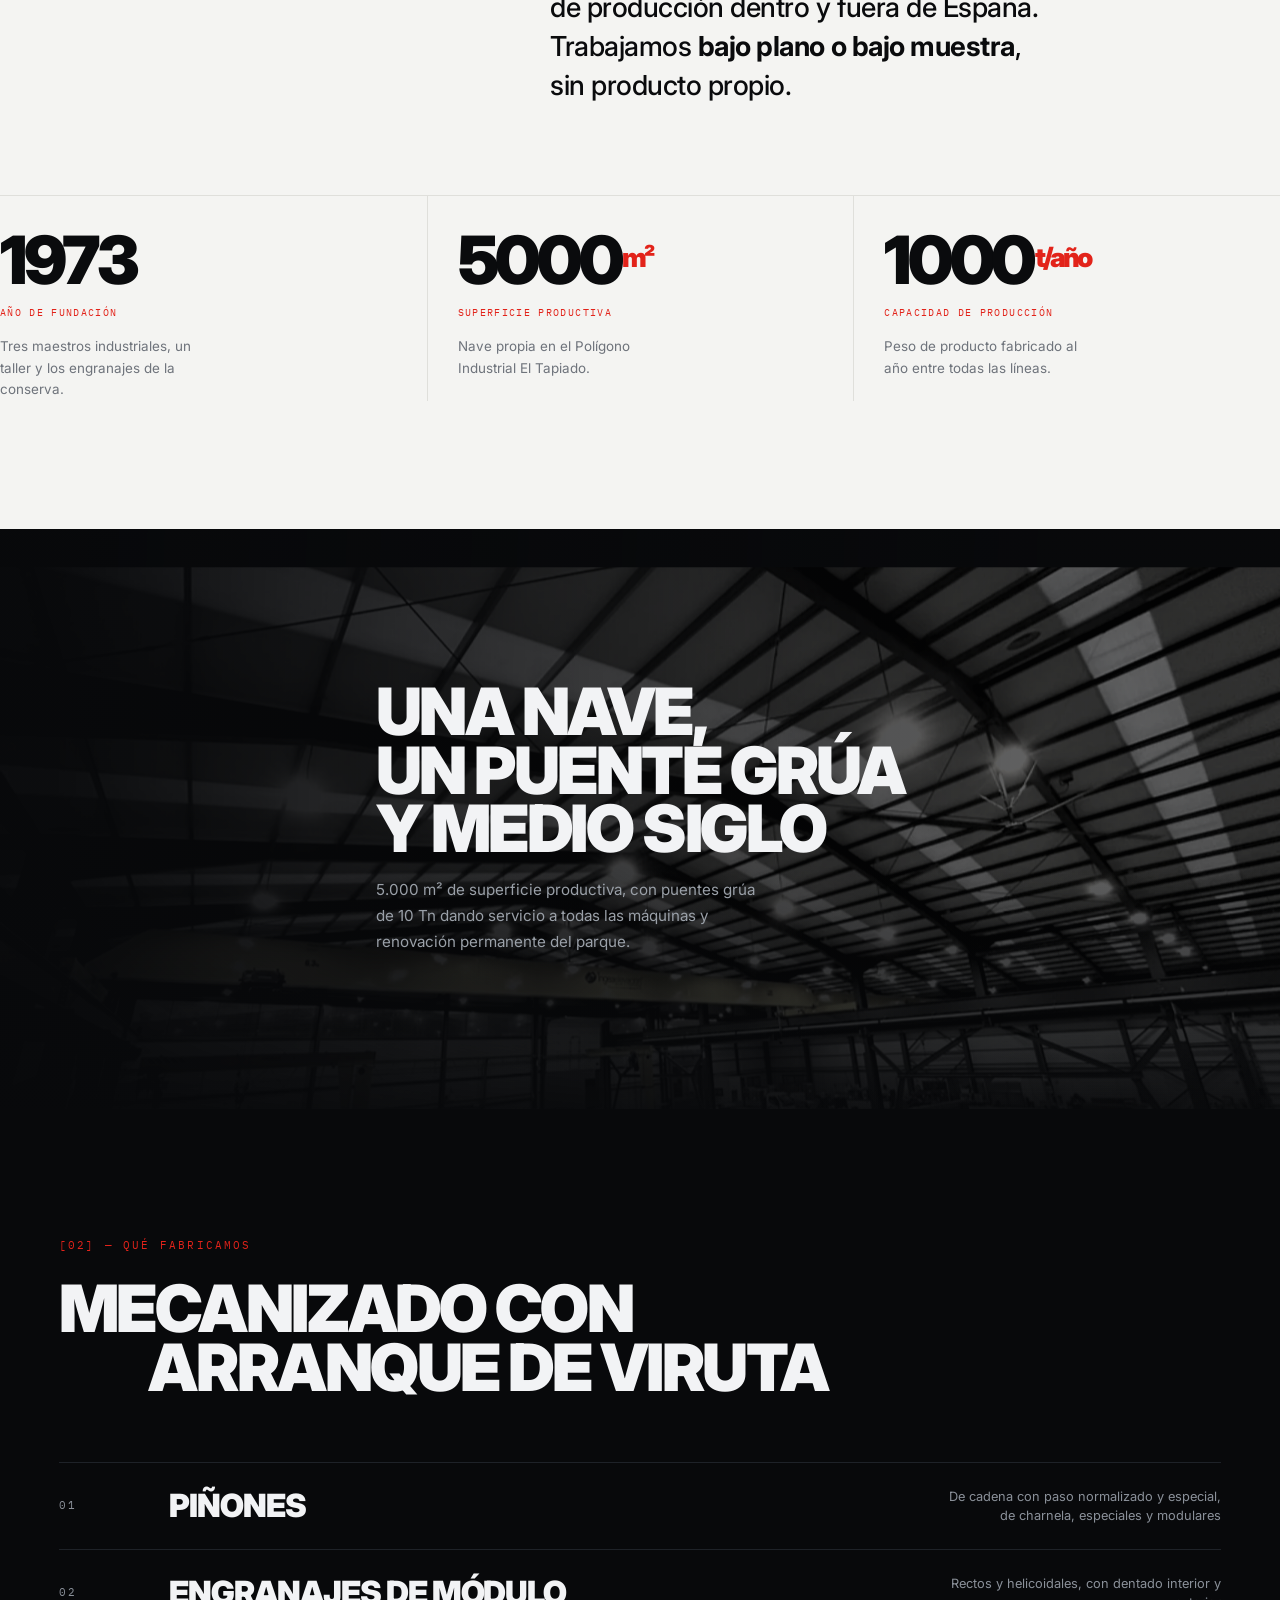
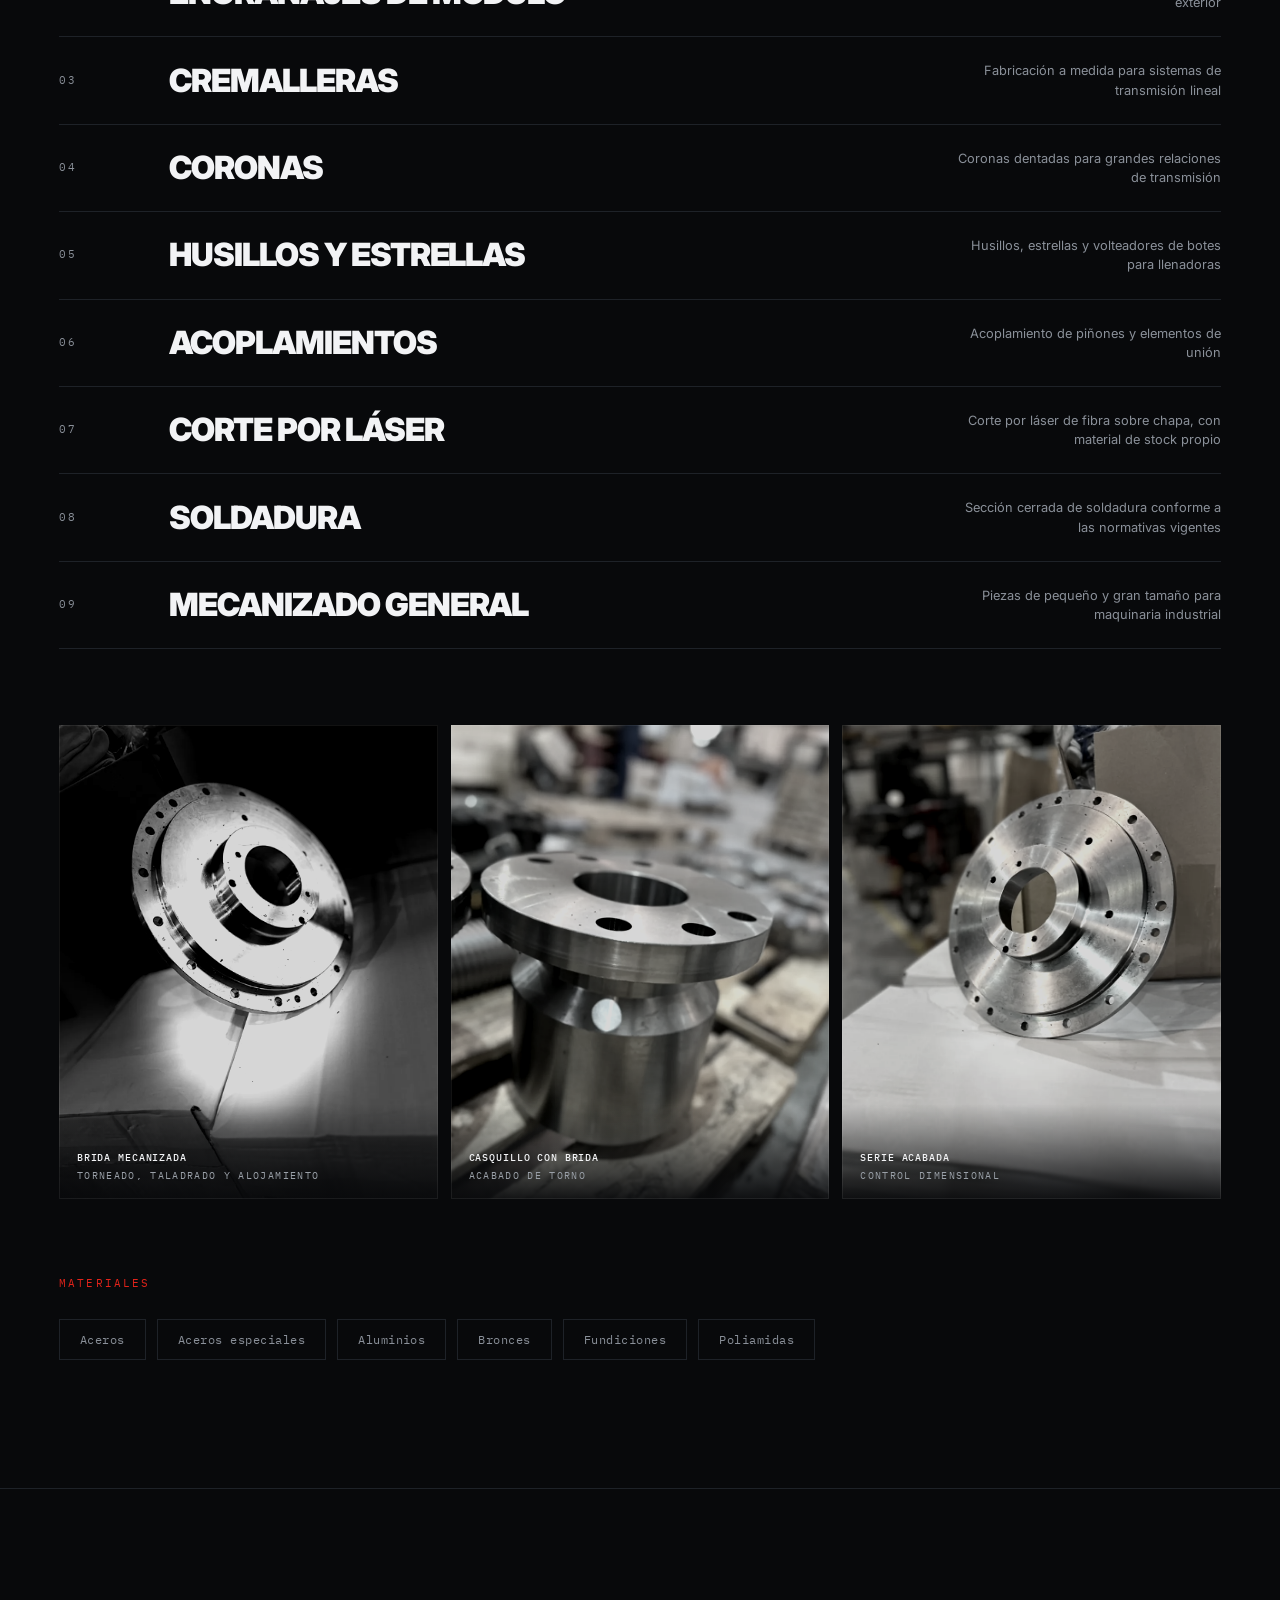
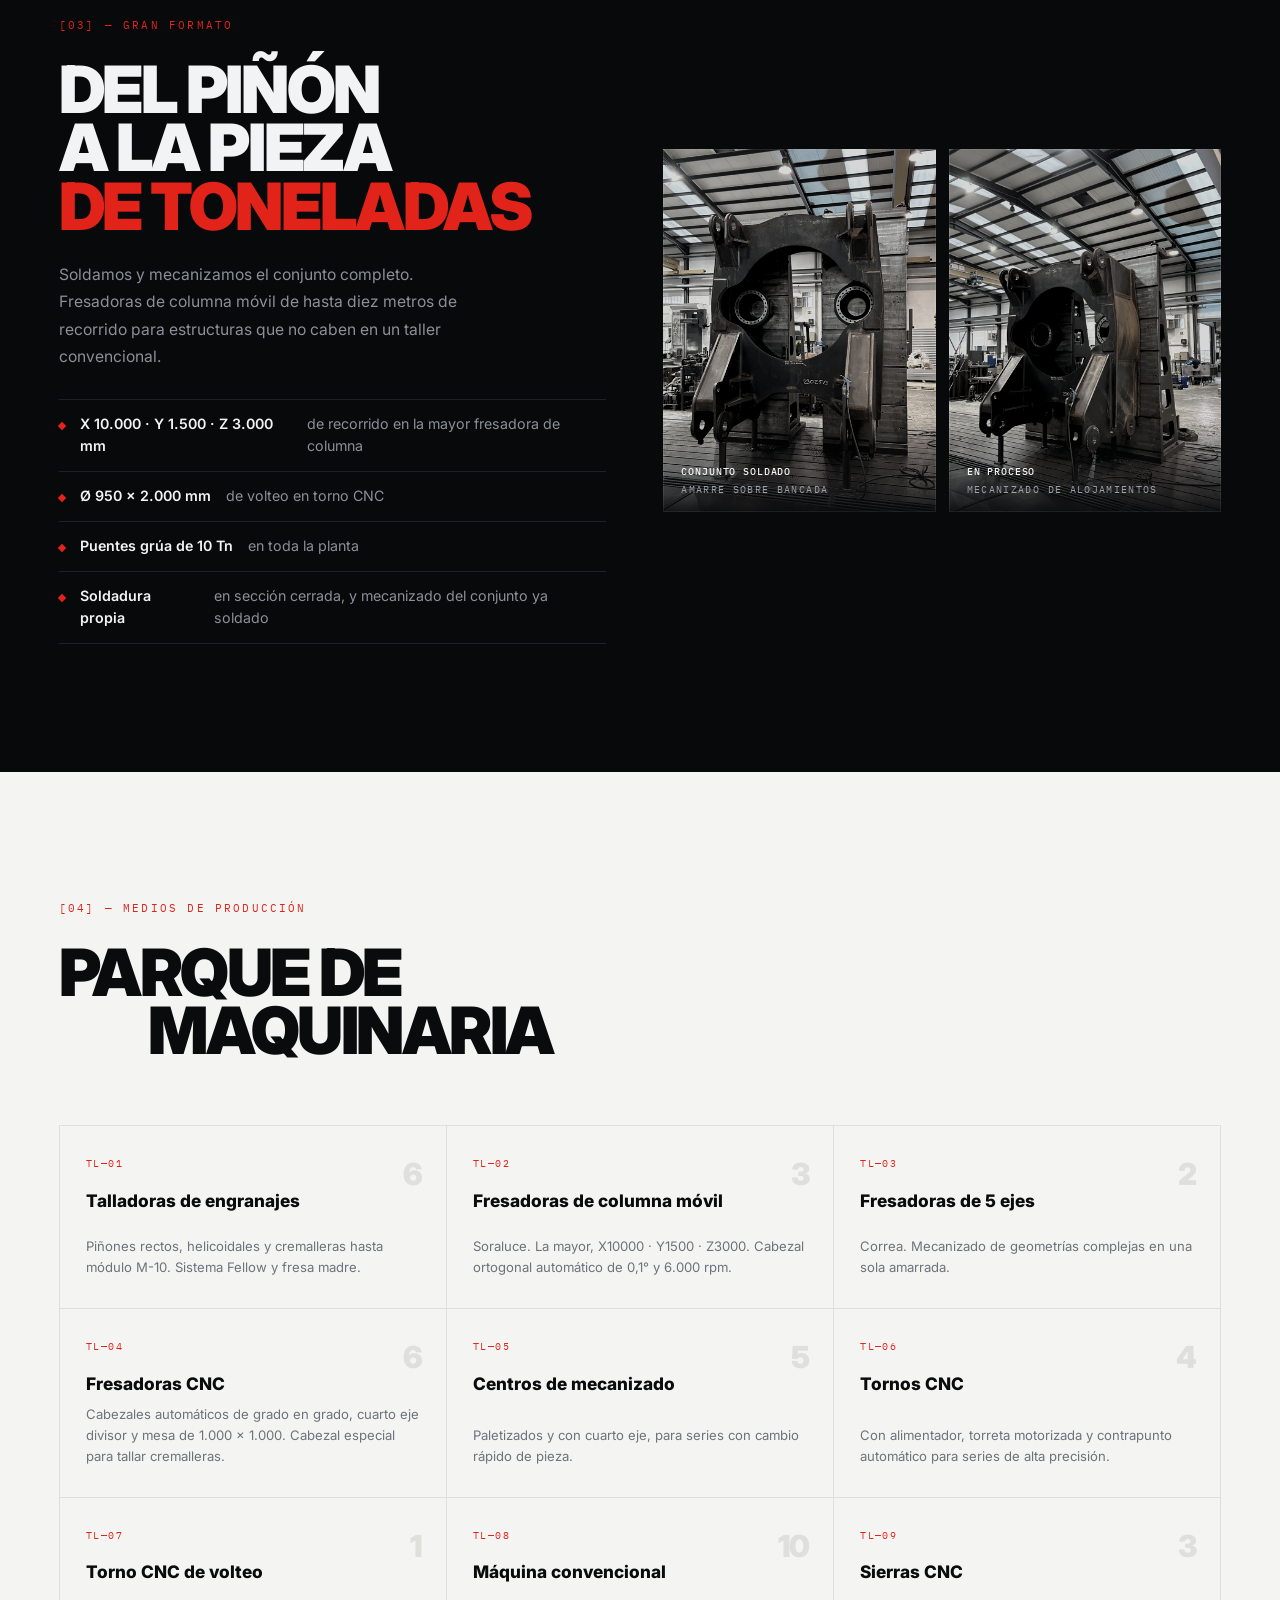
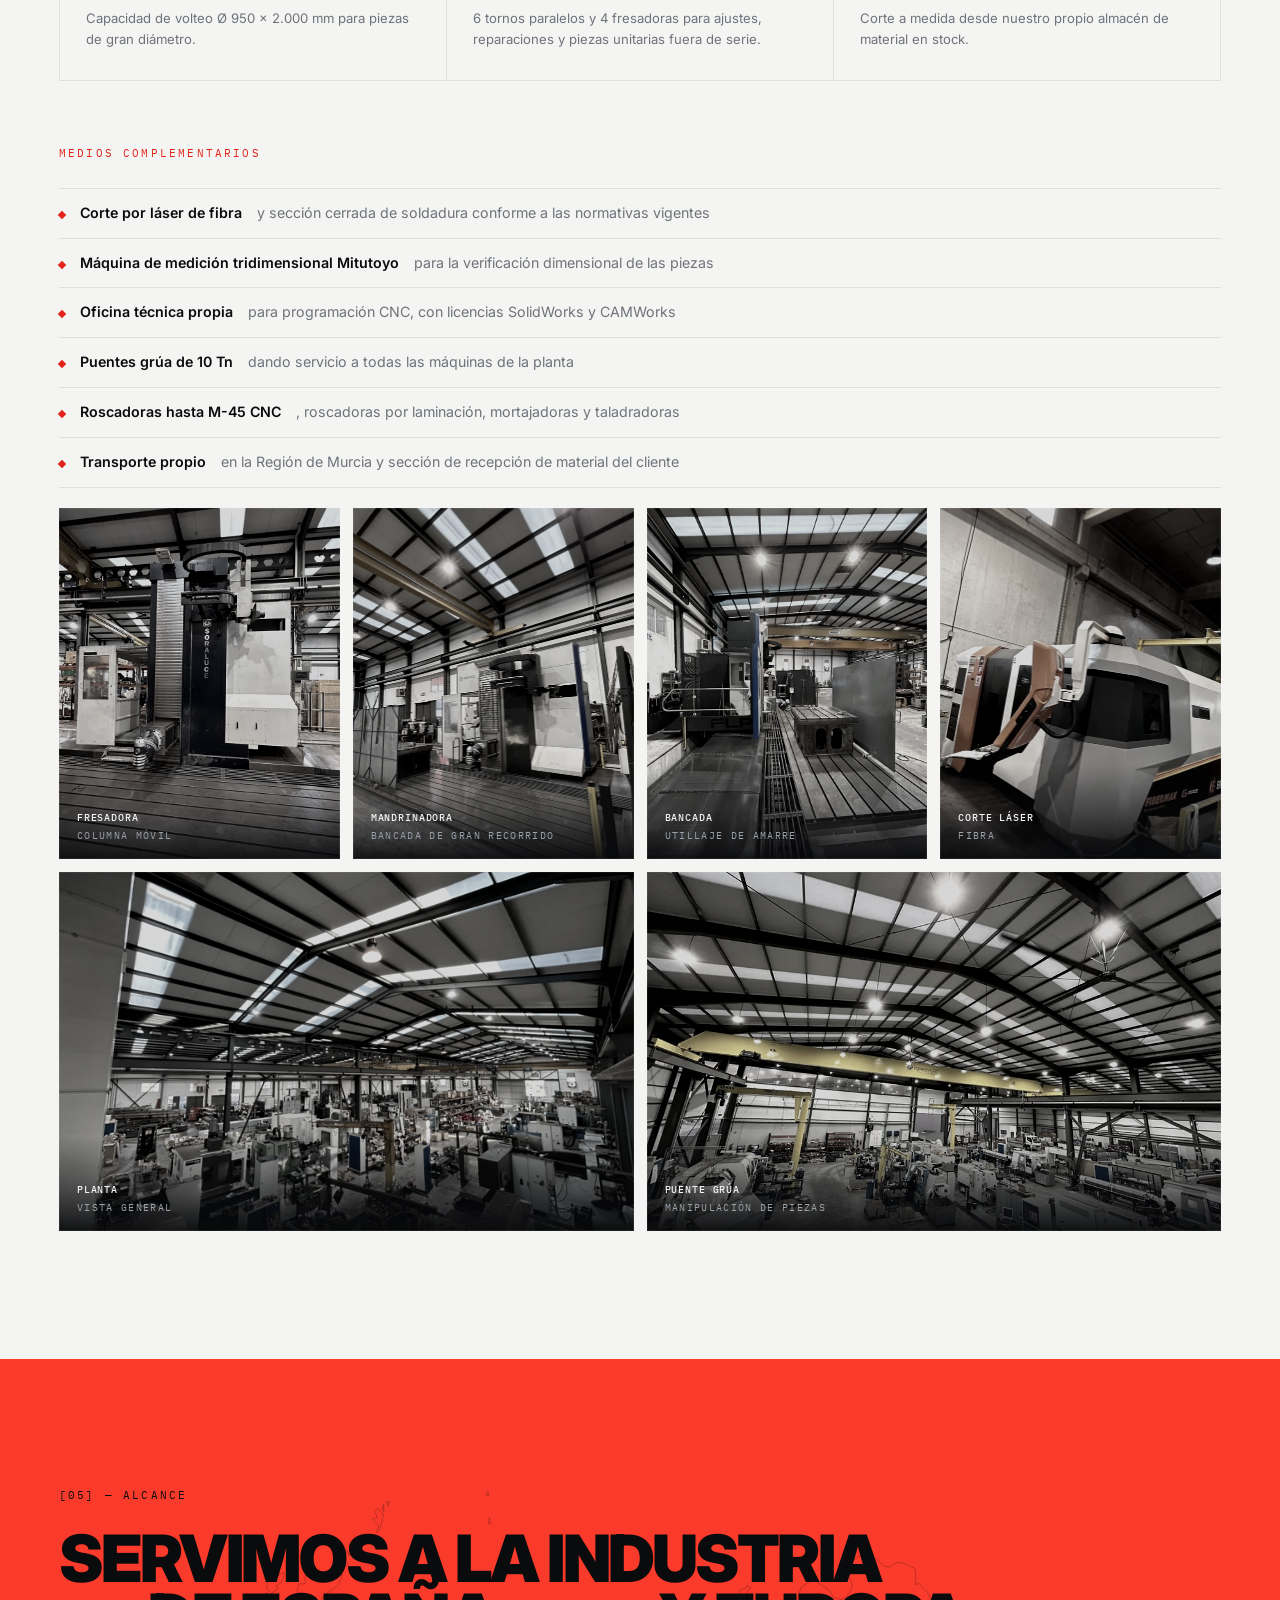
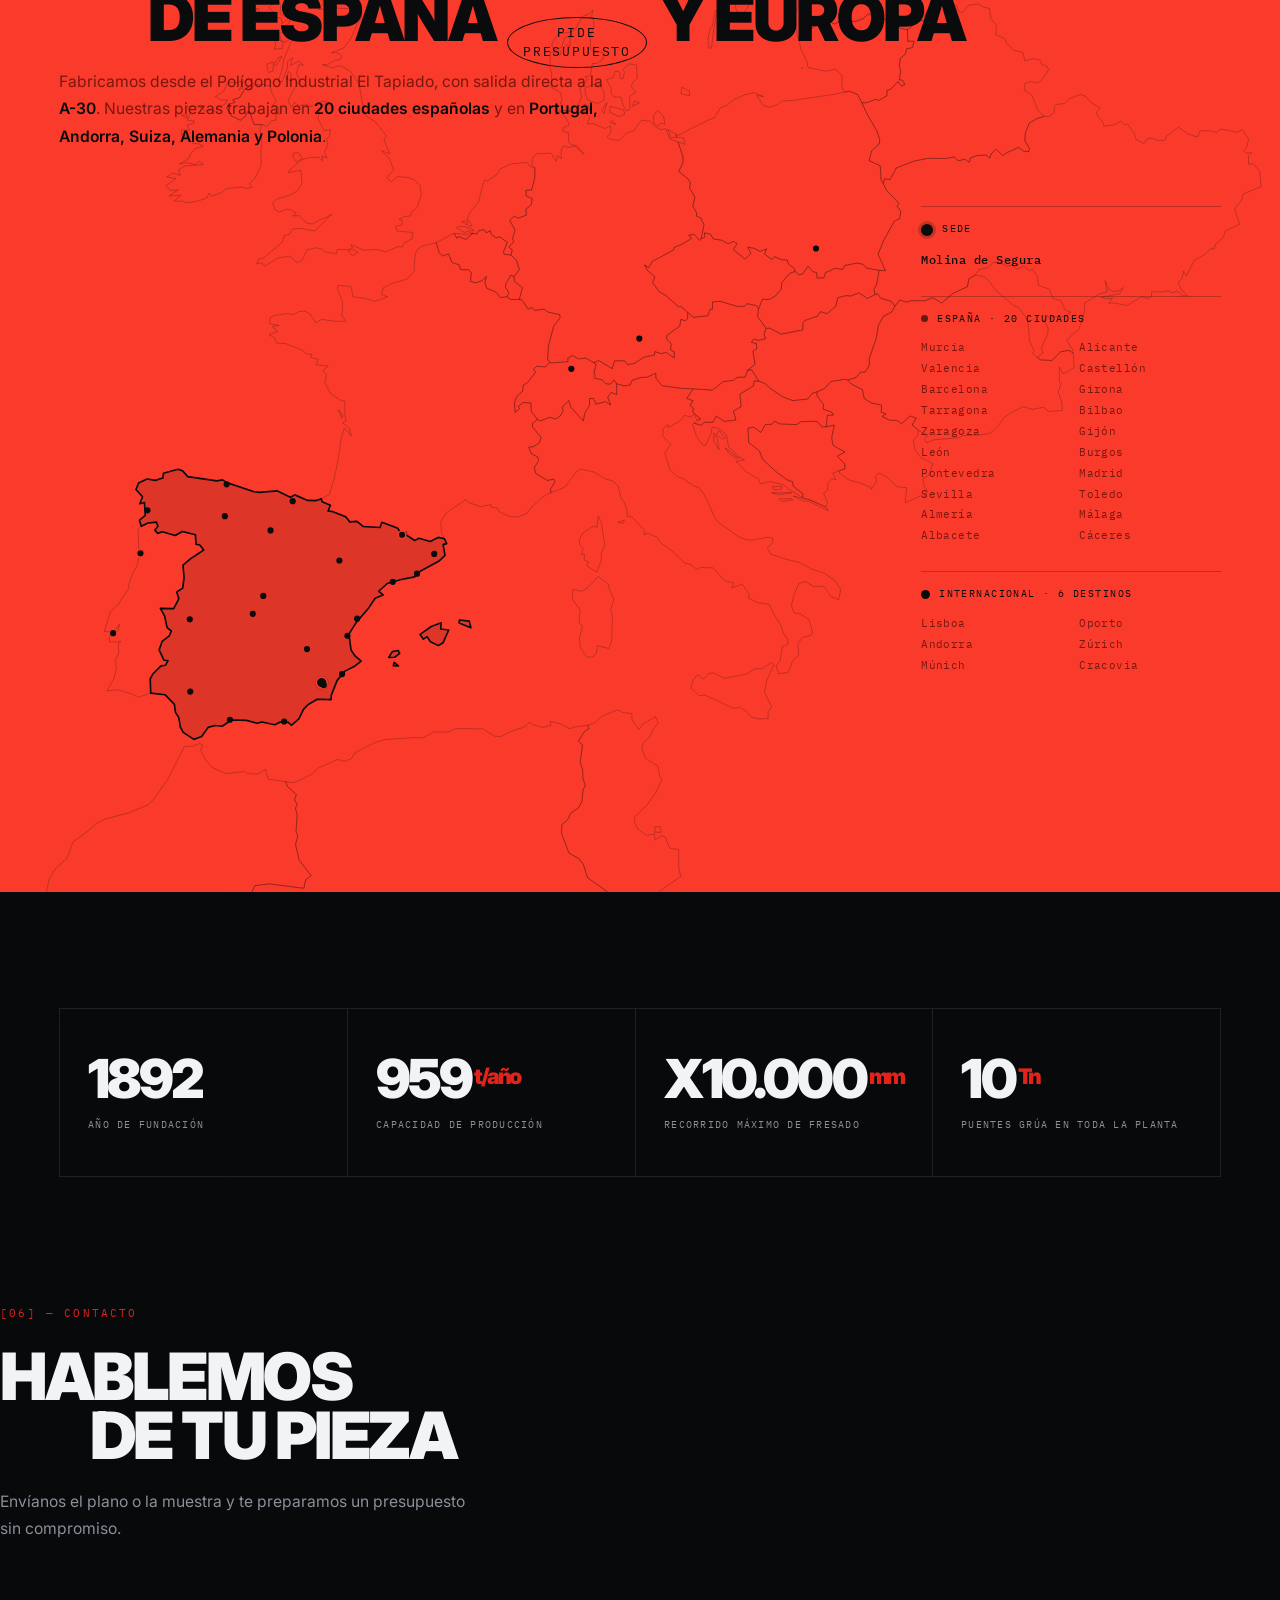
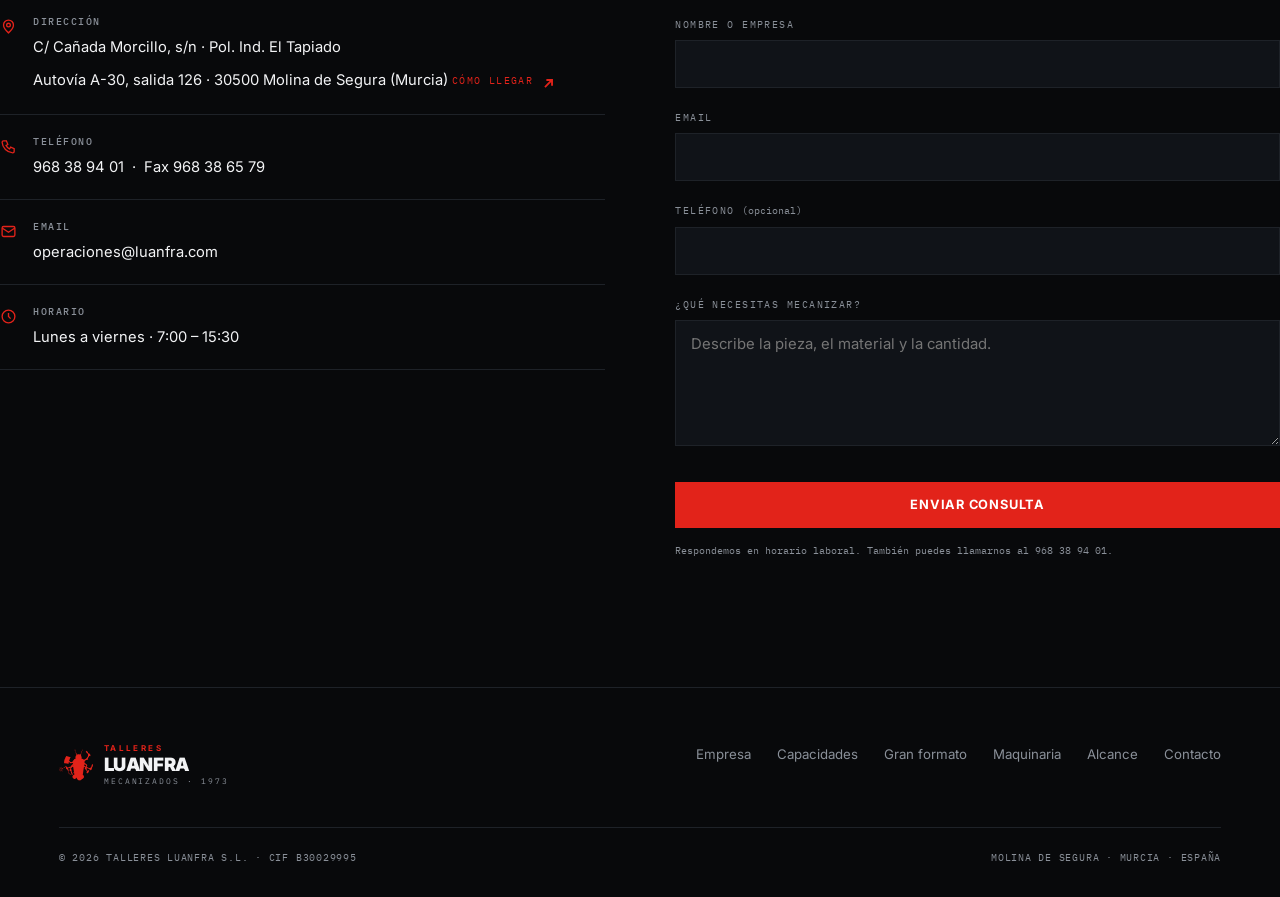
==== commit 8014f419: "Route contact form to operaciones via FormSubmit. Replace Formspree (old inbox) so web inquiries go " ====
--- a/index.html
+++ b/index.html
@@ -1052,30 +1052,36 @@
       aviso.className='aviso ver'; return;
     }
 
-    /* Envío a Formspree por fetch: el visitante no sale de la página
-       y no necesita tener configurado un gestor de correo. */
+    /* Envío a operaciones@ vía FormSubmit (sin cuenta Formspree).
+       La primera vez FormSubmit manda un correo de activación a operaciones@;
+       hay que confirmar ese enlace una sola vez. */
     var boton = form.querySelector('button[type="submit"]');
     var textoBoton = boton.textContent;
     boton.disabled = true;
     boton.textContent = 'Enviando…';
     aviso.className='aviso';
 
-    fetch('https://formspree.io/f/mdeoeepj', {
+    var carga = new FormData(form);
+    carga.set('_subject', 'Consulta de mecanizado desde la web');
+    carga.set('_template', 'table');
+    carga.set('_captcha', 'false');
+
+    fetch('https://formsubmit.co/ajax/operaciones@luanfra.com', {
       method: 'POST',
       headers: {'Accept': 'application/json'},
-      body: new FormData(form)
+      body: carga
     }).then(function(r){
-      if(r.ok){
-        form.reset();
-        aviso.textContent='Consulta enviada. Te responderemos lo antes posible.';
-        aviso.className='aviso ver bien';
-      }else{
-        return r.json().then(function(d){
-          var m = (d && d.errors) ? d.errors.map(function(x){return x.message;}).join('. ')
-                                  : 'No se ha podido enviar. Inténtalo de nuevo.';
+      return r.json().then(function(d){
+        if(r.ok && (!d || d.success !== false)){
+          form.reset();
+          aviso.textContent='Consulta enviada a operaciones. Te responderemos lo antes posible.';
+          aviso.className='aviso ver bien';
+        }else{
+          var m = (d && (d.message || d.error)) ? (d.message || d.error)
+                    : 'No se ha podido enviar. Inténtalo de nuevo.';
           aviso.textContent=m; aviso.className='aviso ver';
-        });
-      }
+        }
+      });
     }).catch(function(){
       aviso.textContent='No se ha podido enviar. Escríbenos a operaciones@luanfra.com o llama al 968 38 94 01.';
       aviso.className='aviso ver';
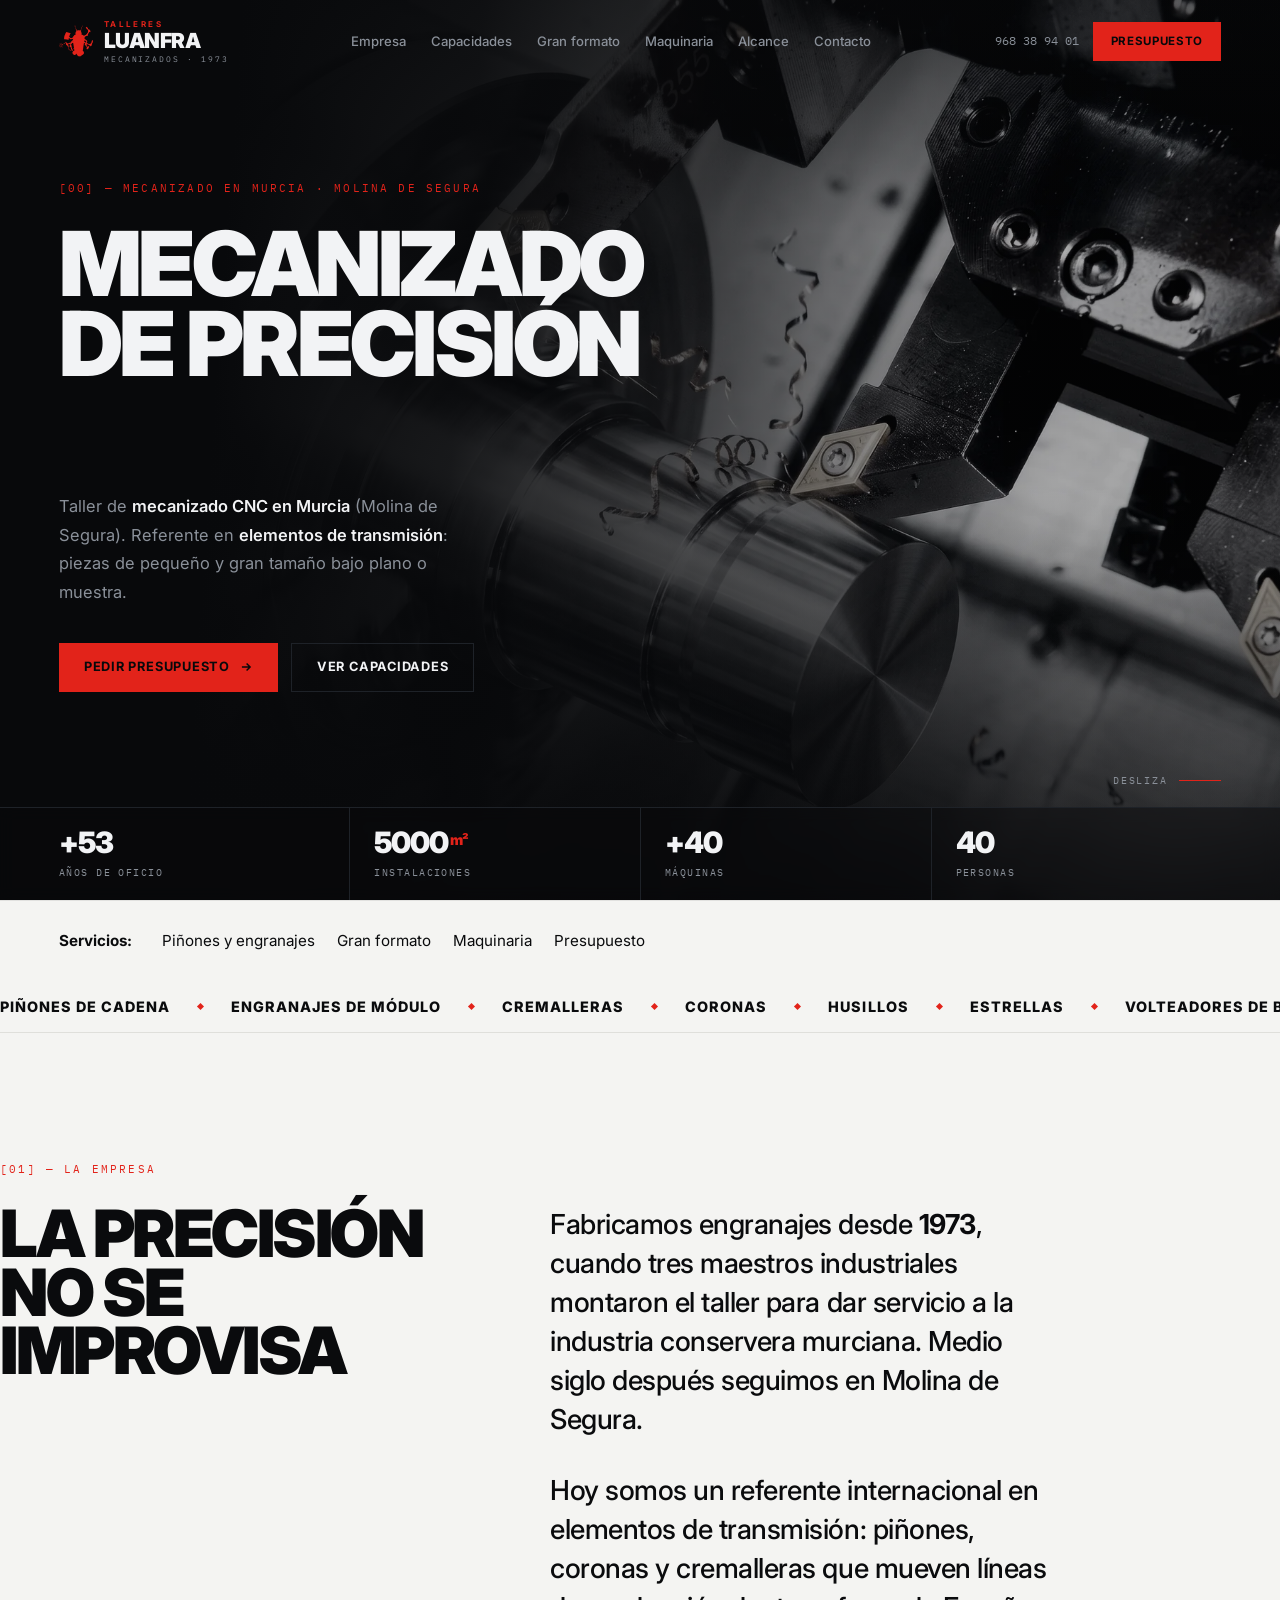
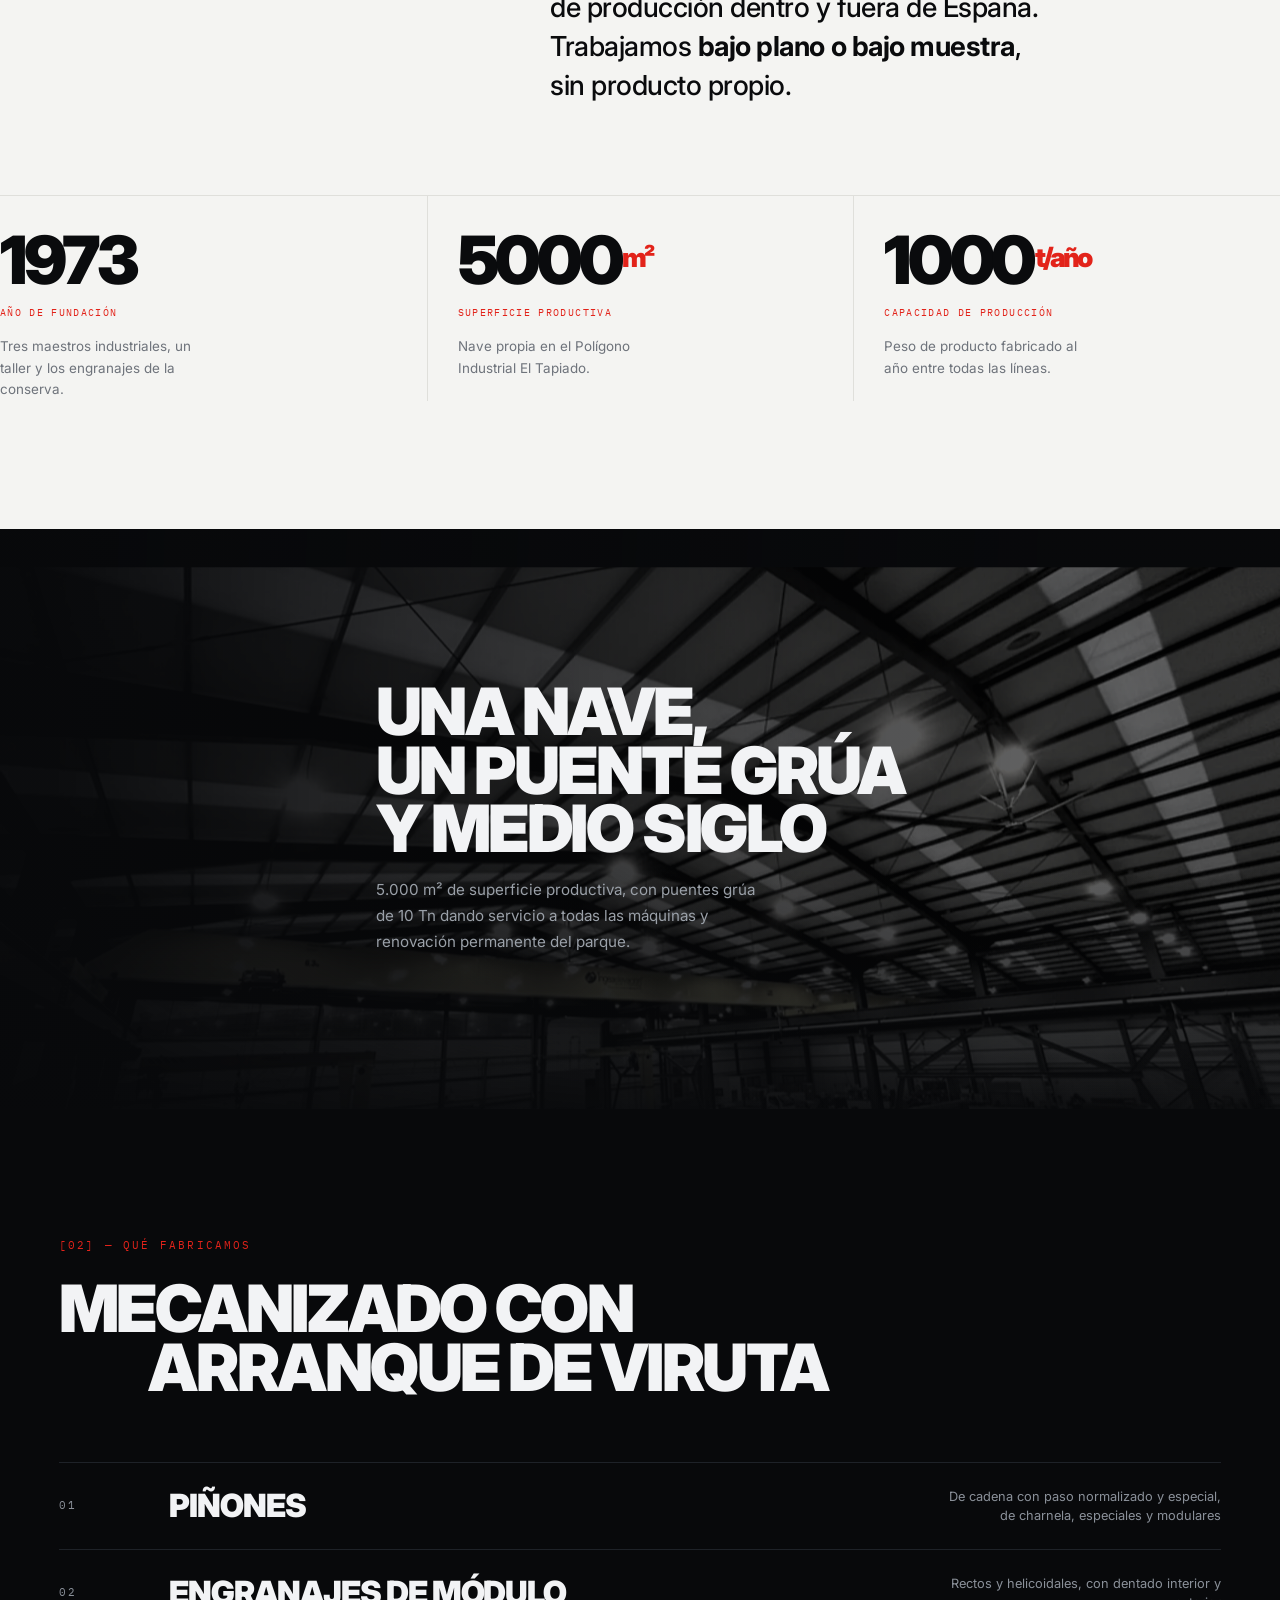
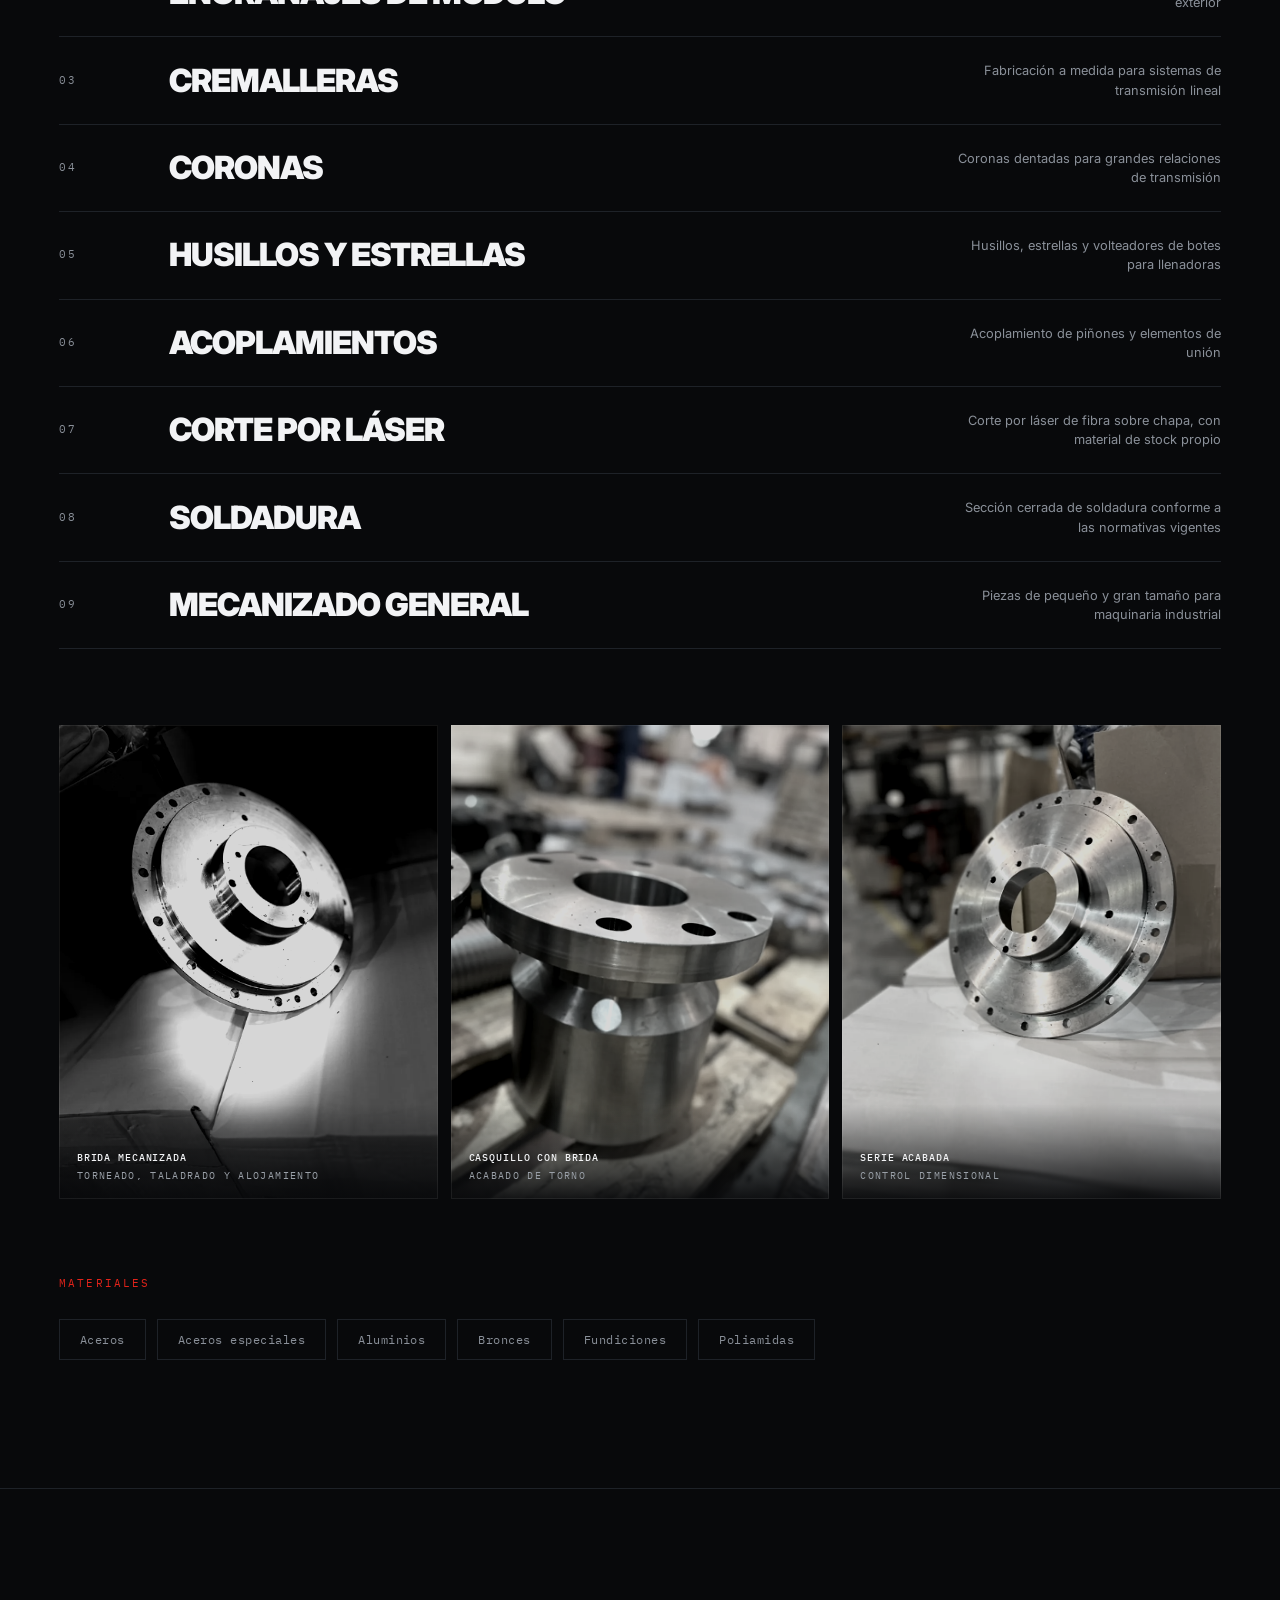
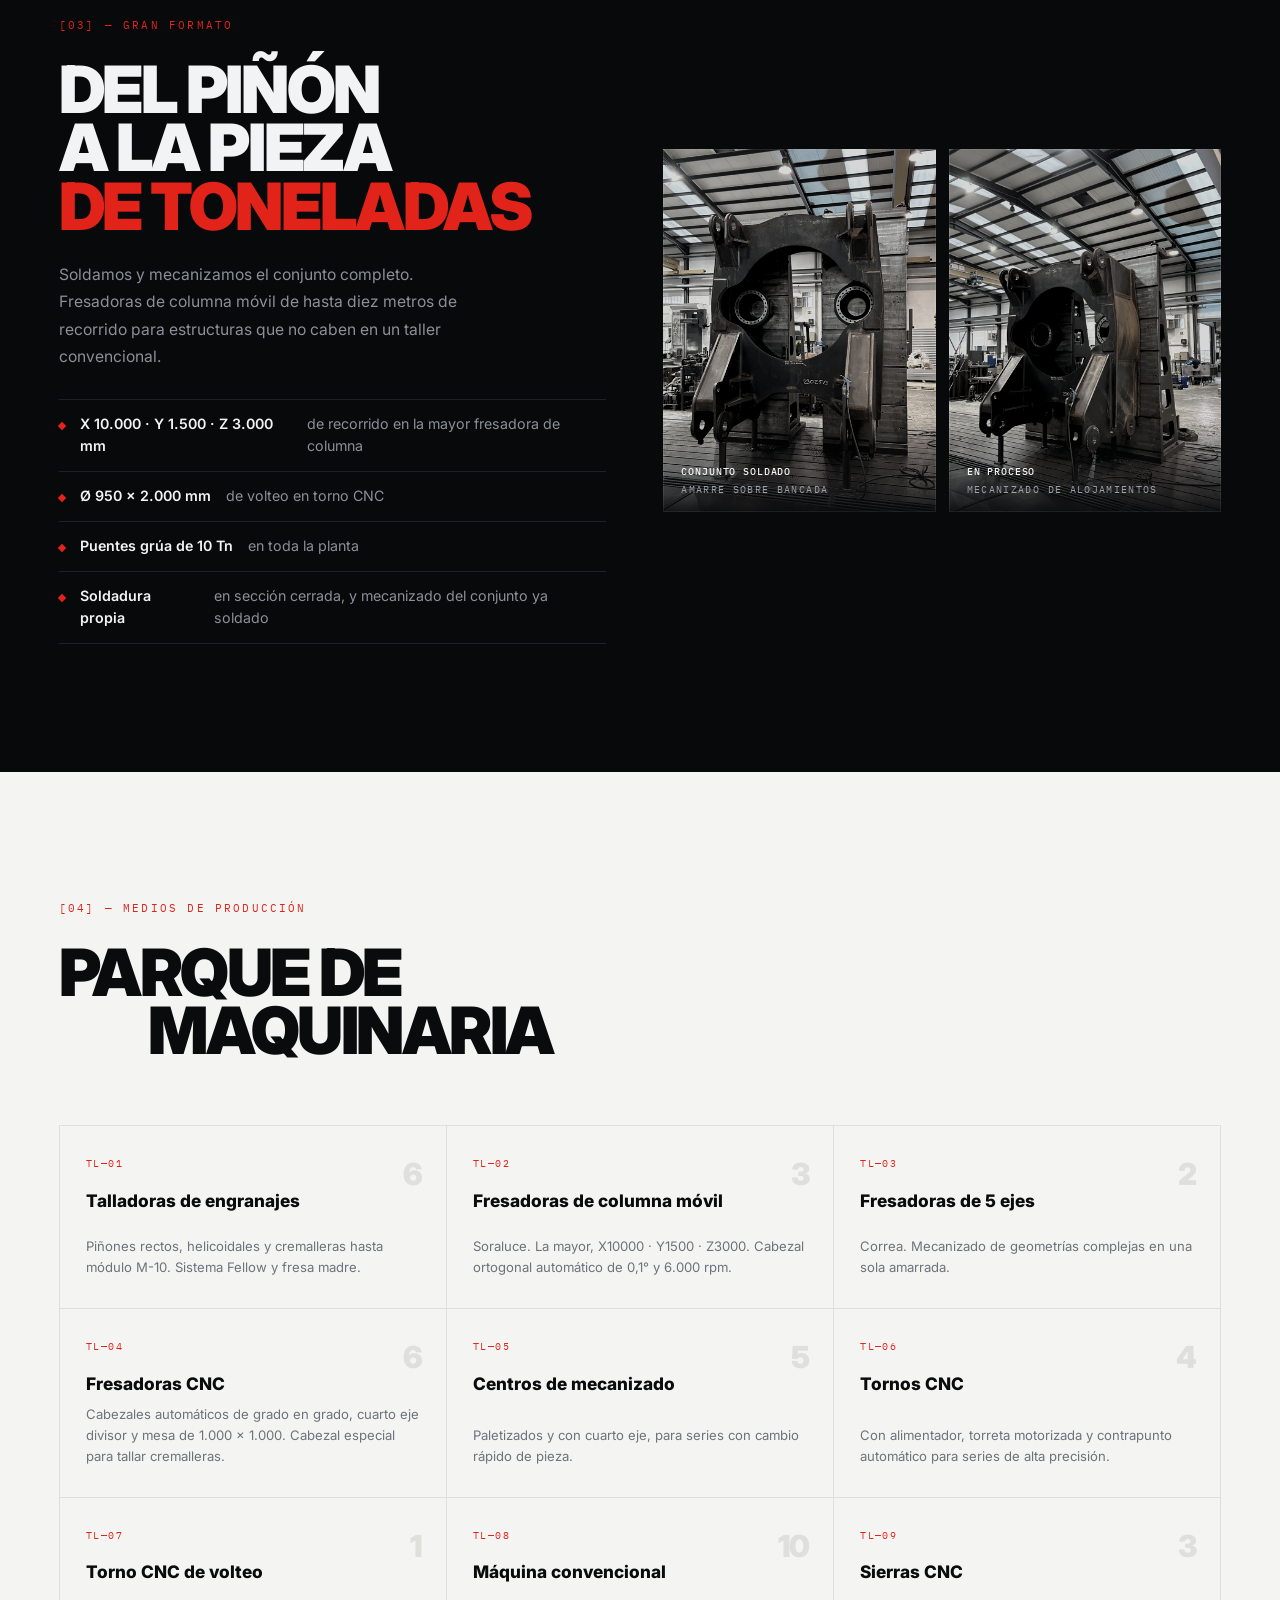
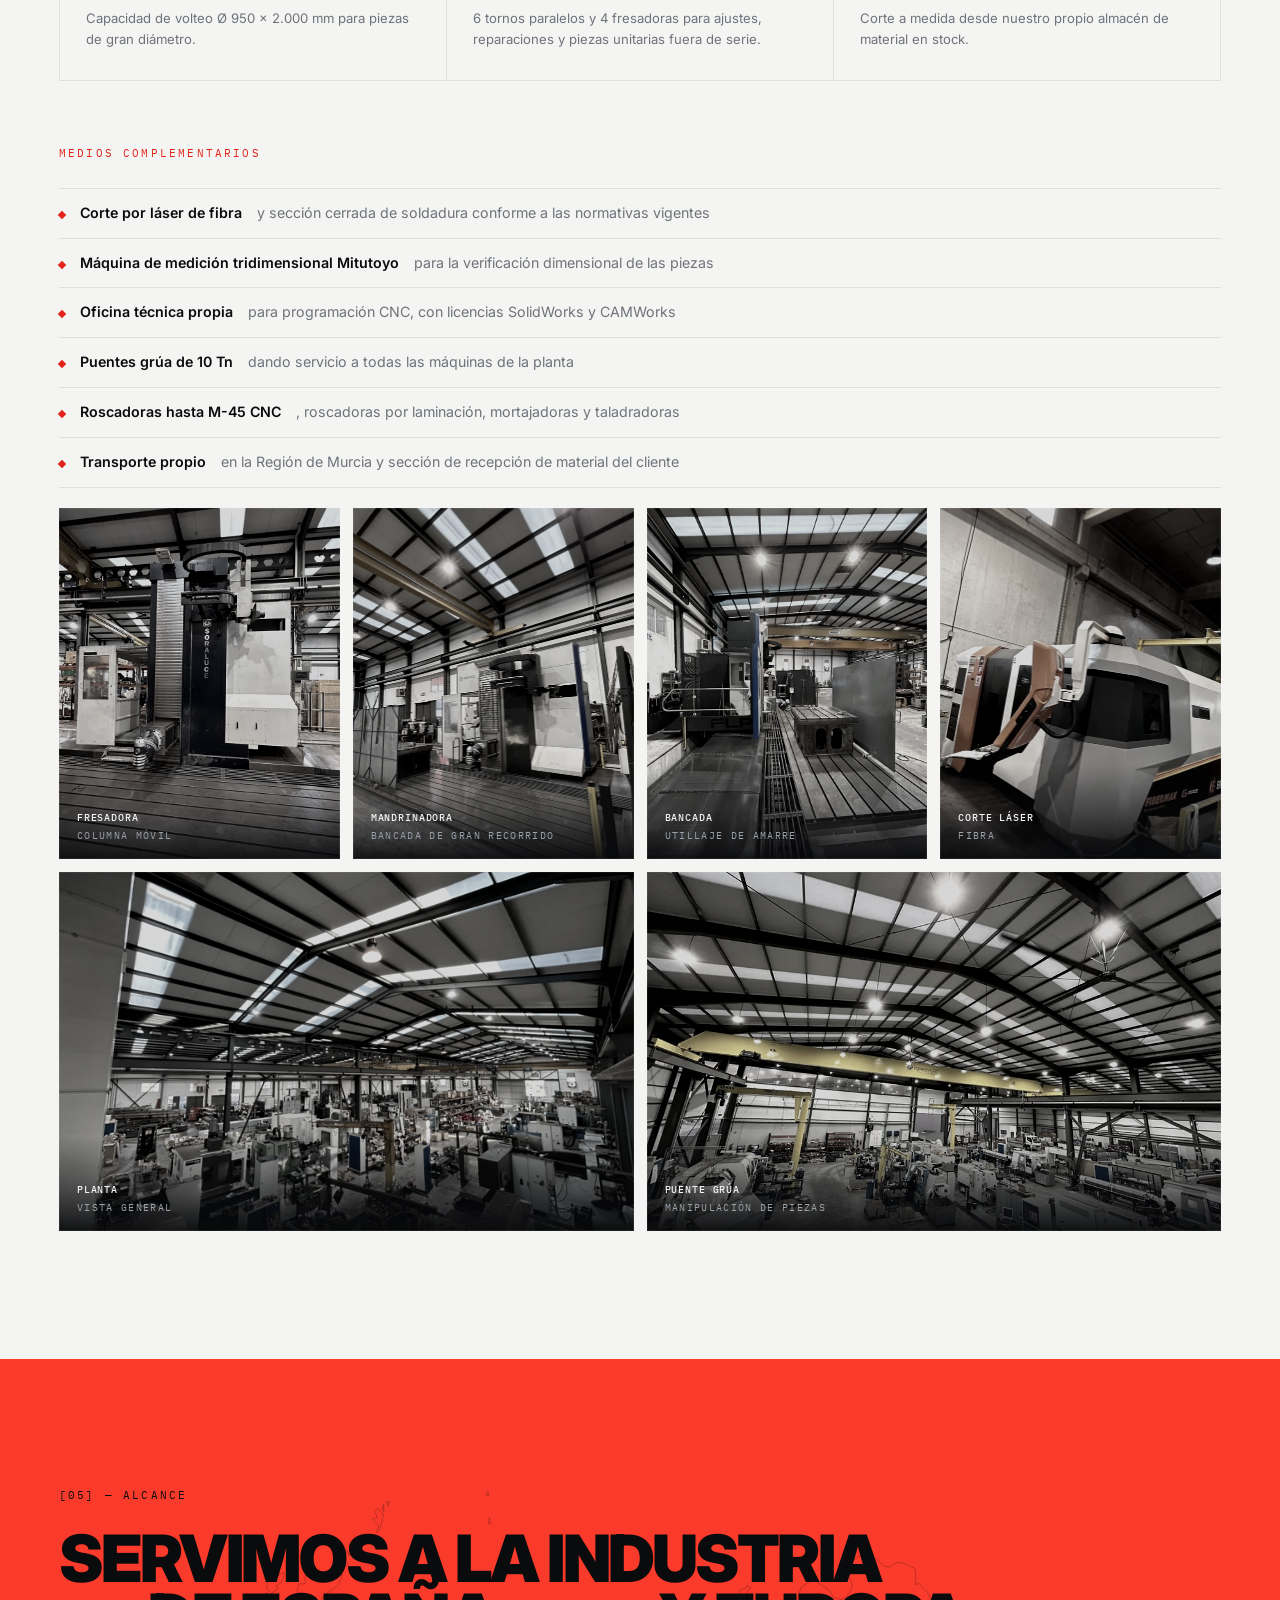
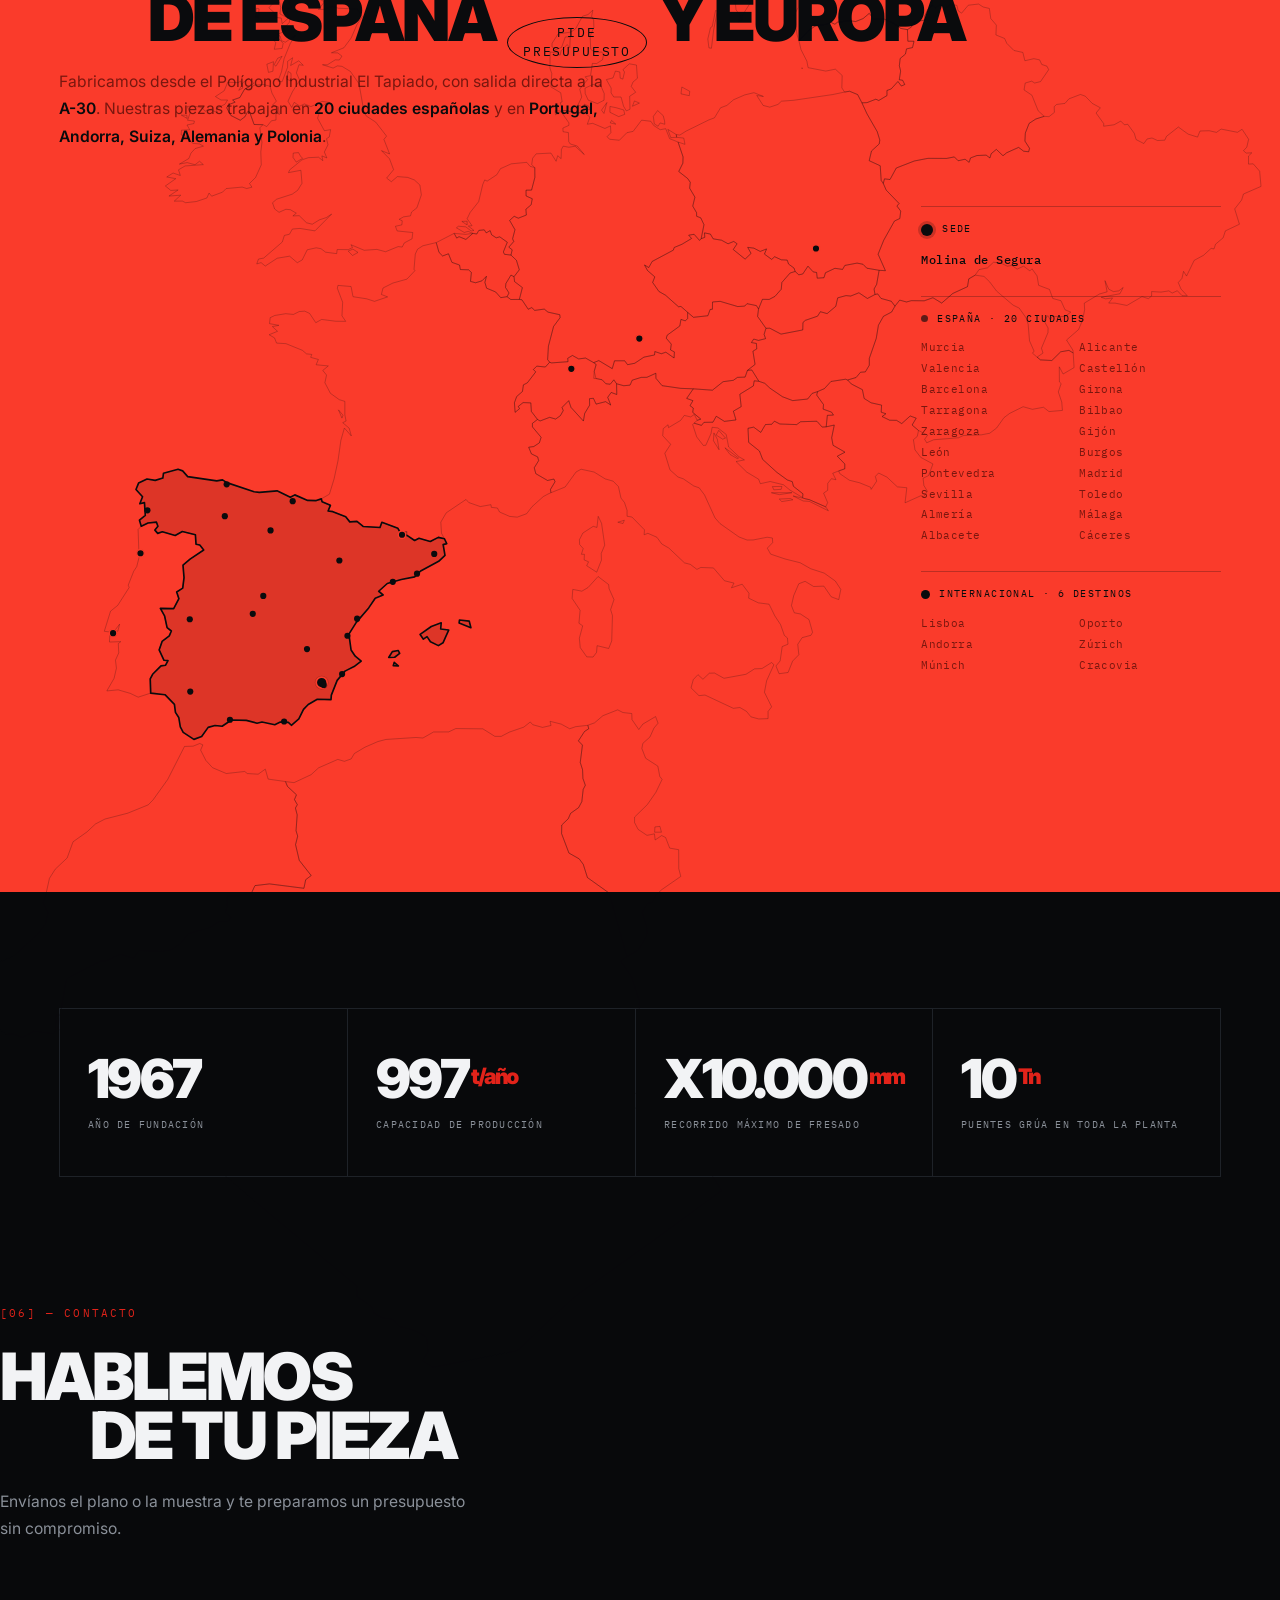
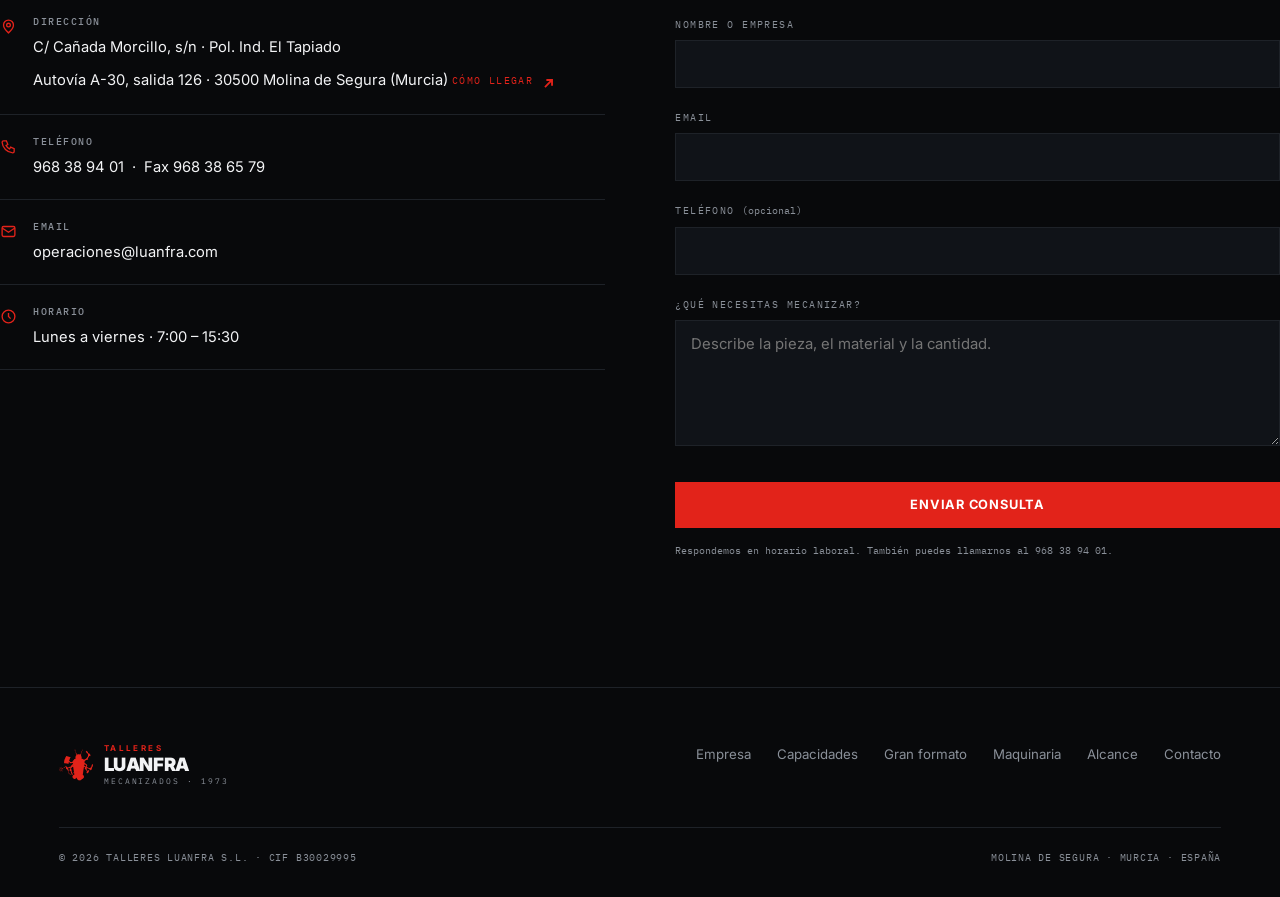
==== commit 7925488c: "Use FormSubmit activation hash for contact form. Replace naked email endpoint and add a 15s abort so" ====
--- a/index.html
+++ b/index.html
@@ -1052,9 +1052,7 @@
       aviso.className='aviso ver'; return;
     }
 
-    /* Envío a operaciones@ vía FormSubmit (sin cuenta Formspree).
-       La primera vez FormSubmit manda un correo de activación a operaciones@;
-       hay que confirmar ese enlace una sola vez. */
+    /* FormSubmit: destino = hash activado para operaciones@luanfra.com */
     var boton = form.querySelector('button[type="submit"]');
     var textoBoton = boton.textContent;
     boton.disabled = true;
@@ -1066,10 +1064,14 @@
     carga.set('_template', 'table');
     carga.set('_captcha', 'false');
 
-    fetch('https://formsubmit.co/ajax/operaciones@luanfra.com', {
+    var ctrl = (typeof AbortController !== 'undefined') ? new AbortController() : null;
+    var temporizador = setTimeout(function(){ if(ctrl) ctrl.abort(); }, 15000);
+
+    fetch('https://formsubmit.co/ajax/ed7541912776c0e15033d1019d89b965', {
       method: 'POST',
       headers: {'Accept': 'application/json'},
-      body: carga
+      body: carga,
+      signal: ctrl ? ctrl.signal : undefined
     }).then(function(r){
       return r.json().then(function(d){
         if(r.ok && (!d || d.success !== false)){
@@ -1086,6 +1088,7 @@
       aviso.textContent='No se ha podido enviar. Escríbenos a operaciones@luanfra.com o llama al 968 38 94 01.';
       aviso.className='aviso ver';
     }).then(function(){
+      clearTimeout(temporizador);
       boton.disabled = false;
       boton.textContent = textoBoton;
     });
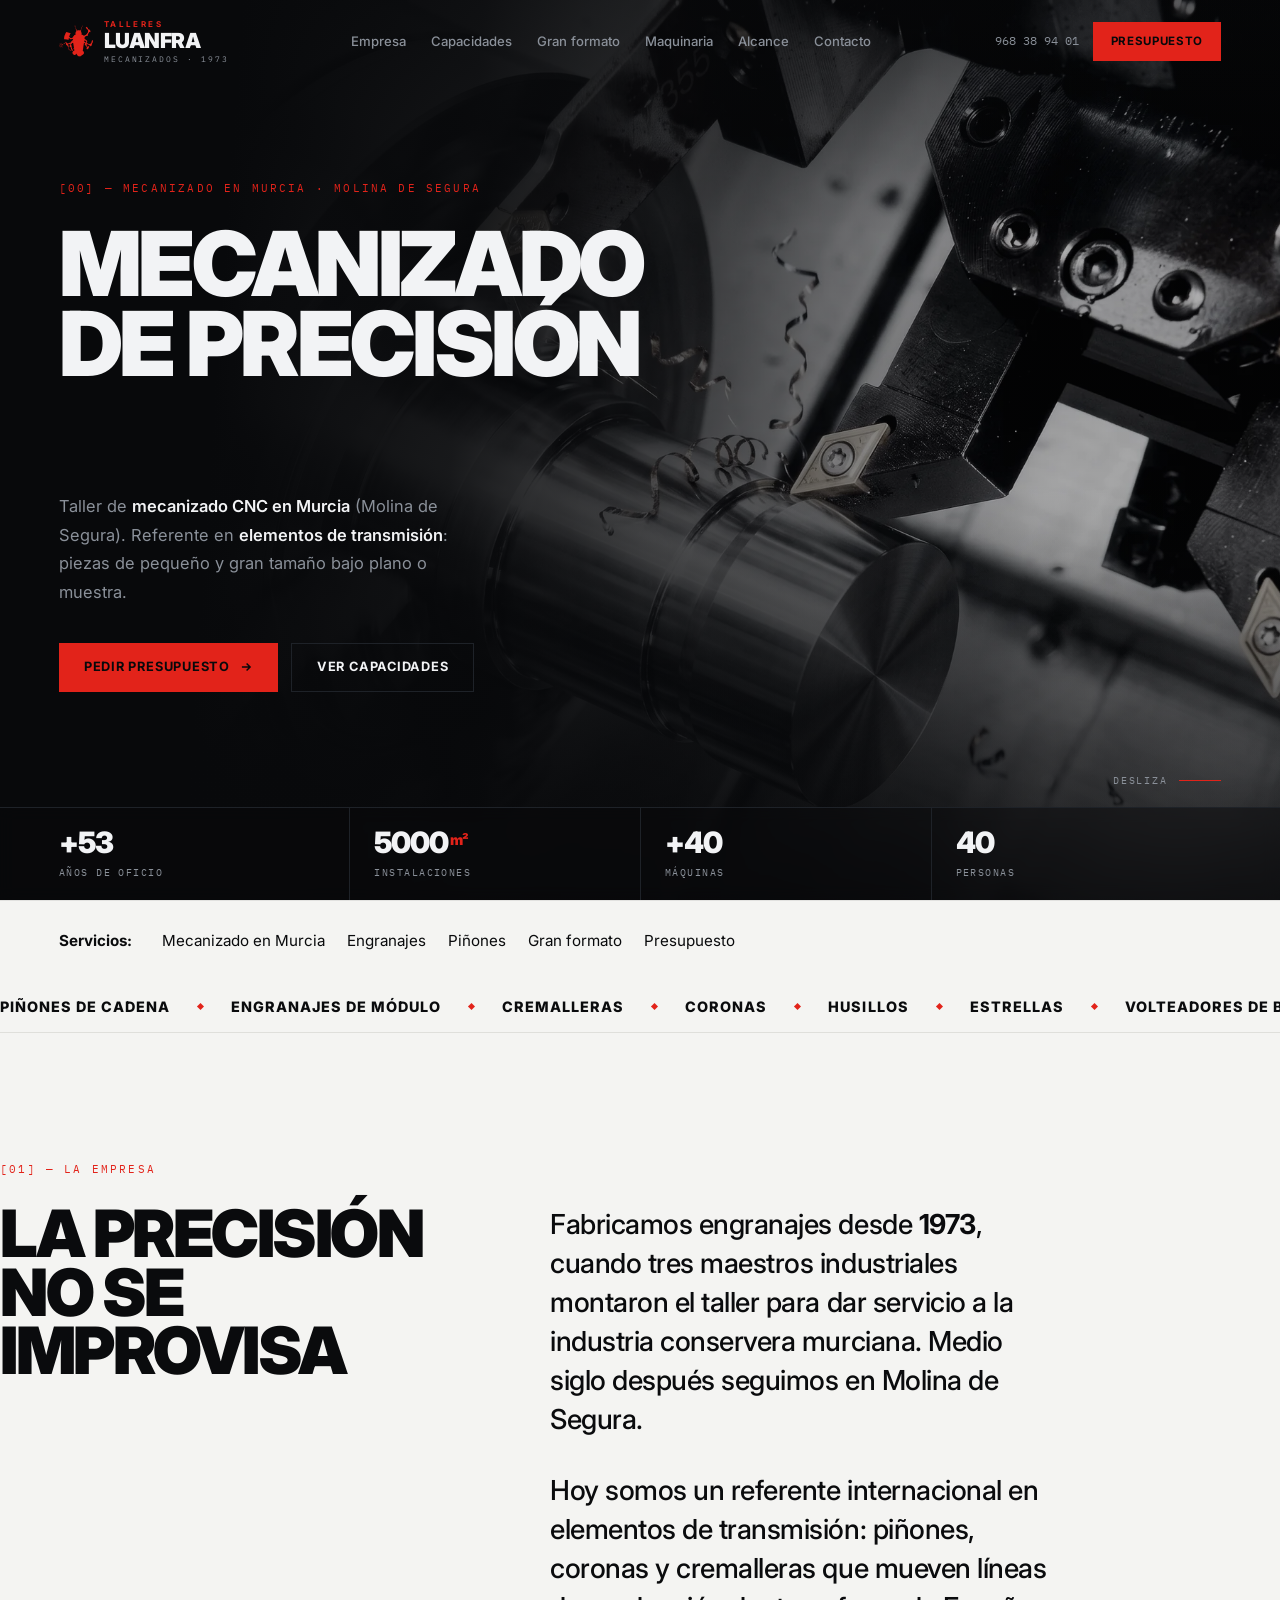
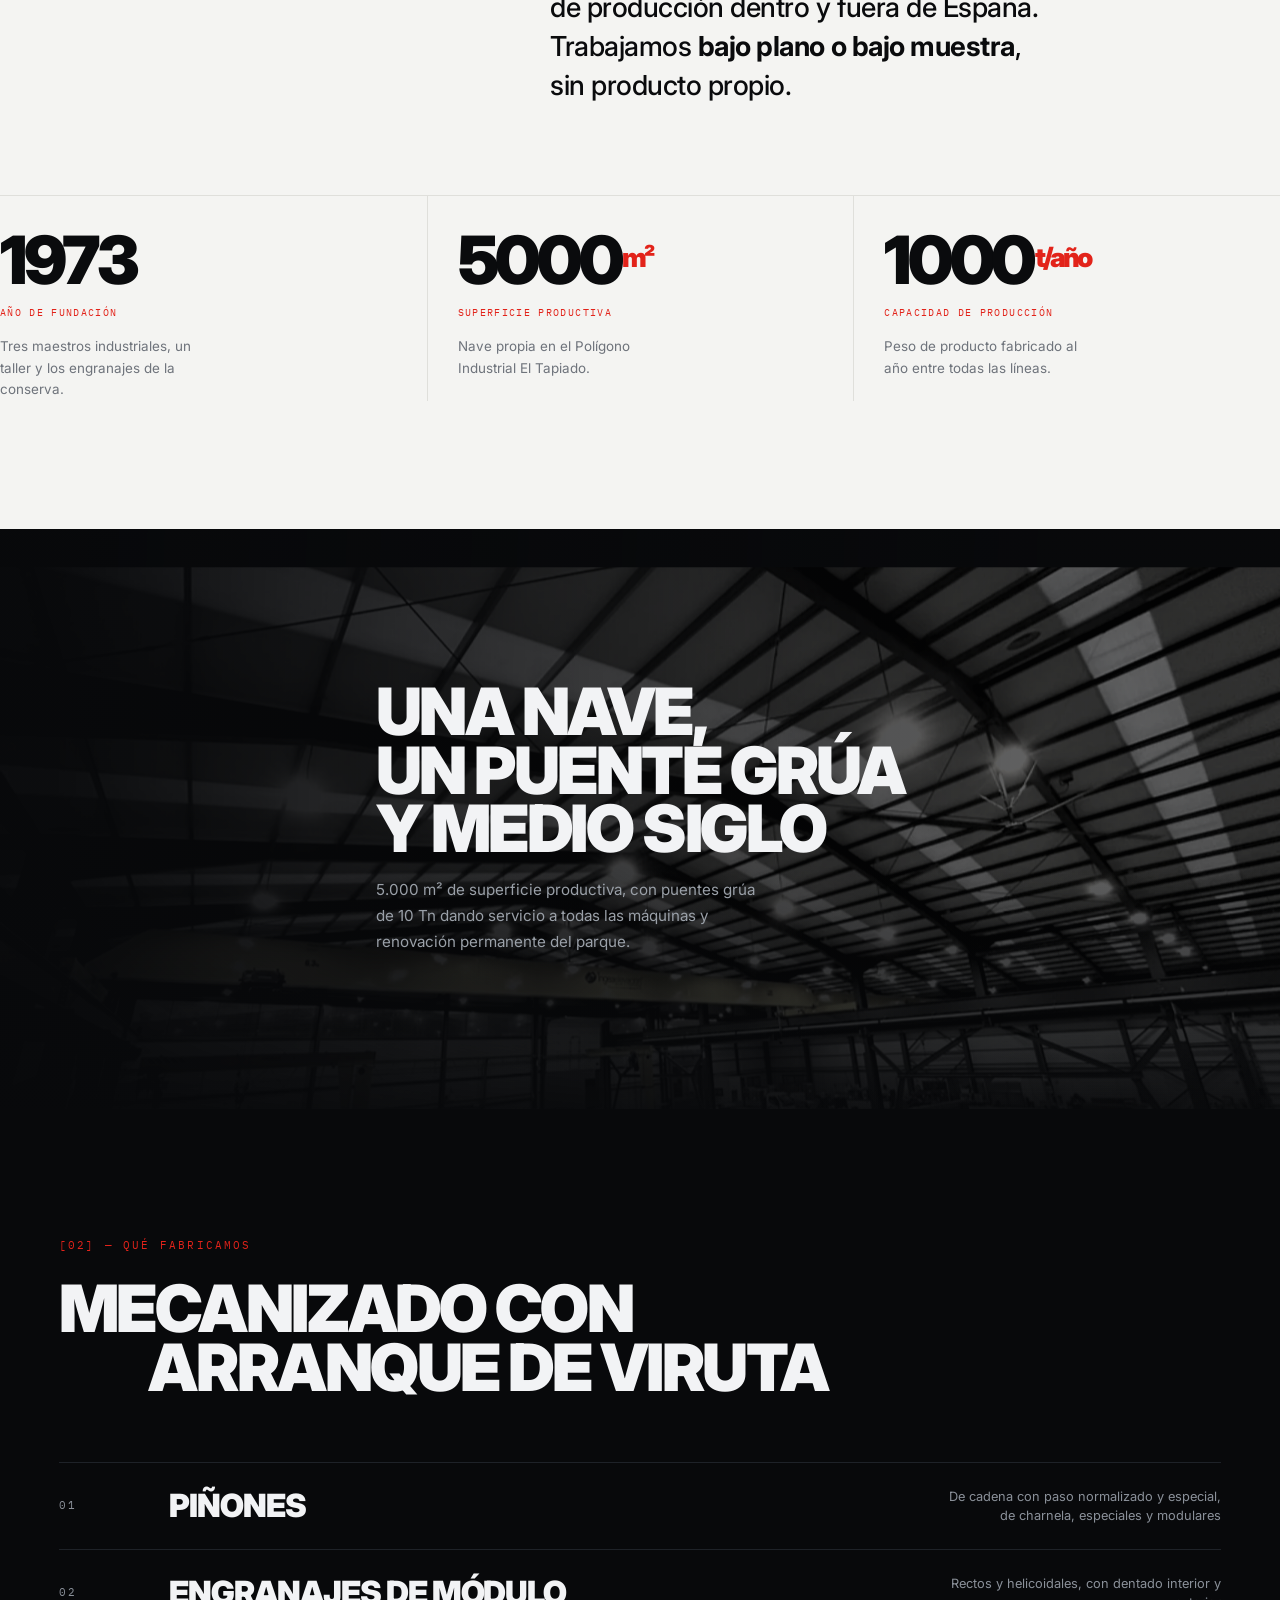
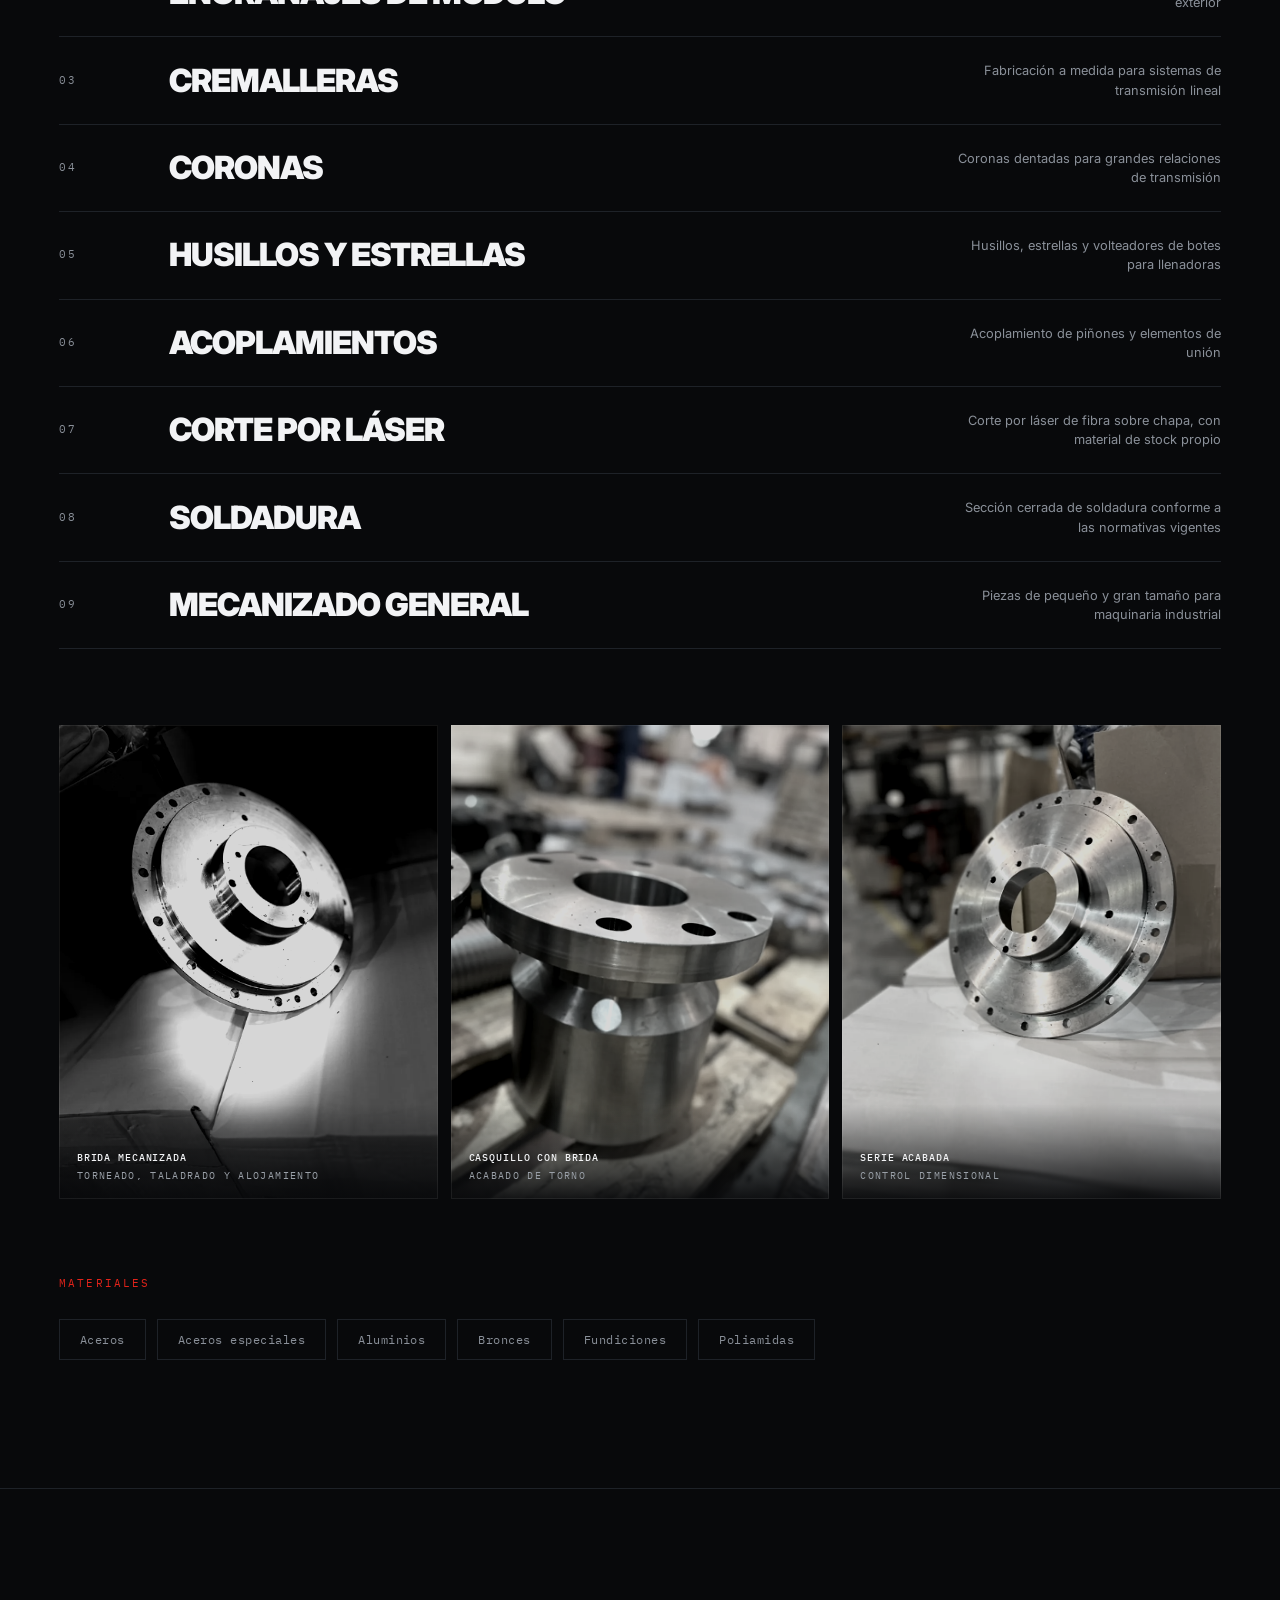
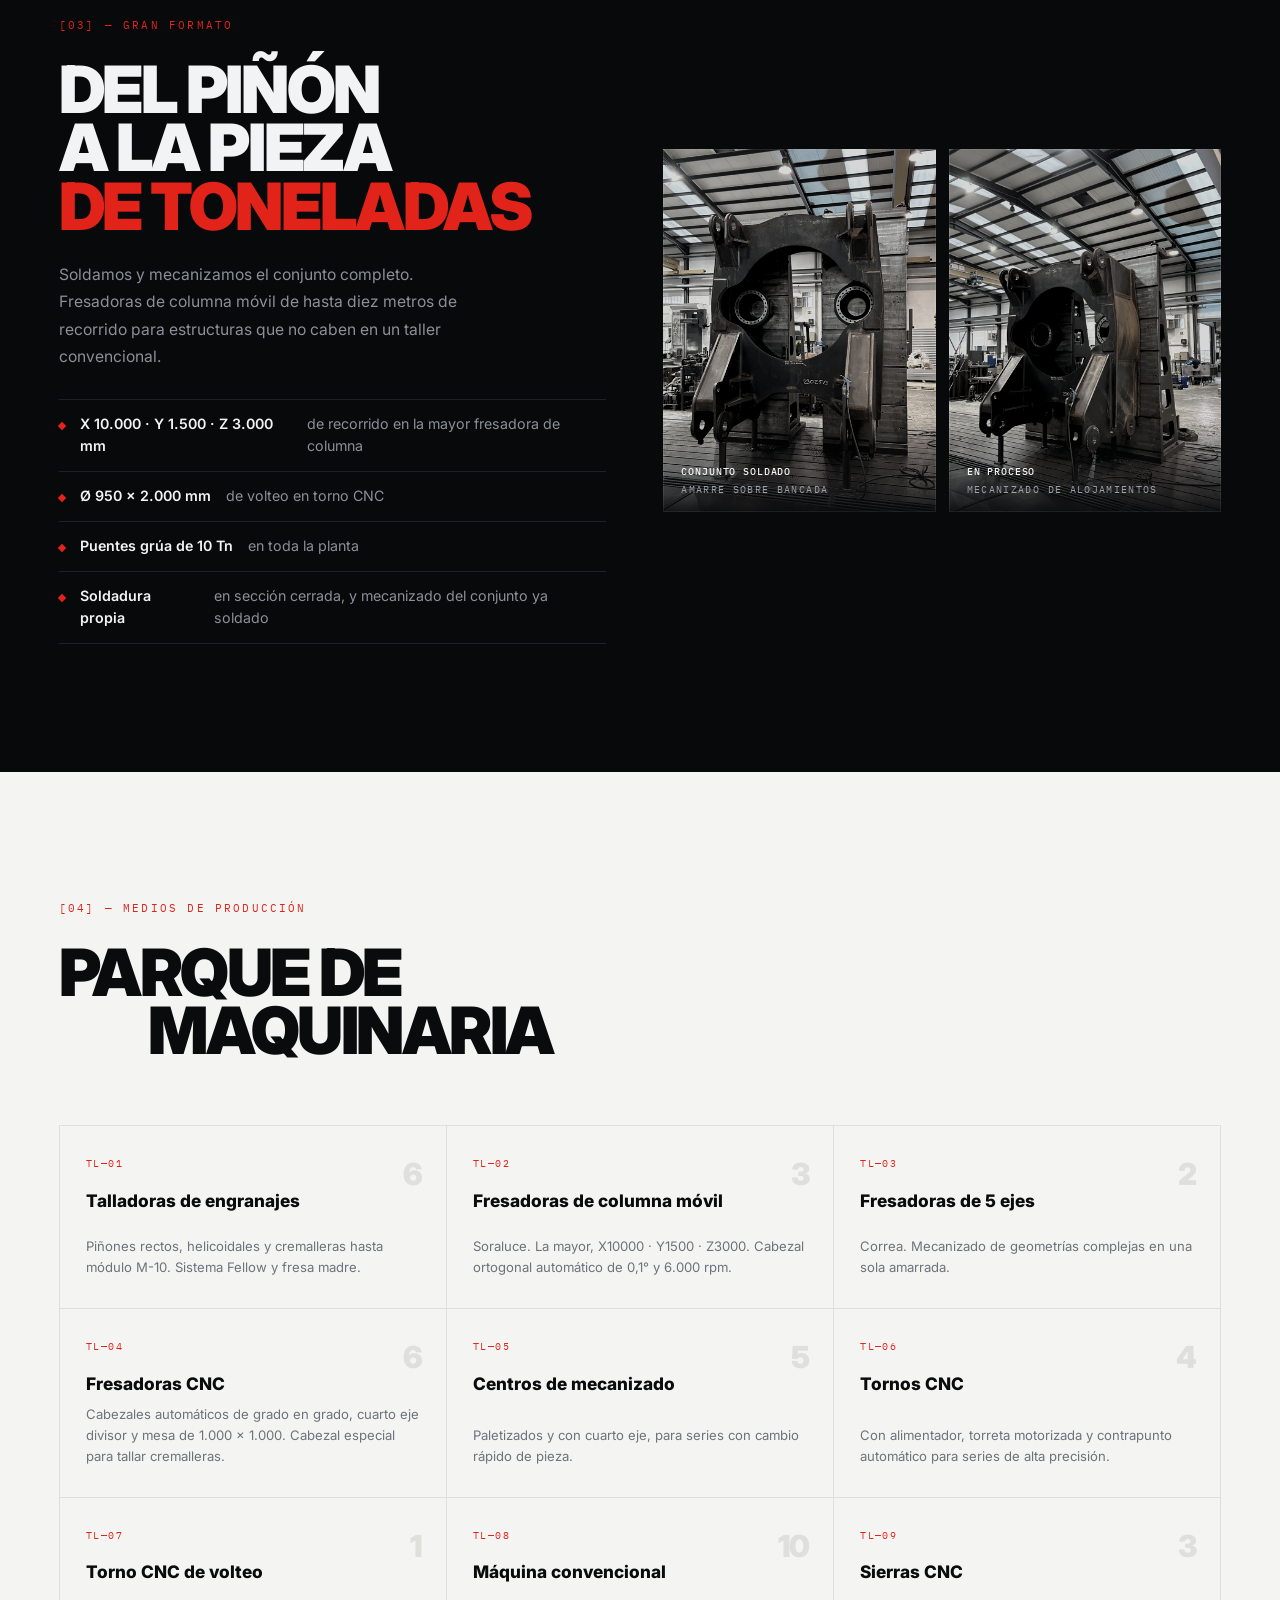
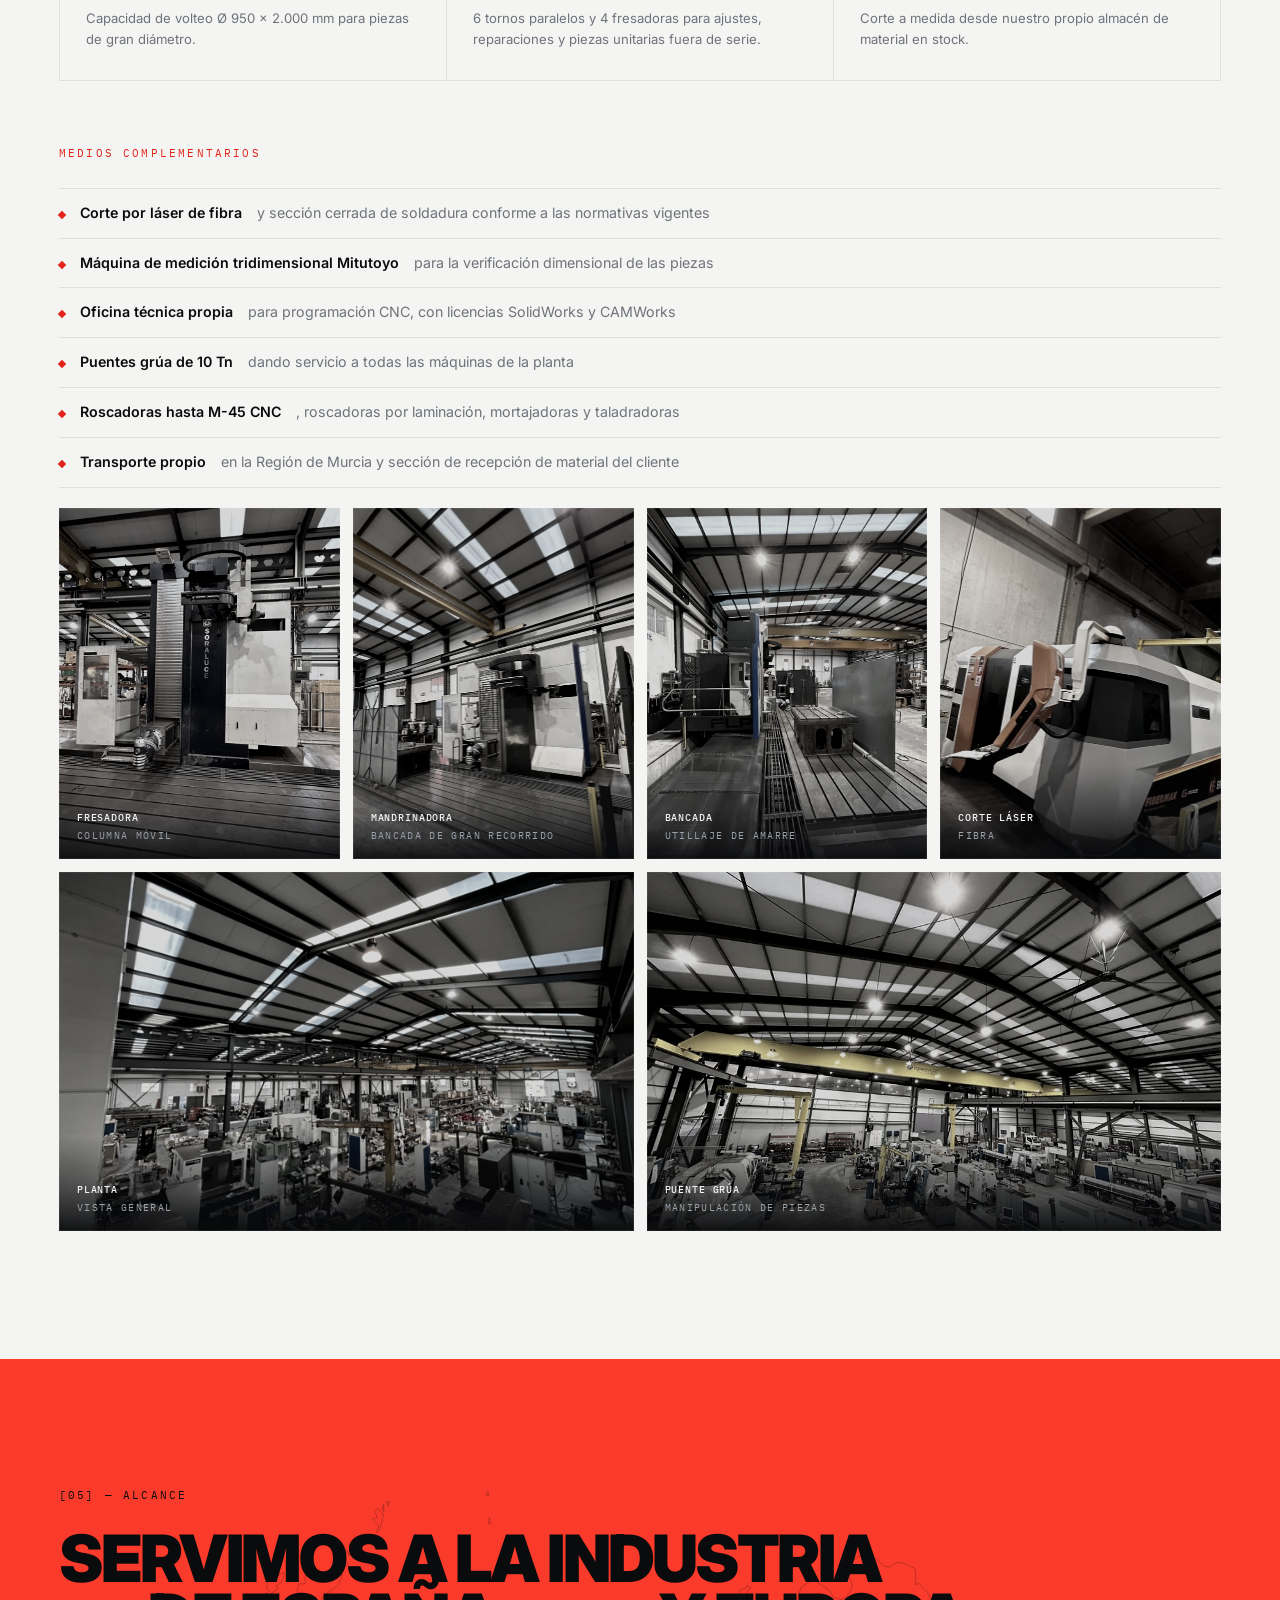
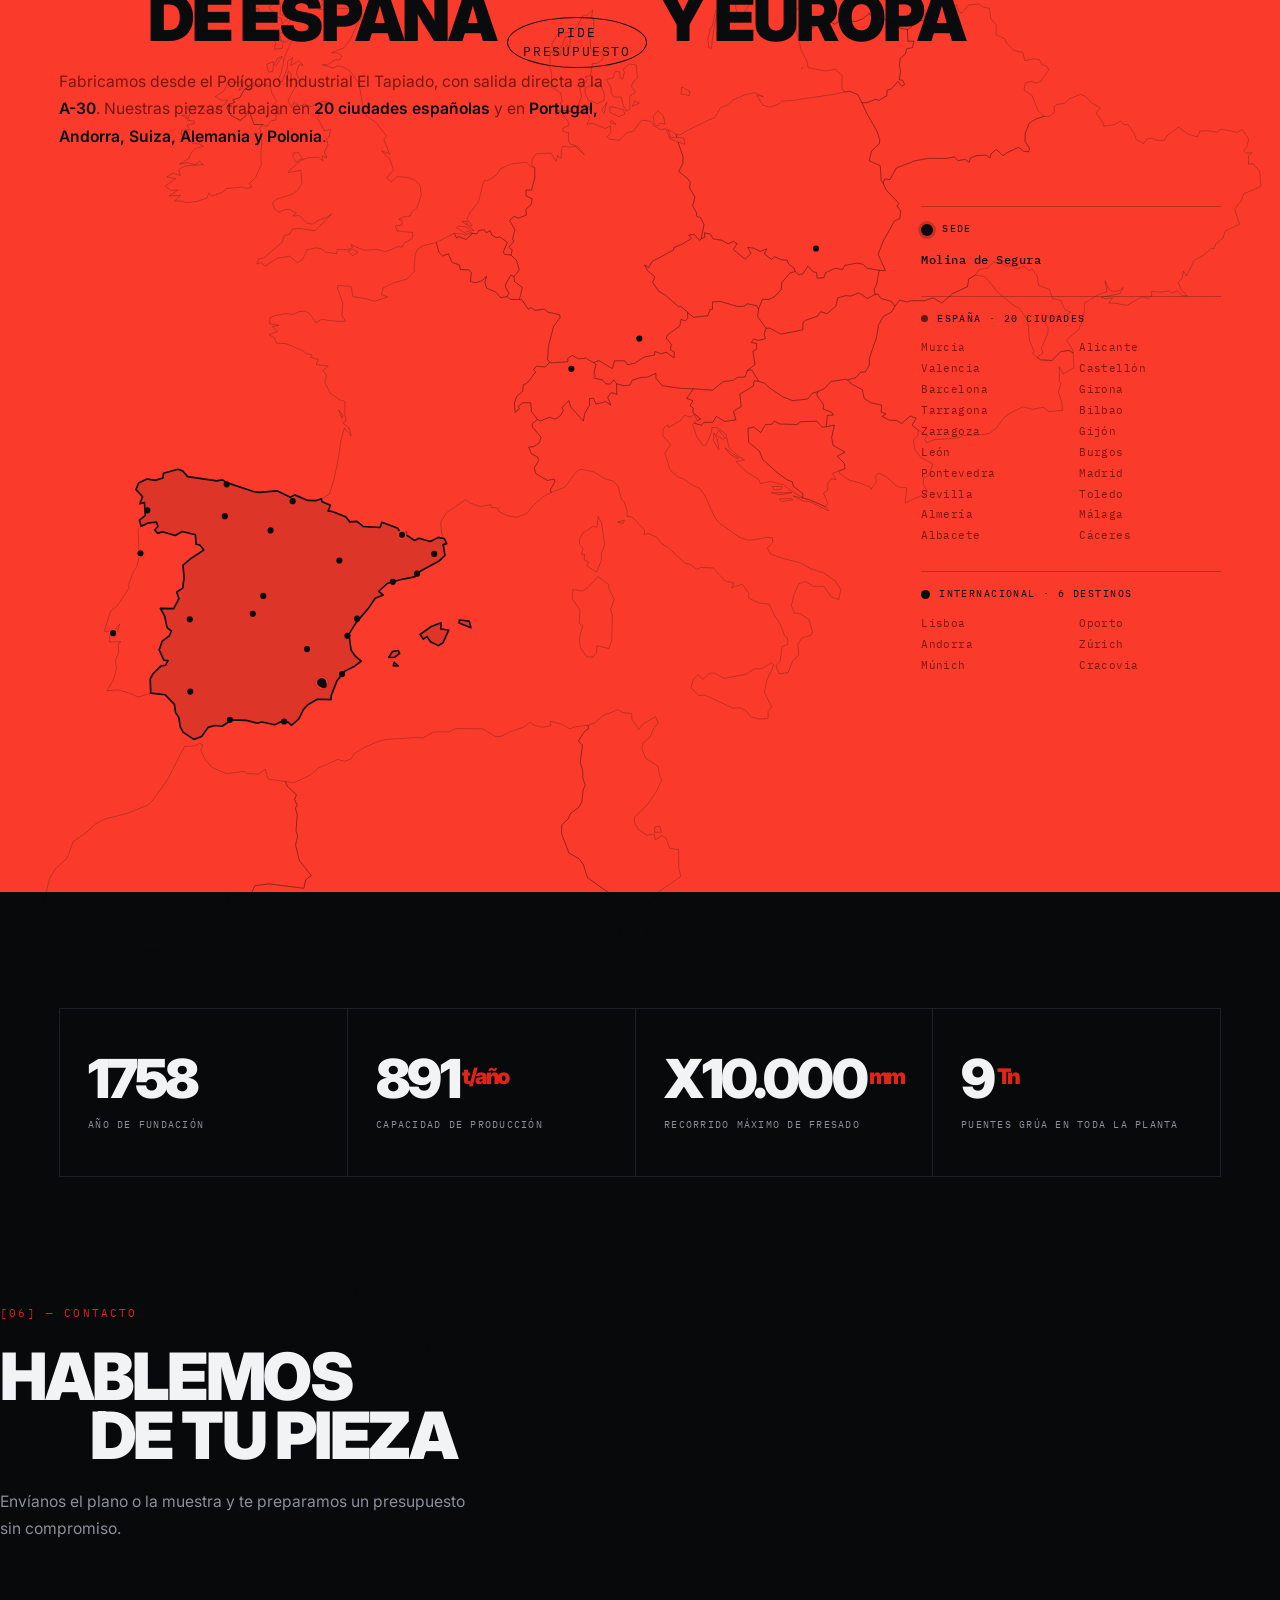
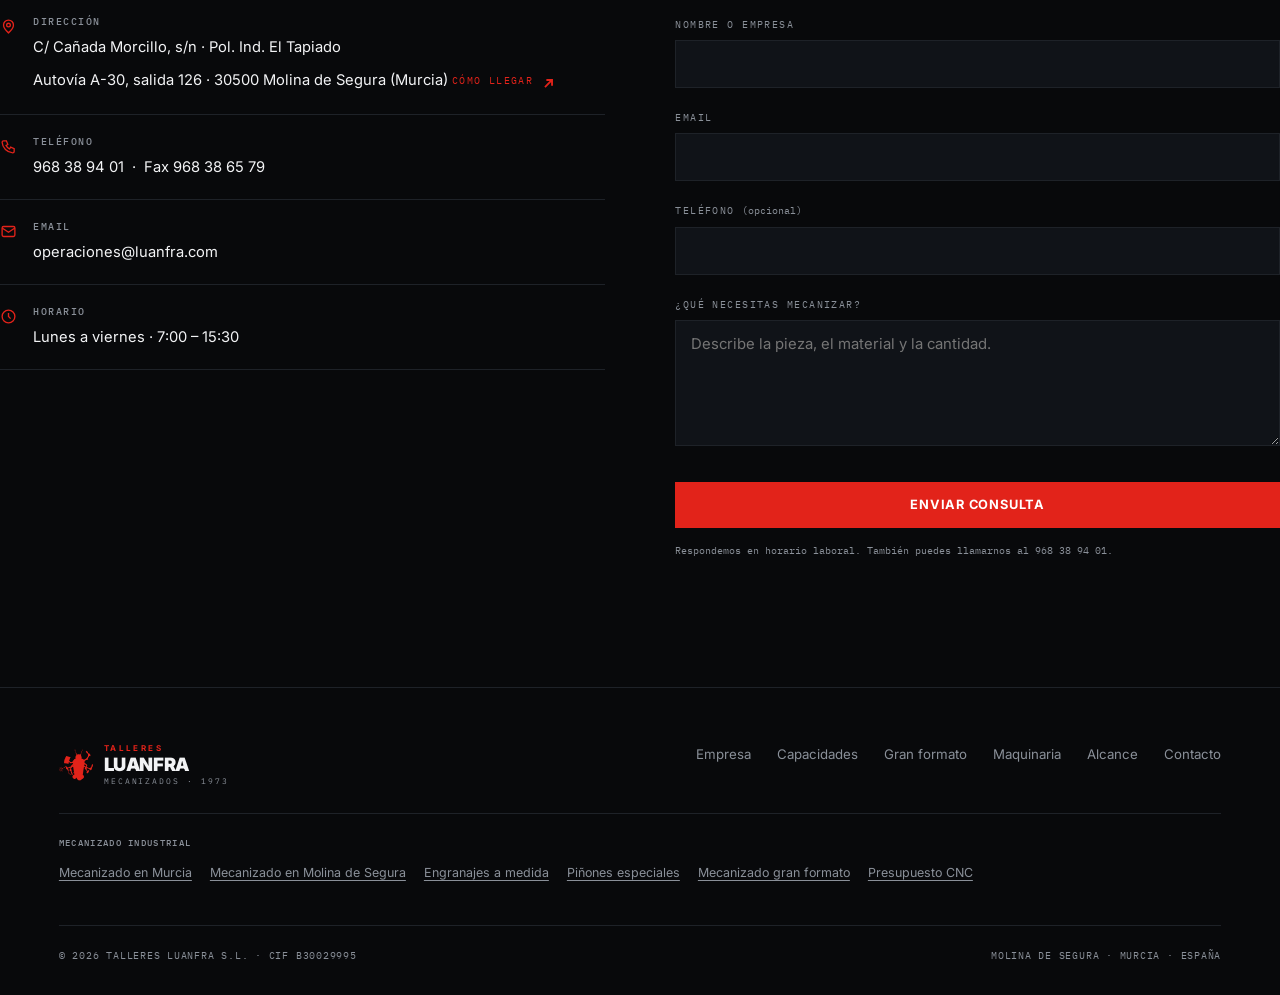
==== commit 0bfc17c1: "Restore SEO landings and add Murcia-focused footer links. Remove redirects for service pages, republ" ====
--- a/index.html
+++ b/index.html
@@ -502,6 +502,11 @@
 .legal{margin-top:42px;padding-top:22px;border-top:1px solid var(--rule);display:flex;
   justify-content:space-between;gap:15px;flex-wrap:wrap;
   font-family:var(--mono);font-size:.6rem;letter-spacing:.08em;color:var(--sec)}
+.pie-seo{margin-top:28px;padding-top:22px;border-top:1px solid var(--rule)}
+.pie-seo b{display:block;font-family:var(--mono);font-size:.58rem;letter-spacing:.14em;text-transform:uppercase;color:var(--sec);margin-bottom:12px;font-weight:500}
+.pie-seo-links{display:flex;flex-wrap:wrap;gap:8px 18px}
+.pie-seo-links a{font-size:.78rem;color:var(--sec);text-decoration:underline;text-underline-offset:3px;transition:color .25s}
+.pie-seo-links a:hover{color:var(--fg)}
 
 
 
@@ -606,9 +611,10 @@
 <section id="seo-servicios" class="tema t-blanco" data-tema="blanco" style="padding:28px 0;border-top:1px solid rgba(0,0,0,.08)">
   <div class="wrap" style="display:flex;flex-wrap:wrap;gap:14px 22px;align-items:center;font-size:.95rem">
     <strong style="margin-right:8px">Servicios:</strong>
-    <a href="#capacidades">Piñones y engranajes</a>
-    <a href="#granformato">Gran formato</a>
-    <a href="#maquinaria">Maquinaria</a>
+    <a href="/mecanizado-murcia/">Mecanizado en Murcia</a>
+    <a href="/engranajes/">Engranajes</a>
+    <a href="/pinones/">Piñones</a>
+    <a href="/mecanizado-gran-formato/">Gran formato</a>
     <a href="#contacto">Presupuesto</a>
   </div>
 </section>
@@ -876,6 +882,17 @@
           <a href="#granformato">Gran formato</a><a href="#maquinaria">Maquinaria</a>
           <a href="#alcance">Alcance</a><a href="#contacto">Contacto</a>
         </nav>
+      </div>
+      <div class="pie-seo" aria-label="Servicios y zonas">
+        <b>Mecanizado industrial</b>
+        <div class="pie-seo-links">
+          <a href="/mecanizado-murcia/">Mecanizado en Murcia</a>
+          <a href="/mecanizado-murcia/">Mecanizado en Molina de Segura</a>
+          <a href="/engranajes/">Engranajes a medida</a>
+          <a href="/pinones/">Piñones especiales</a>
+          <a href="/mecanizado-gran-formato/">Mecanizado gran formato</a>
+          <a href="#contacto">Presupuesto CNC</a>
+        </div>
       </div>
       <div class="legal">
         <span>© <span id="anio">2026</span> TALLERES LUANFRA S.L. · CIF B30029995</span>
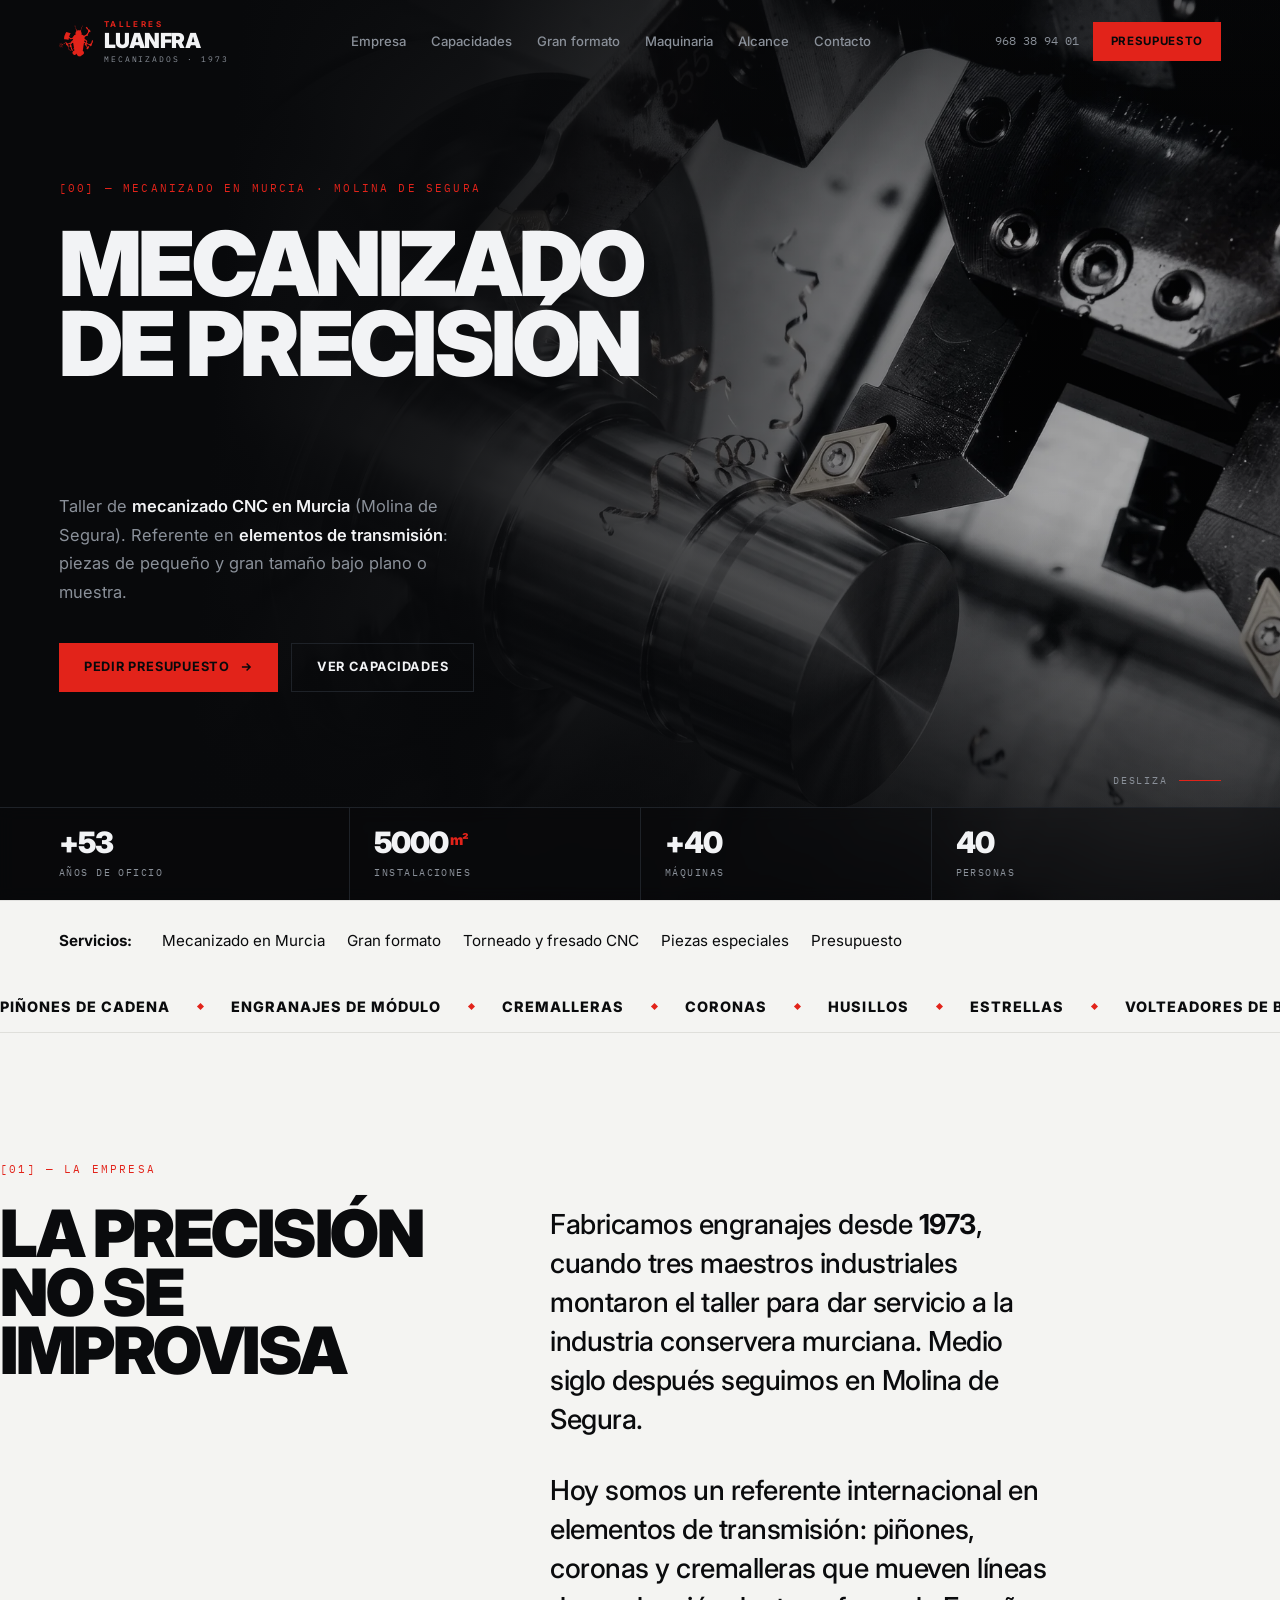
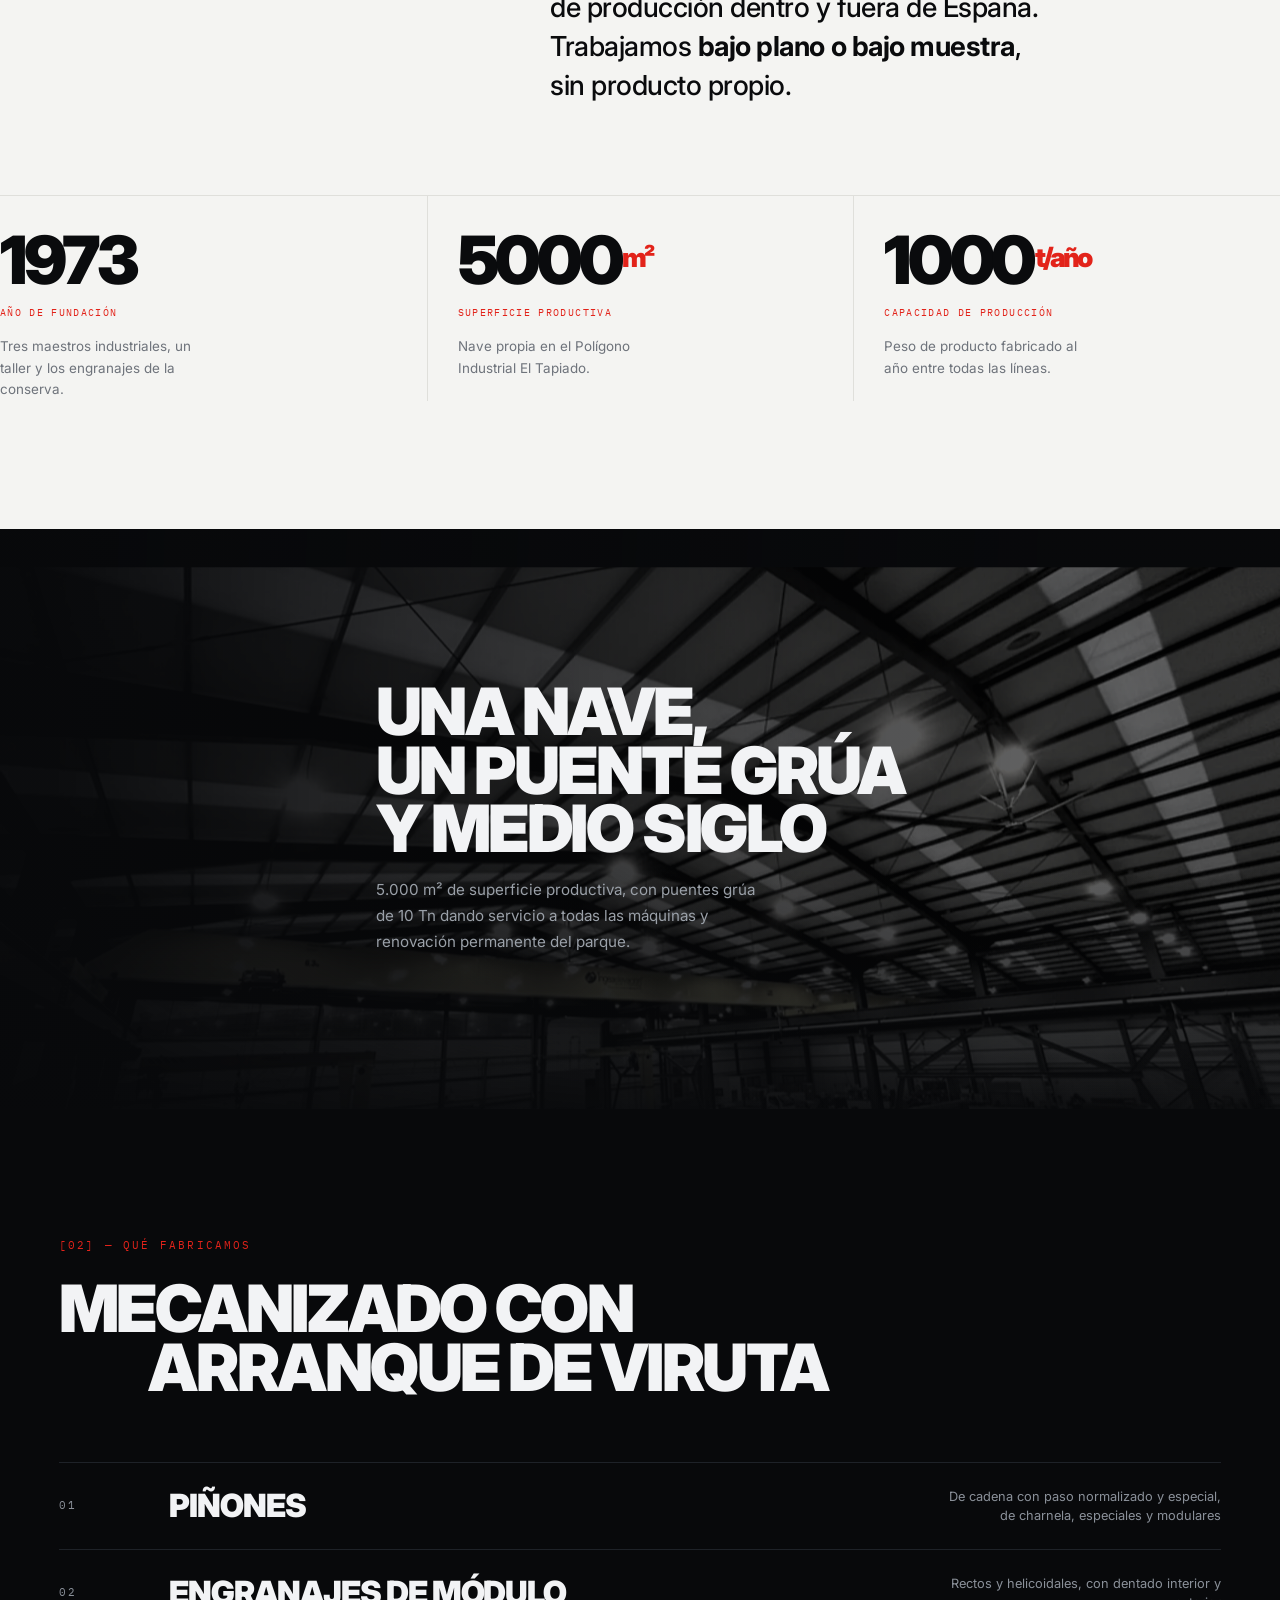
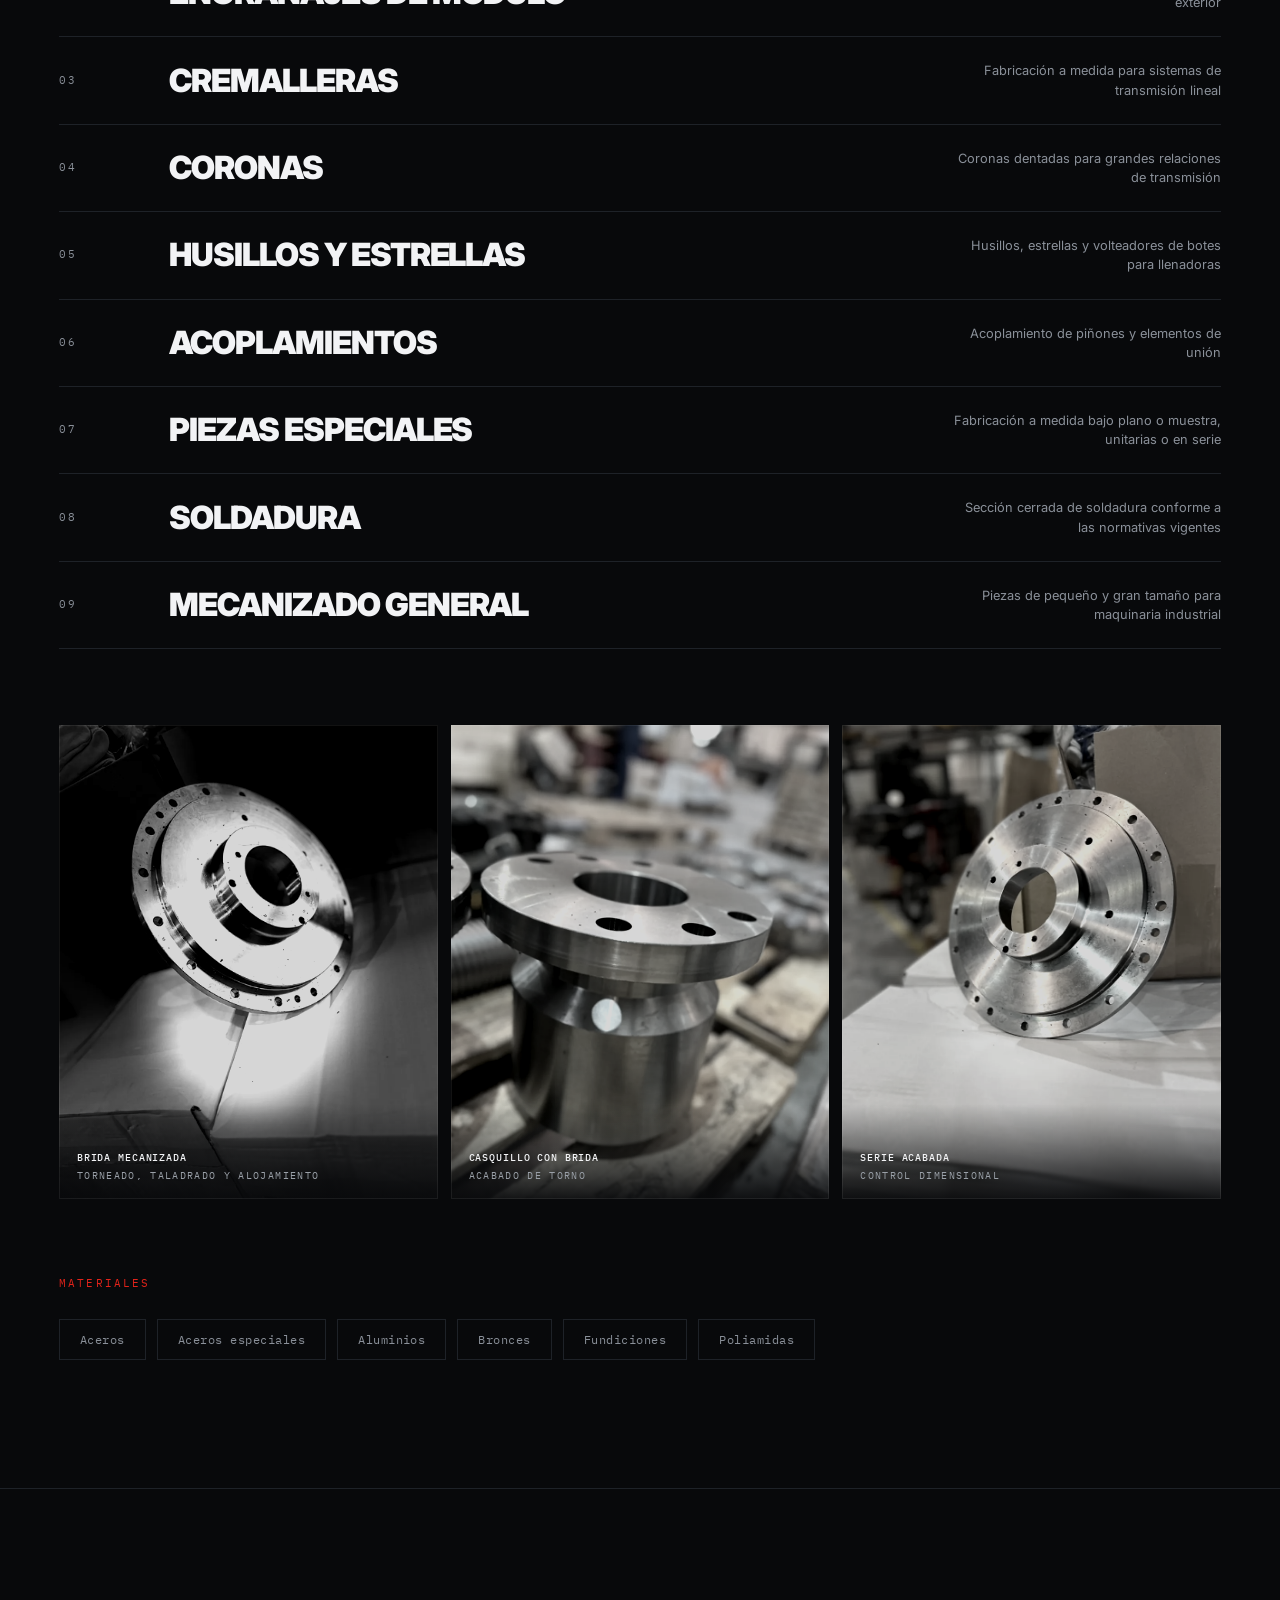
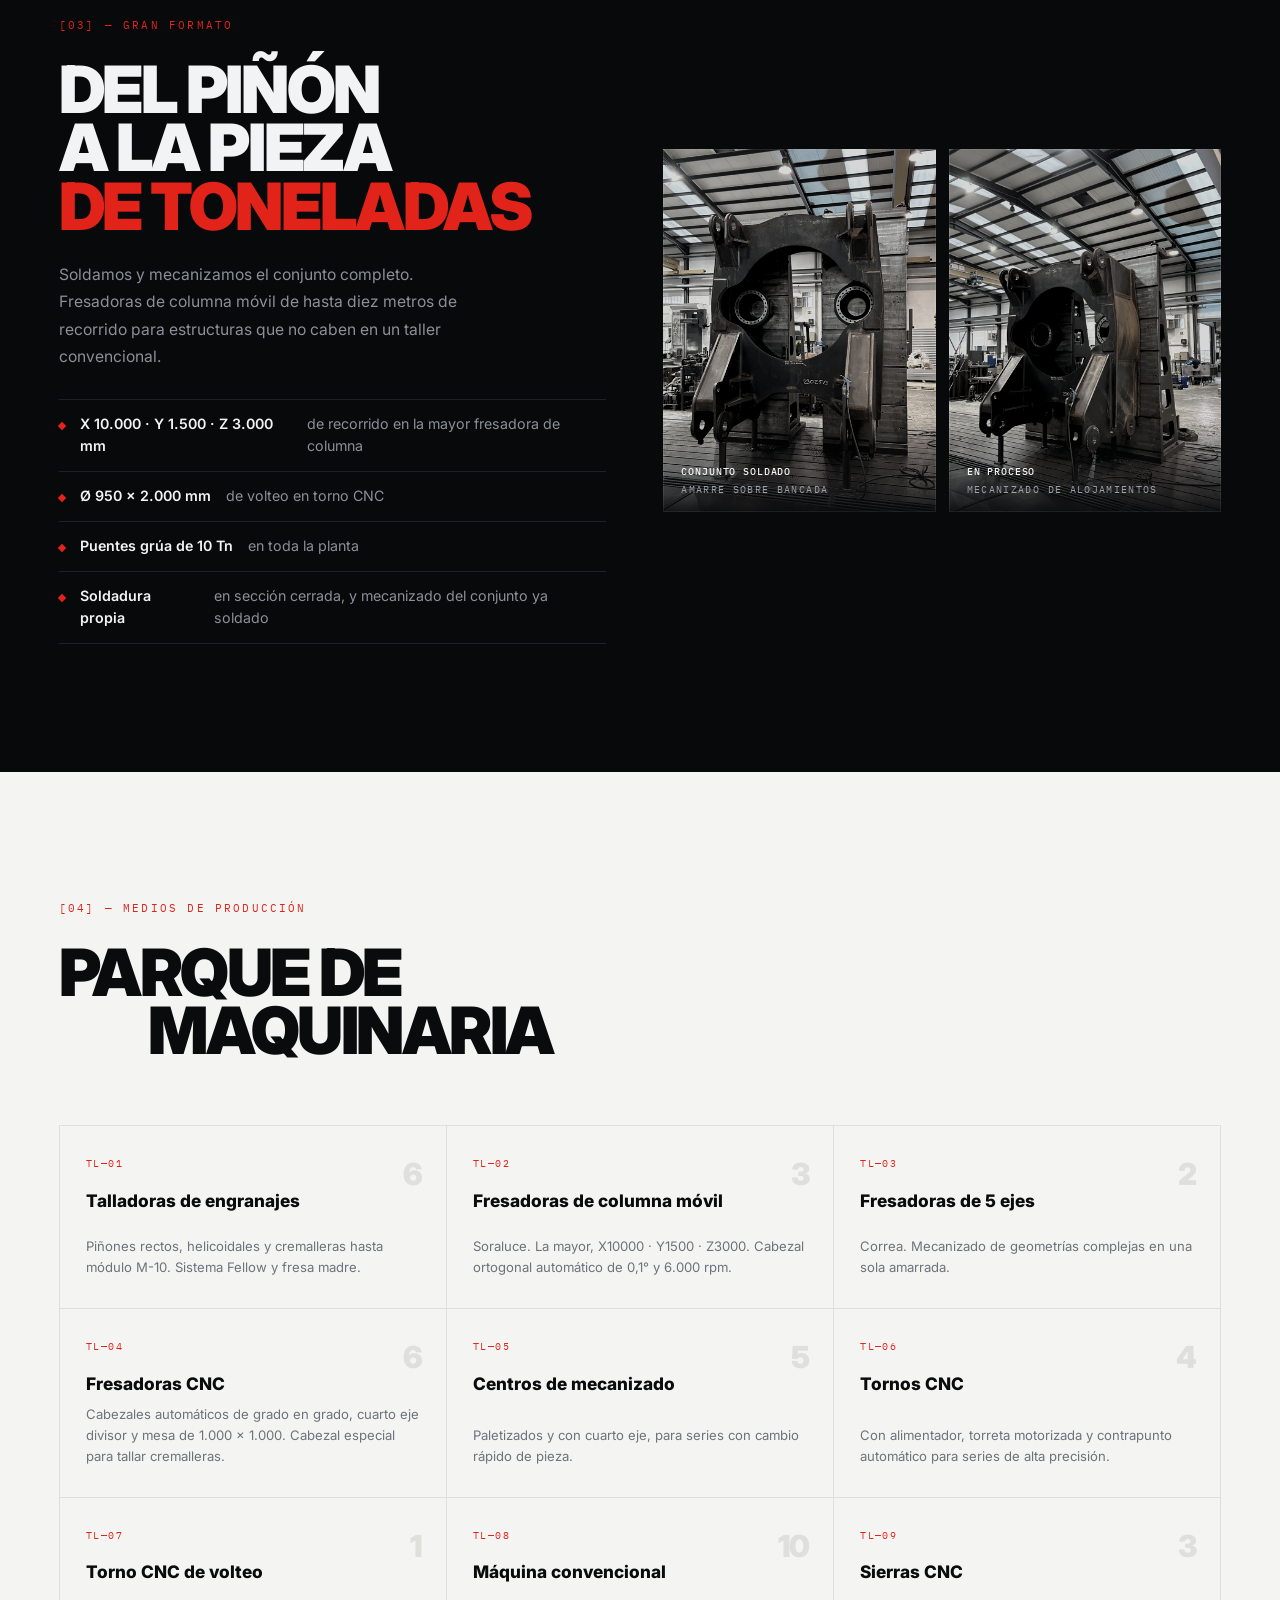
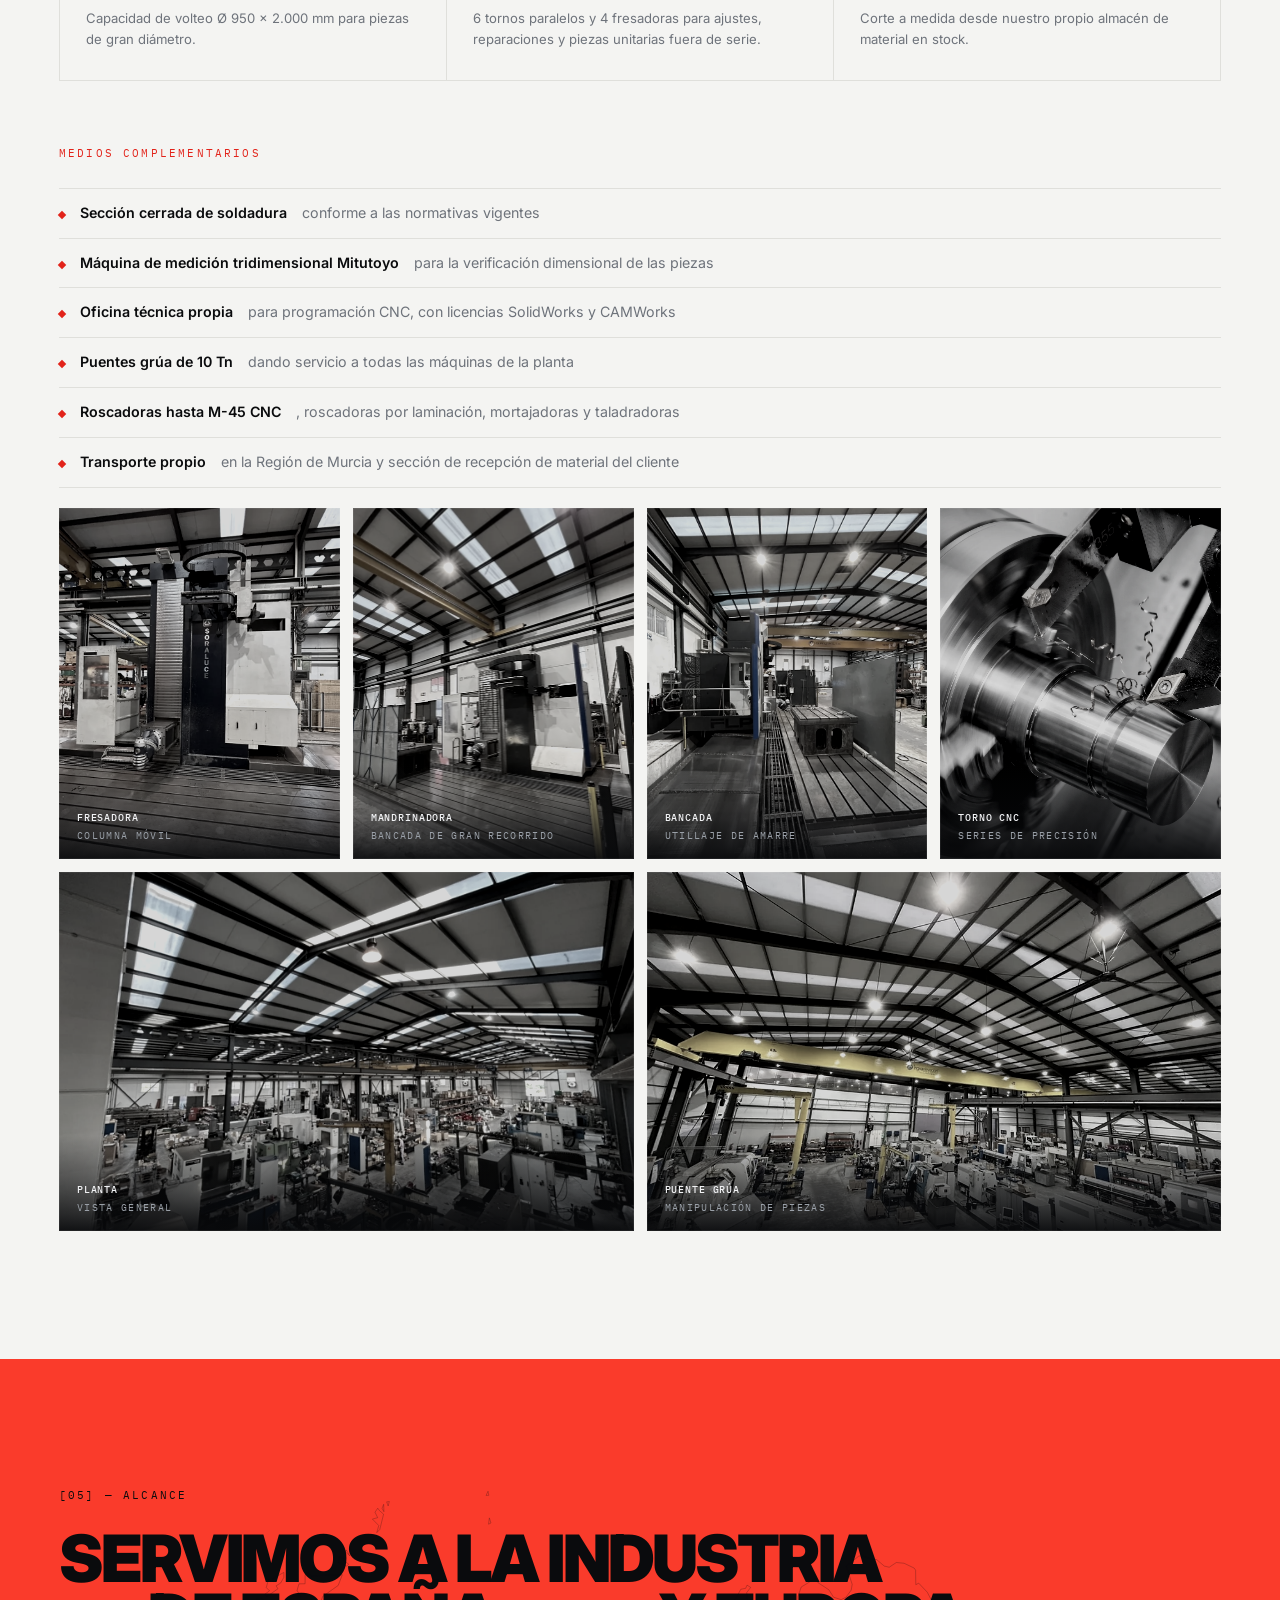
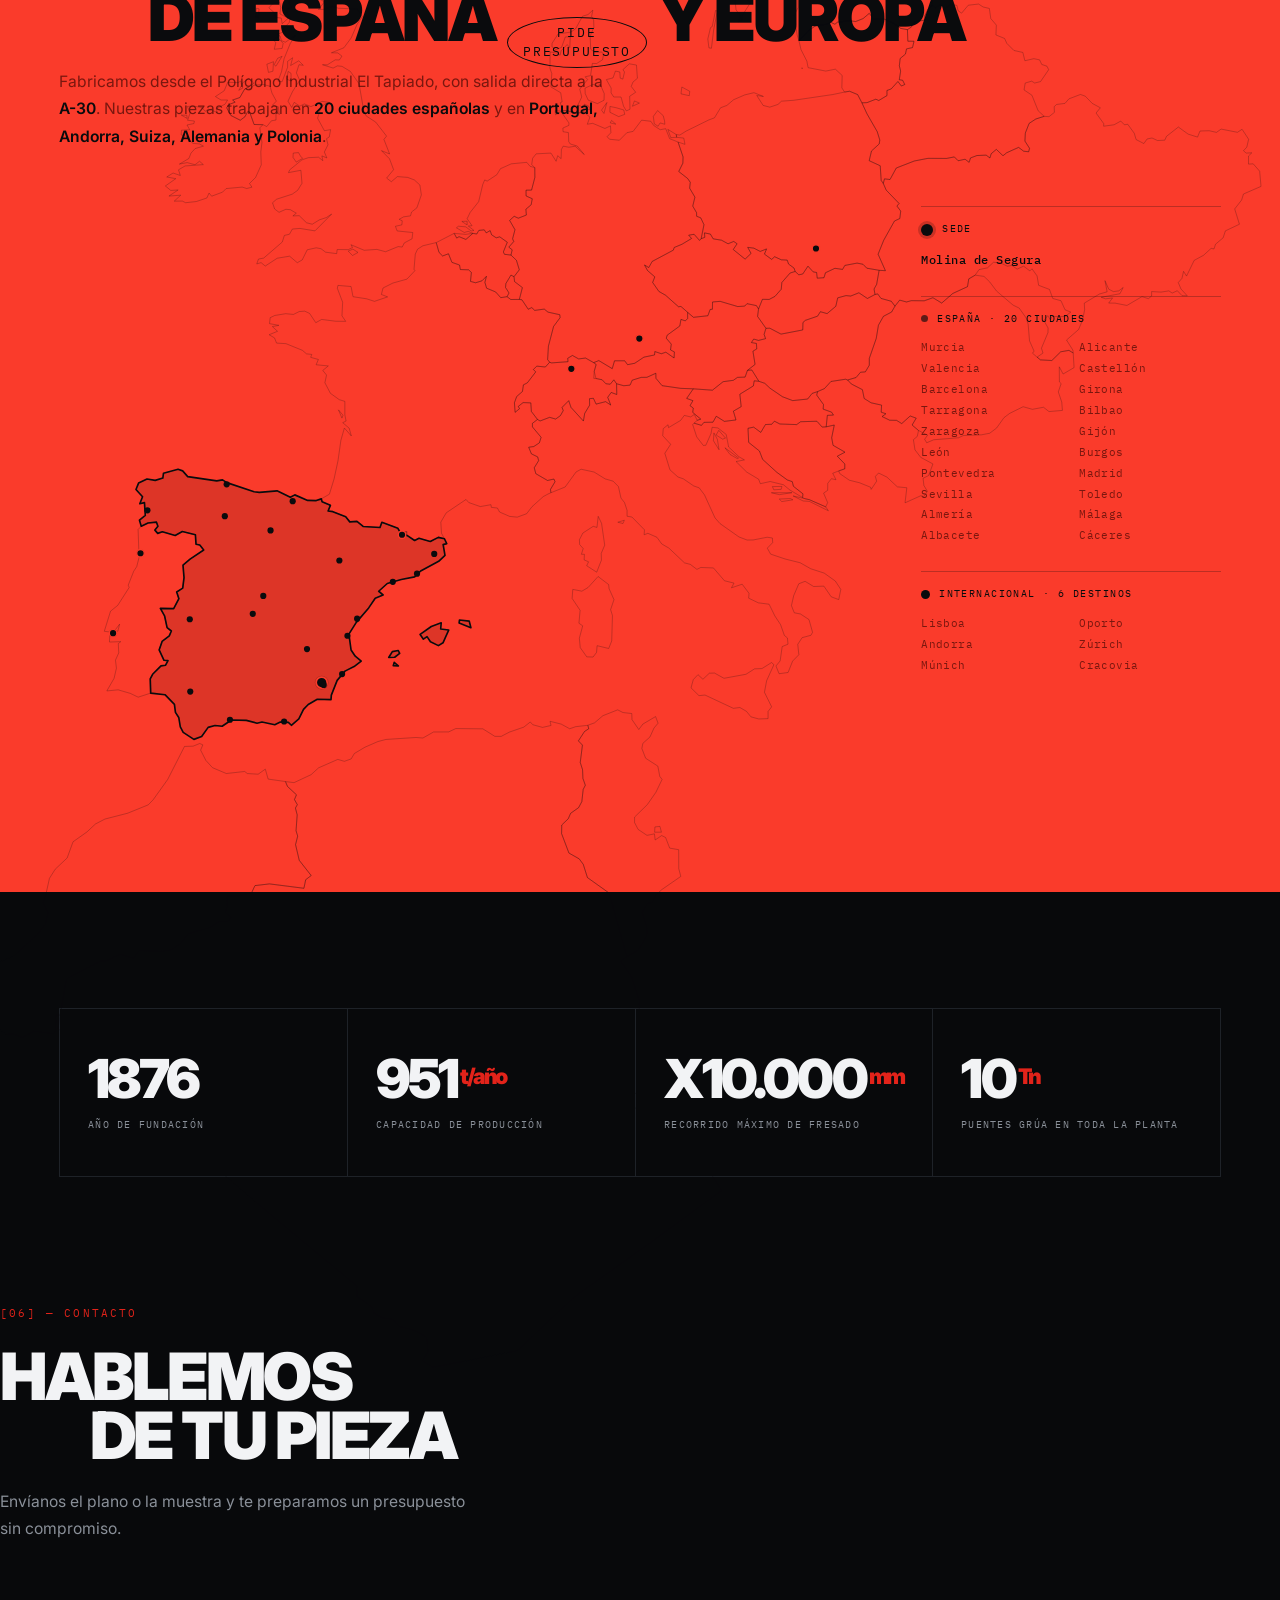
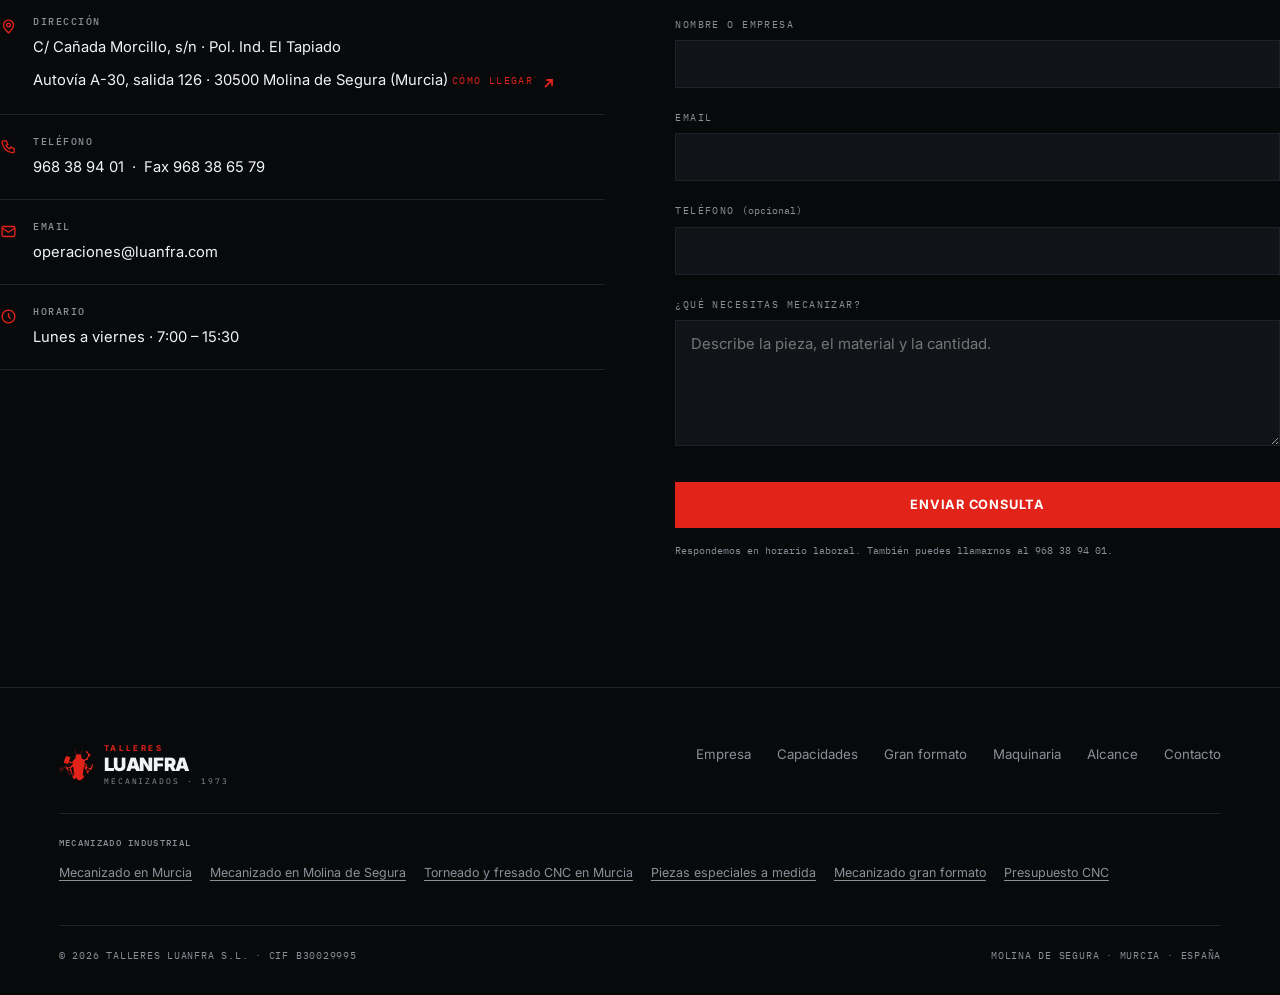
==== commit e5a48a57: "Páginas de servicio con texto propio; quitar corte por láser. - Mecanizado en Murcia y gran formato " ====
--- a/index.html
+++ b/index.html
@@ -109,7 +109,7 @@
     "Coronas dentadas",
     "Torneado",
     "Fresado",
-    "Corte por láser",
+    "Piezas especiales a medida",
     "Soldadura"
   ],
   "hasOfferCatalog": {
@@ -162,7 +162,7 @@
         "@type": "Offer",
         "itemOffered": {
           "@type": "Service",
-          "name": "Corte por láser"
+          "name": "Piezas especiales a medida"
         }
       },
       {
@@ -612,9 +612,9 @@
   <div class="wrap" style="display:flex;flex-wrap:wrap;gap:14px 22px;align-items:center;font-size:.95rem">
     <strong style="margin-right:8px">Servicios:</strong>
     <a href="/mecanizado-murcia/">Mecanizado en Murcia</a>
-    <a href="/engranajes/">Engranajes</a>
-    <a href="/pinones/">Piñones</a>
     <a href="/mecanizado-gran-formato/">Gran formato</a>
+    <a href="/torneado-fresado-cnc-murcia/">Torneado y fresado CNC</a>
+    <a href="/piezas-especiales/">Piezas especiales</a>
     <a href="#contacto">Presupuesto</a>
   </div>
 </section>
@@ -679,7 +679,7 @@
       <div class="cap rv"><span class="cap-num">04</span><span class="cap-nom">Coronas</span><span class="cap-det">Coronas dentadas para grandes relaciones de transmisión</span></div>
       <div class="cap rv"><span class="cap-num">05</span><span class="cap-nom">Husillos y estrellas</span><span class="cap-det">Husillos, estrellas y volteadores de botes para llenadoras</span></div>
       <div class="cap rv"><span class="cap-num">06</span><span class="cap-nom">Acoplamientos</span><span class="cap-det">Acoplamiento de piñones y elementos de unión</span></div>
-      <div class="cap rv"><span class="cap-num">07</span><span class="cap-nom">Corte por láser</span><span class="cap-det">Corte por láser de fibra sobre chapa, con material de stock propio</span></div>
+      <div class="cap rv"><span class="cap-num">07</span><span class="cap-nom">Piezas especiales</span><span class="cap-det">Fabricación a medida bajo plano o muestra, unitarias o en serie</span></div>
       <div class="cap rv"><span class="cap-num">08</span><span class="cap-nom">Soldadura</span><span class="cap-det">Sección cerrada de soldadura conforme a las normativas vigentes</span></div>
       <div class="cap rv"><span class="cap-num">09</span><span class="cap-nom">Mecanizado general</span><span class="cap-det">Piezas de pequeño y gran tamaño para maquinaria industrial</span></div>
     </div>
@@ -752,7 +752,7 @@
 
     <span class="marca-sec rv" style="margin-top:clamp(44px,5vw,68px)">Medios complementarios</span>
     <ul class="gf-lista rv" style="margin-top:20px;max-width:none">
-      <li><b>Corte por láser de fibra</b> y sección cerrada de soldadura conforme a las normativas vigentes</li>
+      <li><b>Sección cerrada de soldadura</b> conforme a las normativas vigentes</li>
       <li><b>Máquina de medición tridimensional Mitutoyo</b> para la verificación dimensional de las piezas</li>
       <li><b>Oficina técnica propia</b> para programación CNC, con licencias SolidWorks y CAMWorks</li>
       <li><b>Puentes grúa de 10 Tn</b> dando servicio a todas las máquinas de la planta</li>
@@ -767,8 +767,8 @@
         <figcaption><b>Mandrinadora</b>Bancada de gran recorrido</figcaption></figure>
       <figure class="foto rv d2"><picture><source srcset="img/maq-bancada.webp" type="image/webp"><img src="img/maq-bancada.jpg" alt="Bancada de mecanizado con utillaje de amarre" loading="lazy" decoding="async" width="820" height="1093"></picture>
         <figcaption><b>Bancada</b>Utillaje de amarre</figcaption></figure>
-      <figure class="foto rv d3"><picture><source srcset="img/maq-laser.webp" type="image/webp"><img src="img/maq-laser.jpg" alt="Máquina de corte por láser de fibra en la planta" loading="lazy" decoding="async" width="950" height="713"></picture>
-        <figcaption><b>Corte láser</b>Fibra</figcaption></figure>
+      <figure class="foto rv d3"><picture><source srcset="img/hero-torno.webp" type="image/webp"><img src="img/hero-torno.jpg" alt="Torno CNC trabajando en la planta de Talleres Luanfra" loading="lazy" decoding="async" width="2000" height="1267"></picture>
+        <figcaption><b>Torno CNC</b>Series de precisión</figcaption></figure>
     </div>
 
     <div class="planta" style="margin-top:13px">
@@ -888,8 +888,8 @@
         <div class="pie-seo-links">
           <a href="/mecanizado-murcia/">Mecanizado en Murcia</a>
           <a href="/mecanizado-murcia/">Mecanizado en Molina de Segura</a>
-          <a href="/engranajes/">Engranajes a medida</a>
-          <a href="/pinones/">Piñones especiales</a>
+          <a href="/torneado-fresado-cnc-murcia/">Torneado y fresado CNC en Murcia</a>
+          <a href="/piezas-especiales/">Piezas especiales a medida</a>
           <a href="/mecanizado-gran-formato/">Mecanizado gran formato</a>
           <a href="#contacto">Presupuesto CNC</a>
         </div>
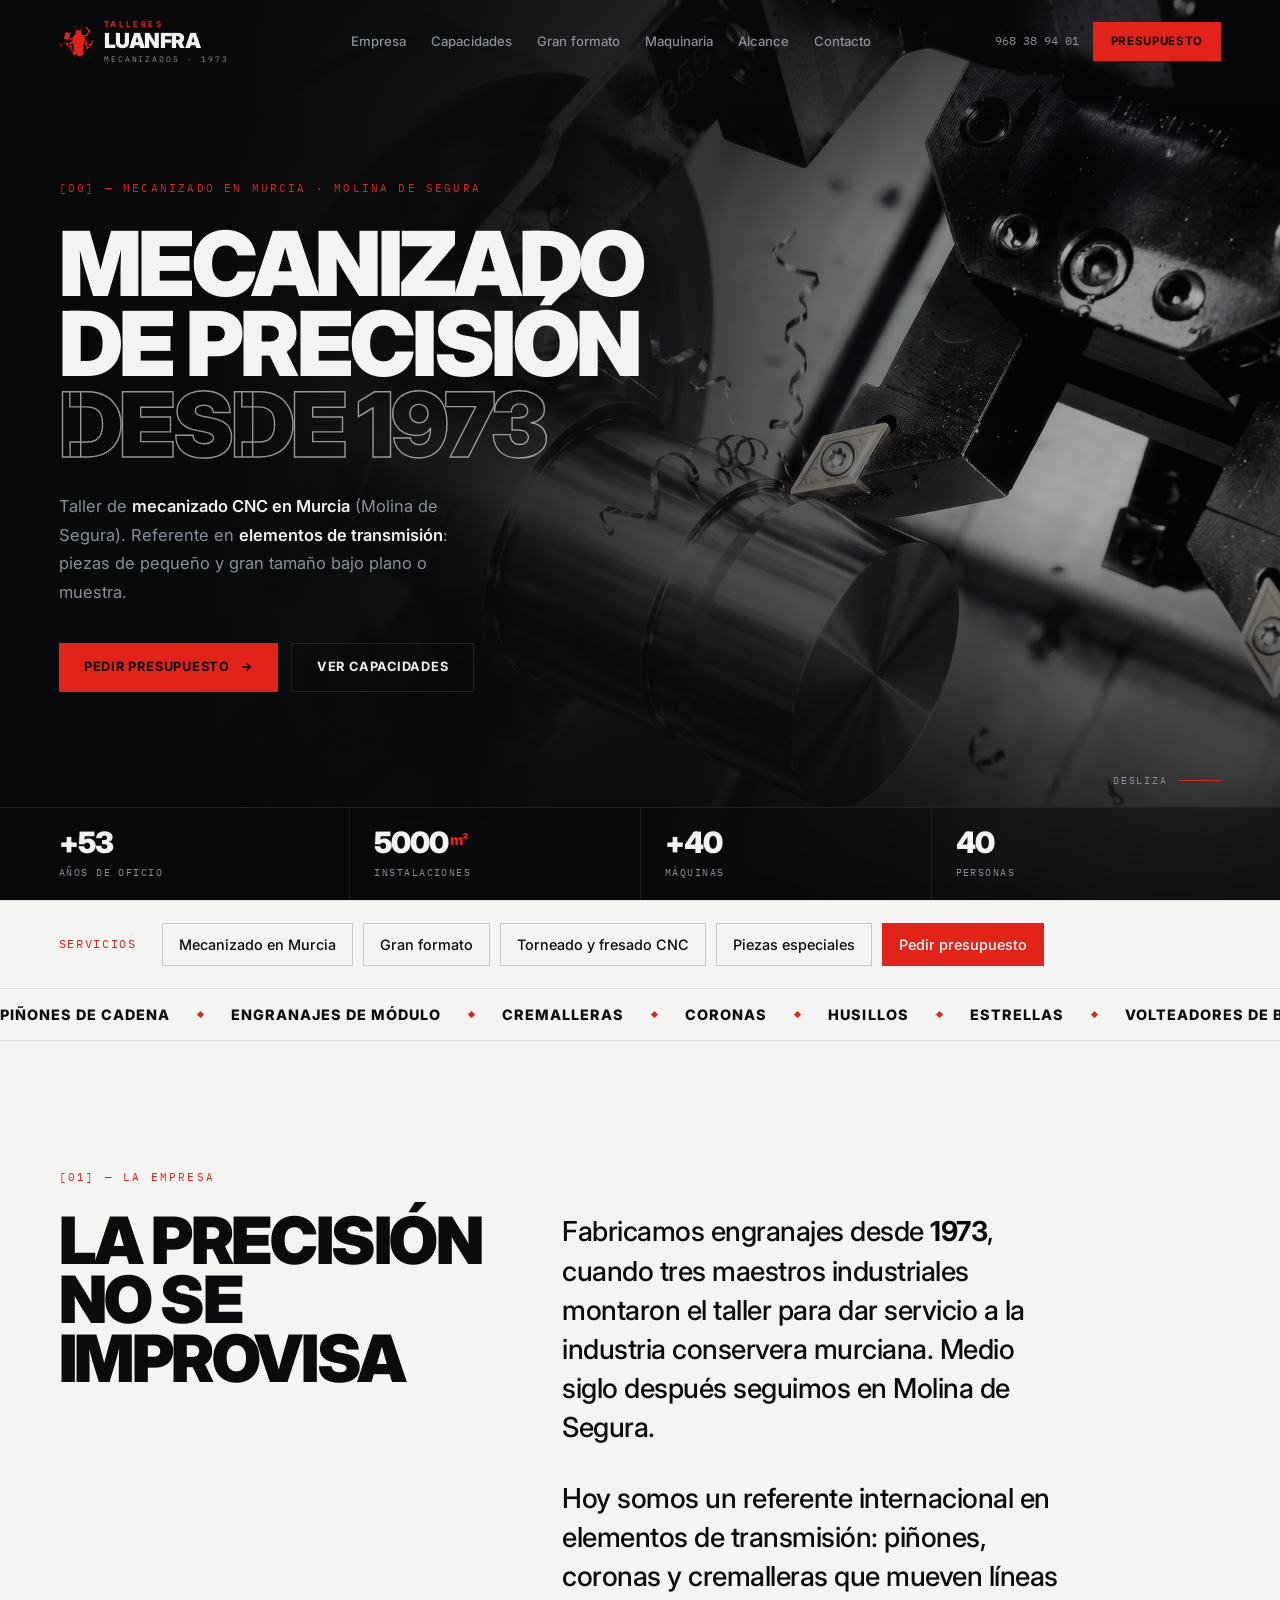
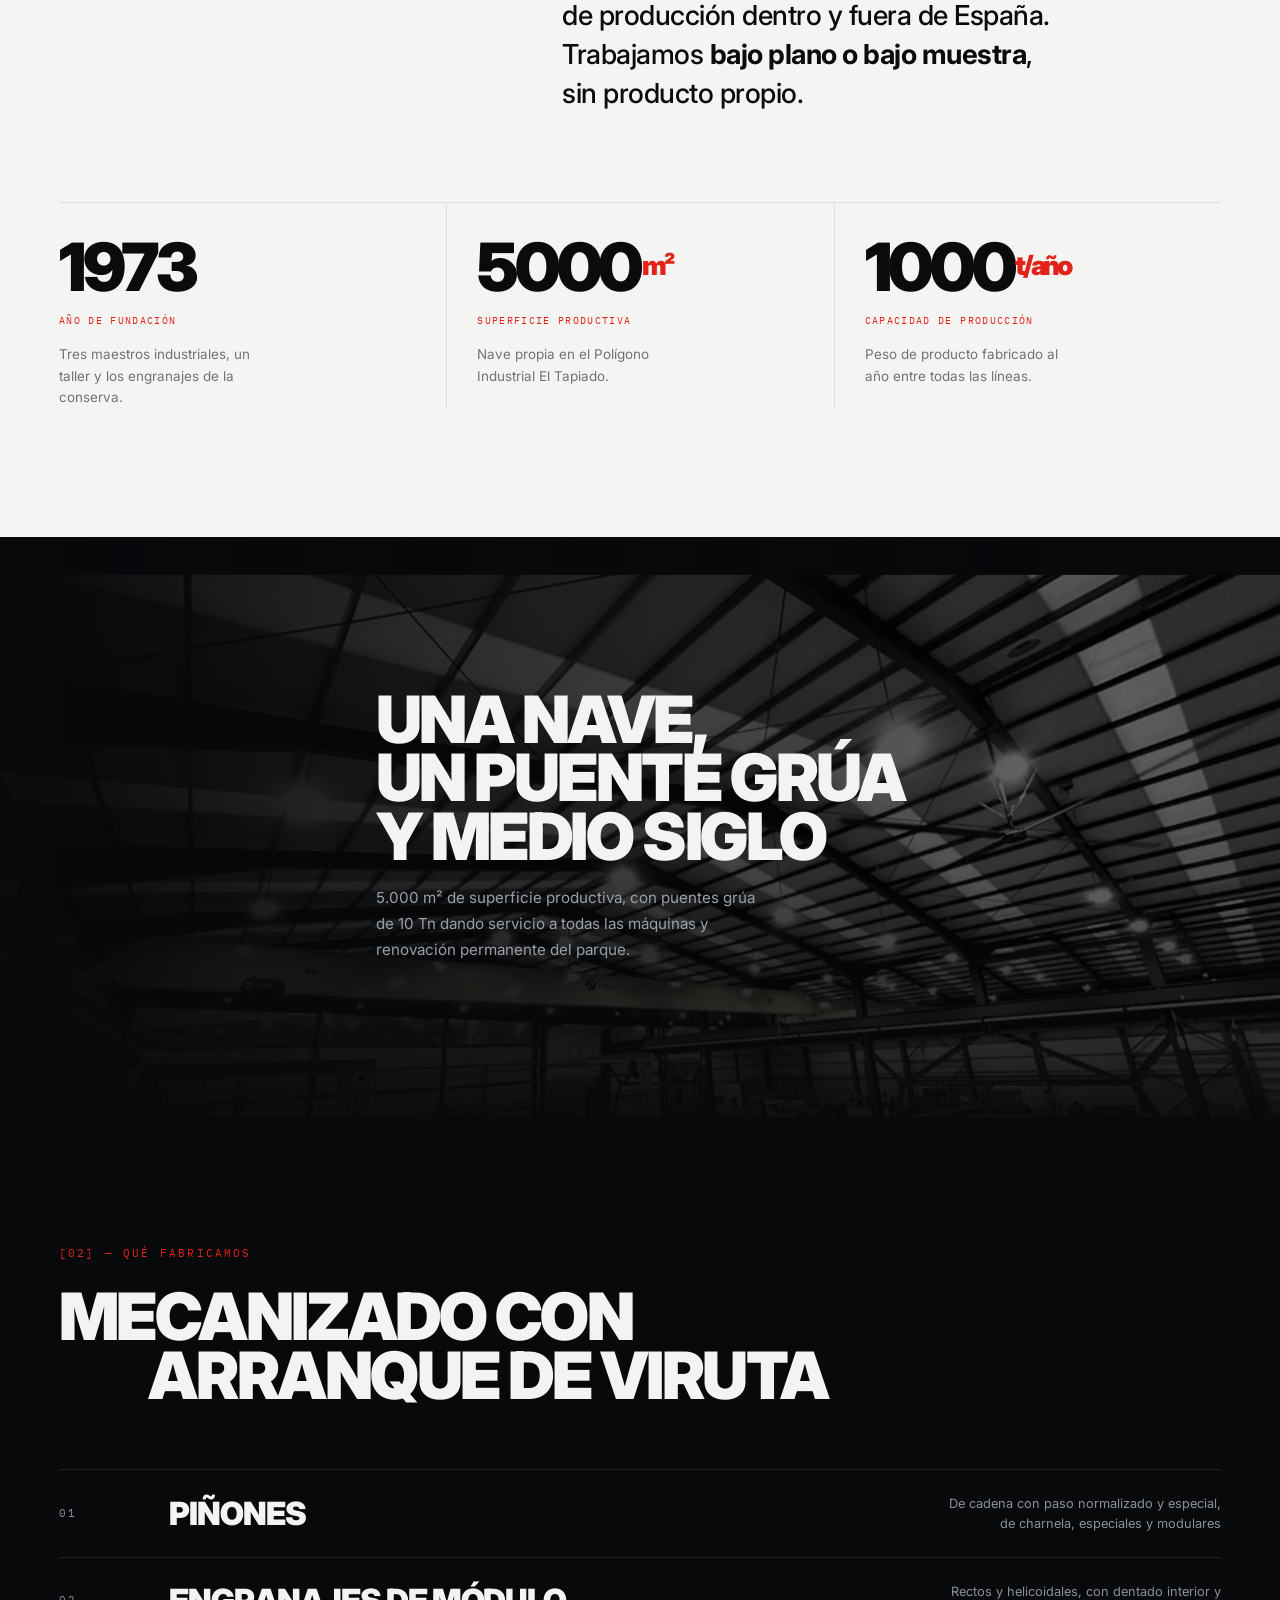
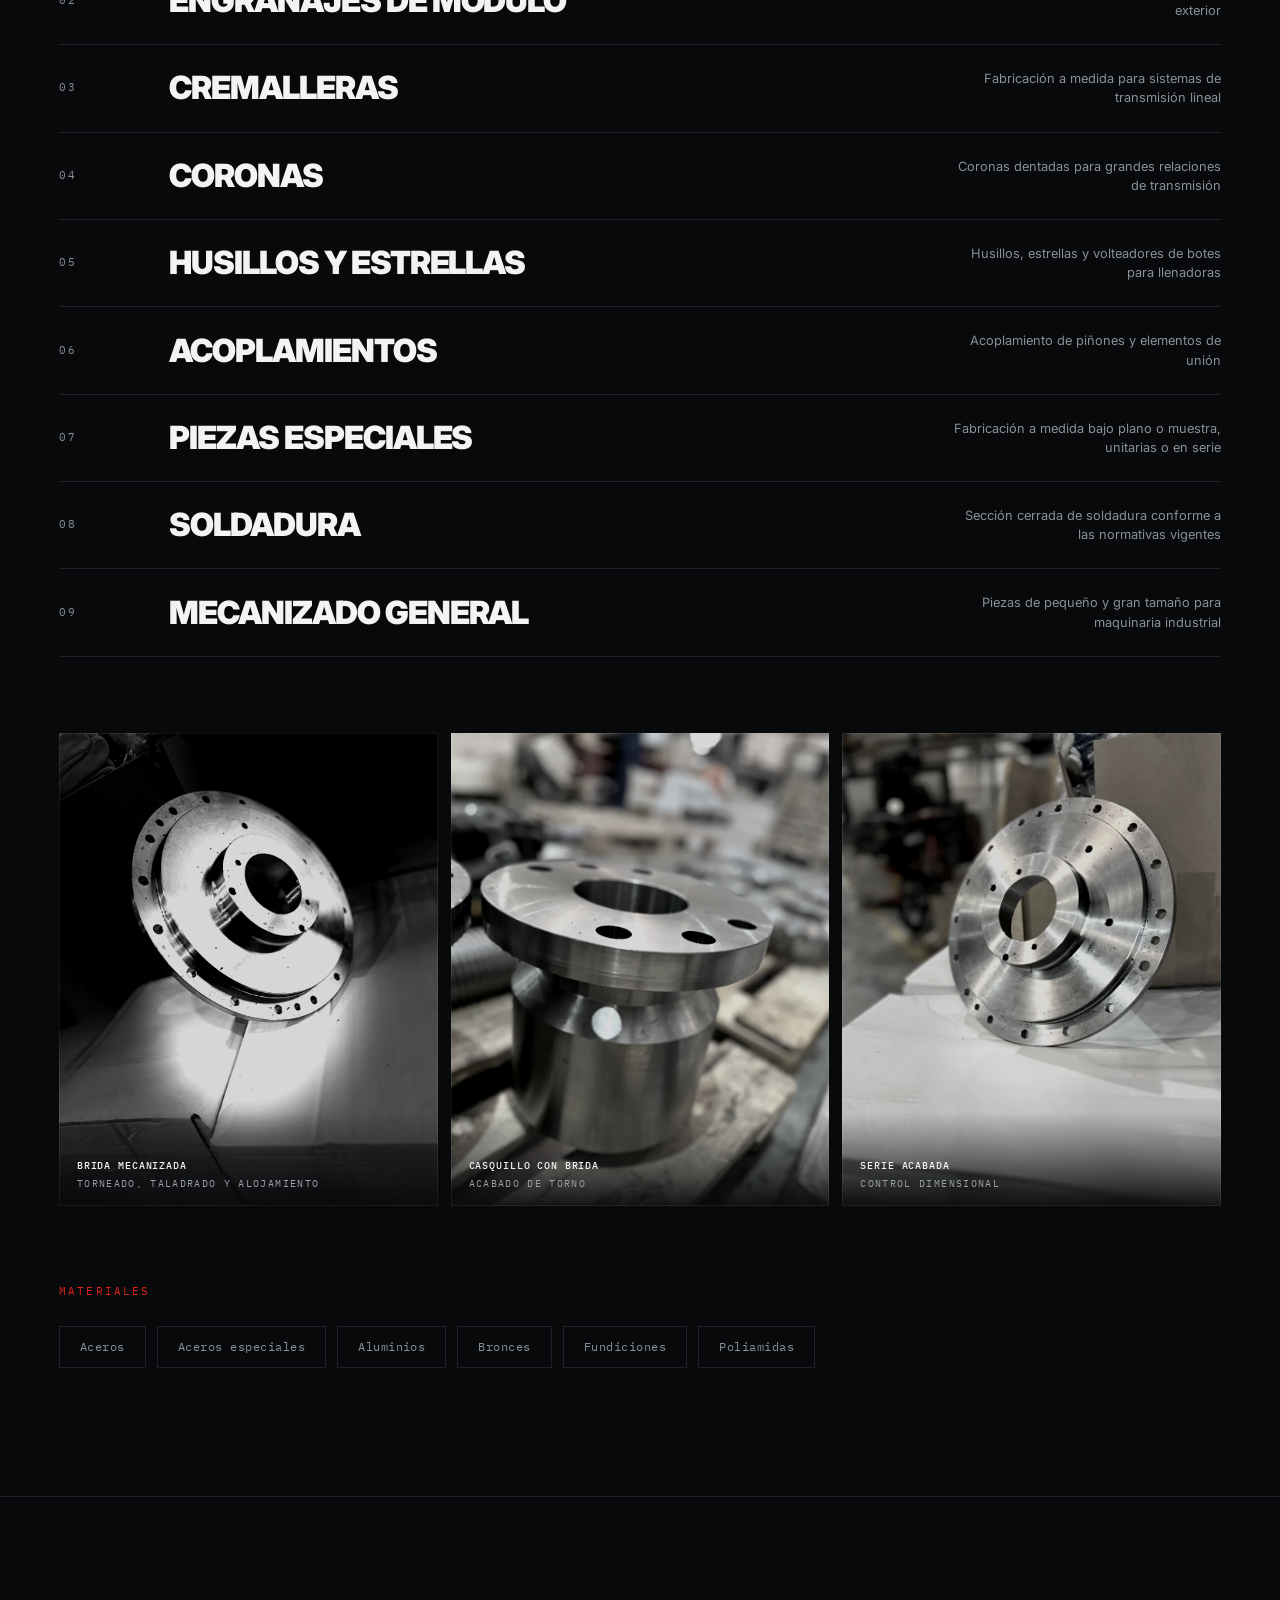
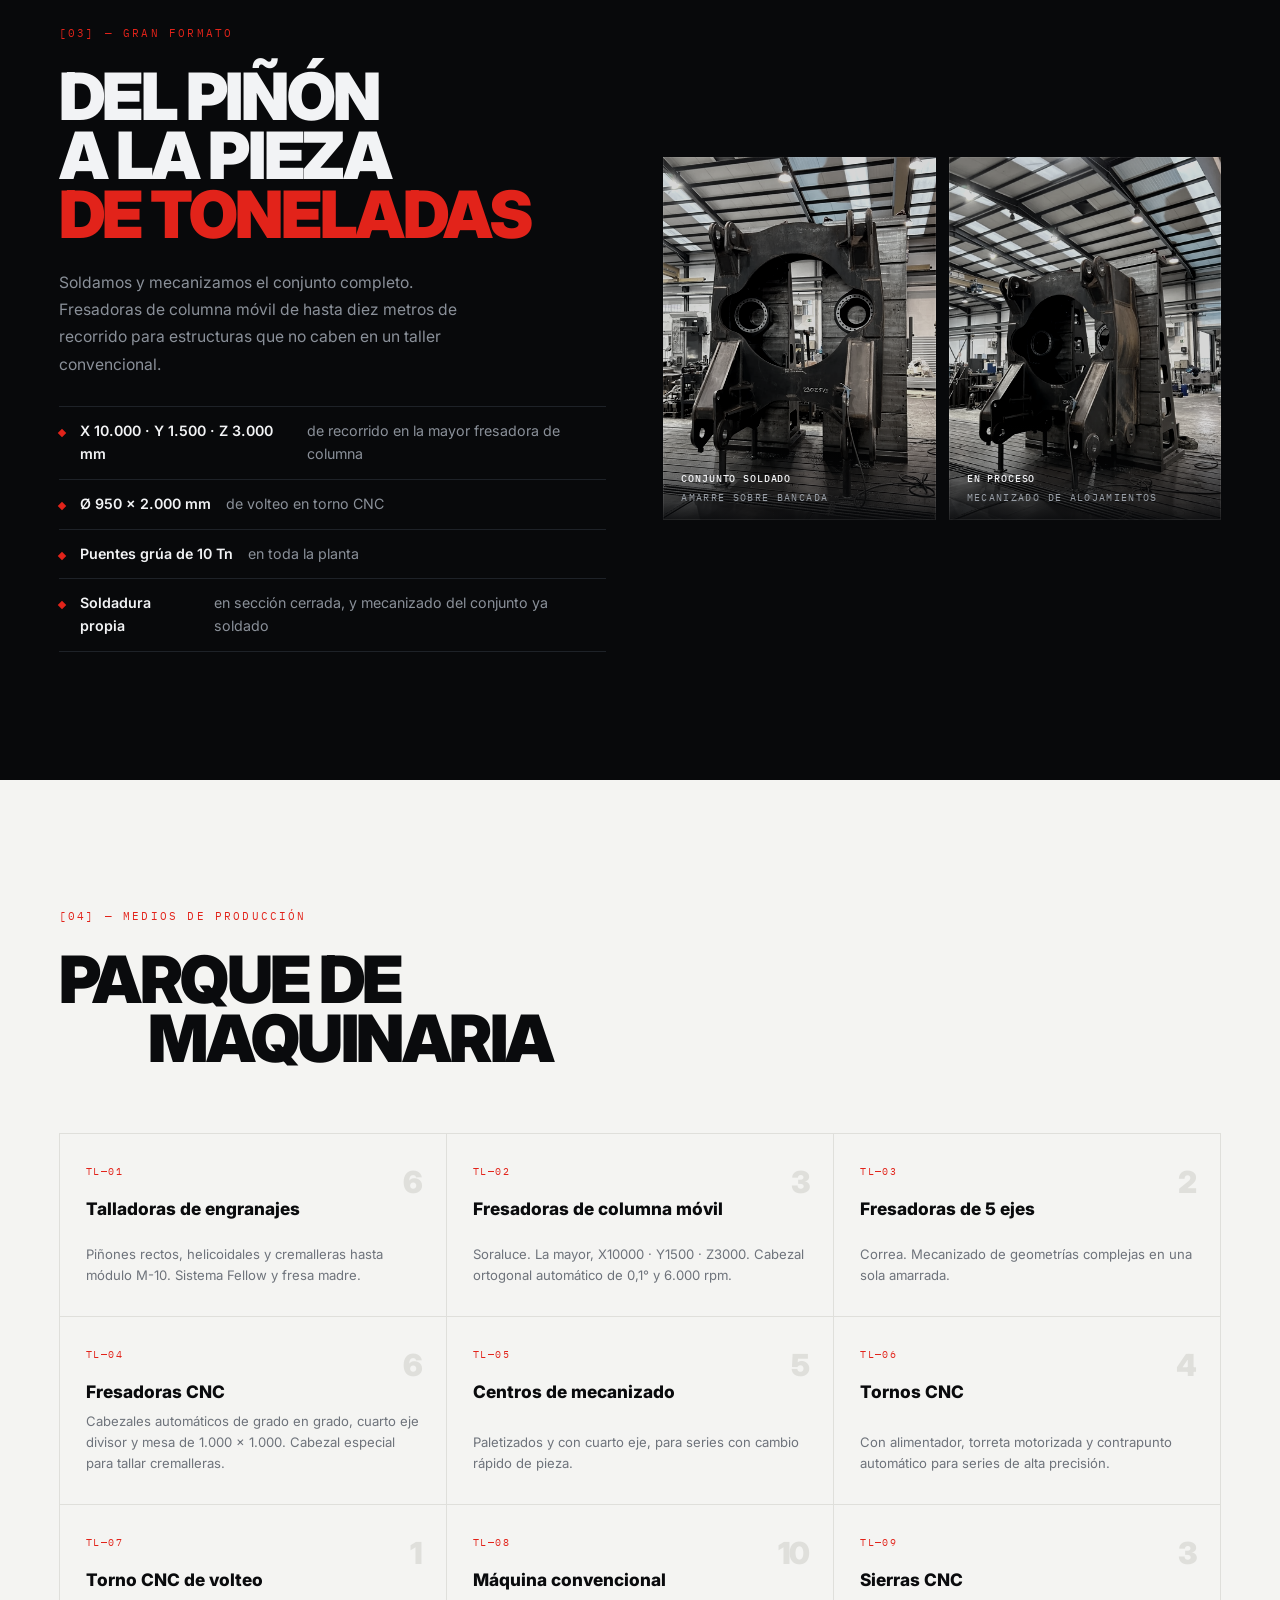
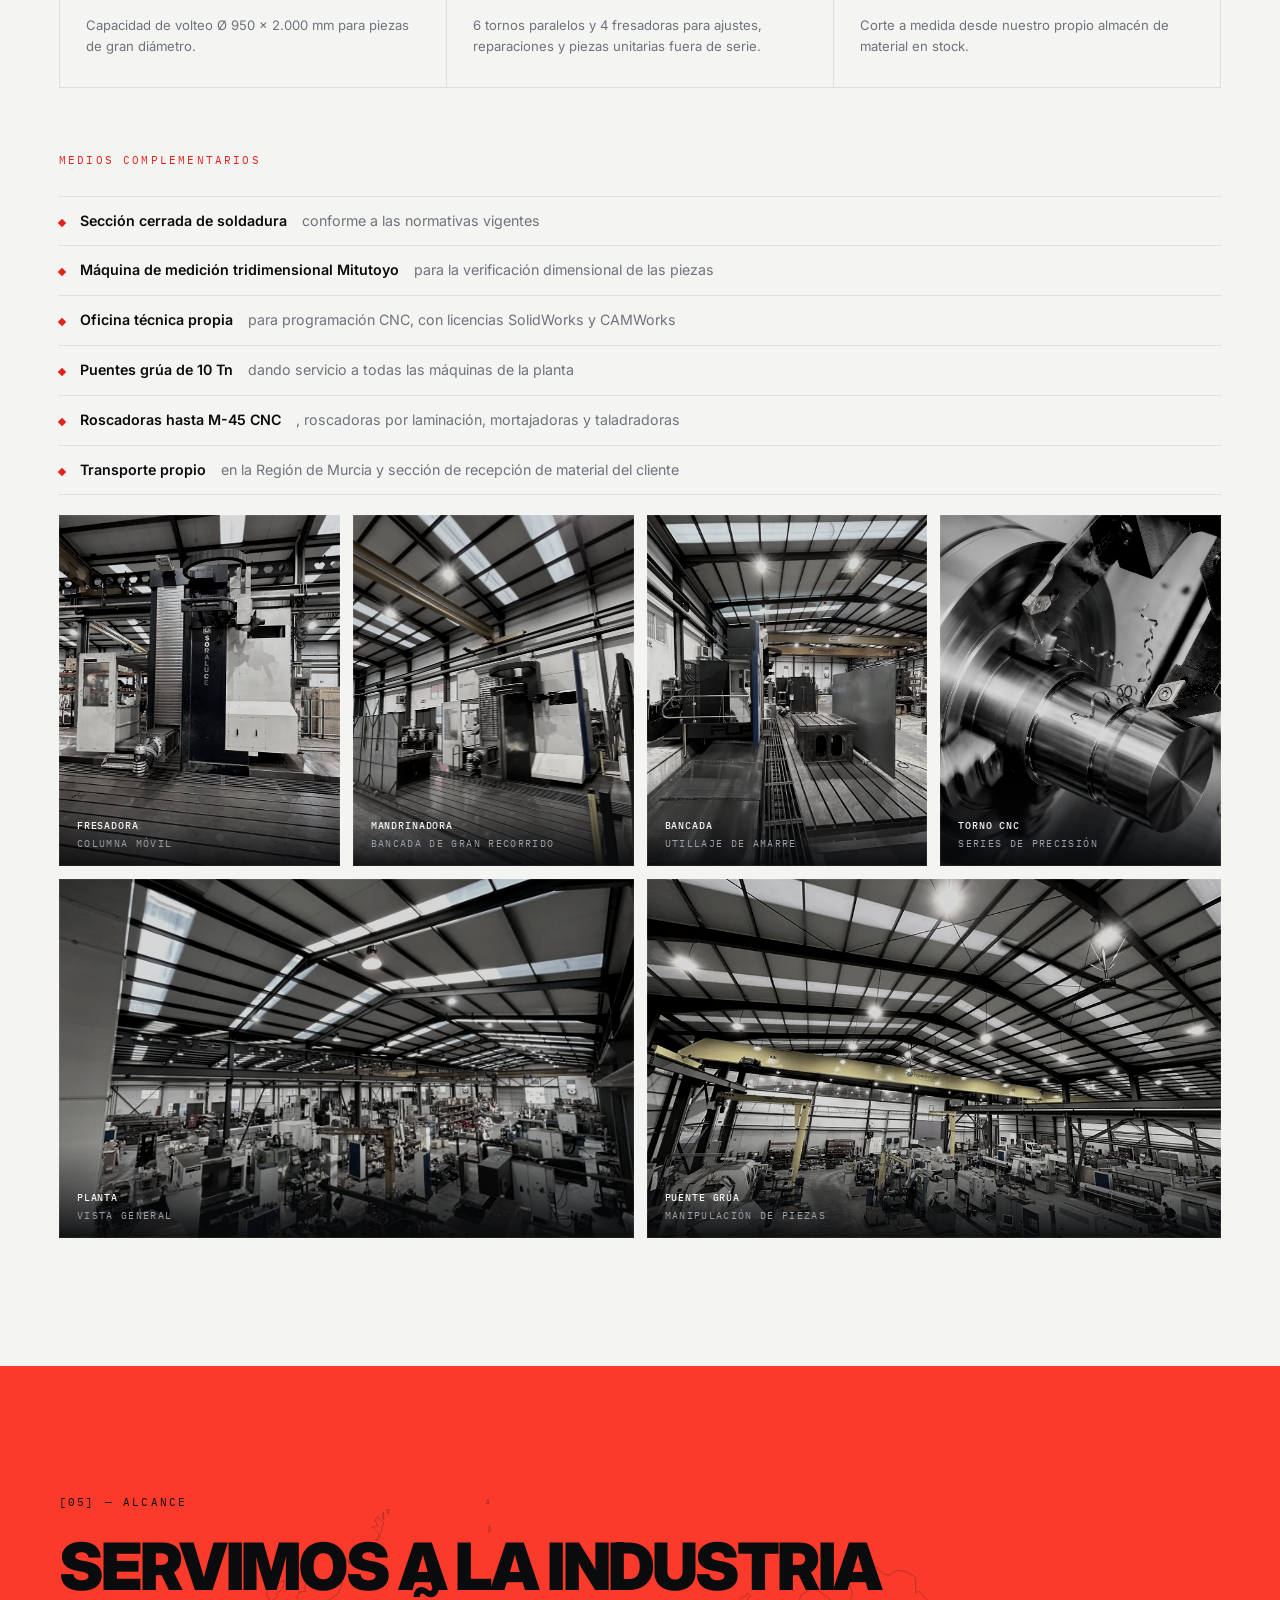
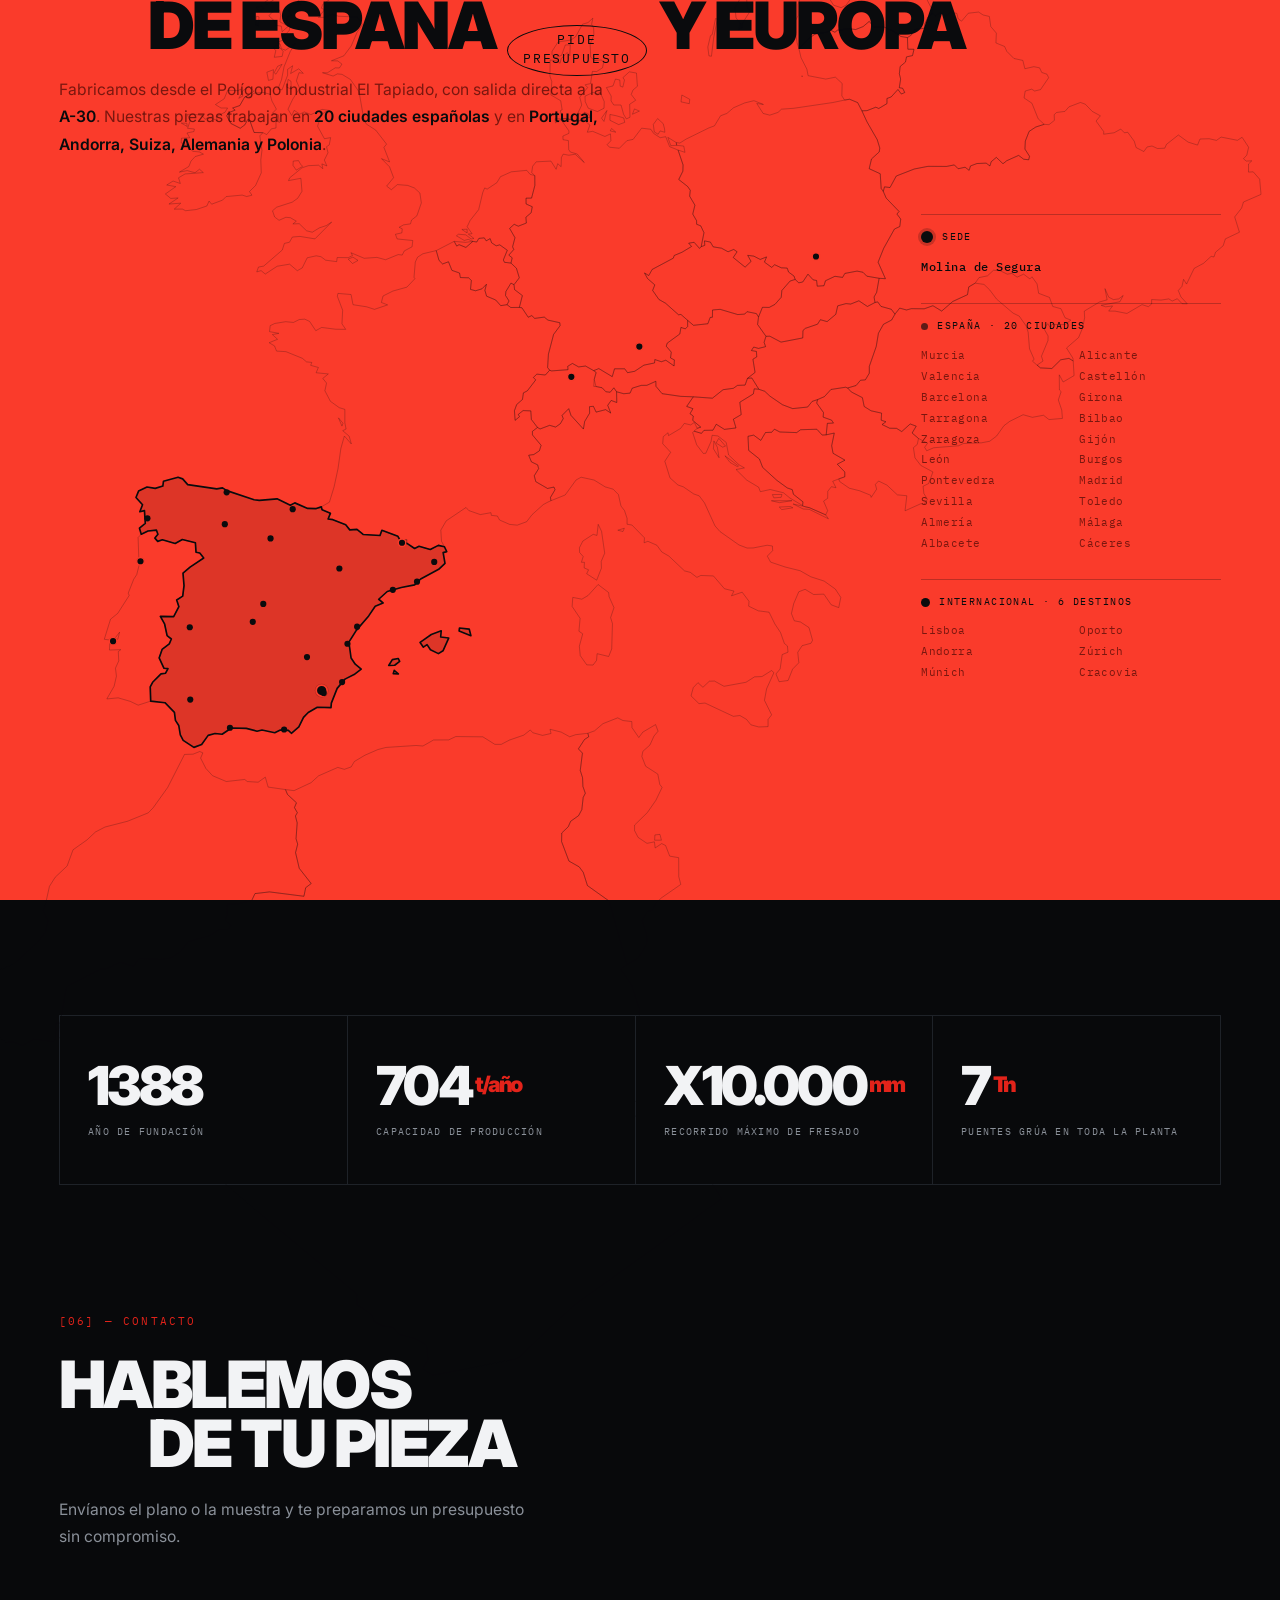
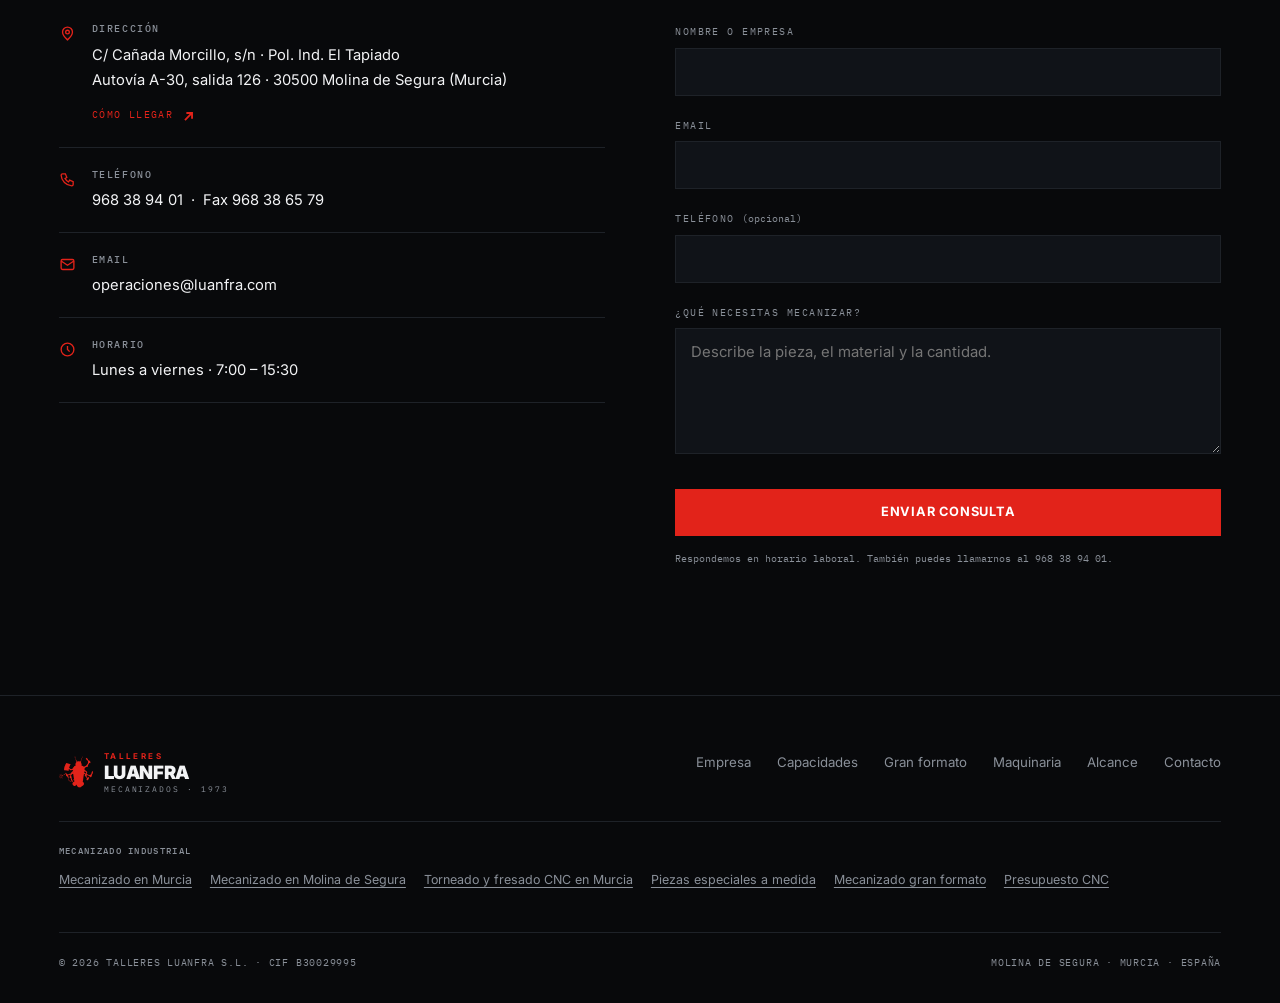
==== commit 0965dfca: "Diseño: titular con segunda línea visible, márgenes de secciones y acabado de páginas de servicio. -" ====
--- a/index.html
+++ b/index.html
@@ -216,7 +216,7 @@
 .t-rojo  {--bg:var(--rojo-fondo);--fg:#0A0B0D;--sec:#7A170F;--rule:rgba(10,11,13,.26);--acc:#0A0B0D;--panel:rgba(10,11,13,.06)}
 
 .wrap{max-width:var(--ancho);margin:0 auto;padding-left:var(--pad);padding-right:var(--pad)}
-.sec{padding:clamp(76px,10vw,138px) 0}
+.sec{padding-top:clamp(76px,10vw,138px);padding-bottom:clamp(76px,10vw,138px)}
 
 /* ---------- tipografía ---------- */
 .h-xxl,.h-xl,.h-l{font-weight:900;letter-spacing:-0.038em;line-height:0.90;text-transform:uppercase}
@@ -225,7 +225,7 @@
 .h-l{font-size:clamp(1.5rem,2.8vw,2.3rem);letter-spacing:-0.028em}
 .sangria{display:block;padding-left:clamp(0px,7vw,5.5em)}
 .acc{color:var(--acc)}
-.perfil{color:transparent;-webkit-text-stroke:1.4px currentColor;opacity:.55}
+.perfil{color:transparent;-webkit-text-stroke:1.4px #F2F3F5;opacity:.6}
 
 .marca-sec{font-family:var(--mono);font-size:.68rem;letter-spacing:.2em;text-transform:uppercase;
   color:var(--acc);margin-bottom:26px;display:block}
@@ -552,6 +552,16 @@
   .maq-grid,.cifras-grid{grid-template-columns:1fr}
 
 }
+
+/* Franja de servicios (2026-11-16) */
+#seo-servicios{border-top:1px solid rgba(0,0,0,.08);border-bottom:1px solid rgba(0,0,0,.08)}
+.srv{display:flex;flex-wrap:wrap;align-items:center;gap:14px 26px;padding-top:22px;padding-bottom:22px}
+.srv-et{font-family:var(--mono, ui-monospace, monospace);font-size:.72rem;letter-spacing:.14em;text-transform:uppercase;color:#E2231A}
+.srv-lista{display:flex;flex-wrap:wrap;gap:10px}
+.srv-lista a{display:inline-block;padding:9px 16px;border:1px solid rgba(10,11,13,.18);font-size:.9rem;font-weight:500;color:#0A0B0D;text-decoration:none;transition:border-color .2s,background .2s,color .2s}
+.srv-lista a:hover{border-color:#0A0B0D;background:#0A0B0D;color:#F2F3F5}
+.srv-lista a.srv-acc{background:#E2231A;border-color:#E2231A;color:#fff}
+.srv-lista a.srv-acc:hover{background:#B81A13;border-color:#B81A13}
 </style>
 </head>
 <body>
@@ -608,14 +618,16 @@
   </div>
 </header>
 
-<section id="seo-servicios" class="tema t-blanco" data-tema="blanco" style="padding:28px 0;border-top:1px solid rgba(0,0,0,.08)">
-  <div class="wrap" style="display:flex;flex-wrap:wrap;gap:14px 22px;align-items:center;font-size:.95rem">
-    <strong style="margin-right:8px">Servicios:</strong>
-    <a href="/mecanizado-murcia/">Mecanizado en Murcia</a>
-    <a href="/mecanizado-gran-formato/">Gran formato</a>
-    <a href="/torneado-fresado-cnc-murcia/">Torneado y fresado CNC</a>
-    <a href="/piezas-especiales/">Piezas especiales</a>
-    <a href="#contacto">Presupuesto</a>
+<section id="seo-servicios" class="tema t-blanco" data-tema="blanco">
+  <div class="wrap srv">
+    <span class="srv-et">Servicios</span>
+    <nav class="srv-lista" aria-label="Servicios">
+      <a href="/mecanizado-murcia/">Mecanizado en Murcia</a>
+      <a href="/mecanizado-gran-formato/">Gran formato</a>
+      <a href="/torneado-fresado-cnc-murcia/">Torneado y fresado CNC</a>
+      <a href="/piezas-especiales/">Piezas especiales</a>
+      <a class="srv-acc" href="#contacto">Pedir presupuesto</a>
+    </nav>
   </div>
 </section>
 <!-- ============ EMPRESA (blanco) ============ -->
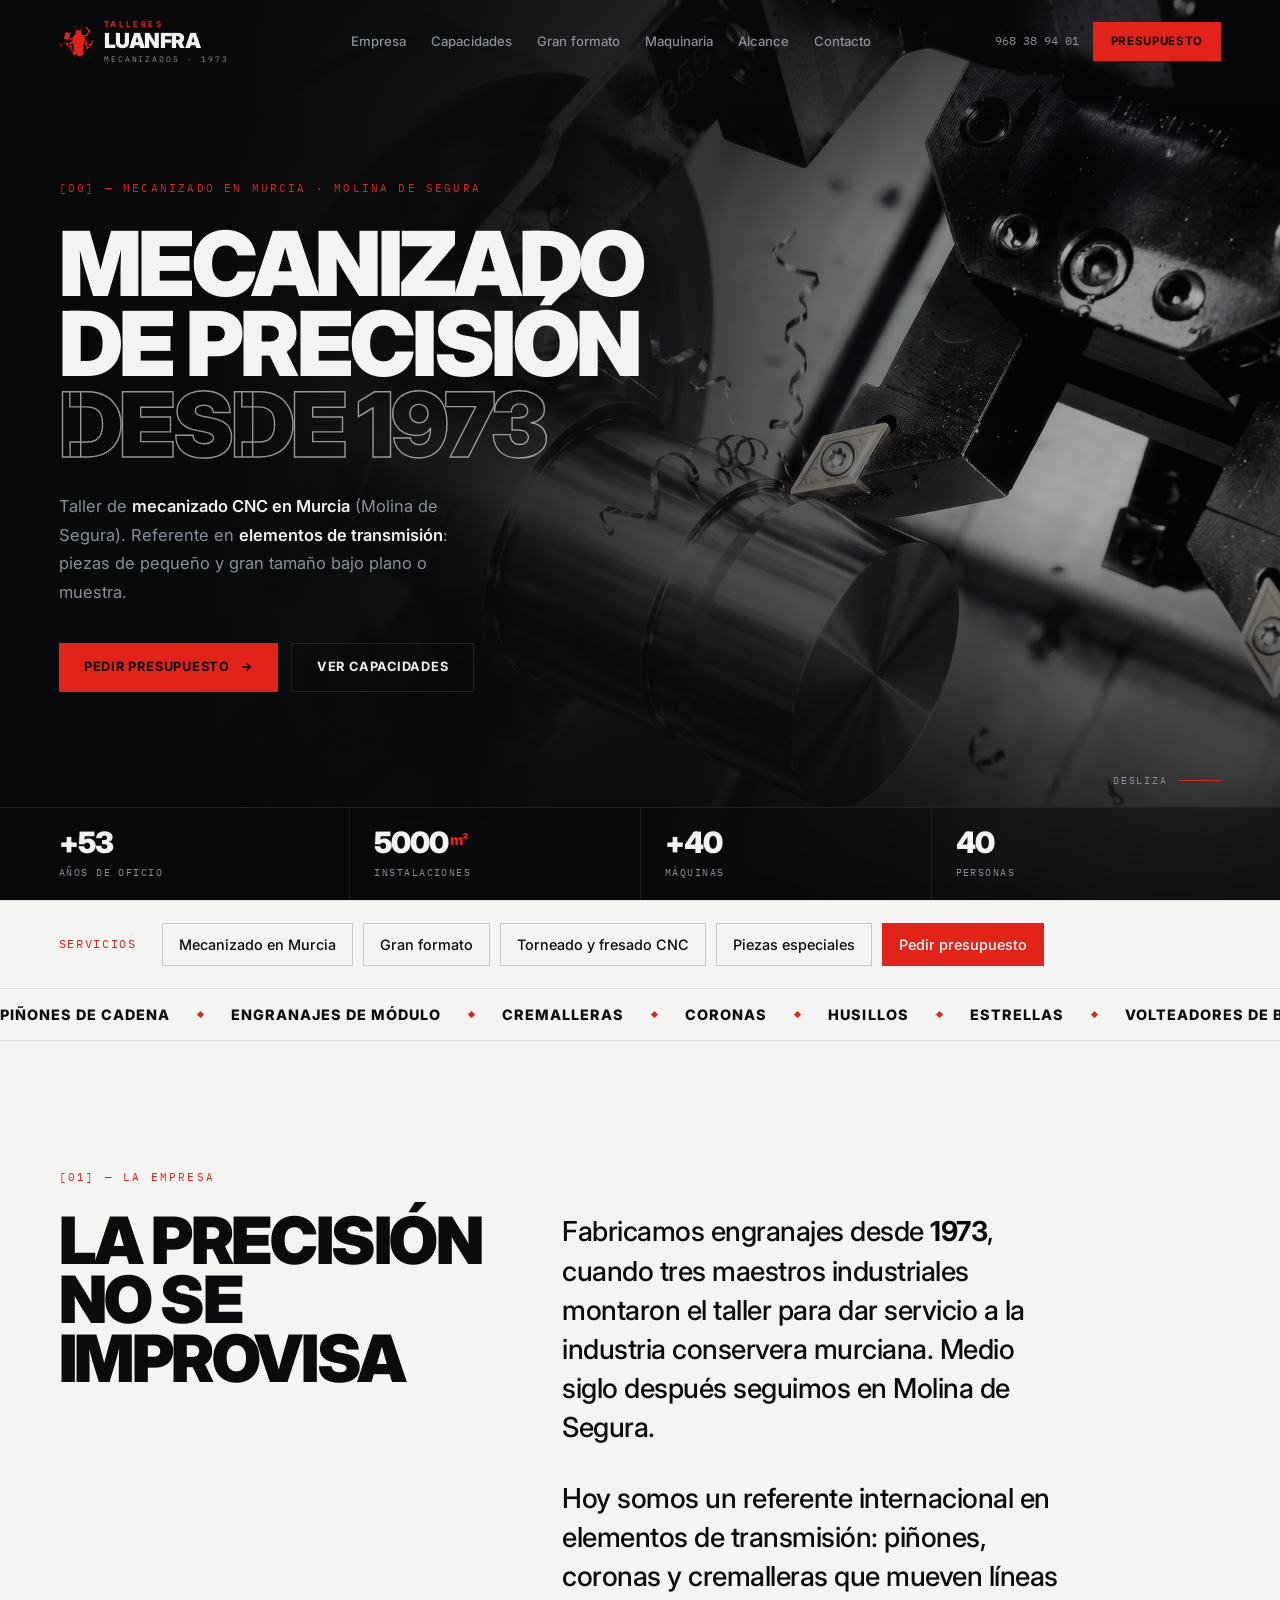
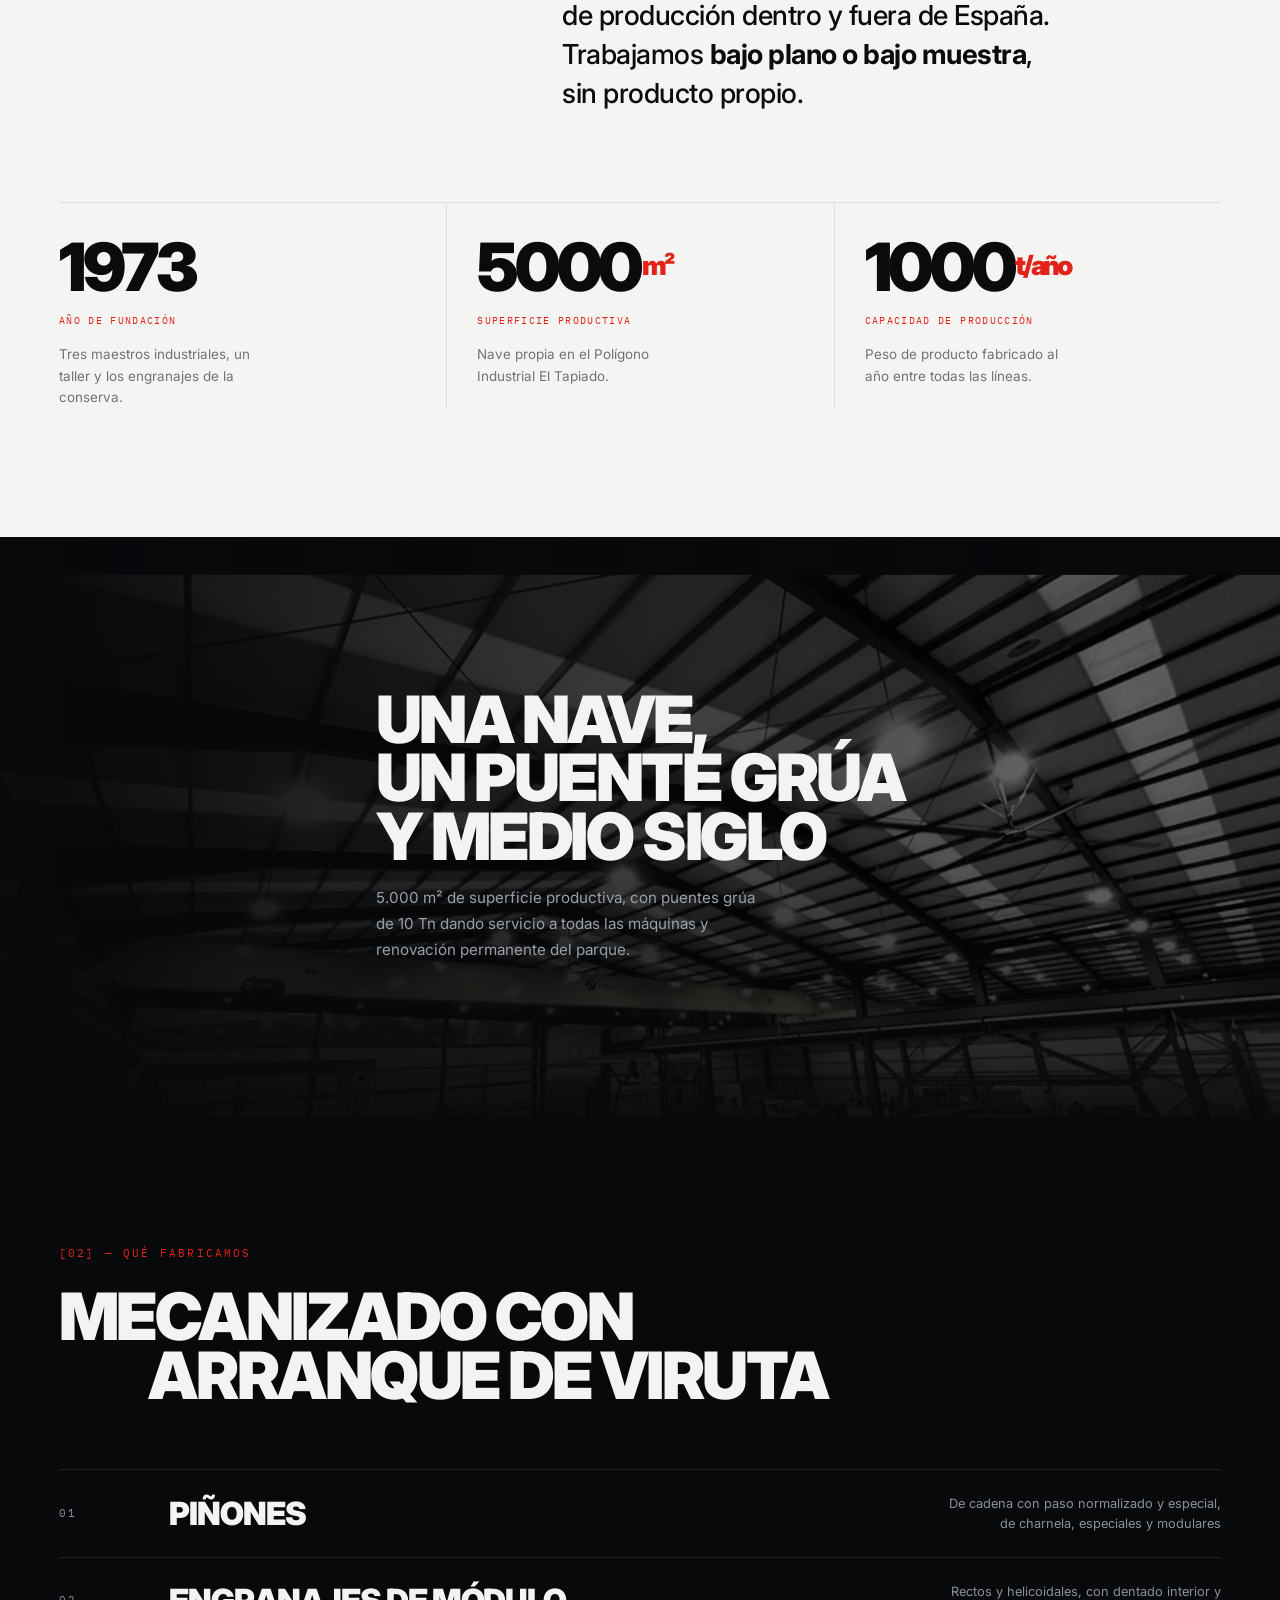
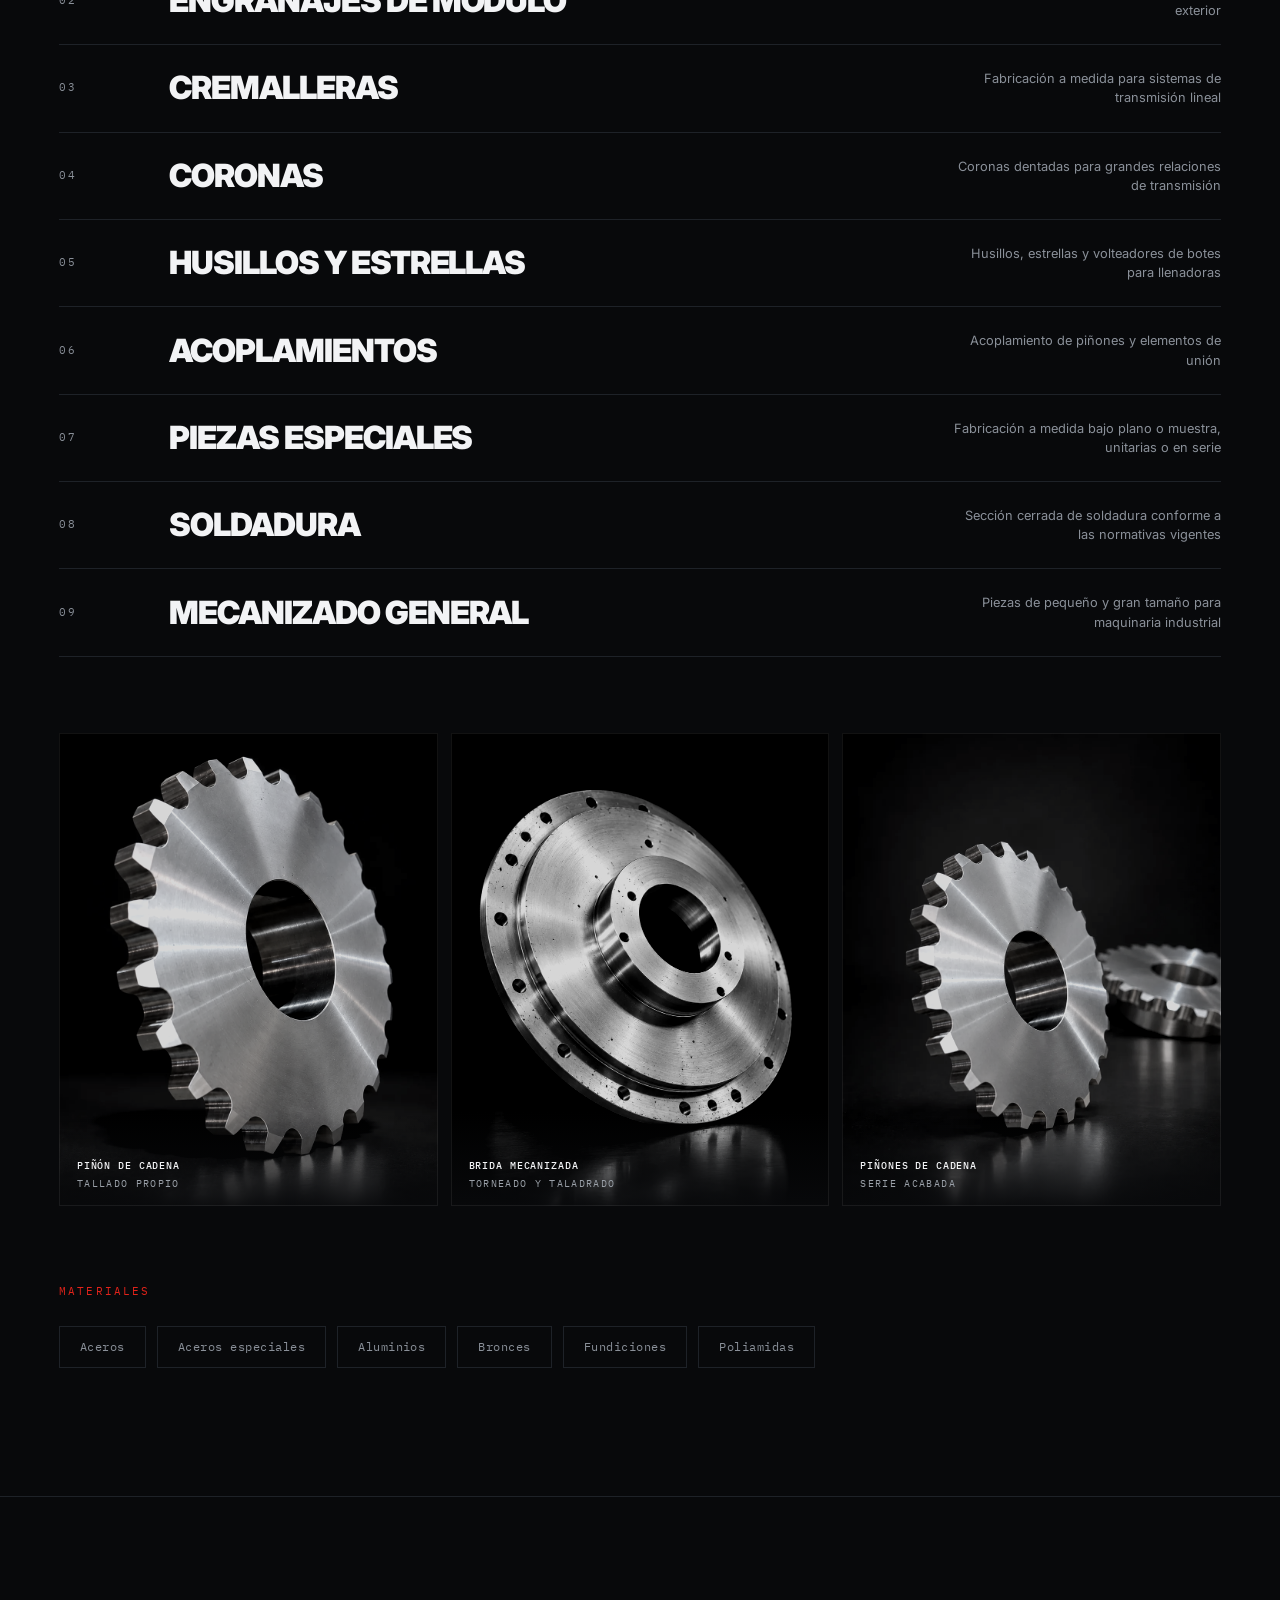
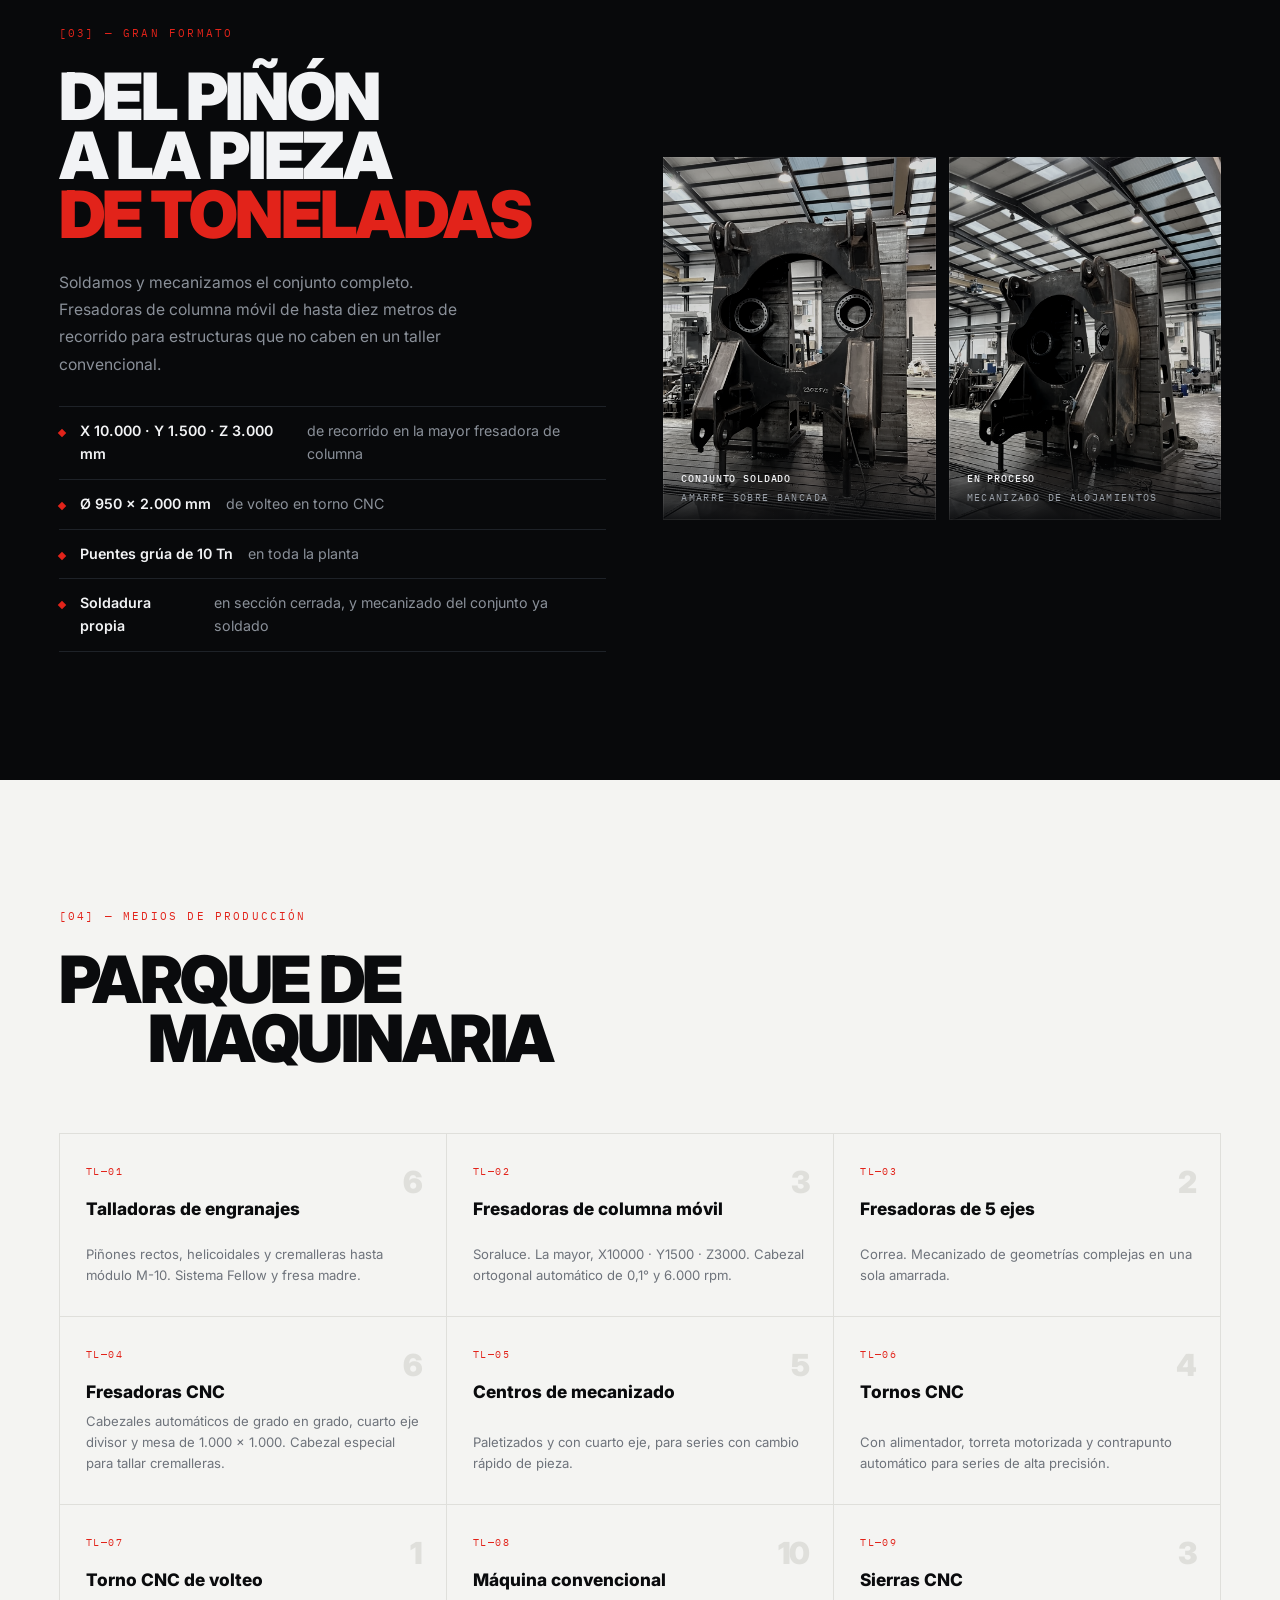
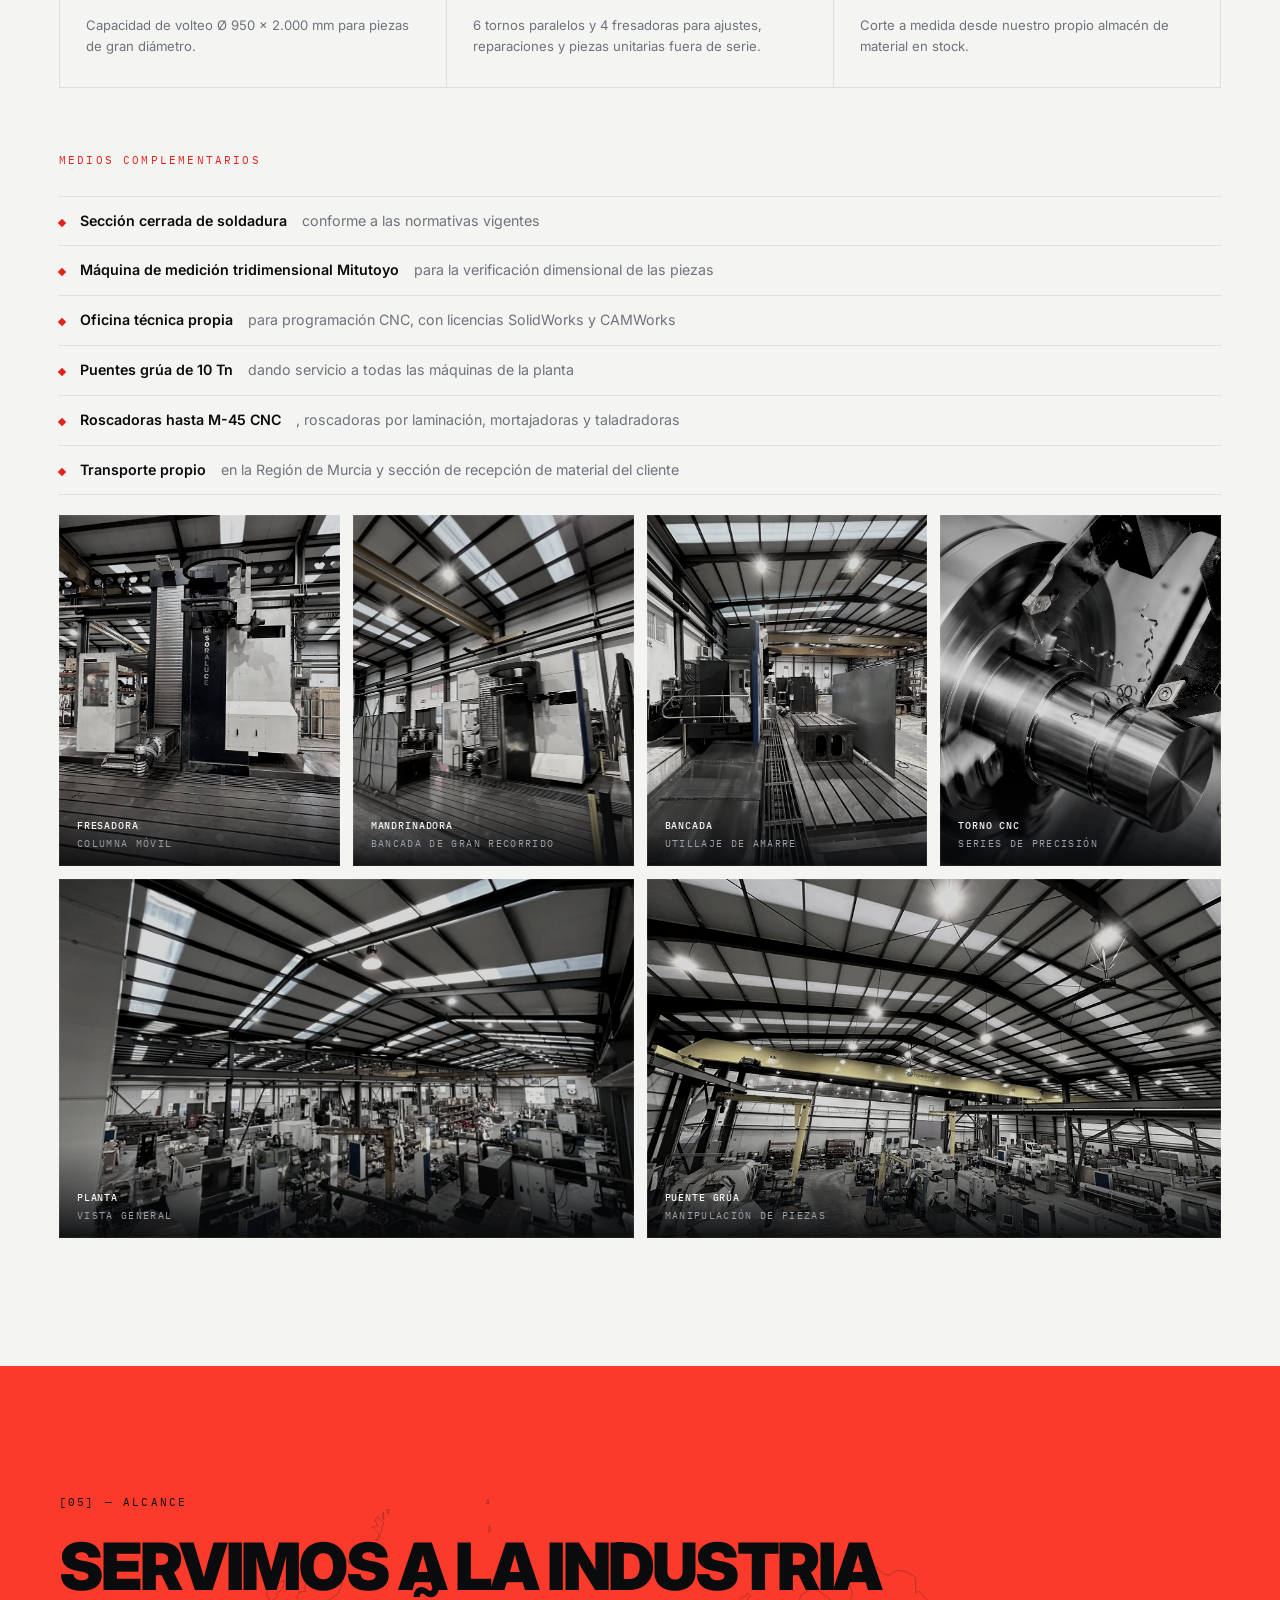
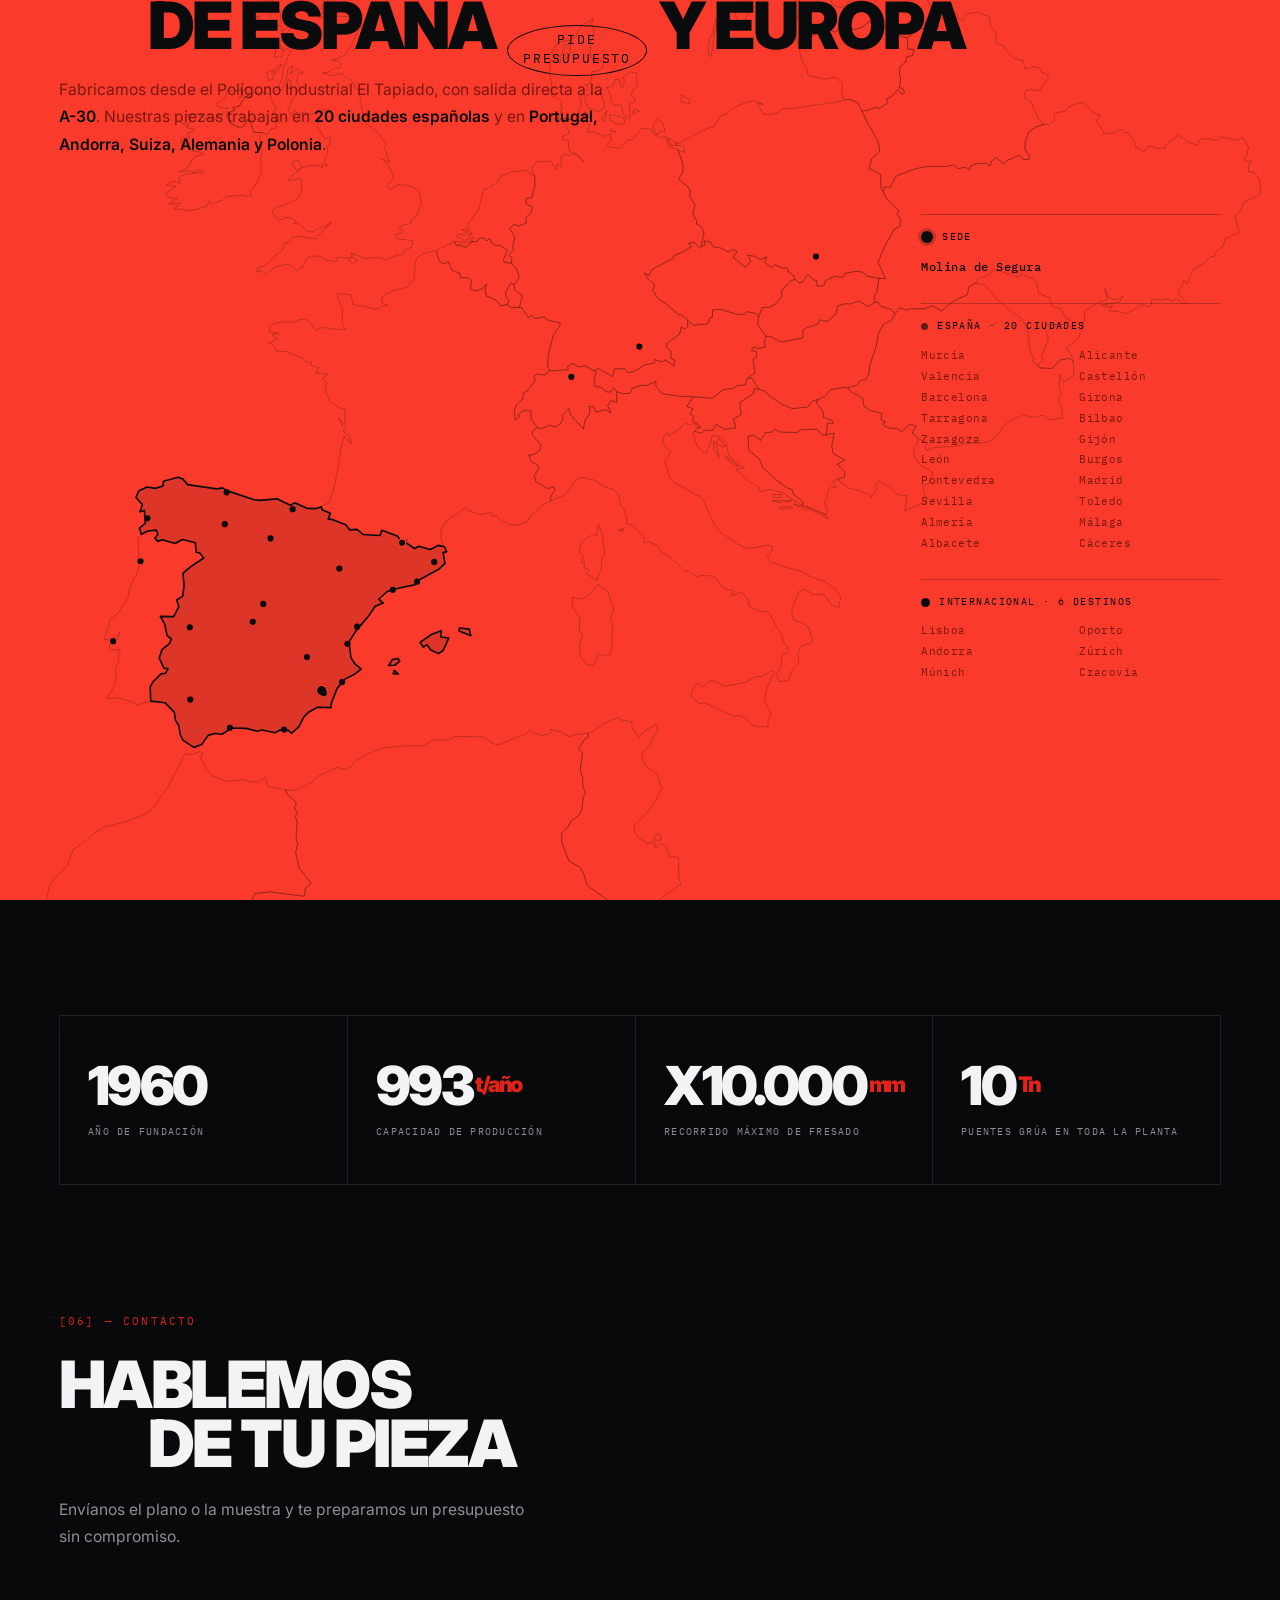
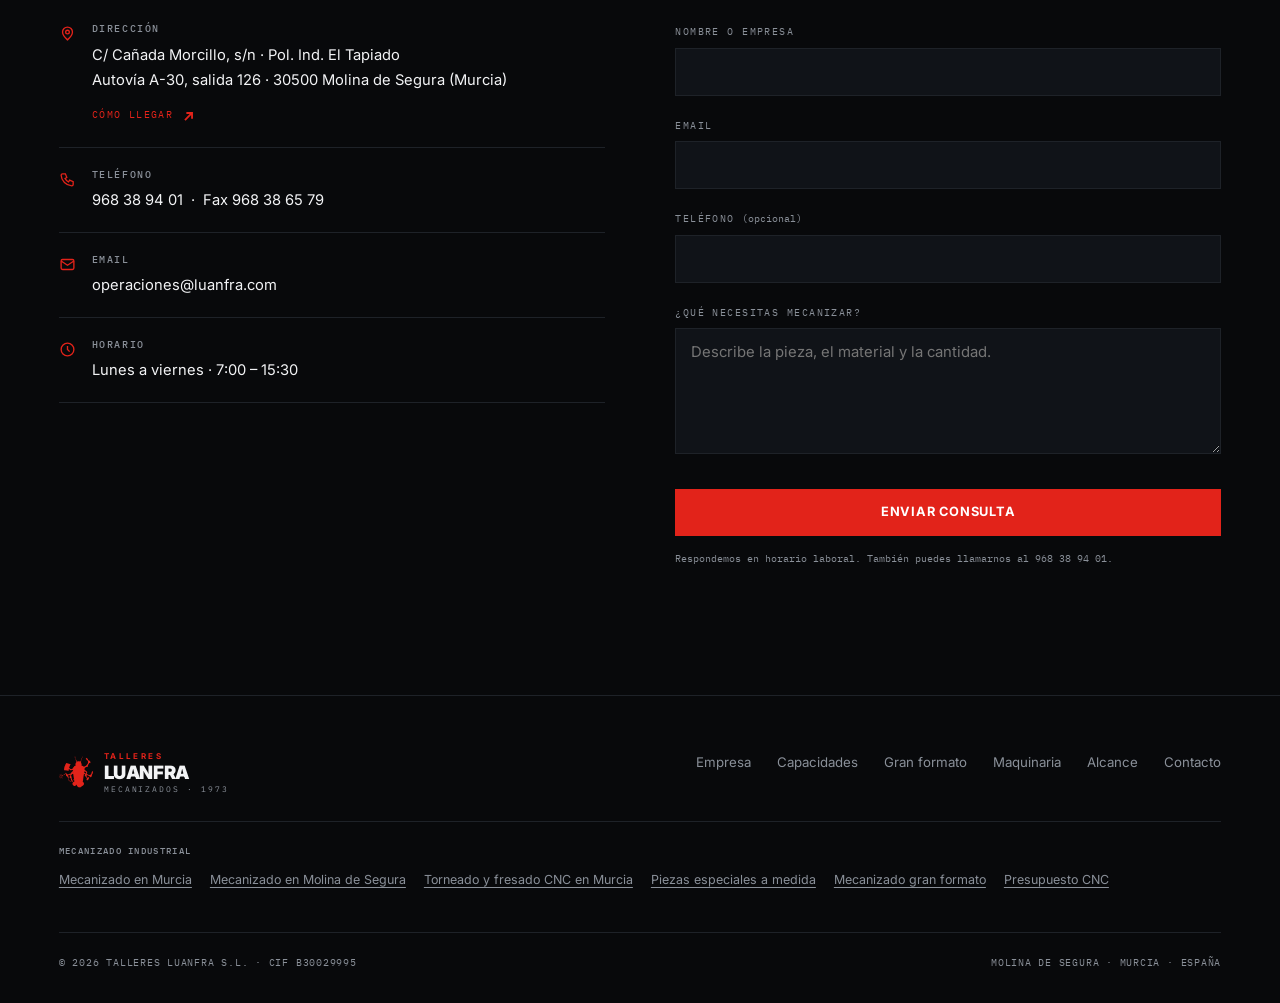
==== commit fe58d6c2: "Fotos profesionales de piezas en portada y páginas de servicio. - Seis fotos de estudio (piñones, br" ====
--- a/index.html
+++ b/index.html
@@ -697,12 +697,12 @@
     </div>
 
     <div class="piezas">
-      <figure class="foto rv"><picture><source srcset="img/pieza-bn.webp" type="image/webp"><img src="img/pieza-bn.jpg" alt="Brida mecanizada de acero con taladros pasantes y alojamiento torneado" loading="lazy" decoding="async" width="1000" height="1333"></picture>
-        <figcaption><b>Brida mecanizada</b>Torneado, taladrado y alojamiento</figcaption></figure>
-      <figure class="foto rv d1"><picture><source srcset="img/pieza-macro.webp" type="image/webp"><img src="img/pieza-macro.jpg" alt="Detalle macro de pieza cilíndrica con brida y acabado de torneado" loading="lazy" decoding="async" width="900" height="1200"></picture>
-        <figcaption><b>Casquillo con brida</b>Acabado de torno</figcaption></figure>
-      <figure class="foto rv d2"><picture><source srcset="img/pieza-brida.webp" type="image/webp"><img src="img/pieza-brida.jpg" alt="Brida de acero acabada con círculo de taladros y chavetero" loading="lazy" decoding="async" width="850" height="1133"></picture>
-        <figcaption><b>Serie acabada</b>Control dimensional</figcaption></figure>
+      <figure class="foto rv"><picture><source srcset="img/pinon-cadena.webp" type="image/webp"><img src="img/pinon-cadena.jpg" alt="Piñón de cadena de acero tallado en Talleres Luanfra" loading="lazy" decoding="async" width="1000" height="1333"></picture>
+        <figcaption><b>Piñón de cadena</b>Tallado propio</figcaption></figure>
+      <figure class="foto rv d1"><picture><source srcset="img/brida-fondo-negro.webp" type="image/webp"><img src="img/brida-fondo-negro.jpg" alt="Brida de acero torneada con corona de taladros" loading="lazy" decoding="async" width="1000" height="1333"></picture>
+        <figcaption><b>Brida mecanizada</b>Torneado y taladrado</figcaption></figure>
+      <figure class="foto rv d2"><picture><source srcset="img/pinones-pareja.webp" type="image/webp"><img src="img/pinones-pareja.jpg" alt="Pareja de piñones de cadena acabados" loading="lazy" decoding="async" width="1000" height="1333"></picture>
+        <figcaption><b>Piñones de cadena</b>Serie acabada</figcaption></figure>
     </div>
 
     <span class="marca-sec rv" style="margin-top:clamp(50px,6vw,80px)">Materiales</span>
